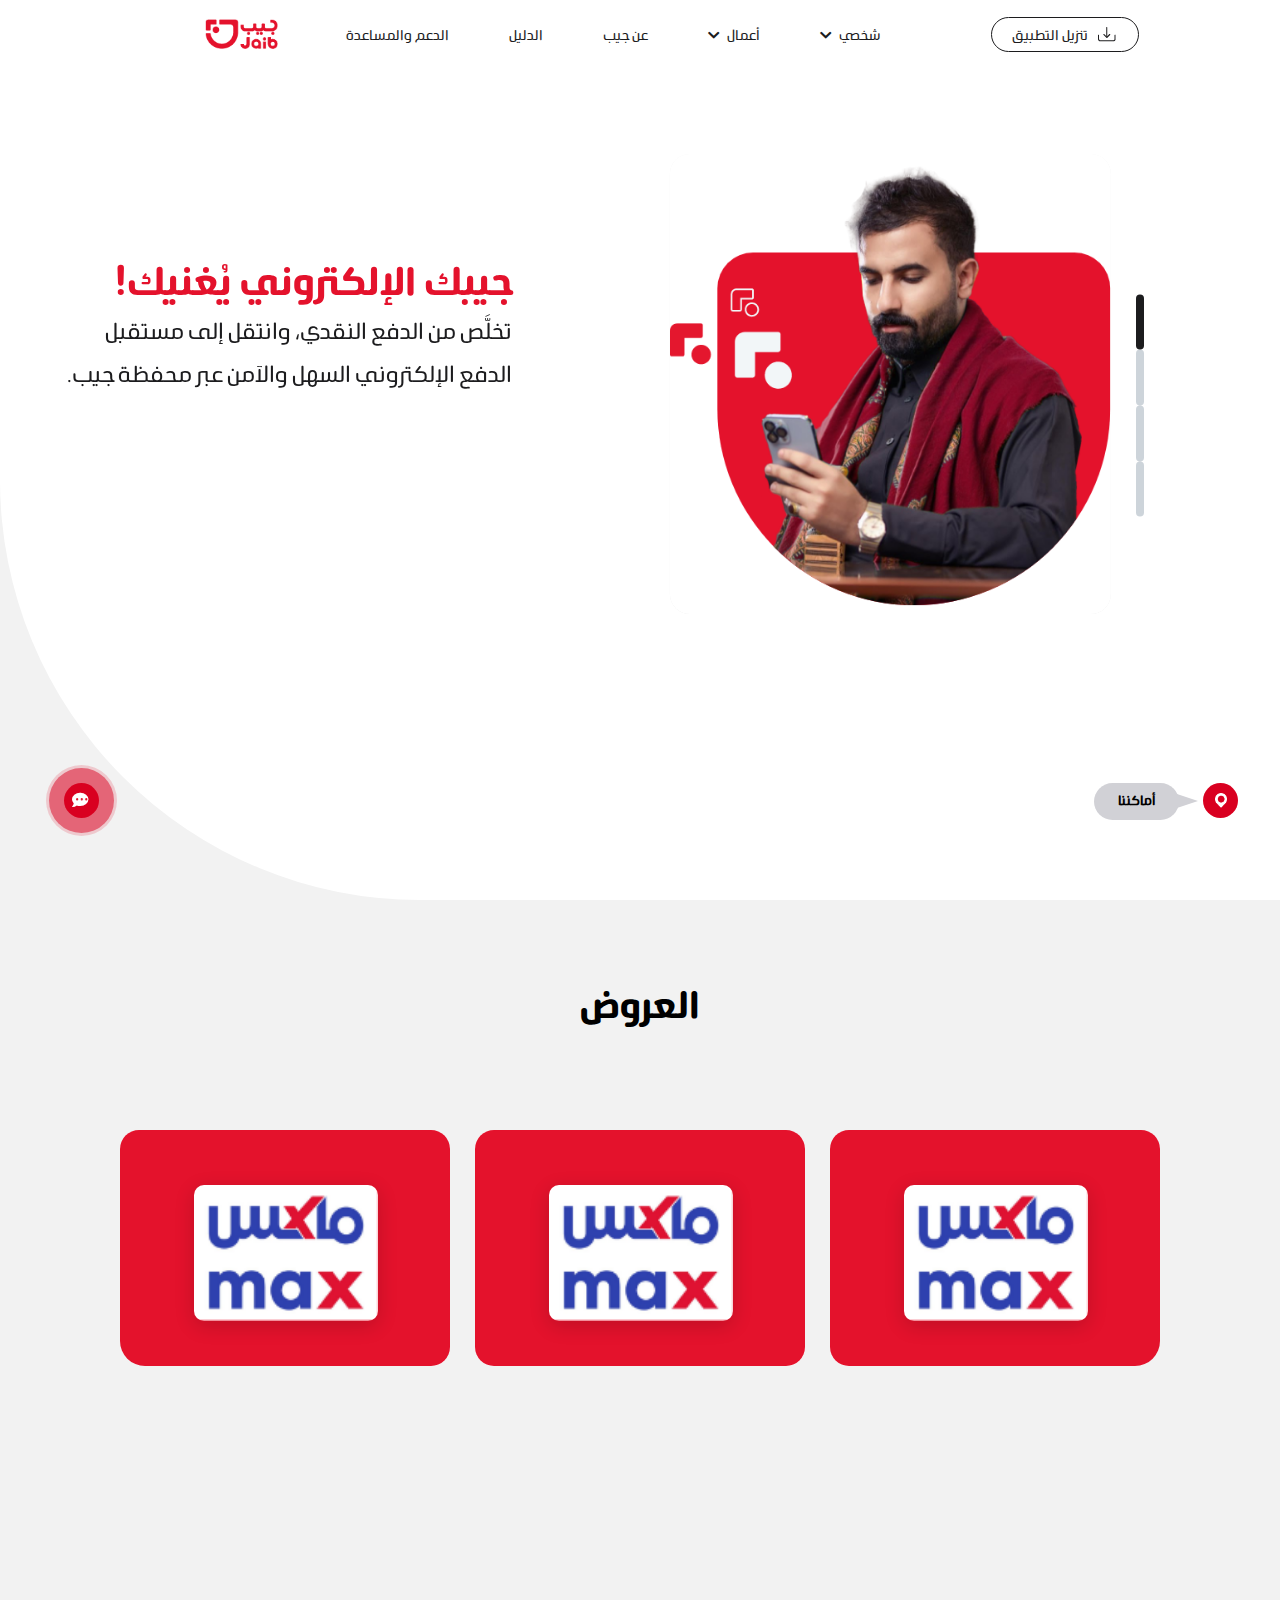
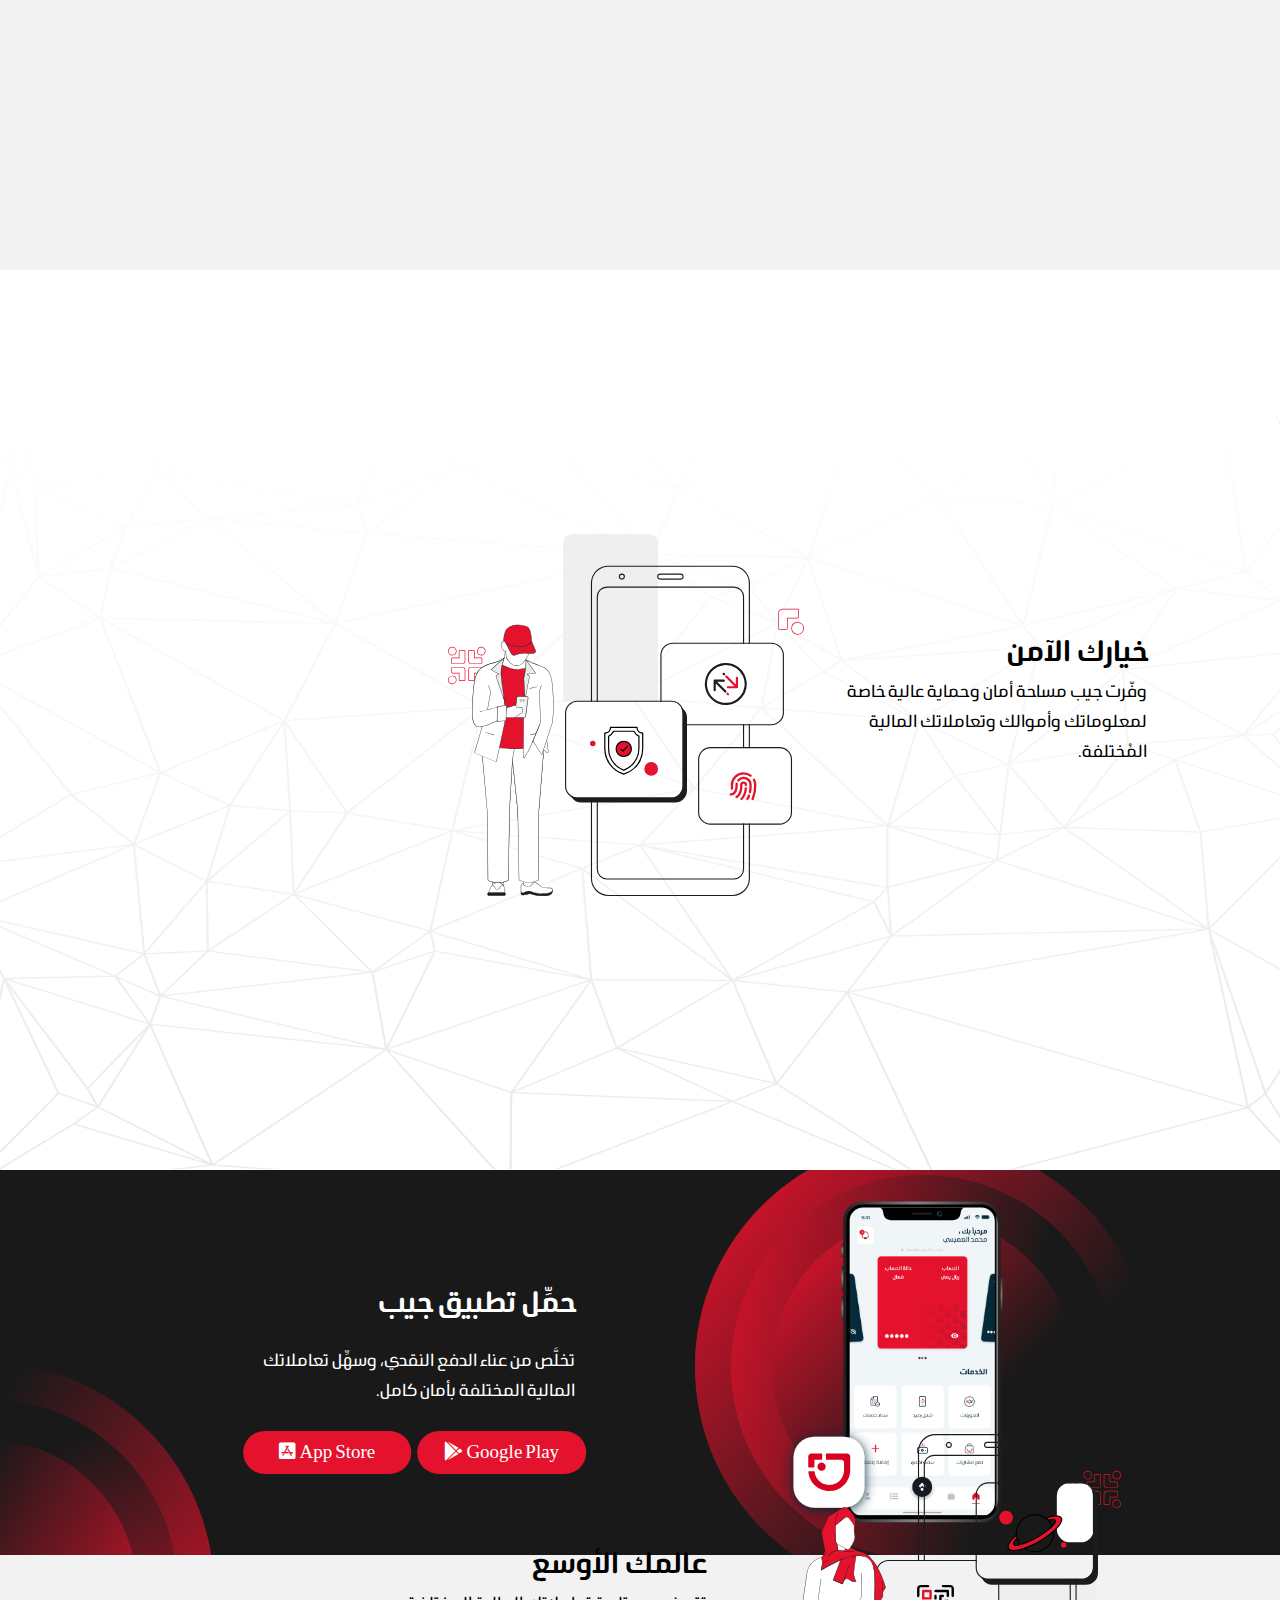
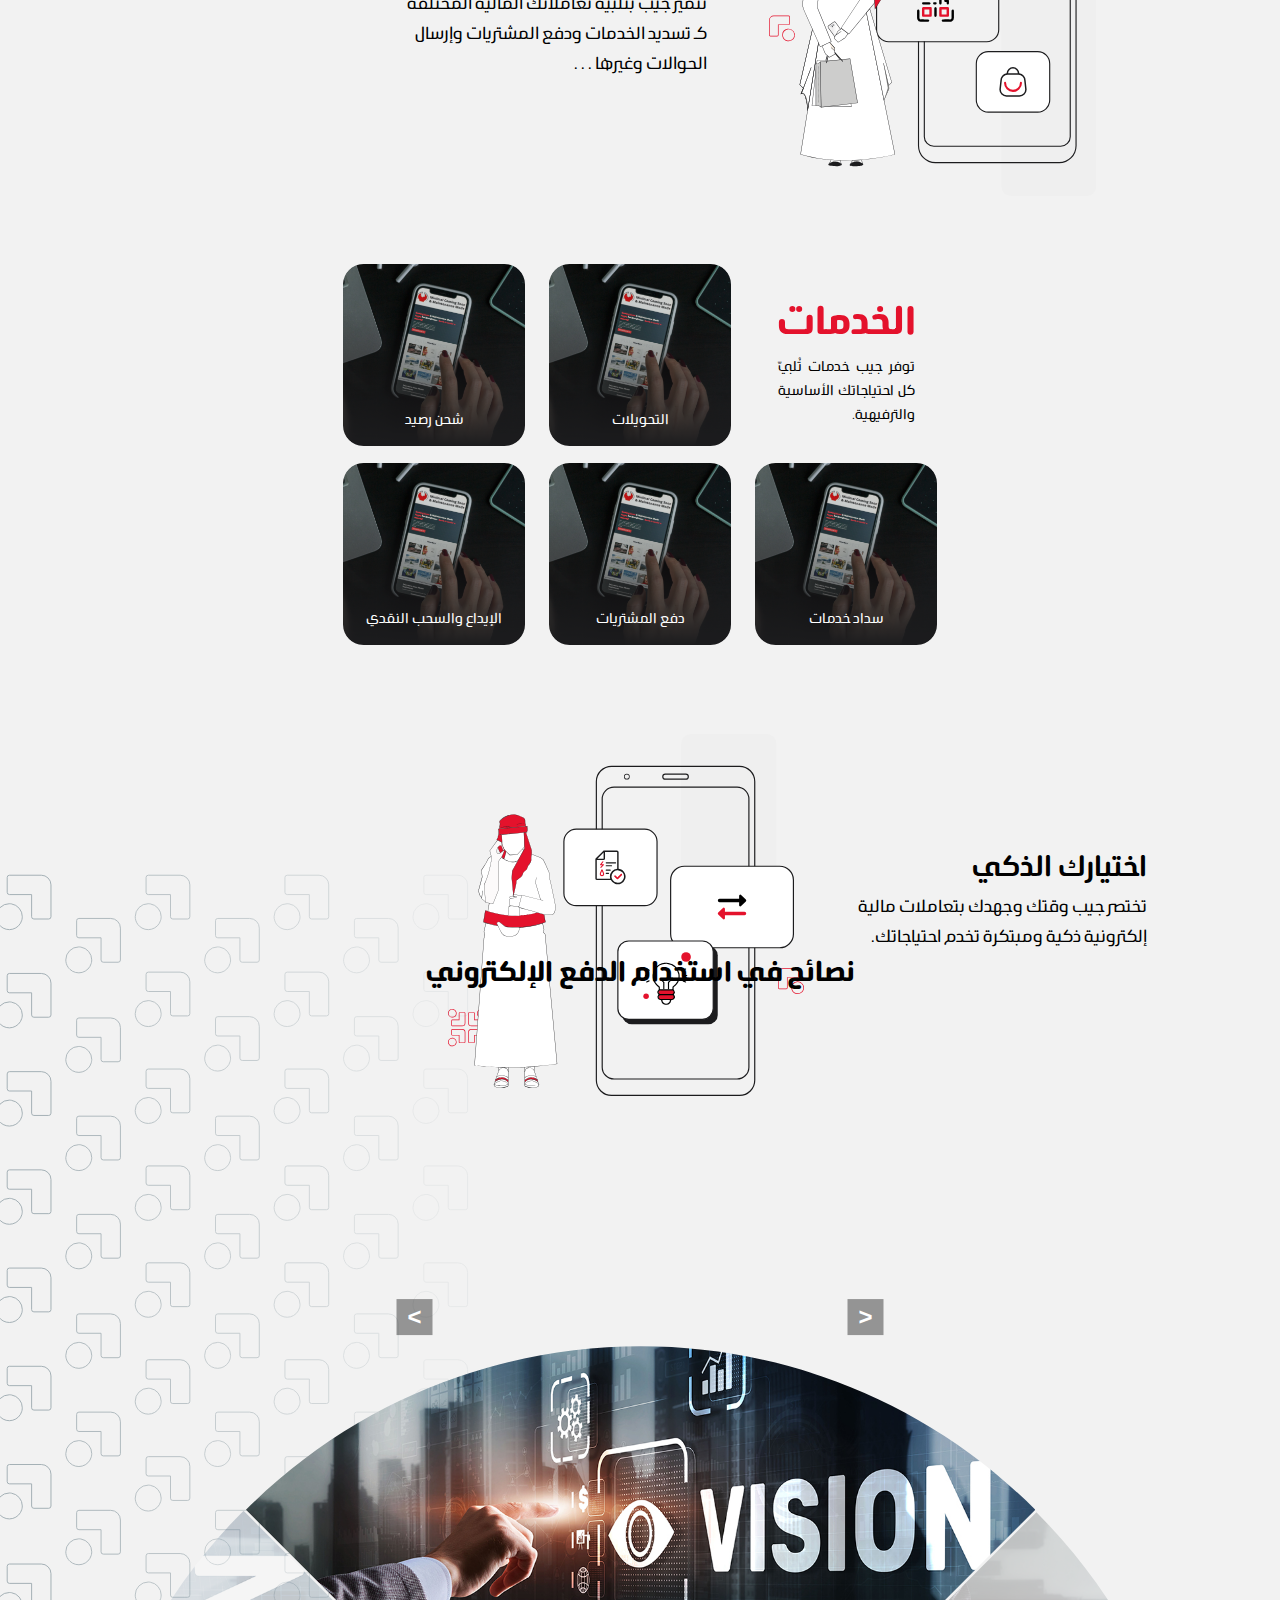
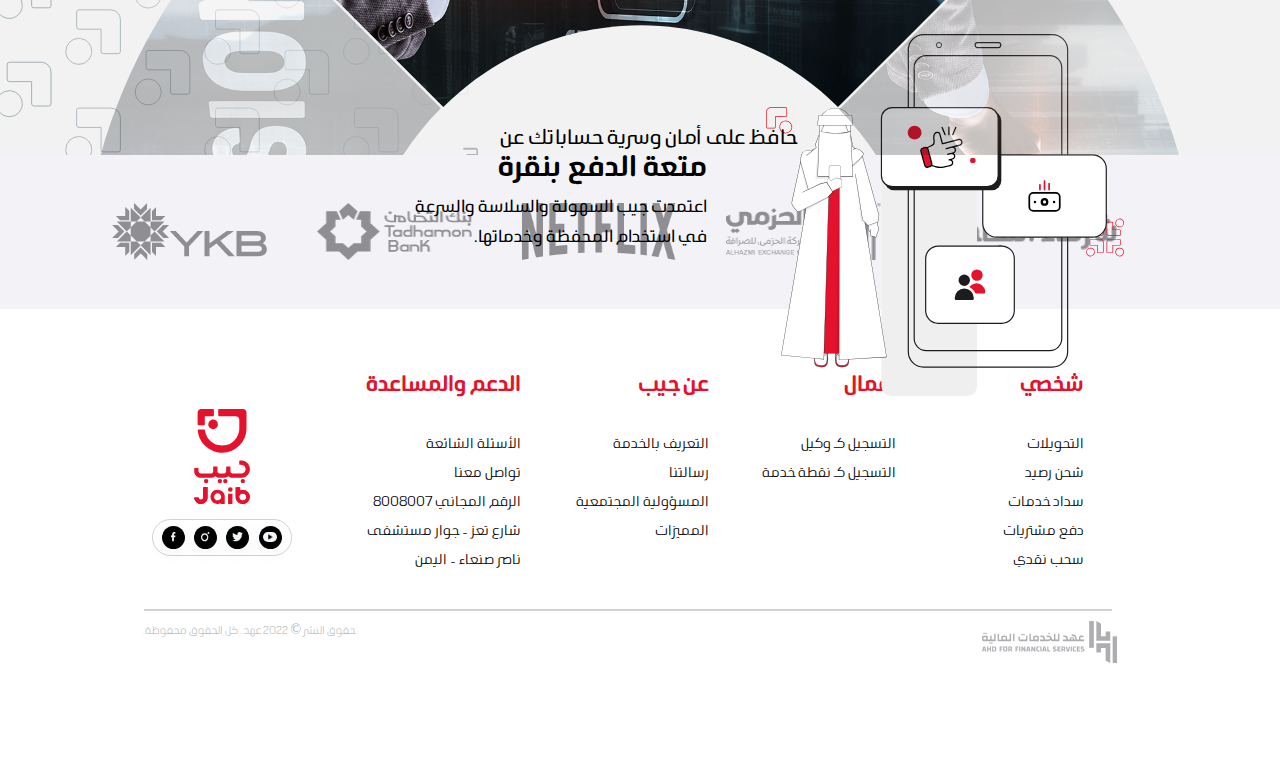
==== index.html @ 82ae8843 "68432df" ====
<!DOCTYPE html>
<html>

<head>
    <meta charset="UTF-8">
    <!-- <meta name="color-scheme" content="dark only"> -->
    <meta name="color-scheme" content="light only">


    <meta http-equiv="X-UA-Compatible" content="IE=edge">
    <meta name="viewport" content="width=device-width, initial-scale=1.0">
    <link rel="icon" href="images/Group 6614.png" type="image/x-icon" />
    <link rel="stylesheet" href="css/navbar.css" />
    <link rel="stylesheet" href="css/main.css" />
    <link rel="stylesheet" href="css/stile.css" />
    <link rel="stylesheet" href="css/swiper-bundle.min.css" />

    <script src="https://use.typekit.net/xrn0ect.js"></script>
    <script>
        try {
            Typekit.load({
                async: true
            });
        } catch (e) {}
    </script>



    <link href='https://fonts.googleapis.com/css?family=Signika+Negative' rel='stylesheet' type='text/css'>
    <link rel='stylesheet' href='https://cdn.snipcart.com/themes/base/snipcart.min.css'>
    <link rel="stylesheet" href="https://maxcdn.bootstrapcdn.com/font-awesome/4.4.0/css/font-awesome.min.css">
    <link href="https://use.fontawesome.com/releases/v5.0.6/css/all.css" rel="stylesheet">
    <link rel="preconnect" href="https://fonts.googleapis.com" />
    <link rel="preconnect" href="https://fonts.gstatic.com" crossorigin/>
    <link rel="stylesheet" type="text/css" href="https://cdnjs.cloudflare.com/ajax/libs/Swiper/5.4.5/css/swiper.css">
    <link rel="stylesheet" href="https://cdnjs.cloudflare.com/ajax/libs/malihu-custom-scrollbar-plugin/3.1.5/jquery.mCustomScrollbar.min.css" integrity="sha512-6qkvBbDyl5TDJtNJiC8foyEVuB6gxMBkrKy67XpqnIDxyvLLPJzmTjAj1dRJfNdmXWqD10VbJoeN4pOQqDwvRA==" crossorigin="anonymous"
        referrerpolicy="no-referrer" />

    <script type="module" crossorigin="" src="js/index.aa889a95.js"></script>
    <link rel="modulepreload" href="js/vendor.5334a236.js">

    <title class="title-tap">جيب</title>
</head>

<body>


    <nav id="navBar">

        <div class="logo">
            <a href="index.html" class="image"><img src="images/Artboard 21.png" alt="Logo" /></a>
        </div>

        <!-- <input type="checkbox" id="btn"> -->
        <input type="checkbox" id="btn" />
        <label for="btn" class="icon">
              <div></div>
              <div></div>
              <div></div>



        </label>

        <!-- <input type="checkbox" id="btn" /> -->

        <ul class="menu">
            <li>
                <label for="btn-1" class="show"><i class="fas fa-chevron-down"></i> شخصي</label>
                <a href="#"><i class="fas fa-chevron-down"></i>شخصي</a>
                <input type="checkbox" id="btn-1">
                <ul class="drop-one">
                    <li><a href="personal.html" class="service">خدماتنا <span>&#x2022;</span></a></li>
                    <li><a href="personal.html#money-transactions">التحويلات المالية</a></li>
                    <li><a href="personal.html#recharge-balance">شحن رصيد</a></li>
                    <li><a href="personal.html#Payment-services">سداد الخدمات</a></li>
                    <li><a href="personal.html#Payment-purchases">دفع المشتريات</a></li>
                    <li><a href="personal.html#Cash-deposit">ايداع نقدي</a></li>
                </ul>
            </li>
            <li>
                <label for="btn-2" class="show"><i class="fas fa-chevron-down"></i> أعمال</label>
                <a href="#"><i class="fas fa-chevron-down"></i>أعمال</a>
                <input type="checkbox" id="btn-2">
                <ul class="drop-tow">
                    <li><a href="Business.html#service-point">الشركات والمؤسسات</a></li>
                    <li><a href="Business.html#agent">نقاط الخدمة  والوكلاء</a></li>
                </ul>
            </li>
            <li>
                <label for="btn-3" class="show"> <a href="about.html">عن جيب</a></label>
                <a href="about.html">عن جيب</a>
                <input type="checkbox" id="btn-3">
                <!-- <ul class="drop-three">
                    <li><a href="#">التعريف بالخدمة</a></li>
                    <li><a href="#">المسؤلية المجتمعية</a></li>
                    <li><a href="#">مميزات جيب</a></li>
                </ul> -->
            </li>
            <li>
                <label for="btn-4" class="show">   <a href="Guide.html">الدليل</a></label>
                <a href="Guide.html">الدليل</a>
                <input type="checkbox" id="btn-4">
                <!-- <ul class="drop-fore">
                    <li><a href="#">كيفية الاستخدام</a></li>
                </ul> -->
            </li>
            <li>
                <label for="btn-5" class="show">  <a href="support.html">الدعم والمساعدة</a></label>
                <a href="support.html">الدعم والمساعدة</a>
                <input type="checkbox" id="btn-5">
                <!-- <ul class="drop-five">
                    <li><a href="#">تواصل معنا</a></li>
                    <li><a href="#">الأسئلة الشائعة
                     
                    </a></li>

                </ul> -->

            </li>

        </ul>
        <label for="btn-down" class="d-btn"></label>
        <div class="llla"> <button class="download-btn">
            
          <span> تنزيل التطبيق</span>
          <!-- <i class="fas fa-download"></i> -->
          <i><img src="" alt=""></i>
          <!-- <i class='fa-solid fa-arrow-right-from-bracket blue-color'></i> -->
        </button></div>

        <input type="checkbox" id="btn-down">

    </nav>
    <div class="landing">
        <div class="first-slider">
            <i></i>
            <!-- <img src="" alt=""> -->
            <div class="blog-slider">
                <div class="blog-slider__wrp swiper-wrapper">
                    <div class="blog-slider__item swiper-slide">
                        <div class="blog-slider__img">
                            <img src="images/Artboard – 1.png" alt="">
                        </div>
                        <div class="blog-slider__content">

                            <div class="blog-slider__title">جيبك الإلكتروني يُغنيك! </div>
                            <div class="blog-slider__text">تخلَّص من الدفع النقدي، وانتقل إلى مستقبل <br> الدفع الإلكتروني السهل والآمن عبر محفظة جيب.</div>

                        </div>

                    </div>
                    <div class="blog-slider__item swiper-slide">
                        <div class="blog-slider__img">
                            <img src="images/Artboard – 1.png" alt="">
                        </div>
                        <div class="blog-slider__content">

                            <div class="blog-slider__title">الجيب المُتاح للجميع!</div>
                            <div class="blog-slider__text">توفر جيب تجربة دفع إلكتروني يخدم الذكور والإناث <br> بجميع الفئات العمرية الذي يُسهِّل عليهم تعاملاتهم <br> المالية المختلفة. </div>

                        </div>

                    </div>
                    <div class="blog-slider__item swiper-slide">
                        <div class="blog-slider__img">
                            <img src="images/Artboard – 1.png" alt="">
                        </div>
                        <div class="blog-slider__content">

                            <div class="blog-slider__title">وجهتك الأنسب في الدفع!</div>
                            <div class="blog-slider__text">تعمل جيب بتقنيات إلكترونية مبتكرة تُلبيّ كل <br> الاحتياجات في التعامل المالي السلس والحر والآمن. </div>

                        </div>

                    </div>

                    <div class="blog-slider__item swiper-slide">
                        <div class="blog-slider__img">
                            <img src="images/Artboard – 1.png" alt="">
                        </div>
                        <div class="blog-slider__content">

                            <div class="blog-slider__title">الجيب الفعّال في كل مكان!</div>
                            <div class="blog-slider__text">تتيح لك جيب استخدام خدماتها المختلفة من <br> أي مكان وفي أي وقت بخطوات سهلة ومُختصرة.</div>

                        </div>

                    </div>

                    <div class="blog-slider__pagination"></div>

                </div>
            </div>

        </div>

    </div>
    <div class="secoundslider">
        <div class="offer">
            <h1>العروض</h1>
        </div>
        <div class="secound">
            <div class="slide-container swiper">
                <div class="slide-content">
                    <div class="card-wrapper swiper-wrapper">
                        <div class="card swiper-slide">
                            <!-- <div class="card "> -->
                            <div class="card">
                                <div class="image-content">
                                    <div class="imgbox">
                                        <img src="images/Rectangle 7276.png" /> </div>
                                </div>

                                <div class="content">
                                    <h2>العرض الاول</h2>
                                    <p>
                                        الالكتروني التي تسهل على المواطن اليمني تعاملاته المالية من شحن وتسديد خدمات ودفع المشتريات
                                    </p>
                                    <button class="read-more"><i class="fas fa-angle-left"></i>اعرف المزيد</button>
                                </div>
                            </div>
                        </div>
                        <div class="card swiper-slide">

                            <div class="card">
                                <div class="image-content">
                                    <div class="imgbox">
                                        <img src="images/Rectangle 7276.png" />
                                    </div>
                                </div>
                                <div class="content">
                                    <h2>العرض الثاني</h2>
                                    <p>
                                        الالكتروني التي تسهل على المواطن اليمني تعاملاته المالية من شحن وتسديد خدمات ودفع المشتريات
                                    </p>
                                    <button class="read-more"><i class="fas fa-angle-left"></i>اعرف المزيد </button>
                                </div>

                            </div>
                        </div>
                        <div class="card swiper-slide">

                            <div class="card">
                                <div class="image-content">
                                    <div class="imgbox">
                                        <img src="images/Rectangle 7276.png" />
                                    </div>
                                </div>
                                <div class="content">
                                    <h2>العرض الثالث</h2>
                                    <p>
                                        الالكتروني التي تسهل على المواطن اليمني تعاملاته المالية من شحن وتسديد خدمات ودفع المشتريات
                                    </p>
                                    <button class="read-more"><i class="fas fa-angle-left"></i>اعرف المزيد </button>
                                </div>

                            </div>
                        </div>
                    </div>
                </div>

                <!-- <div class="swiper-button-next swiper-navBtn"></div>
                <div class="swiper-button-prev swiper-navBtn"></div> -->

            </div>
            <div class="swiper-button-next swiper-navBtn"></div>
            <div class="swiper-button-prev swiper-navBtn"></div>
            <div class="swiper-pagination"></div>
        </div>



    </div>
    <button class="btn-chatbot"><i class="fa fa-comment"><i class="msg"></i></i></button>
    <div class="box2 sb12">أماكننا</div>
    <button class="btn-location"><i></i></button>
    <div class="thier-section">

        <div id="content-1" class="custom-scrollbar-js ">
            <div class="continer">
                <div class="image-part">
                    <img src="images/1.svg">
                </div>
                <div class="content-part">
                    <div class="titel-part">
                        <h1>خيارك الآمن</h1>
                        <h2>وفّرت جيب مساحة أمان وحماية عالية خاصة لمعلوماتك وأموالك وتعاملاتك المالية المُختلفة.</h2>
                    </div>
                    <!-- <div class="button-part"><button>اعرف المزيد</button></div> -->
                </div>
            </div>
            <div class="continer">
                <div class="content-part">
                    <div class="titel-part-tow">
                        <h1>عالمك الأوسع</h1>
                        <h2> تتميز جيب بتلبية تعاملاتك المالية المختلفة <br>كـ تسديد الخدمات ودفع المشتريات وإرسال الحوالات وغيرها . . . </h2>
                    </div>
                    <!-- <div class="button-part"><button>اعرف المزيد</button></div> -->
                </div>
                <div class="image-part">
                    <img src="images/2.svg">
                </div>

            </div>

            <div class="continer">
                <div class="image-part">
                    <img src="images/4.svg">
                </div>
                <div class="content-part">
                    <div class="titel-part">
                        <h1>اختيارك الذكي</h1>
                        <h2>تختصر جيب وقتك وجهدك بتعاملات مالية إلكترونية ذكية ومبتكرة تخدم احتياجاتك.</h2>
                    </div>
             
                </div>
            </div>
                <div class="continer">

                    <div class="content-part">
                        <div class="titel-part">
                            <h1>متعة الدفع بنقرة</h1>
                            <h2>اعتمدت جيب السهولة والسلاسة والسرعة في استخدام المحفظة وخدماتها.</h2>
                        </div>

                    </div>
                    <div class="image-part">

                        <img src="images/3.svg">
                    </div>
                </div>




        </div>
    </div>
    <div class="app-daownload-section">
        <!-- <div class="background-app-daownload-section"> -->
        <!-- <div class="phone-app-daownload-section"></div> -->
        <div class="content-app-daownload-section">
            <h1>حمِّل تطبيق جيب</h1>
            <h2>تخلَّص من عناء الدفع النقدي، وسهِّل تعاملاتك المالية المختلفة بأمان كامل.</h2>
        </div>
        <div class="btn-app-daownload-section">
            <button class="ios"><i class="fab fa-app-store-ios"></i> App Store</button>
            <button class="andiroud"><i class="fab fa-google-play"></i> Google Play</button>
        </div>
        <!-- </div> -->
    </div>
    <div class="services-section">
        <div class="service-continer">
            <div class="sevice-continer-text">
                <div class="sevice-continer-text-titel">الخدمات</div>
                <div class="sevice-continer-text-subtitel">توفر جيب خدمات تُلبيّ كل احتياجاتك الأساسية والترفيهية.</div>

            </div>
            <div class="c" onclick="firstclick(mymedia)">
                <i class="fas fa-times" id="mnuit1" onclick="act1(event)"></i>
                <div class="sevice-continer-frist">
                    <div class="sevice-continer-frist-image">
                        <div class="sevice-continer-frist-image-titel">التحويلات</div>
                    </div>

                </div>
                <div class="sevice-continer-frist-content md:transform-none">
                    <div class="sevice-continer-frist-content-titel">
                        <h1>التحويلات</h1>
                    </div>
                    <div class="sevice-continer-frist-content-subtitel">
                        <p>تمكِّنك جيب من إرسال الحوالات المالية من مكانك وبضغطة زر لأي شخص مشترك في محفظة جيب أو غير مشترك، كما تتيح إرسال حوالات مالية بين حساباتك البنكية والمحافظ الأخرى. أيضًا يمكنك عبر جيب صرف حوالتك المالية من مختلف الشبكات، وكذلك صرف
                            العملات وسحب الأموال أو إيداعها من وكلاء المحفظة المنتشرين في جميع المحافظات. <a href="personal.html#money-transactions">المزيد</a>

                    </div>
                </div>

                <div class="another-sevice-continer-frist">
                    <div class="another-sevice-continer-scound-image" onclick="continerfristscoundimage(); act1(event)">
                        <div class="another-sevice-continer-scound-image-titel">شحن رصيد</div>
                    </div>
                    <div class="another-sevice-continer-third-image" onclick="thirdclick(mymedia); act1(event)">
                        <div class="another-sevice-continer-third-image-titel">الإيداع والسحب النقدي</div>
                    </div>
                    <div class="another-sevice-continer-forth-image" onclick="forthclick(mymedia); act1(event)">
                        <div class="another-sevice-continer-forth-image-titel">سداد الخدمات</div>
                    </div>
                    <div class="another-sevice-continer-fifth-image" onclick="fifthclick(mymedia); act1(event)">
                        <div class="another-sevice-continer-fifth-image-titel">دفع المشتريات</div>
                    </div>
                </div>
            </div>
            <div class="scound modal-container" onclick="scoundclick(mymedia)">
                <i class="fas fa-times" id="mnuit2" onclick="act2(event)"></i>
                <div class="sevice-continer-scound">
                    <div class="sevice-continer-scound-image">
                        <div class="sevice-continer-scound-image-titel">شحن رصيد</div>
                    </div>
                </div>
                <div class="sevice-continer-scound-content md:transform-none">
                    <div class="sevice-continer-scound-content-titel">
                        <h1>شحن رصيد</h1>
                    </div>
                    <div class="sevice-continer-scound-content-subtitel">
                        <p>توفر جيب خدمة شحن رصيد لجوالك أو لأحد معارفك سواءً لنظام الباقات أو الدفع المسبق أو نظام الفوترة لجميع شبكات الاتصالات المحلية.</p>
                    </div>
                </div>

                <div class="another-sevice-continer-scound">
                    <div class="another-sevice-continer-frist-image" onclick="firstclick(mymedia); act2(event)">
                        <div class="another-sevice-continer-frist-image-titel">التحويلات</div>
                    </div>
                    <div class="another-sevice-continer-third-image" onclick="thirdclick(mymedia); act2(event)">
                        <div class="another-sevice-continer-third-image-titel">الإيداع والسحب النقدي</div>
                    </div>
                    <div class="another-sevice-continer-forth-image" onclick="forthclick(mymedia); act2(event)">
                        <div class="another-sevice-continer-forth-image-titel">سداد الخدمات</div>
                    </div>
                    <div class="another-sevice-continer-fifth-image" onclick="fifthclick(mymedia); act2(event)">
                        <div class="another-sevice-continer-fifth-image-titel">دفع المشتريات</div>
                    </div>
                </div>
            </div>
            <div class="forth modal-container" onclick="forthclick(mymedia)">
                <i class="fas fa-times" id="mnuit4" onclick="act4(event)"></i>
                <div class="sevice-continer-forth">
                    <div class="sevice-continer-forth-image">
                        <div class="sevice-continer-forth-image-titel">سداد خدمات</div>
                    </div>
                </div>
                <div class="sevice-continer-forth-content md:transform-none">
                    <div class="sevice-continer-forth-content-titel">
                        <h1>سداد الخدمات</h1>
                    </div>
                    <div class="sevice-continer-forth-content-subtitel">
                        <p>تتيح محفظة جيب لك سداد الخدمات المختلفة بكل سهولة وأمان وراحة من بيتك وفي أي وقت مثل تسديد فواتير الإنترنت والهاتف الثابت وغيرها من الخدمات الأخرى.</p>
                    </div>
                </div>
                <div class="another-sevice-continer-forth">
                    <div class="another-sevice-continer-frist-image" onclick="firstclick(mymedia); act4(event)">
                        <div class="another-sevice-continer-frist-image-titel">التحويلات</div>
                    </div>
                    <div class="another-sevice-continer-scound-image" onclick="scoundclick(mymedia); act4(event)">
                        <div class="another-sevice-continer-scound-image-titel">شحن رصيد</div>
                    </div>
                    <div class="another-sevice-continer-third-image" onclick="thirdclick(mymedia); act4(event)">
                        <div class="another-sevice-continer-third-image-titel">الإيداع والسحب النقدي</div>
                    </div>
                    <div class="another-sevice-continer-fifth-image" onclick="fifthclick(mymedia); act4(event)">
                        <div class="another-sevice-continer-fifth-image-titel">دفع المشتريات</div>
                    </div>
                </div>
            </div>
            <div class="fifth modal-container" onclick="fifthclick(mymedia)">
                <i class="fas fa-times" id="mnuit5" onclick="act5(event)"></i>
                <div class="sevice-continer-fifth">
                    <div class="sevice-continer-fifth-image">
                        <div class="sevice-continer-fifth-image-titel">دفع المشتريات</div>
                    </div>
                </div>
                <div class="sevice-continer-fifth-content md:transform-none">
                    <div class="sevice-continer-fifth-content-titel">
                        <h1>دفع المشتريات</h1>
                    </div>
                    <div class="sevice-continer-fifth-content-subtitel">
                        <p>يمكن لأي شخص مشترك في محفظة جيب يستبدل الدفع الكاش بالدفع الإلكتروني عبر محفظة جيب لكل مشترياته من المحلات التجارية والخدمية والمطاعم والكافيهات بسهولة وراحة، من خلال مسح QR Code أو إدخال رقم نقطة البيع.</p>
                    </div>
                </div>
                <div class="another-sevice-continer-fifth">
                    <div class="another-sevice-continer-frist-image" onclick="firstclick(mymedia); act5(event)">
                        <div class="another-sevice-continer-frist-image-titel">التحويلات</div>
                    </div>
                    <div class="another-sevice-continer-scound-image" onclick="scoundclick(mymedia); act5(event)">
                        <div class="another-sevice-continer-scound-image-titel">شحن رصيد</div>
                    </div>
                    <div class="another-sevice-continer-third-image" onclick="thirdclick(mymedia); act5(event)">
                        <div class="another-sevice-continer-third-image-titel">الإيداع والسحب النقدي</div>
                    </div>
                    <div class="another-sevice-continer-forth-image" onclick="forthclick(mymedia); act5(event)">
                        <div class="another-sevice-continer-forth-image-titel">سداد الخدمات</div>
                    </div>
                </div>
            </div>
            <div class="third modal-container" onclick="thirdclick(mymedia)">
                <i class="fas fa-times" id="mnuit3" onclick="act3(event)"></i>
                <div class="sevice-continer-third">
                    <div class="sevice-continer-third-image">
                        <div class="sevice-continer-third-image-titel">الإيداع والسحب النقدي</div>
                    </div>
                </div>
                <div class="sevice-continer-third-content md:transform-none">
                    <div class="sevice-continer-third-content-titel">
                        <h1>إيداع نقدي</h1>
                    </div>
                    <div class="sevice-continer-third-content-subtitel">
                        <P>تستطيع إيداع أموالك وتغذية حسابك في جيب عبر وكلائنا المنتشرين أو عبر نقاط الخدمة بكل سهولة أو عبر صرف أي حوالة لحسابك في جيب، كما يُمكِّنك سحب أموالك كاش من نقاط الخدمة أو وكلاء جيب. </P>
                    </div>
                </div>
                <div class="another-sevice-continer-third">
                    <div class="another-sevice-continer-frist-image" onclick="firstclick(mymedia); act3(event)">
                        <div class="another-sevice-continer-frist-image-titel">التحويلات</div>
                    </div>
                    <div class="another-sevice-continer-scound-image" onclick="scoundclick(mymedia); act3(event)">
                        <div class="another-sevice-continer-scound-image-titel">شحن رصيد</div>
                    </div>
                    <div class="another-sevice-continer-forth-image" onclick="forthclick(mymedia); act3(event)">
                        <div class="another-sevice-continer-forth-image-titel">سداد الخدمات</div>
                    </div>
                    <div class="another-sevice-continer-fifth-image" onclick="fifthclick(mymedia); act3(event)">
                        <div class="another-sevice-continer-fifth-image-titel">دفع المشتريات</div>
                    </div>
                </div>
            </div>


        </div>
    </div>
    <!-- <div class="header"></div> -->
    <svg class="svg-mask">
        <defs>
         <clipPath id="quarterMask">
           <path d="M299.001,26.649L0,325.65c330.267,330.268,865.736,330.268,1196.004,0L897.003,26.649
           C731.868,191.784,464.136,191.784,299.001,26.649z"/>
         </clipPath>
        </defs>
       </svg>
    <div class="circulr">
        <div class="advice-slider">
            <div class="advice">نصائح في استخدام الدفع الإلكتروني</div>

            <div class="contentt">
                <ul class="featured-slider" id="wheel">
                    <li>
                        <div class="image">
                            <div class="details">
                                <h1 class="title">متابعة إشعارات تطبيق جيب وتحديثاته. </h1>
                                <!-- <hr class="small" />
                        <h6 class="roles">Videography / Editing</h6>
                        <a href="#" class="button">View Project</a> -->
                            </div>
                            <div class="imgc">
                                <img src="images/IUEV8S (1).jpg" alt="" />
                            </div>
                        </div>
                    </li>
                    <li>
                        <div class="image">
                            <div class="details">
                                <h1 class="title">لا تشارك كلمة المرور الخاصة بك لأي شخص.</h1>
                                <!-- <hr class="small" />
                        <h6 class="roles">Videography / Editing</h6>
                        <a href="#" class="button">View Project</a> -->
                            </div>
                            <div class="imgc">
                                <img src="images/IUEV8S (1).jpg" alt="" />
                            </div>
                        </div>
                    </li>
                    <li class="active">
                        <div class="image">
                            <div class="details">

                                <h1 class="title">حافظ على أمان وسرية حساباتك عن طريق إنشاء كلمة مرور مركبة.</h1>
                                <!-- <hr class="small" />
                        <h6 class="roles">Videography / Editing</h6>
                        <a href="#" class="button">View Project</a> -->
                            </div>
                            <div class="imgc">
                                <img src="images/IUEV8S (1).jpg" alt="" />
                            </div>
                        </div>
                    </li>
                    <li>
                        <div class="image">
                            <div class="details">
                                <h1 class="title">مراجعة تقارير عملياتك ورصيد حسابك دائمًا.</h1>
                                <!-- <hr class="small" />
                        <h6 class="roles">Videography / Editing</h6>
                        <a href="#" class="button">View Project</a> -->
                            </div>
                            <div class="imgc">
                                <img src="images/IUEV8S (1).jpg" alt="" />
                            </div>
                        </div>
                    </li>
                </ul>
                <div class="nn">
                    <button class="prev">
                        <
                    </button>
                    <button class="next">></button>
                </div>
            </div>

        </div>


    </div>
    <div class="mobile-tablet-slider">
        <div class="adviccee">نصائح في استخدام الدفع الإلكتروني</div>
        <iframe src="triple-slider.htm" scrolling="no" frameborder="0" allowfullscreen="true"></iframe>
    </div>

    <div class="sponsor">
        <div class="sponsor-section">

            <img src="images/Group 4067.png" alt="">


            <img src="images/Group 4068.png" alt="">


            <img src="images/Path 4032.png" alt="">


            <img src="images/Group 4065.png" alt="">

        </div>
        <div class="Success-Partners">
            <img src="images/شركاء النجاح.png" alt="">
        </div>

    </div>
 

    <div class="F-footer">
        <div class="footer">
            <div class="footer-section">
                <div class="l-footer">
                    <a class="jaib-logo" href="index.html">
                        <!-- <a href="#"></a> -->
                        <!-- <img src="" alt=""> -->
                    </a>
                    <div class="Ssocial-section">
                        <ul class="Ssocial">
                            <li>
                                <a class="facbook" href="#"><img src="images/footer/Group 3968.png" alt=""></a>
                            </li>
                            <li>
                                <a class="insta" href="#"><img src="images/footer/Group 3969.png" alt=""></a>
                            </li>
                            <li>
                                <a class="tweetr" href="#"><img src="images/footer/Group 3967.png" alt=""></a>
                            </li>
                            <li>
                                <a class="youtube" href="#"><img src="images/footer/Group 3966.png" alt=""></a>
                            </li>
                        </ul>
                    </div>
                </div>

                <ul class="r-footer">




                    <li class="features">
                        <h2>أعمال</h2>
                        <ul class="box h-box">
                            <li><a href="Business.html#agent">التسجيل كـ وكيل
                        </a></li>
                            <li><a href="Business.html#service-point">التسجيل كـ نقطة خدمة</a></li>
                        </ul>
               
                    </li>

                    <li>
                        <h2>الدعم والمساعدة</h2>
                        <ul class="box">
                            <li><a href="support.html#question">الأسئلة الشائعة
    
                            </a></li>
                            <li><a>تواصل معنا
                            </a></li>
                            <li><a>الرقم المجاني 8008007</a></li>
                            <li><a>شارع تعز - جوار مستشفى ناصر
                                    صنعاء - اليمن</a></li>
                        </ul>
                    </li>
                    <li>
                        <h2>شخصي</h2>
                        <ul class="box">
                            <li><a href="personal.html#money-transactions">التحويلات</a></li>
                            <li><a href="personal.html#recharge-balance">شحن رصيد</a></li>
                            <li><a href="personal.html#Payment-services">سداد خدمات</a></li>
                            <li><a href="personal.html#Payment-purchases">دفع مشتريات</a></li>
                            <li><a href="personal.html#Cash-deposit">سحب نقدي</a></li>
                       

                        </ul>
                    </li>


                    <li>
                        <h2>عن جيب</h2>
                        <ul class="box">
                            <li><a href="about.html#about-service">التعريف بالخدمة
                            </a></li>
                            <li><a href="about.html#message">رسالتنا</a></li>
                            <li><a href="about.html#responseve">المسؤولية المجتمعية</a></li>
                            <li><a href="about.html#feature">المميزات</a></li>
                        </ul>
                    </li>
                </ul>
            </div>
            <div class="b-footer">
                <hr>
                <div class="last-footer">
                    <p>
                        .حقوق النشر © 2022 عهد . كل الحقوق محفوظة </p>
                    <a class="ahd-logo" href="https://ahdfinancial.com/">
                        <!-- <a href="#"></a> -->
                        <!-- <img src="" alt=""> -->
                    </a>
                </div>
            </div>
        </div>
    </div>
    <script src="https://code.jquery.com/jquery-3.2.1.slim.min.js " integrity="sha384-KJ3o2DKtIkvYIK3UENzmM7KCkRr/rE9/Qpg6aAZGJwFDMVNA/GpGFF93hXpG5KkN " crossorigin="anonymous "></script>
    <script src="https://cdnjs.cloudflare.com/ajax/libs/malihu-custom-scrollbar-plugin/3.1.5/jquery.mCustomScrollbar.concat.min.js " integrity="sha512-2hIlk2fL+NNHkULe9gGdma/T5vSYk80U5tvAFSy3dGEl8XD4h2i6frQvHv5B+bm/Itmi8nJ6krAcj5FWFcBGig==" crossorigin="anonymous "
        referrerpolicy="no-referrer "></script>
    <script type="text/javascript " src="https://cdnjs.cloudflare.com/ajax/libs/Swiper/5.4.5/js/swiper.min.js "></script>

    <script src="js/swiper-bundle.min.js "></script>


    <!-- <script src='https://code.jquery.com/jquery-2.2.4.min.js'></script> -->
    <script src='//cdnjs.cloudflare.com/ajax/libs/gsap/1.18.0/TweenMax.min.js'></script>
    <script src='https://s3-us-west-2.amazonaws.com/s.cdpn.io/152635/ThrowPropsPlugin.min.js'></script>
    <script src='https://cdnjs.cloudflare.com/ajax/libs/gsap/1.18.2/utils/Draggable.min.js'></script>
    <script src='https://s3-us-west-2.amazonaws.com/s.cdpn.io/152635/CSSPlugin.js'></script>
    <!-- <script src='https://s3-us-west-2.amazonaws.com/s.cdpn.io/152635/codepen-ga.js'></script> -->

    <script type="text/javascript " src="js/script.js "></script>
</body>

</html>
---- css/navbar.css ----
@font-face {
                                                            font-family: myFirstFont;
                                                            src: url(../font/Linaround-Regular.otf);
                                                        }
                                                        
                                                        @font-face {
                                                            font-family: myScoundFont;
                                                            src: url(../font/Linaround-Bold.otf);
                                                        }
                                                        
                                                        @font-face {
                                                            font-family: ExtraLight;
                                                            src: url(../font/Linaround-ExtraLight.otf);
                                                        }
                                                        
                                                        @font-face {
                                                            font-family: Light1;
                                                            src: url(../font/Linaround-Light.otf);
                                                        }
                                                        
                                                        @font-face {
                                                            font-family: Semi-Bold;
                                                            src: url(../font/Linaround-SemiBold.otf);
                                                        }
                                                        
                                                        @font-face {
                                                            font-family: Thin1;
                                                            src: url(../font/Linaround-Thin.otf);
                                                        }
                                                        
                                                        * {
                                                            margin: 0;
                                                            padding: 0;
                                                            box-sizing: border-box;
                                                        }
                                                        
                                                        body {
                                                            background: #f2f2f2;
                                                            top: 70px;
                                                            position: relative;
                                                        }
                                                        /* @media  screen  and (max-width: 1000px) and (orientation: landscape) {
                                                            html {
                                                              transform: rotate(-90deg);
                                                              transform-origin: left top;
                                                              width: 100vh;
                                                              overflow-x: hidden;
                                                              position: absolute;
                                                              top: 100%;
                                                              left: 0;
                                                            }
                                                          } */
                                                        
                                                        nav {
                                                            background: white;
                                                            display: flex;
                                                            position: fixed;
                                                            top: 0;
                                                            right: 0;
                                                            left: 0;
                                                            height: 70px;
                                                            z-index: 50;
                                                            transition: all 80ms ease-out;
                                                        }
                                                        
                                                        nav.scrolled {
                                                            box-shadow: 0px 1px 6px rgba(0, 0, 0, 0.11);
                                                            background: #FBFBFB;
                                                        }
                                                        
                                                        nav::after {
                                                            content: '';
                                                            clear: both;
                                                            display: table;
                                                        }
                                                        
                                                        nav .logo {
                                                            float: left;
                                                            color: black;
                                                            font-size: 24px;
                                                            font-weight: 600;
                                                            line-height: 70px;
                                                            padding-left: 280px;
                                                            top: 5px;
                                                        }
                                                        
                                                        .logo a img {
                                                            height: 29.86px;
                                                            width: auto;
                                                            border-radius: 0px;
                                                            box-shadow: 0px 0px 0px transparent;
                                                        }
                                                        
                                                        nav ul {
                                                            float: left;
                                                            list-style: none;
                                                            margin-left: 0;
                                                            position: relative;
                                                            left: 3%;
                                                            z-index: 2;
                                                        }
                                                        
                                                        nav ul li {
                                                            float: right;
                                                            display: inline-block;
                                                            background: transparent;
                                                            margin: 0 15px;
                                                        }
                                                        
                                                        nav ul ul li:hover {
                                                            background: red;
                                                        }
                                                        
                                                        nav ul li a {
                                                            color: white;
                                                            text-decoration: none;
                                                            line-height: 70px;
                                                            font-size: 20px;
                                                            padding: 8px 15px;
                                                            font-family: myFirstFont;
                                                            font-weight: normal;
                                                        }
                                                        
                                                        nav ul li a:hover {
                                                            color: #e4122c;
                                                        }
                                                        
                                                        nav ul ul {
                                                            /* display: block; */
                                                            position: absolute;
                                                            /* margin-left: -70px; */
                                                            top: 70px;
                                                            width: max-content;
                                                            opacity: 0;
                                                            left: auto;
                                                            right: auto;
                                                            visibility: hidden;
                                                            transition: all 0.3s ease 0s;
                                                            background: rgb(142, 142, 147);
                                                            border-radius: 0px 0px 15px 15px;
                                                        }
                                                        
                                                        nav ul .drop-one {
                                                            margin-left: -70px;
                                                        }
                                                        
                                                        nav ul .drop-tow {
                                                            margin-left: -110px;
                                                        }
                                                        
                                                        nav ul .drop-three {
                                                            margin-left: -90px;
                                                        }
                                                        
                                                        nav ul .drop-fore {
                                                            margin-left: -77px;
                                                        }
                                                        
                                                        nav ul li:hover>ul {
                                                            opacity: 1;
                                                            visibility: visible;
                                                        }
                                                        
                                                        nav ul ul li {
                                                            display: flex;
                                                            position: relative;
                                                            margin: 0px;
                                                            width: 100%;
                                                            float: none;
                                                            flex-direction: column;
                                                            flex-wrap: nowrap;
                                                            align-content: center;
                                                            justify-content: center;
                                                            align-items: center;
                                                            right: 0px;
                                                        }
                                                        
                                                        nav ul ul .service {
                                                            color: white;
                                                            font-size: 19px;
                                                            font-family: Semi-Bold;
                                                            font-weight: normal;
                                                            background: #AEAEB2;
                                                        }
                                                        
                                                        nav ul ul .service span {
                                                            margin-left: 8px;
                                                            color: white;
                                                            font-size: 26px;
                                                        }
                                                        
                                                        nav ul ul li a {
                                                            line-height: 40px;
                                                            width: 100%;
                                                            text-align: center;
                                                            font-size: 17px;
                                                            width: 100%;
                                                            color: white;
                                                            font-family: myFirstFont;
                                                            font-weight: normal;
                                                        }
                                                        
                                                        nav ul ul li a:hover {
                                                            color: white;
                                                            background: #e4122c;
                                                        }
                                                        nav ul ul li a:last-child:hover{
                                                            border-radius: 0px 0px 15px 15px;
                                                            background: #e4122c;
                                                        }
                                                        
                                                        .show,
                                                        .icon,
                                                        input {
                                                            display: none;
                                                        }
                                                        
                                                        .llla {
                                                            display: flex;
                                                            padding-top: 0px;
                                                            position: absolute;
                                                            right: 15%;
                                                            top: 12px;
                                                            width: 166px;
                                                            height: 35px;
                                                            background: transparent;
                                                            flex-direction: row;
                                                            flex-wrap: nowrap;
                                                            align-content: flex-end;
                                                            justify-content: flex-end;
                                                        }
                                                        
                                                        .download-btn {
                                                            display: flex;
                                                            align-items: center;
                                                            justify-content: center;
                                                            padding: 10px 20px;
                                                            background-color: transparent;
                                                            color: #1c1c1e;
                                                            border: 1px solid #1c1c1e;
                                                            border-radius: 20px;
                                                            font-size: 16px;
                                                            cursor: pointer;
                                                            transition: background-color 0.3s, color 0.3s;
                                                        }
                                                        
                                                        .download-btn span {
                                                            font-size: 18px;
                                                            font-family: myFirstFont;
                                                        }
                                                        
                                                        .download-btn:hover {
                                                            background-color: #1c1c1e;
                                                            color: #fff;
                                                        }
                                                        
                                                        .download-btn:hover i,
                                                        .download-btn:hover span {
                                                            color: #fff;
                                                        }
                                                        
                                                        .download-btn i {
                                                            font-size: 20px;
                                                            color: #1c1c1e;
                                                            padding-left: 20px;
                                                            transition: color 0.3s;
                                                        }
                                                        /* Small devices (landscape phones, 576px and up) */
                                                        
                                                        @media all and (max-width: 575.98px) {
                                                            .llla {
                                                                position: absolute;
                                                                float: left;
                                                            }
                                                            nav ul {
                                                                position: absolute;
                                                                top: 70px;
                                                                margin-right: 0px;
                                                                width: 100%;
                                                            }
                                                            nav .logo {
                                                                padding-left: 28px;
                                                                width: 100%;
                                                                padding-top: 4px;
                                                            }
                                                            .llla {
                                                                display: flex;
                                                                padding-top: 0px;
                                                                position: absolute;
                                                                right: 64px;
                                                                top: 19px;
                                                                background: transparent;
                                                                flex-direction: row;
                                                                flex-wrap: nowrap;
                                                                align-content: flex-end;
                                                                justify-content: flex-end;
                                                            }
                                                            nav ul .drop-one {
                                                                margin-left: -15px;
                                                            }
                                                            nav ul .drop-tow {
                                                                margin-left: -15px;
                                                            }
                                                            nav ul .drop-three {
                                                                margin-left: -15px;
                                                            }
                                                            nav ul .drop-fore {
                                                                margin-left: -15px;
                                                            }
                                                            nav ul .drop-five {
                                                                margin-left: -15px;
                                                            }
                                                            nav ul li,
                                                            nav ul ul li {
                                                                display: block;
                                                                width: 100%;
                                                                height: fit-content;
                                                                left: 7px;
                                                                float: right;
                                                                text-align: center;
                                                                background: #8E8E93;
                                                            }
                                                            nav ul ul li {
                                                                padding-top: 2px;
                                                                padding-bottom: 2px;
                                                            }
                                                            nav ul ul li:hover {
                                                                background: #8e8e93;
                                                            }
                                                            nav ul ul {
                                                                top: 70px;
                                                                position: static;
                                                                border-top: none;
                                                                float: none;
                                                                display: none;
                                                                width: 100%;
                                                                opacity: 1;
                                                                visibility: visible;
                                                                background: #8e8e93
                                                            }
                                                            nav ul ul a {
                                                                padding-left: 60px;
                                                            }
                                                            nav ul ul li a {
                                                                line-height: 40px;
                                                                text-align: center;
                                                                font-size: 20px;
                                                                padding-left: 10px;
                                                                height: auto;
                                                                width: 100%;
                                                                color: white;
                                                                font-family: Light1;
                                                                background: #8e8e93 !important;
                                                            }
                                                            nav ul ul li a:hover {
                                                                background: #8e8e93;
                                                            }
                                                            .show {
                                                                display: block;
                                                                color: white;
                                                                background: #e4122c;
                                                                font-size: 18px;
                                                                padding: 0 20px;
                                                                line-height: 50px;
                                                                cursor: pointer;
                                                                font-family: myFirstFont;
                                                                font-weight: normal;
                                                            }
                                                            .btn-1:checked+.drop-one {
                                                                display: block;
                                                            }
                                                            .btn-1 .drop-one {
                                                                display: none;
                                                            }
                                                            input[type="checkbox"]:checked+ul {
                                                                display: block;
                                                            }
                                                            .icon {
                                                                display: block;
                                                                color: #1c1c1e;
                                                                position: absolute;
                                                                right: 44px;
                                                                top: 23px;
                                                                height: 10px;
                                                                width: 8px;
                                                                line-height: 50px;
                                                                font-size: 20px;
                                                                cursor: pointer;
                                                                animation-name: identifierback;
                                                                transition: all 0.5s;
                                                            }
                                                            label div {
                                                                width: 8px;
                                                                height: 4px;
                                                                background-color: #333945;
                                                                margin-bottom: 4px;
                                                                margin-left: 0;
                                                                border-radius: 6px;
                                                                transition: 0.3s ease width, 0.3s ease margin-left, 0.3s ease margin-bottom, 0.3s ease background-color;
                                                            }
                                                            label div:first-child {
                                                                width: 25px;
                                                                transition: all .7s;
                                                            }
                                                            label div:nth-child(2) {
                                                                width: 15px;
                                                                margin-left: 4.5px;
                                                                background-color: #e4122c;
                                                                transition: all .7s;
                                                            }
                                                            @keyframes identifier {
                                                                0% {
                                                                    transform: translateY(215%) translateX(40%) rotateZ(0deg);
                                                                }
                                                                100% {
                                                                    transform: translateY(215%) translateX(40%) rotateZ(-90deg);
                                                                }
                                                            }
                                                            @keyframes identifierback {
                                                                0% {
                                                                    transform: translateY(215%) translateX(40%) rotateZ(-90deg);
                                                                }
                                                                100% {
                                                                    transform: translateY(215%) translateX(40%) rotateZ(0deg);
                                                                }
                                                            }
                                                            label div:last-child {
                                                                width: 25px;
                                                                transition: all .7s;
                                                            }
                                                            #btn:checked+label {
                                                                transform: translateY(215%) translateX(40%) rotateZ(-90deg);
                                                                top: 17px;
                                                                animation-name: identifier;
                                                                transition: all 0.5s;
                                                            }
                                                            #btn:checked+label div {
                                                                width: 6px;
                                                                margin-left: 12px;
                                                                margin-bottom: 3px;
                                                                display: block;
                                                            }
                                                            #btn:checked+label div:first-child {
                                                                background-color: #1c1c1e;
                                                            }
                                                            #btn:checked+label div:nth-child(2) {
                                                                background-color: #e4122c;
                                                            }
                                                            #btn:checked+label div:nth-child(3) {
                                                                background-color: #1c1c1e;
                                                            }
                                                            nav ul a:hover {
                                                                box-shadow: none;
                                                                color: white !important;
                                                            }
                                                            .show+a,
                                                            ul {
                                                                display: none;
                                                            }
                                                            [id^='btn']:checked~ul {
                                                                display: block;
                                                            }
                                                            .fa-chevron-down {
                                                                font-size: 10px;
                                                                float: left;
                                                                padding-top: 19px;
                                                                margin-right: -8px;
                                                                transform: translateX(107px);
                                                            }
                                                            @keyframes arrowdown {
                                                                0% {
                                                                    transform: rotateX(150deg)
                                                                }
                                                                100% {
                                                                    transform: rotateX(150deg)
                                                                }
                                                            }
                                                            .download-btn {
                                                                display: flex;
                                                                align-items: center;
                                                                justify-content: center;
                                                                padding: 10px 20px;
                                                                background-color: #1c1c1e;
                                                                color: #1c1c1e;
                                                                border: 1px solid #1c1c1e;
                                                                border-radius: 20px;
                                                                font-size: 16px;
                                                                cursor: pointer;
                                                                height: 28px;
                                                                transition: background-color 0.3s, color 0.3s;
                                                            }
                                                            .download-btn span {
                                                                display: none;
                                                            }
                                                            .download-btn i {
                                                                color: #1c1c1e;
                                                                padding-left: 20px;
                                                                /* margin-right: 12px; */
                                                                width: 14px;
                                                                height: 15px;
                                                                transition: color 0.3s;
                                                                background: url(../images/Group\ 5734.png) no-repeat;
                                                            }
                                                            /* .download-btn:hover i {
                                                                padding-left: 20px;
                                                              
                                                                width: 14px;
                                                                height: 15px;
                                                                background: url(../images/download.png) no-repeat;
                                                            } */
                                                        }
                                                        
                                                        @media (min-width:576px) and (max-width:960px) {
                                                            .llla {
                                                                position: absolute;
                                                                float: left;
                                                            }
                                                            nav ul {
                                                                float: right;
                                                                list-style: none;
                                                                margin-left: 0;
                                                                position: absolute;
                                                                top: 70px;
                                                                left: 0%;
                                                                z-index: 2;
                                                            }
                                                            nav ul li {
                                                                float: right;
                                                                display: inline-block;
                                                                margin: 0px 0px;
                                                            }
                                                            nav ul li a {
                                                                color: white;
                                                                text-decoration: none;
                                                                line-height: 50px;
                                                                font-size: 20px;
                                                                padding: 0px 15px;
                                                                font-family: myFirstFont;
                                                                font-weight: normal;
                                                            }
                                                            nav ul ul {
                                                                position: absolute;
                                                                top: 70px;
                                                                width: auto;
                                                                opacity: 0;
                                                                left: auto;
                                                                right: auto;
                                                                visibility: hidden;
                                                                transition: all 0.3s ease 0s;
                                                                background: rgb(142, 142, 147);
                                                                border-radius: 0px 0px 15px 15px;
                                                            }
                                                            nav .logo {
                                                                padding-left: 51px;
                                                                width: 100%;
                                                                padding-top: 2px;
                                                            }
                                                            .llla {
                                                                display: flex;
                                                                padding-top: 20px;
                                                                position: absolute;
                                                                right: 89px;
                                                                top: -5px;
                                                                width: fit-content;
                                                                background: transparent;
                                                                flex-direction: row;
                                                                flex-wrap: nowrap;
                                                                align-content: flex-end;
                                                                justify-content: flex-end;
                                                            }
                                                            .download-btn {
                                                                display: flex;
                                                                align-items: center;
                                                                justify-content: center;
                                                                padding: 10px 20px;
                                                                background-color: #1c1c1e;
                                                                color: #1c1c1e;
                                                                border: 1px solid #1c1c1e;
                                                                border-radius: 20px;
                                                                font-size: 16px;
                                                                cursor: pointer;
                                                                height: 28px;
                                                                transition: background-color 0.3s, color 0.3s;
                                                            }
                                                            .download-btn span {
                                                                display: none;
                                                            }
                                                            .download-btn i {
                                                                color: #1c1c1e;
                                                                padding-left: 20px;
                                                                width: 14px;
                                                                height: 15px;
                                                                transition: color 0.3s;
                                                                background: url(../images/Group\ 5734.png) no-repeat;
                                                            }
                                                            /* .download-btn:hover i {
                                                                padding-left: 20px;
                                                                width: 14px;
                                                                height: 15px;
                                                                background: url(../images/download.png) no-repeat;
                                                            } */
                                                            nav ul .drop-one {
                                                                margin-left: -40px;
                                                            }
                                                            nav ul .drop-tow {
                                                                margin-left: -72px;
                                                            }
                                                            nav ul .drop-three {
                                                                margin-left: -55px;
                                                            }
                                                            nav ul .drop-fore {
                                                                margin-left: -39px;
                                                            }
                                                            nav ul .drop-five {
                                                                margin-left: 12px;
                                                            }
                                                            nav ul ul li {
                                                                padding: 0;
                                                                margin: 0;
                                                            }
                                                            nav ul ul {
                                                                top: 50px;
                                                                position: absolute;
                                                                border-top: none;
                                                                float: none;
                                                                display: none;
                                                                width: max-content;
                                                                opacity: 1;
                                                                visibility: visible;
                                                                background: #8e8e93
                                                            }
                                                            nav ul ul a {
                                                                padding-left: 60px;
                                                            }
                                                            .show {
                                                                display: flex;
                                                                /* color: #1c1c1e; */
                                                                background: #e4122c;
                                                                color: white;
                                                                font-size: 19px;
                                                                padding: 0 37px;
                                                                left: -10px;
                                                                line-height: 50px;
                                                                cursor: pointer;
                                                                font-family: myFirstFont;
                                                                flex-direction: row;
                                                                flex-wrap: nowrap;
                                                                align-content: center;
                                                                align-items: center;
                                                            }
                                                            .icon {
                                                                display: block;
                                                                color: #1c1c1e;
                                                                position: absolute;
                                                                right: 47px;
                                                                top: 18px;
                                                                height: 10px;
                                                                width: 8px;
                                                                line-height: 50px;
                                                                font-size: 20px;
                                                                cursor: pointer;
                                                                animation-name: identifierback;
                                                                transition: all 0.5s;
                                                            }
                                                            label div {
                                                                width: 8px;
                                                                height: 3px;
                                                                background-color: #333945;
                                                                margin-bottom: 6px;
                                                                margin-left: 0;
                                                                border-radius: 6px;
                                                                transition: 0.5s ease width, 0.5s ease margin-left, 0.5s ease margin-bottom, 0.5s ease background-color;
                                                            }
                                                            label div:first-child {
                                                                width: 25px;
                                                                transition: all .7s;
                                                            }
                                                            label div:nth-child(2) {
                                                                width: 15px;
                                                                margin-left: 4.5px;
                                                                background-color: #e4122c;
                                                                transition: all .7s;
                                                            }
                                                            @keyframes identifier {
                                                                0% {
                                                                    transform: translateY(215%) translateX(40%) rotateZ(0deg);
                                                                }
                                                                100% {
                                                                    transform: translateY(215%) translateX(40%) rotateZ(-90deg);
                                                                }
                                                            }
                                                            @keyframes identifierback {
                                                                0% {
                                                                    transform: translateY(215%) translateX(40%) rotateZ(-90deg);
                                                                }
                                                                100% {
                                                                    transform: translateY(215%) translateX(40%) rotateZ(0deg);
                                                                }
                                                            }
                                                            label div:last-child {
                                                                width: 25px;
                                                                transition: all .7s;
                                                            }
                                                            #btn:checked+label {
                                                                transform: translateY(215%) translateX(40%) rotateZ(-90deg);
                                                                top: 15px;
                                                                animation-name: identifier;
                                                                transition: all 0.5s;
                                                            }
                                                            #btn:checked+label div {
                                                                width: 7px;
                                                                margin-left: 12px;
                                                                margin-bottom: 3px;
                                                                display: block;
                                                            }
                                                            #btn:checked+label div:first-child {
                                                                background-color: #1c1c1e;
                                                            }
                                                            #btn:checked+label div:nth-child(2) {
                                                                background-color: #e4122c;
                                                            }
                                                            #btn:checked+label div:nth-child(3) {
                                                                background-color: #1c1c1e;
                                                            }
                                                            nav ul a:hover {
                                                                box-shadow: none;
                                                            }
                                                            .show+a,
                                                            ul {
                                                                display: none;
                                                            }
                                                            [id^=btn]:checked~ul {
                                                                display: inline-block;
                                                            }
                                                            .fa-chevron-down {
                                                                font-size: 10px;
                                                                padding-top: 2px;
                                                                margin-right: 6px;
                                                                transform: translateX(-16px);
                                                            }
                                                        }
                                                        
                                                        @media (min-width:961px) and (max-width: 1025px) {
                                                            nav::after {
                                                                content: '';
                                                                clear: both;
                                                                display: table;
                                                            }
                                                            nav .logo {
                                                                float: right;
                                                                color: black;
                                                                font-size: 24px;
                                                                font-weight: 600;
                                                                line-height: 70px;
                                                                padding-left: 90px;
                                                            }
                                                            nav ul {
                                                                float: left;
                                                                list-style: none;
                                                                margin-left: 0;
                                                                position: relative;
                                                                left: 3%;
                                                                border-radius: 0px 0px 15px 15px;
                                                            }
                                                            nav ul li {
                                                                float: right;
                                                                display: inline-block;
                                                                background: transparent;
                                                                margin: 0 15px;
                                                            }
                                                            nav ul li a {
                                                                color: #1c1c1e;
                                                                text-decoration: none;
                                                                line-height: 70px;
                                                                font-size: 18px;
                                                                padding: 8px 15px;
                                                                font-family: myFirstFont;
                                                                font-weight: normal;
                                                            }
                                                            nav ul li a:hover {
                                                                color: #e4122c;
                                                            }
                                                            nav ul .drop-one {
                                                                margin-left: -120px;
                                                            }
                                                            nav ul .drop-tow {
                                                                margin-left: -125px;
                                                            }
                                                            nav ul .drop-three {
                                                                margin-left: -120px;
                                                            }
                                                            nav ul .drop-fore {
                                                                margin-left: -130px;
                                                            }
                                                            nav ul .drop-five {
                                                                margin-left: -15px;
                                                            }
                                                            nav ul ul {
                                                                position: absolute;
                                                                margin-left: -124px;
                                                                top: 70px;
                                                                opacity: 0;
                                                                left: auto;
                                                                visibility: hidden;
                                                                transition: .3s;
                                                                background: #8e8e93
                                                            }
                                                            nav ul li:hover>ul {
                                                                opacity: 1;
                                                                visibility: visible;
                                                            }
                                                            nav ul ul li {
                                                                position: relative;
                                                                margin: 0px;
                                                                width: 180px;
                                                                float: none;
                                                                display: list-item;
                                                            }
                                                            nav ul ul li a {
                                                                line-height: 40px;
                                                                float: right;
                                                                color: white;
                                                            }
                                                            nav ul ul li a:hover {
                                                                color: white;
                                                            }
                                                            nav ul ul li:hover {
                                                                background: #e4122c !important;
                                                                background-color: red;
                                                            }
                                                            nav ul ul:hover>li {
                                                                background: #e4122c;
                                                            }
                                                            .show,
                                                            .icon,
                                                            input {
                                                                display: none;
                                                            }
                                                            .llla {
                                                                display: flex;
                                                                padding-top: 0px;
                                                                position: absolute;
                                                                right: 4%;
                                                                top: 17px;
                                                                width: auto;
                                                                background: transparent;
                                                                flex-direction: row;
                                                                flex-wrap: nowrap;
                                                                align-content: flex-end;
                                                                justify-content: flex-end;
                                                            }
                                                            .download-btn {
                                                                display: flex;
                                                                align-items: center;
                                                                justify-content: center;
                                                                padding: 10px 20px;
                                                                background-color: transparent;
                                                                color: #1c1c1e;
                                                                border: 1px solid #1c1c1e;
                                                                border-radius: 20px;
                                                                font-size: 16px;
                                                                cursor: pointer;
                                                                transition: background-color 0.3s, color 0.3s;
                                                            }
                                                            .download-btn:hover {
                                                                background-color: #1c1c1e;
                                                                color: #fff;
                                                            }
                                                            .download-btn span {
                                                                padding-right: 10px;
                                                            }
                                                            /* .download-btn:hover i, */
                                                            .download-btn:hover span {
                                                                color: #fff;
                                                            }
                                                            .download-btn i {
                                                                color: #1c1c1e;
                                                                padding-left: 20px;
                                                                width: 14px;
                                                                height: 15px;
                                                                transition: color 0.3s;
                                                                background: url(../images/download.png) no-repeat;
                                                            }
                                                            .download-btn:hover i {
                                                                padding-left: 20px;
                                                                /* margin-right: 12px; */
                                                                width: 14px;
                                                                height: 15px;
                                                                background: url(../images/Group\ 5734.png) no-repeat;
                                                            }
                                                        }
                                                        
                                                        @media (min-width: 1026px) and (max-width: 1200px) {
                                                            nav::after {
                                                                content: '';
                                                                clear: both;
                                                                display: table;
                                                            }
                                                            nav .logo {
                                                                float: right;
                                                                color: black;
                                                                font-size: 24px;
                                                                font-weight: 600;
                                                                line-height: 70px;
                                                                padding-left: 10%;
                                                                padding-top: 6px;
                                                            }
                                                            nav ul {
                                                                float: left;
                                                                list-style: none;
                                                                margin-left: 0;
                                                                position: relative;
                                                                left: 3%;
                                                                border-radius: 0px 0px 15px 15px;
                                                            }
                                                            nav ul li {
                                                                float: right;
                                                                display: inline-block;
                                                                background: transparent;
                                                                margin: 0 15px;
                                                            }
                                                            nav ul li a {
                                                                color: #1c1c1e;
                                                                text-decoration: none;
                                                                line-height: 70px;
                                                                font-size: 18px;
                                                                padding: 8px 15px;
                                                                font-family: myFirstFont;
                                                                font-weight: normal;
                                                            }
                                                            nav ul li a .fa-chevron-down {
                                                                font-size: 13px;
                                                                padding-right: 7.8px;
                                                            }
                                                            nav ul li a:hover {
                                                                color: #e4122c;
                                                            }
                                                            nav ul ul {
                                                                position: absolute;
                                                                margin-left: -117px;
                                                                top: 70px;
                                                                opacity: 0;
                                                                left: auto;
                                                                visibility: hidden;
                                                                transition: .3s;
                                                                background: #8e8e93
                                                            }
                                                            nav ul li:hover>ul {
                                                                opacity: 1;
                                                                visibility: visible;
                                                            }
                                                            nav ul ul li {
                                                                position: relative;
                                                                margin: 0px;
                                                                width: 180px;
                                                                float: none;
                                                                display: list-item;
                                                            }
                                                            nav ul ul li .service {
                                                                background: #e5e5ea !important;
                                                                font-family: Semi-Bold;
                                                                font-weight: normal;
                                                                font-size: 19px;
                                                            }
                                                            nav ul ul li .service:hover {
                                                                background: #e4122c !important;
                                                            }
                                                            nav ul ul li a {
                                                                font-size: 18px;
                                                                line-height: 22px;
                                                                float: right;
                                                                color: white;
                                                            }
                                                            nav ul ul li a:hover {
                                                                color: white;
                                                            }
                                                            nav ul ul li:hover {
                                                                background: #e4122c !important;
                                                                background-color: red;
                                                            }
                                                            nav ul ul:hover>li {
                                                                background: #e4122c;
                                                            }
                                                            nav ul .drop-one {
                                                                margin-left: -49px;
                                                            }
                                                            nav ul .drop-tow {
                                                                margin-left: -57px;
                                                            }
                                                            nav ul .drop-three {
                                                                margin-left: -115px;
                                                            }
                                                            nav ul .drop-fore {
                                                                margin-left: -124px;
                                                            }
                                                            nav ul .drop-five {
                                                                margin-left: -58px;
                                                            }
                                                            .show,
                                                            .icon,
                                                            input {
                                                                display: none;
                                                            }
                                                            .llla {
                                                                display: flex;
                                                                padding-top: 0px;
                                                                position: absolute;
                                                                right: 8vw;
                                                                top: 17px;
                                                                WIDTH: auto;
                                                                background: transparent;
                                                                flex-direction: row;
                                                                flex-wrap: nowrap;
                                                                align-content: flex-end;
                                                                justify-content: flex-end;
                                                            }
                                                            .download-btn {
                                                                display: flex;
                                                                align-items: center;
                                                                justify-content: center;
                                                                padding: 10px 20px;
                                                                background-color: transparent;
                                                                color: #1c1c1e;
                                                                border: 1px solid #1c1c1e;
                                                                border-radius: 20px;
                                                                font-size: 16px;
                                                                cursor: pointer;
                                                                transition: background-color 0.3s, color 0.3s;
                                                            }
                                                            .download-btn:hover {
                                                                background-color: #1c1c1e;
                                                                color: #fff;
                                                            }
                                                            .download-btn span {
                                                                padding-right: 10px;
                                                            }
                                                            .download-btn:hover span {
                                                                color: #fff;
                                                            }
                                                            .download-btn i {
                                                                color: #1c1c1e;
                                                                padding-left: 20px;
                                                                width: 14px;
                                                                height: 15px;
                                                                transition: color 0.3s;
                                                                background: url(../images/download.png) no-repeat;
                                                            }
                                                            .download-btn:hover i {
                                                                padding-left: 20px;
                                                                width: 14px;
                                                                height: 15px;
                                                                background: url(../images/Group\ 5734.png) no-repeat;
                                                            }
                                                        }
                                                        
                                                        @media (min-width:1200px) and (max-width: 1300px) {
                                                            nav::after {
                                                                content: '';
                                                                clear: both;
                                                                display: table;
                                                            }
                                                            nav .logo {
                                                                float: right;
                                                                color: black;
                                                                font-size: 24px;
                                                                font-weight: 600;
                                                                line-height: 70px;
                                                                padding-left: 16%;
                                                                padding-top: 6px;
                                                            }
                                                            nav ul {
                                                                float: left;
                                                                list-style: none;
                                                                margin-left: 0;
                                                                position: relative;
                                                                left: 3%;
                                                                border-radius: 0px 0px 15px 15px;
                                                            }
                                                            nav ul li {
                                                                float: right;
                                                                display: inline-block;
                                                                background: transparent;
                                                                margin: 0 15px;
                                                            }
                                                            nav ul li a {
                                                                color: #1c1c1e;
                                                                text-decoration: none;
                                                                line-height: 70px;
                                                                font-size: 18px;
                                                                padding: 8px 15px;
                                                                font-family: myFirstFont;
                                                                font-weight: normal;
                                                            }
                                                            nav ul li a .fa-chevron-down {
                                                                font-size: 13px;
                                                                padding-right: 7.8px;
                                                            }
                                                            nav ul li a:hover {
                                                                color: #e4122c;
                                                            }
                                                            nav ul ul {
                                                                position: absolute;
                                                                margin-left: -117px;
                                                                top: 70px;
                                                                opacity: 0;
                                                                left: auto;
                                                                visibility: hidden;
                                                                transition: .3s;
                                                                background: #8e8e93
                                                            }
                                                            nav ul li:hover>ul {
                                                                opacity: 1;
                                                                visibility: visible;
                                                            }
                                                            nav ul ul li {
                                                                position: relative;
                                                                margin: 0px;
                                                                width: 180px;
                                                                float: none;
                                                                display: list-item;
                                                            }
                                                            nav ul ul li .service {
                                                                background: #e5e5ea !important;
                                                                font-family: Semi-Bold;
                                                                font-weight: normal;
                                                                font-size: 19px;
                                                            }
                                                            nav ul ul li .service:hover {
                                                                background: #e4122c !important;
                                                            }
                                                            nav ul ul li a {
                                                                font-size: 18px;
                                                                line-height: 22px;
                                                                float: right;
                                                                color: white;
                                                            }
                                                            nav ul ul li a:hover {
                                                                color: white;
                                                            }
                                                            nav ul ul li:hover {
                                                                background: #e4122c !important;
                                                                background-color: red;
                                                            }
                                                            nav ul ul:hover>li {
                                                                background: #e4122c;
                                                            }
                                                            nav ul .drop-one {
                                                                margin-left: -49px;
                                                            }
                                                            nav ul .drop-tow {
                                                                margin-left: -57px;
                                                            }
                                                            nav ul .drop-three {
                                                                margin-left: -115px;
                                                            }
                                                            nav ul .drop-fore {
                                                                margin-left: -124px;
                                                            }
                                                            nav ul .drop-five {
                                                                margin-left: -58px;
                                                            }
                                                            .show,
                                                            .icon,
                                                            input {
                                                                display: none;
                                                            }
                                                            .llla {
                                                                display: flex;
                                                                padding-top: 0px;
                                                                position: absolute;
                                                                right: 11vw;
                                                                top: 17px;
                                                                WIDTH: auto;
                                                                background: transparent;
                                                                flex-direction: row;
                                                                flex-wrap: nowrap;
                                                                align-content: flex-end;
                                                                justify-content: flex-end;
                                                            }
                                                            .download-btn {
                                                                display: flex;
                                                                align-items: center;
                                                                justify-content: center;
                                                                padding: 10px 20px;
                                                                background-color: transparent;
                                                                color: #1c1c1e;
                                                                border: 1px solid #1c1c1e;
                                                                border-radius: 20px;
                                                                font-size: 16px;
                                                                cursor: pointer;
                                                                transition: background-color 0.3s, color 0.3s;
                                                            }
                                                            .download-btn:hover {
                                                                background-color: #1c1c1e;
                                                                color: #fff;
                                                            }
                                                            .download-btn span {
                                                                padding-right: 10px;
                                                            }
                                                            .download-btn:hover span {
                                                                color: #fff;
                                                            }
                                                            .download-btn i {
                                                                color: #1c1c1e;
                                                                padding-left: 20px;
                                                                width: 14px;
                                                                height: 15px;
                                                                transition: color 0.3s;
                                                                background: url(../images/download.png) no-repeat;
                                                            }
                                                            .download-btn:hover i {
                                                                padding-left: 20px;
                                                                width: 14px;
                                                                height: 15px;
                                                                background: url(../images/Group\ 5734.png) no-repeat;
                                                            }
                                                        }
                                                        
                                                        @media (min-width:1301px) and (max-width: 1440px) {
                                                            nav::after {
                                                                content: '';
                                                                clear: both;
                                                                display: table;
                                                            }
                                                            nav .logo {
                                                                float: right;
                                                                color: black;
                                                                font-size: 24px;
                                                                font-weight: 600;
                                                                line-height: 70px;
                                                                padding-left: 20%;
                                                                padding-top: 6px;
                                                            }
                                                            nav ul {
                                                                float: left;
                                                                list-style: none;
                                                                margin-left: 0;
                                                                position: relative;
                                                                left: 3%;
                                                                border-radius: 0px 0px 15px 15px;
                                                            }
                                                            nav ul li {
                                                                float: right;
                                                                display: inline-block;
                                                                background: transparent;
                                                                margin: 0 15px;
                                                            }
                                                            nav ul li a {
                                                                color: #1c1c1e;
                                                                text-decoration: none;
                                                                line-height: 70px;
                                                                font-size: 18px;
                                                                padding: 8px 15px;
                                                                font-family: myFirstFont;
                                                                font-weight: normal;
                                                            }
                                                            nav ul li a .fa-chevron-down {
                                                                font-size: 13px;
                                                                padding-right: 7.8px;
                                                            }
                                                            nav ul li a:hover {
                                                                color: #e4122c;
                                                            }
                                                            nav ul ul {
                                                                position: absolute;
                                                                margin-left: -117px;
                                                                top: 70px;
                                                                opacity: 0;
                                                                left: auto;
                                                                visibility: hidden;
                                                                transition: .3s;
                                                                background: #8e8e93
                                                            }
                                                            nav ul li:hover>ul {
                                                                opacity: 1;
                                                                visibility: visible;
                                                            }
                                                            nav ul ul li {
                                                                position: relative;
                                                                margin: 0px;
                                                                width: 180px;
                                                                float: none;
                                                                display: list-item;
                                                            }
                                                            nav ul ul li .service {
                                                                background: #e5e5ea !important;
                                                                font-family: Semi-Bold;
                                                                font-weight: normal;
                                                                font-size: 19px;
                                                            }
                                                            nav ul ul li .service:hover {
                                                                background: #e4122c !important;
                                                            }
                                                            nav ul ul li a {
                                                                font-size: 18px;
                                                                line-height: 22px;
                                                                float: right;
                                                                color: white;
                                                            }
                                                            nav ul ul li a:hover {
                                                                color: white;
                                                            }
                                                            nav ul ul li:hover {
                                                                background: #e4122c !important;
                                                                background-color: red;
                                                            }
                                                            nav ul ul:hover>li {
                                                                background: #e4122c;
                                                            }
                                                            nav ul .drop-one {
                                                                margin-left: -49px;
                                                            }
                                                            nav ul .drop-tow {
                                                                margin-left: -57px;
                                                            }
                                                            nav ul .drop-three {
                                                                margin-left: -115px;
                                                            }
                                                            nav ul .drop-fore {
                                                                margin-left: -124px;
                                                            }
                                                            nav ul .drop-five {
                                                                margin-left: -58px;
                                                            }
                                                            .show,
                                                            .icon,
                                                            input {
                                                                display: none;
                                                            }
                                                            .llla {
                                                                display: flex;
                                                                padding-top: 0px;
                                                                position: absolute;
                                                                right: 16%;
                                                                top: 17px;
                                                                WIDTH: auto;
                                                                background: transparent;
                                                                flex-direction: row;
                                                                flex-wrap: nowrap;
                                                                align-content: flex-end;
                                                                justify-content: flex-end;
                                                            }
                                                            .download-btn {
                                                                display: flex;
                                                                align-items: center;
                                                                justify-content: center;
                                                                padding: 10px 20px;
                                                                background-color: transparent;
                                                                color: #1c1c1e;
                                                                border: 1px solid #1c1c1e;
                                                                border-radius: 20px;
                                                                font-size: 16px;
                                                                cursor: pointer;
                                                                transition: background-color 0.3s, color 0.3s;
                                                            }
                                                            .download-btn:hover {
                                                                background-color: #1c1c1e;
                                                                color: #fff;
                                                            }
                                                            .download-btn span {
                                                                padding-right: 10px;
                                                            }
                                                            .download-btn:hover span {
                                                                color: #fff;
                                                            }
                                                            .download-btn i {
                                                                color: #1c1c1e;
                                                                padding-left: 20px;
                                                                width: 14px;
                                                                height: 15px;
                                                                transition: color 0.3s;
                                                                background: url(../images/download.png) no-repeat;
                                                            }
                                                            .download-btn:hover i {
                                                                padding-left: 20px;
                                                                width: 14px;
                                                                height: 15px;
                                                                background: url(../images/Group\ 5734.png) no-repeat;
                                                            }
                                                        }
                                                        
                                                        @media (min-width: 1441px) and (max-width: 1921px) {
                                                            nav::after {
                                                                content: '';
                                                                clear: both;
                                                                display: table;
                                                            }
                                                            nav .logo {
                                                                float: right;
                                                                color: black;
                                                                font-size: 24px;
                                                                font-weight: 600;
                                                                line-height: 70px;
                                                                padding-left: 317px;
                                                                padding-top: 4px;
                                                            }
                                                            nav ul {
                                                                float: left;
                                                                list-style: none;
                                                                margin-left: 0;
                                                                position: relative;
                                                                left: 129.7px;
                                                                border-radius: 0px 0px 15px 15px;
                                                            }
                                                            nav ul li {
                                                                float: right;
                                                                display: inline-block;
                                                                background: transparent;
                                                                margin: 0 15px;
                                                            }
                                                            nav ul li a {
                                                                color: #1c1c1e;
                                                                text-decoration: none;
                                                                line-height: 70px;
                                                                font-size: 21px;
                                                                padding: 3px 14px;
                                                                font-family: myFirstFont;
                                                                font-weight: normal;
                                                            }
                                                          
                                                            nav ul li a .fa-chevron-down {
                                                                font-size: 14px;
                                                                padding-right: 7.8px;
                                                            }
                                                            nav ul li a:hover {
                                                                color: #e4122c;
                                                            }
                                                            nav ul ul {
                                                                position: absolute;
                                                                margin-left: -116px;
                                                                top: 70px;
                                                                opacity: 0;
                                                                left: auto;
                                                                visibility: hidden;
                                                                transition: .3s;
                                                                background: #8E8E93;
                                                            }
                                                            nav ul li:hover>ul {
                                                                opacity: 1;
                                                                visibility: visible;
                                                            }
                                                            nav ul ul li {
                                                                position: relative;
                                                                margin: 0px;
                                                                width: 180px;
                                                                float: none;
                                                                display: list-item;
                                                            }
                                                            nav ul ul li a {
                                                                line-height: 40px;
                                                                float: right;
                                                                color: white;
                                                            }
                                                            nav ul ul li a:hover {
                                                                color: white;
                                                            }
                                                            nav ul ul li:hover {
                                                                background: #e4122c !important;
                                                                background-color: red;
                                                            }
                                                            nav ul ul:hover>li {
                                                                background: #e4122c;
                                                            }
                                                            .show,
                                                            .icon,
                                                            input {
                                                                display: none;
                                                            }
                                                            .llla {
                                                                display: flex;
                                                                padding-top: 0;
                                                                position: absolute;
                                                                right: 417.7px;
                                                                top: 17px;
                                                                width: auto;
                                                                background: transparent;
                                                                flex-direction: row;
                                                                flex-wrap: nowrap;
                                                                align-content: flex-end;
                                                                justify-content: flex-end;
                                                            }
                                                            .download-btn {
                                                                display: flex;
                                                                align-items: center;
                                                                justify-content: center;
                                                                padding: 10px 20px;
                                                                background-color: transparent;
                                                                color: #1c1c1e;
                                                                border: 1px solid #1c1c1e;
                                                                border-radius: 20px;
                                                                font-size: 16px;
                                                                cursor: pointer;
                                                                transition: background-color 0.3s, color 0.3s;
                                                            }
                                                            .download-btn span {
                                                                color: #1c1c1e;
                                                                padding-right: 10px;
                                                            }
                                                            .download-btn:hover {
                                                                background-color: #1c1c1e;
                                                                color: #fff;
                                                            }
                                                            .download-btn:hover span {
                                                                color: #fff;
                                                            }
                                                            .download-btn i {
                                                                color: #1c1c1e;
                                                                padding-left: 20px;
                                                                width: 14px;
                                                                height: 15px;
                                                                transition: color 0.3s;
                                                                background: url(../images/download.png) no-repeat;
                                                            }
                                                            .download-btn:hover i {
                                                                padding-left: 20px;
                                                                width: 14px;
                                                                height: 15px;
                                                                background: url(../images/Group\ 5734.png) no-repeat;
                                                            }
                                                            nav ul .drop-one {
                                                                margin-left: -20px;
                                                            }
                                                            nav ul .drop-tow {
                                                                margin-left: -37px;
                                                            }
                                                            nav ul .drop-three {
                                                                margin-left: -115px;
                                                            }
                                                            nav ul .drop-fore {
                                                                margin-left: -124px;
                                                            }
                                                            nav ul .drop-five {
                                                                margin-left: -58px;
                                                            }
                                                        }
                                                        
                                                        @media (min-width: 1920px) and (width: 2560px) {
                                                            nav::after {
                                                                content: '';
                                                                clear: both;
                                                                display: table;
                                                            }
                                                            nav .logo {
                                                                float: right;
                                                                color: black;
                                                                font-size: 24px;
                                                                font-weight: 600;
                                                                line-height: 70px;
                                                                padding-left: 35%;
                                                            }
                                                            nav ul {
                                                                float: left;
                                                                list-style: none;
                                                                margin-left: 0;
                                                                position: relative;
                                                                left: 3%;
                                                                border-radius: 0px 0px 15px 15px;
                                                            }
                                                            nav ul li {
                                                                float: right;
                                                                display: inline-block;
                                                                background: transparent;
                                                                margin: 0 15px;
                                                            }
                                                            nav ul li a {
                                                                color: #1c1c1e;
                                                                text-decoration: none;
                                                                line-height: 70px;
                                                                font-size: 18px;
                                                                padding: 8px 15px;
                                                                font-family: myFirstFont;
                                                                font-weight: normal;
                                                            }
                                                            nav ul li a:hover {
                                                                color: #e4122c;
                                                            }
                                                            nav ul ul {
                                                                position: absolute;
                                                                margin-left: -116px;
                                                                top: 70px;
                                                                opacity: 0;
                                                                left: auto;
                                                                visibility: hidden;
                                                                transition: .3s;
                                                                background: #8e8e93
                                                            }
                                                            nav ul li:hover>ul {
                                                                opacity: 1;
                                                                visibility: visible;
                                                            }
                                                            nav ul ul li {
                                                                position: relative;
                                                                margin: 0px;
                                                                width: 180px;
                                                                float: none;
                                                                display: list-item;
                                                            }
                                                            nav ul ul li a {
                                                                line-height: 40px;
                                                                float: right;
                                                                color: white;
                                                            }
                                                            nav ul ul li a:hover {
                                                                color: white;
                                                            }
                                                            nav ul ul li:hover {
                                                                background: #e4122c !important;
                                                                background-color: red;
                                                            }
                                                            nav ul ul:hover>li {
                                                                background: #e4122c;
                                                            }
                                                            .show,
                                                            .icon,
                                                            input {
                                                                display: none;
                                                            }
                                                            .llla {
                                                                display: flex;
                                                                padding-top: 0;
                                                                position: absolute;
                                                                right: 30%;
                                                                top: 17px;
                                                                width: auto;
                                                                background: transparent;
                                                                flex-direction: row;
                                                                flex-wrap: nowrap;
                                                                align-content: flex-end;
                                                                justify-content: flex-end;
                                                            }
                                                            .download-btn {
                                                                display: flex;
                                                                align-items: center;
                                                                justify-content: center;
                                                                padding: 10px 20px;
                                                                background-color: transparent;
                                                                color: #1c1c1e;
                                                                border: 1px solid #1c1c1e;
                                                                border-radius: 20px;
                                                                font-size: 16px;
                                                                cursor: pointer;
                                                                transition: background-color 0.3s, color 0.3s;
                                                            }
                                                            .download-btn:hover {
                                                                background-color: #1c1c1e;
                                                                color: #fff;
                                                            }
                                                            .download-btn span {
                                                                padding-right: 10px;
                                                            }
                                                            .download-btn:hover span {
                                                                color: #fff;
                                                            }
                                                            .download-btn i {
                                                                color: #1c1c1e;
                                                                padding-left: 20px;
                                                                width: 14px;
                                                                height: 15px;
                                                                transition: color 0.3s;
                                                                background: url(../images/download.png) no-repeat;
                                                                transition: color 0.3s;
                                                            }
                                                            .download-btn:hover i {
                                                                padding-left: 20px;
                                                                width: 14px;
                                                                height: 15px;
                                                                background: url(../images/Group\ 5734.png) no-repeat;
                                                            }
                                                            nav ul .drop-one {
                                                                margin-left: -121px;
                                                            }
                                                            nav ul .drop-tow {
                                                                margin-left: -126px;
                                                            }
                                                            nav ul .drop-three {
                                                                margin-left: -115px;
                                                            }
                                                            nav ul .drop-fore {
                                                                margin-left: -124px;
                                                            }
                                                            nav ul .drop-five {
                                                                margin-left: -58px;
                                                            }
                                                        }
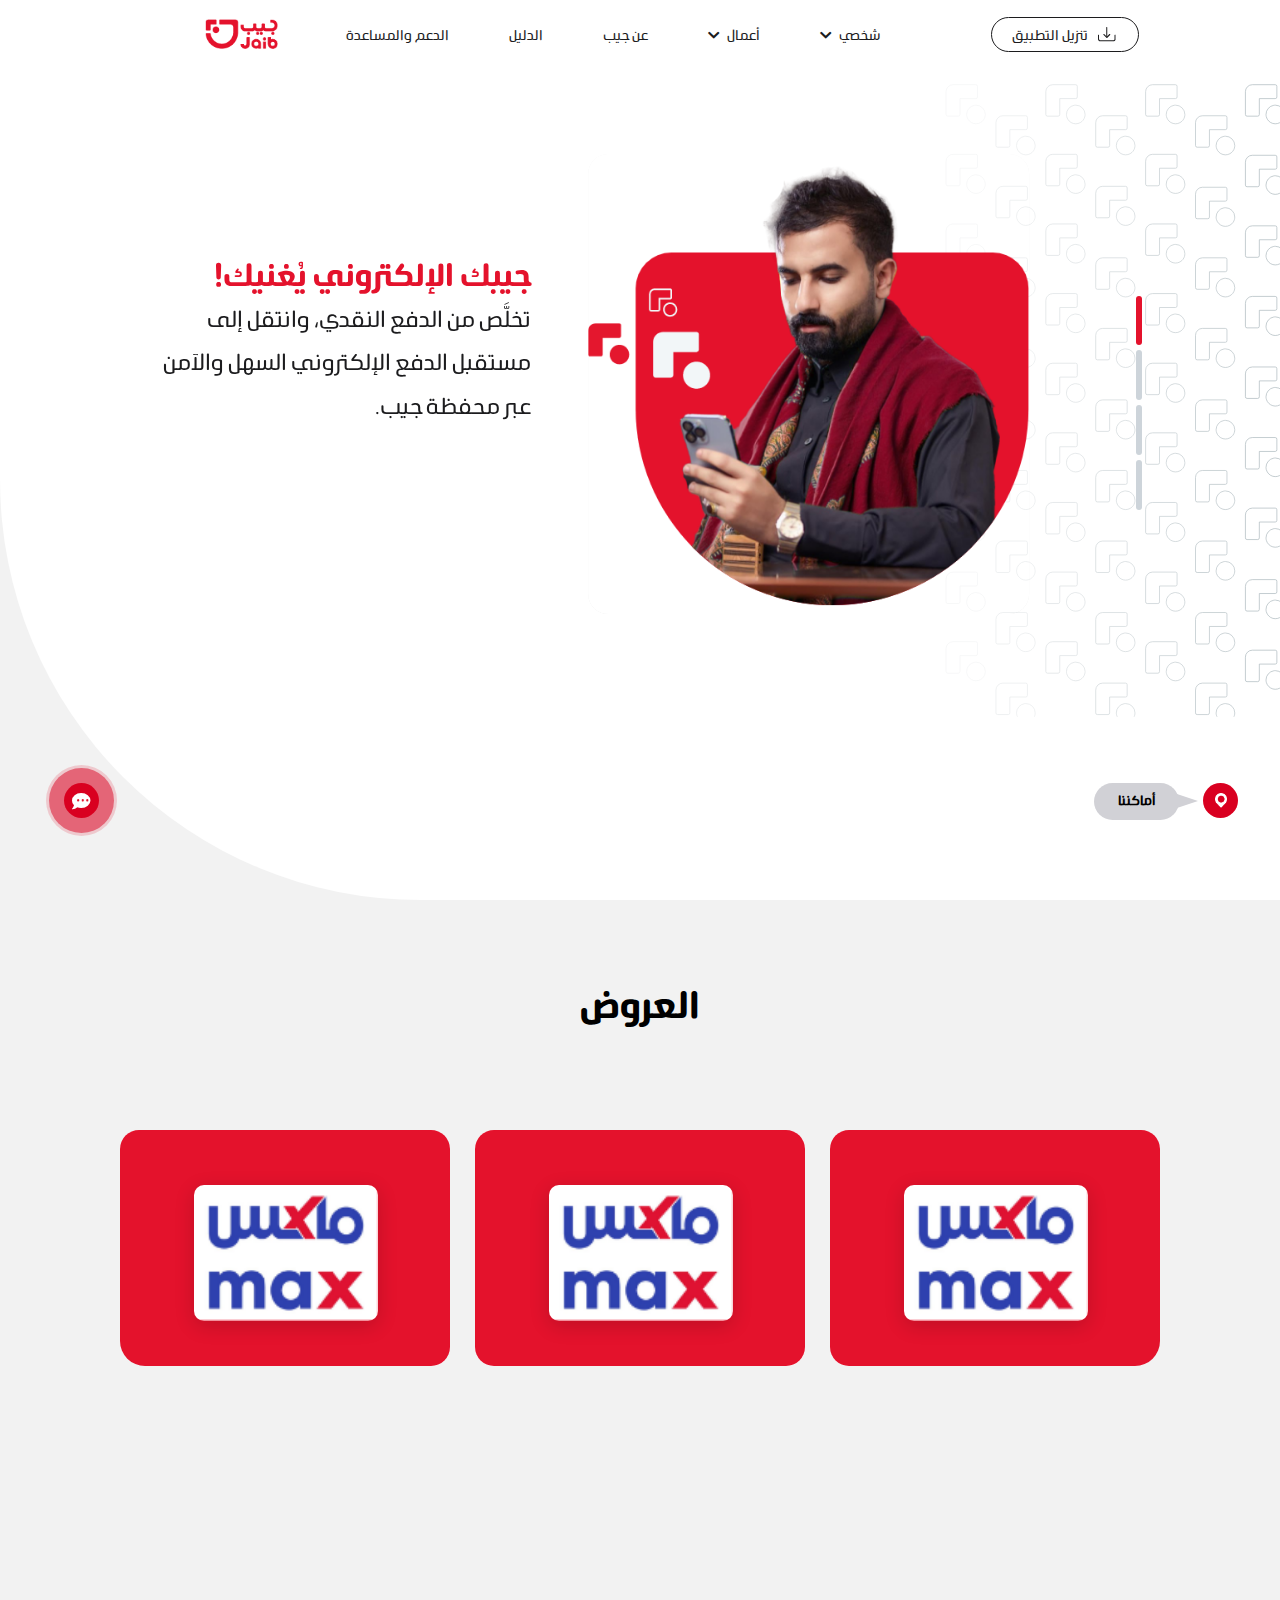
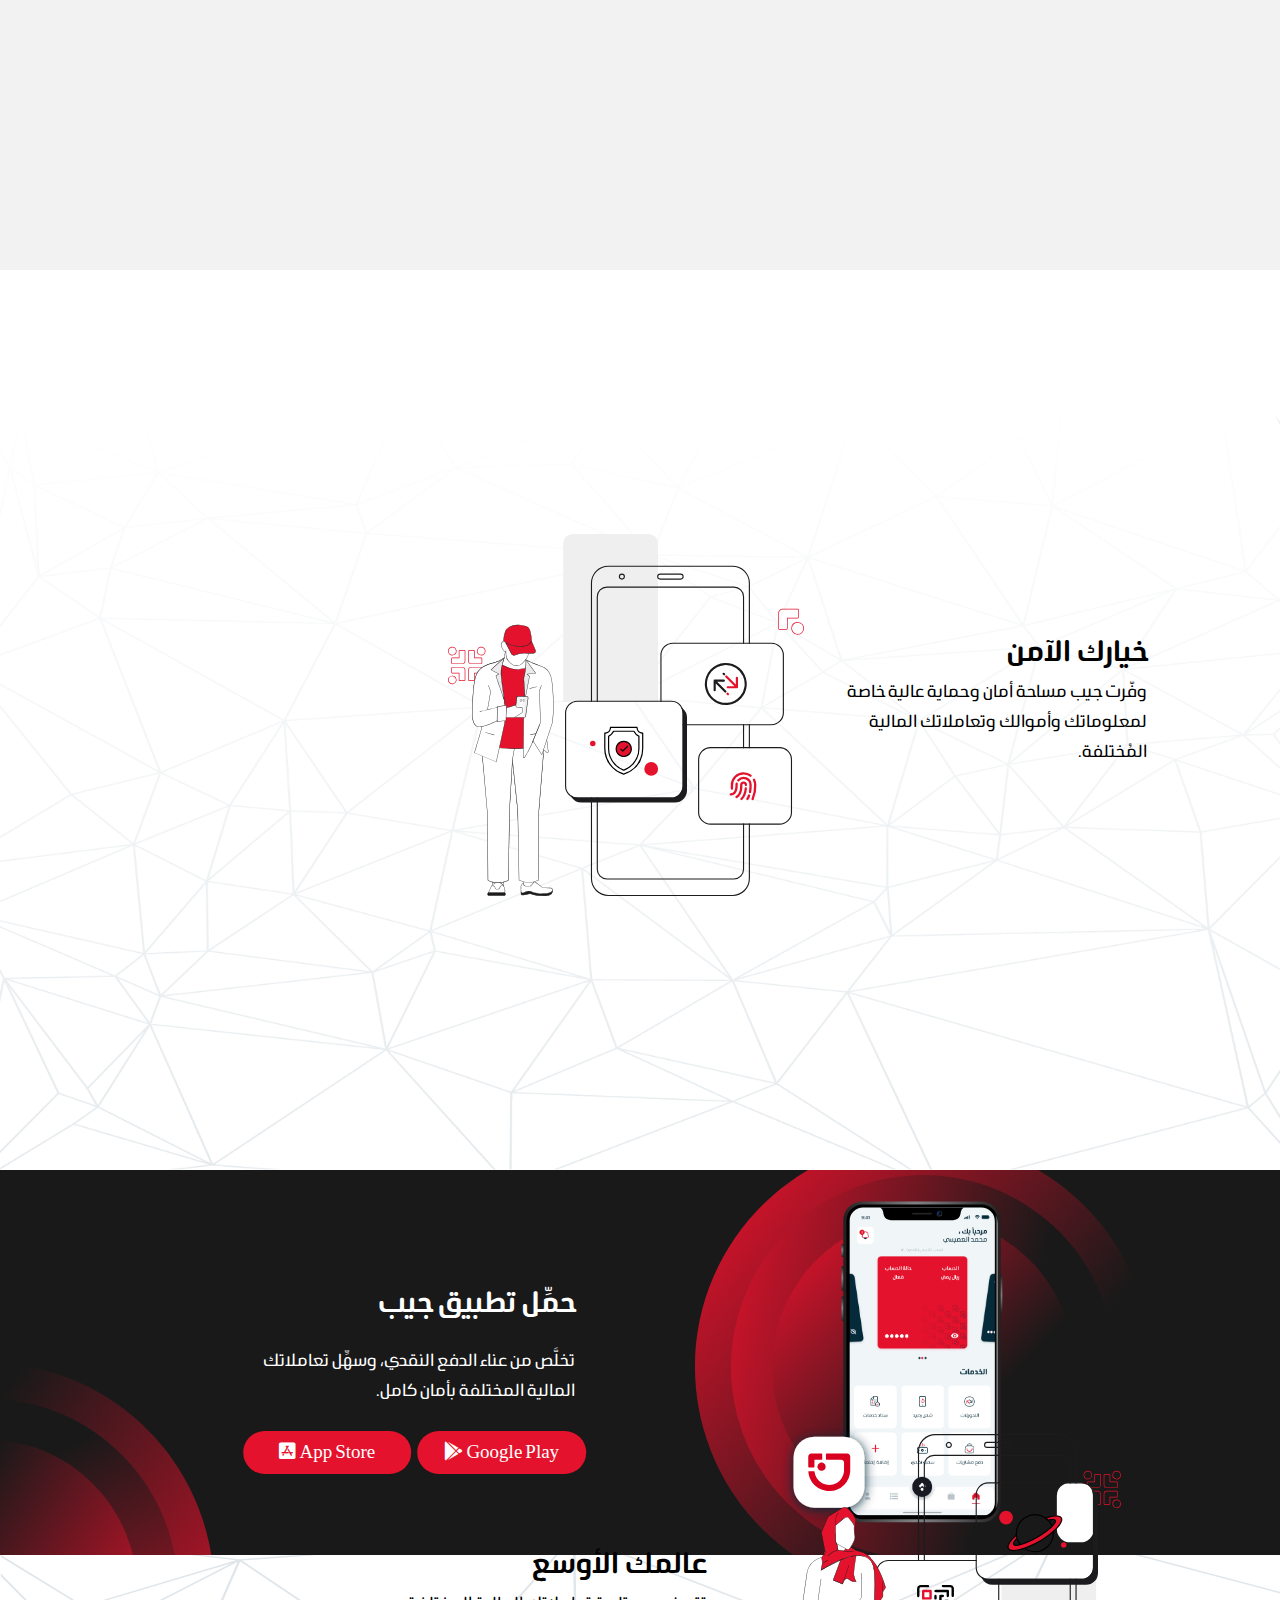
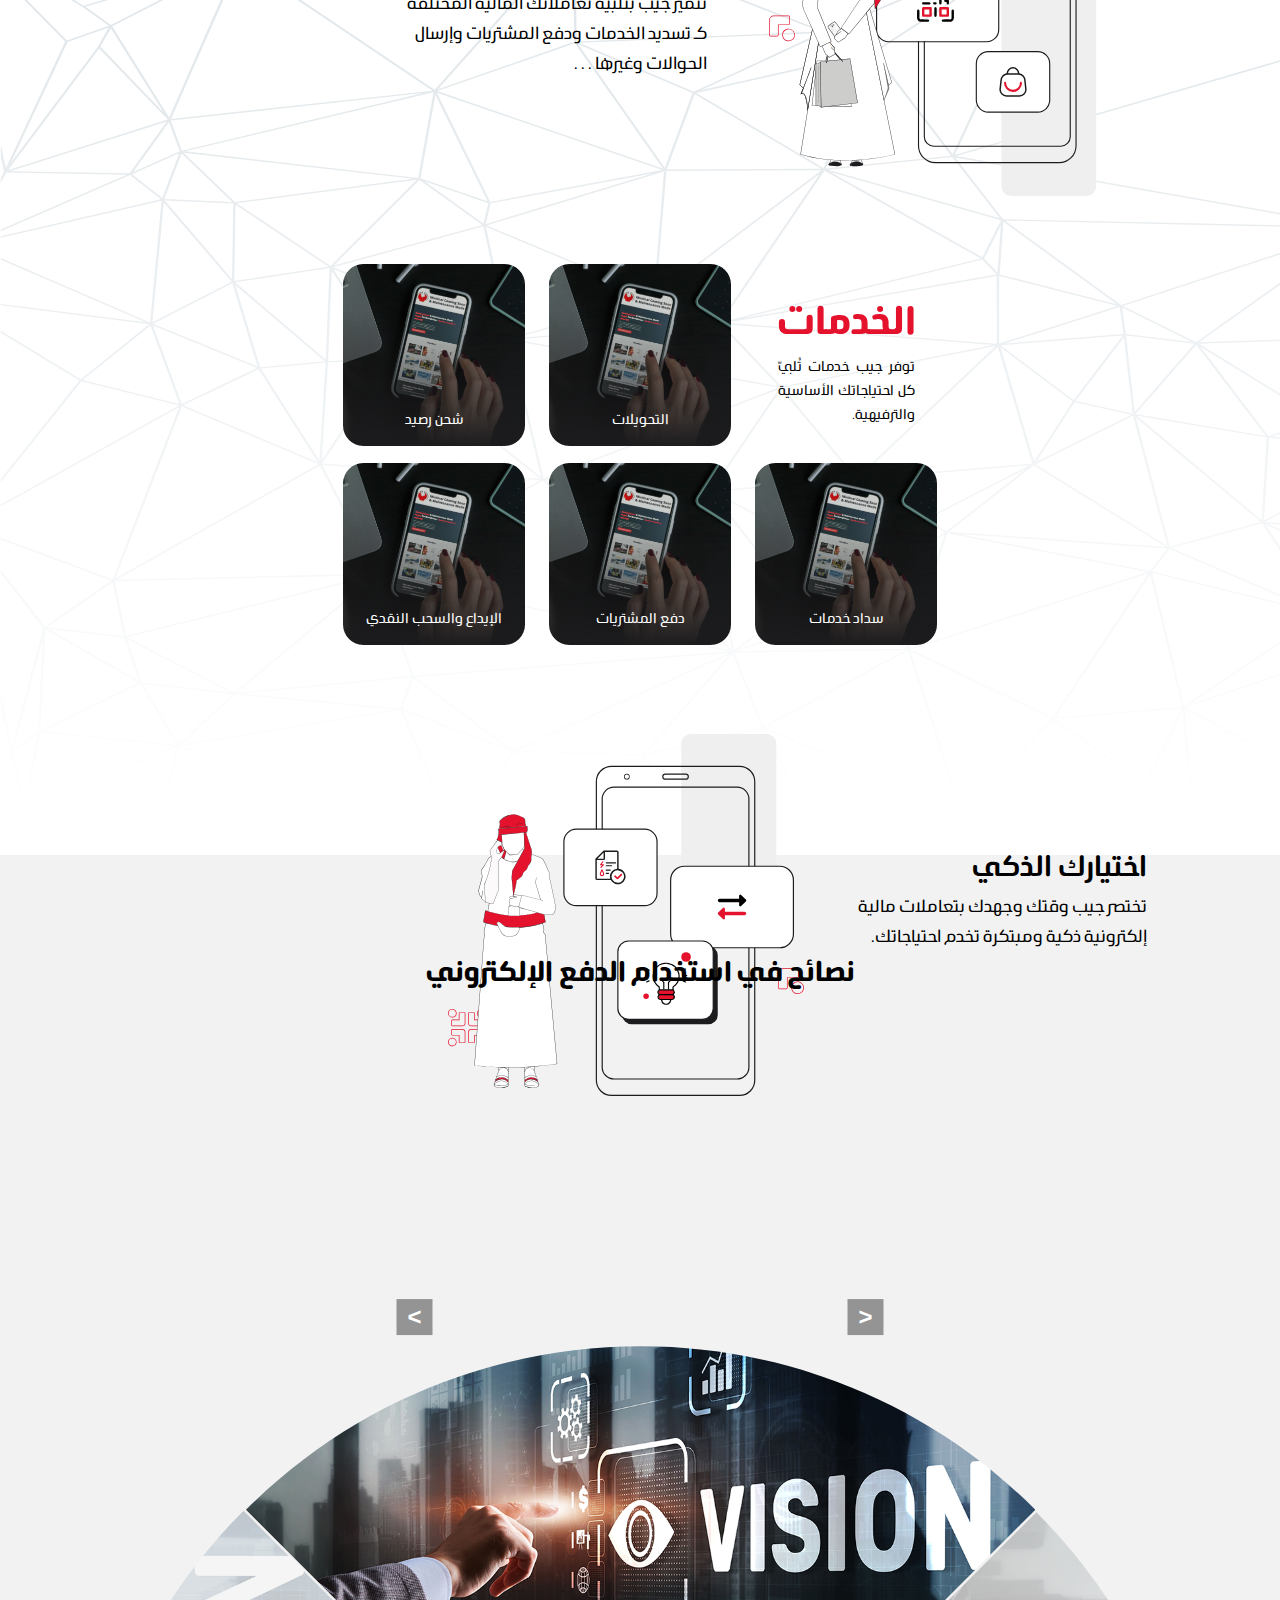
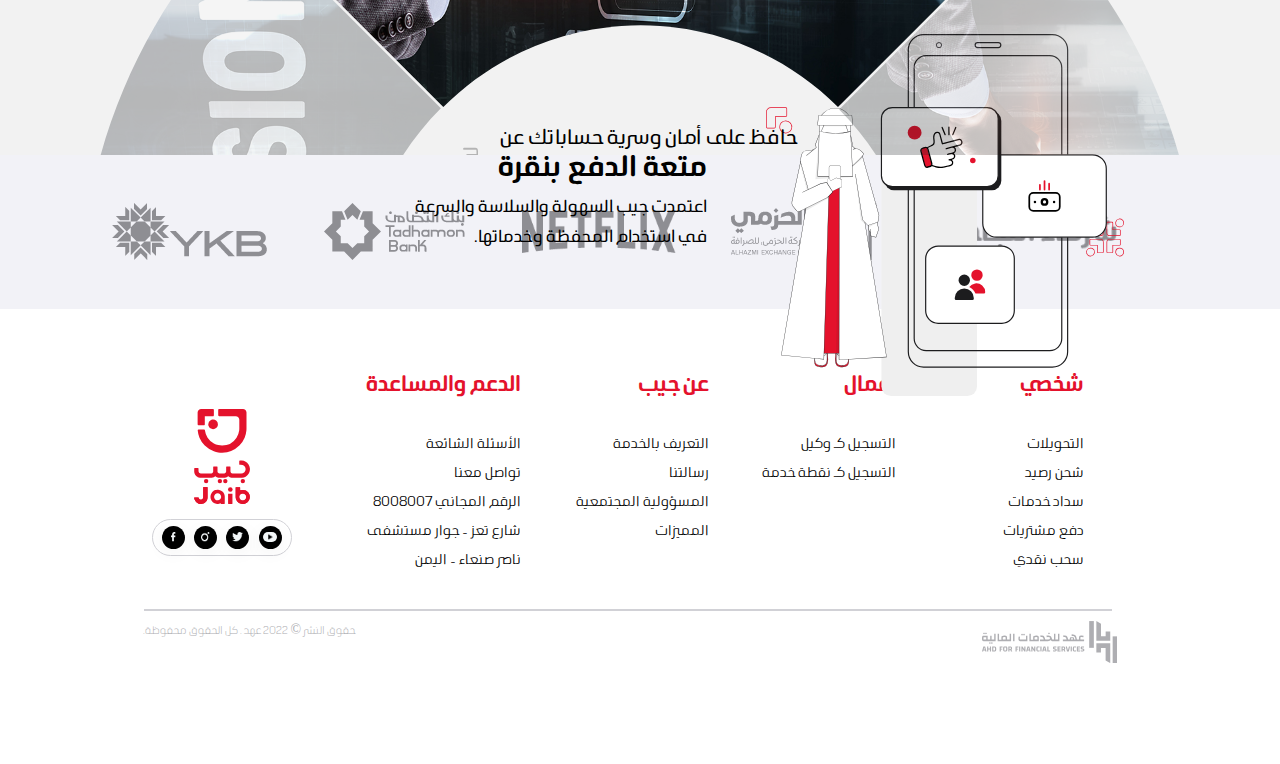
==== commit 3095ad3f: "32154689789" ====
--- a/index.html
+++ b/index.html
@@ -11,8 +11,8 @@
     <meta name="viewport" content="width=device-width, initial-scale=1.0">
     <link rel="icon" href="images/Group 6614.png" type="image/x-icon" />
     <link rel="stylesheet" href="css/navbar.css" />
+    <link rel="stylesheet" href="css/stile.css" />
     <link rel="stylesheet" href="css/main.css" />
-    <link rel="stylesheet" href="css/stile.css" />
     <link rel="stylesheet" href="css/swiper-bundle.min.css" />
 
     <script src="https://use.typekit.net/xrn0ect.js"></script>
@@ -65,12 +65,13 @@
         <!-- <input type="checkbox" id="btn" /> -->
 
         <ul class="menu">
-            <li>
+            <li>    
                 <label for="btn-1" class="show"><i class="fas fa-chevron-down"></i> شخصي</label>
                 <a href="#"><i class="fas fa-chevron-down"></i>شخصي</a>
                 <input type="checkbox" id="btn-1">
                 <ul class="drop-one">
-                    <li><a href="personal.html" class="service">خدماتنا <span>&#x2022;</span></a></li>
+                    <li><a href="" class="service">خدماتنا <span>&#x2022;</span></a></li>
+                    <!-- <li><a href="personal.html" class="service">خدماتنا <span>&#x2022;</span></a></li> -->
                     <li><a href="personal.html#money-transactions">التحويلات المالية</a></li>
                     <li><a href="personal.html#recharge-balance">شحن رصيد</a></li>
                     <li><a href="personal.html#Payment-services">سداد الخدمات</a></li>
@@ -81,7 +82,7 @@
             <li>
                 <label for="btn-2" class="show"><i class="fas fa-chevron-down"></i> أعمال</label>
                 <a href="#"><i class="fas fa-chevron-down"></i>أعمال</a>
-                <input type="checkbox" id="btn-2">
+                <input type="checkbox" id="btn-2">  
                 <ul class="drop-tow">
                     <li><a href="Business.html#service-point">الشركات والمؤسسات</a></li>
                     <li><a href="Business.html#agent">نقاط الخدمة  والوكلاء</a></li>
@@ -99,7 +100,7 @@
             </li>
             <li>
                 <label for="btn-4" class="show">   <a href="Guide.html">الدليل</a></label>
-                <a href="Guide.html">الدليل</a>
+                <a href="Guide.html">الدليل</a> 
                 <input type="checkbox" id="btn-4">
                 <!-- <ul class="drop-fore">
                     <li><a href="#">كيفية الاستخدام</a></li>
@@ -134,7 +135,7 @@
     </nav>
     <div class="landing">
         <div class="first-slider">
-            <i></i>
+            <!-- <i></i> -->
             <!-- <img src="" alt=""> -->
             <div class="blog-slider">
                 <div class="blog-slider__wrp swiper-wrapper">
@@ -145,7 +146,7 @@
                         <div class="blog-slider__content">
 
                             <div class="blog-slider__title">جيبك الإلكتروني يُغنيك! </div>
-                            <div class="blog-slider__text">تخلَّص من الدفع النقدي، وانتقل إلى مستقبل <br> الدفع الإلكتروني السهل والآمن عبر محفظة جيب.</div>
+                            <div class="blog-slider__text">تخلَّص من الدفع النقدي، وانتقل إلى مستقبل  الدفع الإلكتروني السهل والآمن عبر محفظة جيب.</div>
 
                         </div>
 
@@ -157,7 +158,7 @@
                         <div class="blog-slider__content">
 
                             <div class="blog-slider__title">الجيب المُتاح للجميع!</div>
-                            <div class="blog-slider__text">توفر جيب تجربة دفع إلكتروني يخدم الذكور والإناث <br> بجميع الفئات العمرية الذي يُسهِّل عليهم تعاملاتهم <br> المالية المختلفة. </div>
+                            <div class="blog-slider__text">توفر جيب تجربة دفع إلكتروني يخدم الذكور والإناث  بجميع الفئات العمرية الذي يُسهِّل عليهم تعاملاتهم المالية المختلفة. </div>
 
                         </div>
 
@@ -169,7 +170,7 @@
                         <div class="blog-slider__content">
 
                             <div class="blog-slider__title">وجهتك الأنسب في الدفع!</div>
-                            <div class="blog-slider__text">تعمل جيب بتقنيات إلكترونية مبتكرة تُلبيّ كل <br> الاحتياجات في التعامل المالي السلس والحر والآمن. </div>
+                            <div class="blog-slider__text">تعمل جيب بتقنيات إلكترونية مبتكرة تُلبيّ كل الاحتياجات في التعامل المالي السلس والحر والآمن. </div>
 
                         </div>
 
@@ -182,7 +183,7 @@
                         <div class="blog-slider__content">
 
                             <div class="blog-slider__title">الجيب الفعّال في كل مكان!</div>
-                            <div class="blog-slider__text">تتيح لك جيب استخدام خدماتها المختلفة من <br> أي مكان وفي أي وقت بخطوات سهلة ومُختصرة.</div>
+                            <div class="blog-slider__text">تتيح لك جيب استخدام خدماتها المختلفة من  أي مكان وفي أي وقت بخطوات سهلة ومُختصرة.</div>
 
                         </div>
 
@@ -349,6 +350,7 @@
         </div>
         <!-- </div> -->
     </div>
+    <div class="service-section-patern">
     <div class="services-section">
         <div class="service-continer">
             <div class="sevice-continer-text">
@@ -515,6 +517,7 @@
 
         </div>
     </div>
+</div>
     <!-- <div class="header"></div> -->
     <svg class="svg-mask">
         <defs>
@@ -734,4 +737,4 @@
     <script type="text/javascript " src="js/script.js "></script>
 </body>
 
-</html>+</html> --- a/css/navbar.css
+++ b/css/navbar.css
@@ -267,14 +267,28 @@
                                                         }
                                                         /* Small devices (landscape phones, 576px and up) */
                                                         
-                                                        @media all and (max-width: 575.98px) {
+                                                        @media all and (max-width: 320px){
                                                             .llla {
                                                                 position: absolute;
                                                                 float: left;
                                                             }
+                                                            nav {
+                                                                background: white;
+                                                                display: flex;
+                                                                position: fixed;
+                                                                top: 0;
+                                                                right: 0;
+                                                                left: 0;
+                                                                height: 50px;
+                                                                z-index: 50;
+                                                                transition: all 80ms ease-out;
+                                                                flex-direction: row;
+                                                                justify-content: center;
+                                                                align-items: center;
+                                                              }
                                                             nav ul {
                                                                 position: absolute;
-                                                                top: 70px;
+                                                                top: 50px !important;
                                                                 margin-right: 0px;
                                                                 width: 100%;
                                                             }
@@ -288,13 +302,19 @@
                                                                 padding-top: 0px;
                                                                 position: absolute;
                                                                 right: 64px;
-                                                                top: 19px;
+                                                                top:13px !important;
                                                                 background: transparent;
                                                                 flex-direction: row;
                                                                 flex-wrap: nowrap;
                                                                 align-content: flex-end;
                                                                 justify-content: flex-end;
                                                             }
+                                                            .logo a img {
+                                                                height:21.86px  ;
+                                                                width: auto;
+                                                                border-radius: 0px;
+                                                                box-shadow: 0px 0px 0px transparent;
+                                                              }
                                                             nav ul .drop-one {
                                                                 margin-left: -15px;
                                                             }
@@ -380,6 +400,241 @@
                                                                 color: #1c1c1e;
                                                                 position: absolute;
                                                                 right: 44px;
+                                                                top: 17px !important;
+                                                                height: 10px;
+                                                                width: 8px;
+                                                                line-height: 50px;
+                                                                font-size: 20px;
+                                                                cursor: pointer;
+                                                                animation-name: identifierback;
+                                                                transition: all 0.5s;
+                                                            }
+                                                            label div {
+                                                                width: 8px;
+                                                                height: 4px;
+                                                                background-color: #333945;
+                                                                margin-bottom: 4px;
+                                                                margin-left: 0;
+                                                                border-radius: 6px;
+                                                                transition: 0.3s ease width, 0.3s ease margin-left, 0.3s ease margin-bottom, 0.3s ease background-color;
+                                                            }
+                                                            label div:first-child {
+                                                                width: 25px;
+                                                                transition: all .7s;
+                                                            }
+                                                            label div:nth-child(2) {
+                                                                width: 15px;
+                                                                margin-left: 4.5px;
+                                                                background-color: #e4122c;
+                                                                transition: all .7s;
+                                                            }
+                                                            @keyframes identifier {
+                                                                0% {
+                                                                    transform: translateY(215%) translateX(40%) rotateZ(0deg);
+                                                                }
+                                                                100% {
+                                                                    transform: translateY(215%) translateX(40%) rotateZ(-90deg);
+                                                                }
+                                                            }
+                                                            @keyframes identifierback {
+                                                                0% {
+                                                                    transform: translateY(215%) translateX(40%) rotateZ(-90deg);
+                                                                }
+                                                                100% {
+                                                                    transform: translateY(215%) translateX(40%) rotateZ(0deg);
+                                                                }
+                                                            }
+                                                            label div:last-child {
+                                                                width: 25px;
+                                                                transition: all .7s;
+                                                            }
+                                                            #btn:checked+label {
+                                                                transform: translateY(167%) translateX(40%) rotateZ(-90deg) !important;
+                                                                top: 17px;
+                                                                animation-name: identifier;
+                                                                transition: all 0.5s;
+                                                            }
+                                                            #btn:checked+label div {
+                                                                width: 6px;
+                                                                margin-left: 12px;
+                                                                margin-bottom: 3px;
+                                                                display: block;
+                                                            }
+                                                            #btn:checked+label div:first-child {
+                                                                background-color: #1c1c1e;
+                                                            }
+                                                            #btn:checked+label div:nth-child(2) {
+                                                                background-color: #e4122c;
+                                                            }
+                                                            #btn:checked+label div:nth-child(3) {
+                                                                background-color: #1c1c1e;
+                                                            }
+                                                            nav ul a:hover {
+                                                                box-shadow: none;
+                                                                color: white !important;
+                                                            }
+                                                            .show+a,
+                                                            ul {
+                                                                display: none;
+                                                            }
+                                                            [id^='btn']:checked~ul {
+                                                                display: block;
+                                                            }
+                                                            .fa-chevron-down {
+                                                                font-size: 10px;
+                                                                float: left;
+                                                                padding-top: 19px;
+                                                                margin-right: -8px;
+                                                                transform: translateX(107px);
+                                                            }
+                                                            @keyframes arrowdown {
+                                                                0% {
+                                                                    transform: rotateX(150deg)
+                                                                }
+                                                                100% {
+                                                                    transform: rotateX(150deg)
+                                                                }
+                                                            }
+                                                            .download-btn {
+                                                                display: flex;
+                                                                align-items: center;
+                                                                justify-content: center;
+                                                                padding: 10px 20px;
+                                                                background-color: #1c1c1e;
+                                                                color: #1c1c1e;
+                                                                border: 1px solid #1c1c1e;
+                                                                border-radius: 20px;
+                                                                font-size: 16px;
+                                                                cursor: pointer;
+                                                                height: 28px;
+                                                                transition: background-color 0.3s, color 0.3s;
+                                                            }
+                                                            .download-btn span {
+                                                                display: none;
+                                                            }
+                                                            .download-btn i {
+                                                                color: #1c1c1e;
+                                                                padding-left: 20px;
+                                                                /* margin-right: 12px; */
+                                                                width: 14px;
+                                                                height: 15px;
+                                                                transition: color 0.3s;
+                                                                background: url(../images/Group\ 5734.png) no-repeat;
+                                                            }
+                                                        }
+                                                        @media all and (max-width: 575.98px) {
+                                                            .llla {
+                                                                position: absolute;
+                                                                float: left;
+                                                            }
+                                                            nav ul {
+                                                                position: absolute;
+                                                                top: 70px;
+                                                                margin-right: 0px;
+                                                                width: 100%;
+                                                            }
+                                                            nav .logo {
+                                                                padding-left: 28px;
+                                                                width: 100%;
+                                                                padding-top: 4px;
+                                                            }
+                                                            .llla {
+                                                                display: flex;
+                                                                padding-top: 0px;
+                                                                position: absolute;
+                                                                right: 64px;
+                                                                top: 19px;
+                                                                background: transparent;
+                                                                flex-direction: row;
+                                                                flex-wrap: nowrap;
+                                                                align-content: flex-end;
+                                                                justify-content: flex-end;
+                                                            }
+                                                            nav ul .drop-one {
+                                                                margin-left: -15px;
+                                                            }
+                                                            nav ul .drop-tow {
+                                                                margin-left: -15px;
+                                                            }
+                                                            nav ul .drop-three {
+                                                                margin-left: -15px;
+                                                            }
+                                                            nav ul .drop-fore {
+                                                                margin-left: -15px;
+                                                            }
+                                                            nav ul .drop-five {
+                                                                margin-left: -15px;
+                                                            }
+                                                            nav ul li,
+                                                            nav ul ul li {
+                                                                display: block;
+                                                                width: 100%;
+                                                                height: fit-content;
+                                                                left: 7px;
+                                                                float: right;
+                                                                text-align: center;
+                                                                background: #8E8E93;
+                                                            }
+                                                            nav ul ul li {
+                                                                padding-top: 2px;
+                                                                padding-bottom: 2px;
+                                                            }
+                                                            nav ul ul li:hover {
+                                                                background: #8e8e93;
+                                                            }
+                                                            nav ul ul {
+                                                                top: 70px;
+                                                                position: static;
+                                                                border-top: none;
+                                                                float: none;
+                                                                display: none;
+                                                                width: 100%;
+                                                                opacity: 1;
+                                                                visibility: visible;
+                                                                background: #8e8e93
+                                                            }
+                                                            nav ul ul a {
+                                                                padding-left: 60px;
+                                                            }
+                                                            nav ul ul li a {
+                                                                line-height: 40px;
+                                                                text-align: center;
+                                                                font-size: 20px;
+                                                                padding-left: 10px;
+                                                                height: auto;
+                                                                width: 100%;
+                                                                color: white;
+                                                                font-family: Light1;
+                                                                background: #8e8e93 !important;
+                                                            }
+                                                            nav ul ul li a:hover {
+                                                                background: #8e8e93;
+                                                            }
+                                                            .show {
+                                                                display: block;
+                                                                color: white;
+                                                                background: #e4122c;
+                                                                font-size: 18px;
+                                                                padding: 0 20px;
+                                                                line-height: 50px;
+                                                                cursor: pointer;
+                                                                font-family: myFirstFont;
+                                                                font-weight: normal;
+                                                            }
+                                                            .btn-1:checked+.drop-one {
+                                                                display: block;
+                                                            }
+                                                            .btn-1 .drop-one {
+                                                                display: none;
+                                                            }
+                                                            input[type="checkbox"]:checked+ul {
+                                                                display: block;
+                                                            }
+                                                            .icon {
+                                                                display: block;
+                                                                color: #1c1c1e;
+                                                                position: absolute;
+                                                                right: 44px;
                                                                 top: 23px;
                                                                 height: 10px;
                                                                 width: 8px;
@@ -579,15 +834,16 @@
                                                                 border-radius: 20px;
                                                                 font-size: 16px;
                                                                 cursor: pointer;
-                                                                height: 28px;
+                                                                height: 35px;
                                                                 transition: background-color 0.3s, color 0.3s;
+                                                                width: 78px;
                                                             }
                                                             .download-btn span {
                                                                 display: none;
                                                             }
                                                             .download-btn i {
                                                                 color: #1c1c1e;
-                                                                padding-left: 20px;
+                                                                padding-left: 16px;
                                                                 width: 14px;
                                                                 height: 15px;
                                                                 transition: color 0.3s;
@@ -600,10 +856,10 @@
                                                                 background: url(../images/download.png) no-repeat;
                                                             } */
                                                             nav ul .drop-one {
-                                                                margin-left: -40px;
+                                                                margin-left: -5px;
                                                             }
                                                             nav ul .drop-tow {
-                                                                margin-left: -72px;
+                                                                margin-left: -50px;
                                                             }
                                                             nav ul .drop-three {
                                                                 margin-left: -55px;
@@ -630,7 +886,8 @@
                                                                 background: #8e8e93
                                                             }
                                                             nav ul ul a {
-                                                                padding-left: 60px;
+                                                                padding-left: 31px;
+                                                                text-align: center;
                                                             }
                                                             .show {
                                                                 display: flex;
@@ -653,7 +910,7 @@
                                                                 color: #1c1c1e;
                                                                 position: absolute;
                                                                 right: 47px;
-                                                                top: 18px;
+                                                                top: 22px;
                                                                 height: 10px;
                                                                 width: 8px;
                                                                 line-height: 50px;
@@ -691,10 +948,10 @@
                                                             }
                                                             @keyframes identifierback {
                                                                 0% {
-                                                                    transform: translateY(215%) translateX(40%) rotateZ(-90deg);
+                                                                    transform: translateY(220%) translateX(40%) rotateZ(-90deg);
                                                                 }
                                                                 100% {
-                                                                    transform: translateY(215%) translateX(40%) rotateZ(0deg);
+                                                                    transform: translateY(240%) translateX(40%) rotateZ(0deg);
                                                                 }
                                                             }
                                                             label div:last-child {
@@ -702,7 +959,7 @@
                                                                 transition: all .7s;
                                                             }
                                                             #btn:checked+label {
-                                                                transform: translateY(215%) translateX(40%) rotateZ(-90deg);
+                                                                transform: translateY(240%) translateX(40%) rotateZ(-90deg);
                                                                 top: 15px;
                                                                 animation-name: identifier;
                                                                 transition: all 0.5s;
@@ -777,6 +1034,11 @@
                                                                 font-family: myFirstFont;
                                                                 font-weight: normal;
                                                             }
+                                                            nav ul li .fa-chevron-down{
+                                                                  font-size: 13px;
+                                                                margin-right: 10px;
+                                                                
+                                                            }
                                                             nav ul li a:hover {
                                                                 color: #e4122c;
                                                             }
@@ -805,10 +1067,14 @@
                                                                 transition: .3s;
                                                                 background: #8e8e93
                                                             }
-                                                            nav ul li:hover>ul {
+                                                         
+                                                            nav ul li:hover ul {
                                                                 opacity: 1;
                                                                 visibility: visible;
-                                                            }
+                                                                display: block;
+                                                            }
+                                                             
+                                                          
                                                             nav ul ul li {
                                                                 position: relative;
                                                                 margin: 0px;
--- a/css/stile.css
+++ b/css/stile.css
@@ -474,7 +474,7 @@
         padding: 50px;
         color: #fff;
         background-color: #FFFFFF;
-        height: 180px;
+        height: fit-content;
     }
     .l-footer {
         text-align: center;
@@ -640,13 +640,22 @@
     .footer>* {
         flex: 1 100%;
     }
+    .F-footer {
+        font-family: poppins;
+        margin: 0;
+        display: grid;
+        font-size: 14px;
+        width: 100vw ;
+      }
     .footer {
         display: flex;
         flex-flow: row wrap;
         padding: 50px;
         color: #fff;
         background-color: #FFFFFF;
-        height: 180px;
+        height: 100%;
+width: 100vw;
+ 
     }
     .l-footer {
         text-align: center;
@@ -713,10 +722,11 @@
     }
     .b-footer {
         text-align: center;
+        width: 100vw;    
     }
     .b-footer p {
         font-size: 12px;
-        margin-left: 12vw;
+        margin-left: 4vw;
     }
     .l-footer p {
         padding-right: 20%;
@@ -803,7 +813,7 @@
         background-size: auto;
         background-repeat: no-repeat;
         background-size: contain;
-        margin-left: 41.5vw;
+        margin-left: 33vw;
     }
 }
 
--- a/css/main.css
+++ b/css/main.css
@@ -43,10 +43,27 @@
     margin: 0;
 }
 
-
-
-
-
+.swiper-pagination-bullet-active {
+    opacity: 1;
+    background: #e4122c !important;
+  }
+
+  .swiper-button-next, .swiper-container-rtl .swiper-button-prev {
+    right: 23px !important;
+    top: 279px !important;
+    left: auto;
+    padding-left: 9px;
+   color: black !important;
+  }
+  .swiper-button-prev{
+    color: black !important;
+    
+  }
+  .swiper-button-prev.swiper-button-disabled, .swiper-button-next.swiper-button-disabled {
+    opacity: 0.05 !important;
+    cursor: auto;
+    pointer-events: none;
+  }
 
 .title-tap {
     font-family: myFirstFont
@@ -940,6 +957,7 @@
     margin-right: 50px;
     box-shadow: none;
     border-radius: 0;
+    object-fit: contain;
 }
 
 .sponsor-section {
@@ -951,25 +969,29 @@
 @media (min-width: 1441px) and (max-width: 2560px) {
     .landing .first-slider {
         position: absolute;
-        float: right;
+      
         z-index: 0;
-        left: 0;
+        right: 0;
         top: 0;
-        background-color: white;
+        background-color: white ;
+        background-image: url('../images/Mask\ Group\ 21.svg');
+        background-size: contain;
+        background-repeat: no-repeat;
         width: 100%;
         height: 95.1vh;
         border-radius: 0px 0px 0px 564px;
     }
-    .landing .first-slider>i {
+    /* .landing .first-slider>i {
         position: absolute;
         object-position: right;
         object-fit: contain;
         width: 100%;
         height: 95.1vh;
-        background: url(../images/Artboard\ 20.png) no-repeat content-box;
+       
         background-position: right;
-        background-size: contain;
-    }
+    
+      
+    } */
     .blog-slider__item {
         align-items: center;
         flex-direction: row;
@@ -1221,7 +1243,9 @@
         position: absolute;
         /* display: flex; */
         z-index: 0;
-        /* background-image: url('../images/Artboard\ 20.png'); */
+        background-image: url('../images/Mask\ Group\ 21.svg');
+        background-repeat: no-repeat;
+        background-size: contain;
         /* background-repeat: no-repeat;
         background-position: right;
         background-size: 25%; */
@@ -1252,16 +1276,15 @@
         justify-content: center;
     }
     .blog-slider__img {
-        transform: translateY(-15%) translateX(139%);
+        transform: translateY(-15%) translateX(81%);
         width: 440.93px;
         height: 460px;
         /* animation-play-state: paused; */
     }
     .blog-slider__content {
         height: 206px;
-        width: 800px;
-        transform: translateX(-711px) translateY(-90px);
-        text-align: right;
+        width: 377px;
+        transform: translateX(-518px) translateY(-90px);
     }
     .blog-slider__img img {
         width: 440.93px;
@@ -1275,8 +1298,8 @@
         /* animation: mymove 5s; */
     }
     .blog-slider__title {
-        font-size: 50px;
-        font-weight: 700;
+        font-size: 40px;
+        font-weight: normal !important;
         line-height: 1.2;
         color: #e4122c;
         margin-bottom: 0px;
@@ -1285,11 +1308,12 @@
     }
     .blog-slider__text {
         color: #1c1c1e;
-        margin-bottom: 33px;
+        margin-bottom: 30px;
         line-height: 1.5em;
         font-size: 29px;
         font-family: myFirstFont;
         font-weight: normal;
+       
     }
     .blog-slider__pagination {
         position: absolute;
@@ -1303,13 +1327,14 @@
         transform: translateY(-46%);
     }
     .blog-slider__pagination .swiper-pagination-bullet {
-        width: 7.73px;
-        height: 55.66px;
+        width: 5.73px;
+        height: 49.66px !important;
         display: block;
         border-radius: 10px;
         background: #062744;
         opacity: 0.2;
         transition: all 0.3s;
+        margin-bottom: 5.2px !important;
     }
     .blog-slider__pagination .swiper-pagination-bullet-active {
         opacity: 1;
@@ -1343,7 +1368,7 @@
         }
         100% {
             opacity: 100%;
-            transform: translateY(-15%) translateX(139%);
+            transform: translateY(-15%) translateX(81%);
         }
     }
     .btn-chatbot {
@@ -1366,7 +1391,7 @@
         cursor: pointer;
     }
     .fa-comment {
-        font-size: 16.41px !important;
+        font-size: 18.41px !important;
         color: white;
         padding: 8.5px 6.9px 1.5px 7.5px;
     }
@@ -1381,8 +1406,8 @@
         background: url(../images/Path\ 37.png) no-repeat content-box;
         background-position: center;
         background-size: 11.51px;
-        top: 15px;
-        right: 9px;
+        top: 16px;
+        right: 8px;
     }
     @keyframes sunrise {
         0% {
@@ -1474,6 +1499,27 @@
     iframe {
         display: none;
     }
+    .service-section-patern {
+        display: flex;
+        flex-direction: column;
+        justify-content: center;
+        align-items: center;
+        width: 100%;
+        height: 100vh;
+        background-image: url('../images/Group\ 6368.svg');
+        background-repeat: no-repeat !important;
+        background-size: 1440px 857px;  
+        background-color: white;
+      }
+    .services-section {
+        display: flex;
+        flex-direction: column;
+        justify-content: center;
+        align-items: center;
+        width: 100%;
+        height: 100vh !important;
+    
+      }
 }
 
 @media (min-width: 1026px) and (max-width: 1200px) {
@@ -1742,12 +1788,15 @@
     .landing .first-slider {
         position: absolute;
         z-index: 0;
-        left: 0px;
-        top: 0px;
+        background-image: url(../images/Mask\ Group\ 362.svg);
+        background-size: contain;
+        background-repeat: no-repeat;
+        left: 0;
+        top: 0;
         background-color: white;
         width: 100%;
-        height: 91vh;
-        border-radius: 0px 0px 0px 420px;
+        height: 94.9vh !important;
+        border-radius: 0px 0px 0px 331px;
     }
     .landing .first-slider>i {
         position: absolute;
@@ -1755,30 +1804,31 @@
         object-fit: contain;
         width: 100%;
         height: 91vh;
-        background: url(../images/Artboard\ 20.png) no-repeat content-box;
-        background-position: right;
+        /* background: url(../images/Artboard\ 20.png) no-repeat content-box; */
+        /* background-position: right; */
         background-size: contain;
     }
     .blog-slider__item {
         align-items: center;
-        flex-direction: row;
+        flex-direction: column;
         justify-content: center;
+      
     }
     .blog-slider__img {
-        transform: translateY(-33%) translateX(132%);
-        width: 353.93px;
-        height: 380px;
+        transform: translateY(-10%) translateX(0%);
+        width: 467.93px;
+        height: 503px;
         /* animation-play-state: paused; */
     }
     .blog-slider__content {
-        height: 206px;
-        width: 800px;
-        transform: translateX(-490px) translateY(-130px);
+        height: 209px;
+        width: 451px;
+        transform: translateX(-35px) translateY(-2px) !important;
         text-align: right;
     }
     .blog-slider__img img {
-        width: 353.93px;
-        height: 380px;
+        width: 467.93px;
+        height: 503px;
         margin: auto;
         object-fit: contain;
         display: block;
@@ -1788,33 +1838,33 @@
         /* animation: mymove 5s; */
     }
     .blog-slider__title {
-        font-size: 50px;
-        font-weight: 700;
+        font-size:45px;
+        font-weight: normal;
         color: #e4122c;
         margin-bottom: 0px;
         font-family: mysCOUNDFont;
     }
     .blog-slider__text {
-        color: #1c1c1e;
-        margin-bottom: 33px;
-        line-height: 1.5em;
-        font-size: 23px;
-        font-family: myFirstFont;
+    color: #1c1c1e;
+    margin-bottom: 25px;
+    line-height: 1.5em;
+    font-size: 26px;
+    font-family: myFirstFont !important;
+    font-weight: normal !important;
+    text-align: justify;
     }
     .blog-slider__pagination {
-        position: absolute;
-        z-index: 21;
-        right: 9px;
-        width: 11px !important;
-        text-align: center;
-        left: auto !important;
-        top: 7%;
-        bottom: auto !important;
-        transform: translateY(-46%);
+        left: 50% !important;
+        top: 48vh;
+        width: 100% !important;
+        display: flex;
+        justify-content: center;
+        align-items: center;
+        -webkit-transform: translateX(-47%);
     }
     .blog-slider__pagination .swiper-pagination-bullet {
-        width: 5px;
-        height: 30px;
+        width: 43.9px;
+        height: 5.17px;
         display: block;
         border-radius: 10px;
         background: #062744;
@@ -1822,10 +1872,10 @@
         transition: all 0.3s;
     }
     .blog-slider__pagination .swiper-pagination-bullet-active {
+        height: 5.17px;
+        width: 43.9px;
         opacity: 1;
         background: #1C1C1E;
-        height: 40px;
-        /* width: 65.66; */
         box-shadow: 0px 0px 20px rgba(252, 56, 56, 0.3);
     }
     .blog-slider__item.swiper-slide-active .blog-slider__img {
@@ -1841,21 +1891,21 @@
     @keyframes ltext {
         0% {
             opacity: 0%;
-            transform: translateY(-150px) translateX(-300px);
+            transform: translateY(0px) translateX(-100px);
         }
         100% {
             opacity: 100%;
-            transform: translateY(-9px) translateX(0px);
+            transform: translateX(-35px) translateY(-10px) !important;
         }
     }
     @keyframes limg {
         0% {
             opacity: 0%;
-            transform: translateY(150px) translateX(680px);
+            transform: translateY(-10%) translateX(200px);
         }
         100% {
             opacity: 100%;
-            transform: translateY(-33%) translateX(132%);
+            transform: translateY(-10%) translateX(0%);
         }
     }
     .offer {
@@ -1870,8 +1920,9 @@
     }
     .offer h1 {
         font-family: 'myScoundFont';
-        font-size: 48px;
+        font-size: 35px;
         opacity: 1;
+        font-weight: normal;
     }
     .btn-chatbot {
         display: flex;
@@ -1879,7 +1930,7 @@
         z-index: 60;
         left: 64px;
         right: 0;
-        top: 87%;
+        top: 94%;
         float: left;
         width: 35px;
         height: 35px;
@@ -1893,9 +1944,9 @@
         cursor: pointer;
     }
     .fa-comment {
-        font-size: 18.41px;
-        color: white;
-        padding: 7px 6.9px 1.5px 7.5px;
+        font-size: 17.41px !important;
+        color: white;
+        padding: 6.5px 7.9px 3.5px 7.5px;
     }
     .btn-chatbot .msg {
         position: absolute;
@@ -1929,7 +1980,7 @@
         height: 37px;
         text-align: center;
         border-radius: 19px;
-        font-weight: 900;
+        font-weight: normal;
         color: #00bfb6;
         font-family: myFirstFont;
         font-size: 17px;
@@ -1937,9 +1988,9 @@
         color: black;
         position: fixed;
         z-index: 60;
-        left: 85.5%;
+        left: 83.5%;
         right: 0;
-        top: 87%;
+        top: 94%;
         float: right;
         background: #D1D1D6;
     }
@@ -1973,7 +2024,7 @@
         z-index: 60;
         left: 94%;
         right: 0;
-        top: 87%;
+        top: 94%;
         float: right;
         width: 35px;
         height: 35px;
@@ -2001,299 +2052,22 @@
 }
 
 @media only screen and (max-width: 576px) {
-    .landing {
-        /* background-color: #F2F2F7; */
-        min-height: 80vh !important;
-        position: relative;
-        display: block;
-        /* top: 70px; */
-    }
+   
+}
+
+@media (min-width: 576px) and (max-width: 768px) {
     .landing .first-slider {
         position: absolute;
         /* display: flex; */
         z-index: 0;
-        /* background-image: url('../images/Artboard\ 20.png'); */
-        /* background-repeat: no-repeat;
-        background-position: right;
-        background-size: 25%; */
-        /* justify-content: left; */
-        /* align-items: flex-end; */
+        background-image: url('../images/Mask\ Group\ 362.svg');
+        background-size: 764px 440px;
+        background-repeat: no-repeat;
         left: 0;
         top: 0;
         background-color: white;
         width: 100%;
-        height: 80vh !important;
-        border-radius: 0px 0px 0px 236px;
-    }
-    .landing .first-slider>i {
-        position: absolute;
-        /* background-repeat: no-repeat; */
-        /* background-position: right; */
-        object-position: right;
-        object-fit: contain;
-        top: 61px;
-        width: 100%;
-        height: 36% !important;
-        background: url(../images/Group\ 4707.png);
-        background-position: top;
-        background-repeat: repeat-x;
-    }
-    .blog-slider__item {
-        align-items: center;
-        flex-direction: column;
-        justify-content: center;
-    }
-    .blog-slider__img {
-        transform: translateY(-20%) translateX(0%);
-        width: 271.6px;
-        height: 292px;
-        /* animation-play-state: paused; */
-    }
-    .blog-slider__content {
-        height: 206px;
-        width: 800px;
-        /* transform: translateX(-280px) translateY(-50px); */
-        text-align: right;
-    }
-    .blog-slider__img img {
-        width: 271.6px;
-        height: 292px;
-        margin: auto;
-        object-fit: contain;
-        display: block;
-        opacity: 0;
-        border-radius: 20px;
-        transition: all 0.3s;
-        /* animation: mymove 5s; */
-    }
-    .blog-slider__title {
-        font-size: 33px;
-        font-weight: 700;
-        color: #e4122c;
-        margin-bottom: 5px;
-        line-height: 1;
-        font-family: mysCOUNDFont;
-        font-weight: normal;
-        /* width: 0px;
-        line-break: auto; */
-        transform: translateX(220px) translateY(-50px);
-    }
-    .blog-slider__text {
-        color: #1c1c1e;
-        margin-bottom: 25px;
-        line-height: 1.5em;
-        font-size: 18px;
-        font-family: myFirstFont;
-        font-weight: normal;
-        /* width: 294px; */
-        transform: translateX(220px) translateY(-50px);
-    }
-    .blog-slider__pagination {
-        transform: translateX(-50%);
-        left: 50% !important;
-        top: 370px;
-        width: 100% !important;
-        display: flex;
-        justify-content: center;
-        align-items: center;
-        -webkit-transform: translateX(-50%);
-        -moz-transform: translateX(-50%);
-        -ms-transform: translateX(-50%);
-        -o-transform: translateX(-50%);
-    }
-    .blog-slider__pagination .swiper-pagination-bullet {
-        width: 28.93px;
-        height: 3.81px;
-        display: block;
-        border-radius: 10px;
-        background: #062744;
-        opacity: 0.2;
-        transition: all 0.3s;
-    }
-    .blog-slider__pagination.swiper-pagination-bullets .swiper-pagination-bullet {
-        margin: 0 5px;
-    }
-    .blog-slider__pagination .swiper-pagination-bullet-active {
-        width: 28.93px;
-        height: 3.81px;
-        opacity: 1;
-        background: #1C1C1E;
-    }
-    .blog-slider__item.swiper-slide-active .blog-slider__img {
-        animation: simg 1s;
-        transition: ease-in-out;
-    }
-    .blog-slider__item.swiper-slide-active .blog-slider__content>* {
-        opacity: 1;
-        /* transform: translateY(100px); */
-        animation: stext 1s;
-        transition: ease-in-out;
-    }
-    @keyframes stext {
-        0% {
-            opacity: 0%;
-            transform: translateY(-50px) translateX(-40px);
-        }
-        100% {
-            opacity: 100%;
-            transform: translateY(-50px) translateX(220px);
-        }
-    }
-    @keyframes simg {
-        0% {
-            opacity: 0%;
-            transform: translateY(-20%) translateX(40px);
-        }
-        100% {
-            opacity: 100%;
-            transform: translateY(-20%) translateX(0%);
-        }
-    }
-    .offer {
-        /* background-color: #8e8e93; */
-        display: flex;
-        position: relative;
-        padding-top: 0%;
-        /* top: 36%; */
-        flex-direction: row;
-        align-content: center;
-        justify-content: center;
-    }
-    .offer h1 {
-        font-family: 'myScoundFont';
-        font-size: 48px;
-        opacity: 1;
-    }
-    .btn-chatbot {
-        display: flex;
-        position: fixed;
-        z-index: 60;
-        left: 20px;
-        right: 0;
-        top: 91%;
-        float: left;
-        width: 30px;
-        height: 30px;
-        background-color: #D90020;
-        border: 0px solid transparent;
-        border-radius: 50%;
-        box-shadow: 0 0 0 1px rgb(217, 0, 32, 0.50), 0 0 0 13px rgb(217, 0, 32, 0.17);
-        animation: sunrise 2s infinite linear forwards, rays 2s 2s infinite linear;
-    }
-    .btn-chatbot:hover {
-        cursor: pointer;
-    }
-    .fa-comment {
-        font-size: 14.41px !important;
-        color: white;
-        padding: 7.8px 6.9px 1.5px 7.5px;
-    }
-    .btn-chatbot .msg {
-        position: absolute;
-        /* background-repeat: no-repeat; */
-        /* background-position: right; */
-        object-position: right;
-        object-fit: contain;
-        width: 14.78px;
-        height: 13.79px;
-        background: url(../images/Path\ 37.png) no-repeat content-box;
-        background-position: center;
-        background-size: 11.51px;
-        top: 8px;
-        right: 7px;
-    }
-    @keyframes sunrise {
-        0% {
-            box-shadow: none;
-        }
-    }
-    @keyframes rays {
-        0% {
-            box-shadow: 0 0 0 0 #D90020, 0 0 0 10px rgb(217, 0, 32, 0.50), 0 0 0 13px rgb(217, 0, 32, 0.17);
-        }
-        100% {
-            box-shadow: 0 0 0 10px rgb(217, 0, 32, 0.50), 0 0 0 13px rgb(217, 0, 32, 0.17);
-        }
-    }
-    .box2 {
-        width: 74px;
-        height: 33px;
-        text-align: center;
-        border-radius: 19px;
-        font-weight: 900;
-        color: #00bfb6;
-        font-family: myFirstFont;
-        font-size: 17px;
-        padding-top: 6px;
-        color: black;
-        position: fixed;
-        z-index: 60;
-        left: 60.5%;
-        right: 0;
-        top: 91%;
-        float: right;
-        background: #D1D1D6;
-    }
-    .sb12:before {
-        content: "";
-        width: 0px;
-        height: 0px;
-        position: absolute;
-        border-left: 24px solid #D1D1D6;
-        border-right: 10px solid transparent;
-        border-top: 8px solid transparent;
-        border-bottom: 8px solid transparent;
-        top: 10px;
-        right: -29px;
-    }
-    .btn-location {
-        display: flex;
-        position: fixed;
-        z-index: 60;
-        left: 86%;
-        right: 0;
-        top: 91%;
-        float: right;
-        width: 37px;
-        height: 37px;
-        background-color: #D90020;
-        border: 0px solid transparent;
-        border-radius: 50%;
-        scroll-behavior: smooth;
-    }
-    .btn-location:hover {
-        cursor: pointer;
-    }
-    .btn-location>i {
-        position: absolute;
-        object-position: right;
-        object-fit: contain;
-        width: 14.04px;
-        height: 17.07px;
-        background: url(../images/Subtraction\ 8.png) no-repeat content-box;
-        background-position: center;
-        background-size: 12px;
-        top: 10.2px;
-        right: 11.4px;
-    }
-}
-
-@media (min-width: 576px) and (max-width: 768px) {
-    .landing .first-slider {
-        position: absolute;
-        /* display: flex; */
-        z-index: 0;
-        /* background-image: url('../images/Artboard\ 20.png'); */
-        /* background-repeat: no-repeat;
-        background-position: right;
-        background-size: 25%; */
-        /* justify-content: left; */
-        /* align-items: flex-end; */
-        left: 0;
-        top: 0;
-        background-color: white;
-        width: 100%;
-        height: 94vh !important;
+        height: 92.9vh !important;
         border-radius: 0px 0px 0px 331px;
     }
     .landing .first-slider>i {
@@ -2315,20 +2089,20 @@
         justify-content: center;
     }
     .blog-slider__img {
-        transform: translateY(2%) translateX(0%);
-        width: 450px;
-        height: 470px;
+        transform: translateY(-10%) translateX(0%);
+        width: 353.93px;
+        height: 380px;
         /* animation-play-state: paused; */
     }
     .blog-slider__content {
         height: 209px;
         width: 451px;
-        transform: translateX(-17px) translateY(49px);
+        transform: translateX(-17px) translateY(14px);
         text-align: right;
     }
     .blog-slider__img img {
-        width: 450px;
-        height: 470px;
+        width: 353.93px;
+        height: 380px;
         margin: auto;
         object-fit: contain;
         display: block;
@@ -2338,24 +2112,26 @@
         /* animation: mymove 5s; */
     }
     .blog-slider__title {
-        font-size: 50px;
-        font-weight: 700;
+        font-size: 45px;
+        font-weight: normal;
         color: #e4122c;
-        margin-bottom: 0px;
+        margin-bottom: 5px;
         line-height: 1.2;
         font-family: mysCOUNDFont;
     }
     .blog-slider__text {
         color: #1c1c1e;
-        margin-bottom: 33px;
+        margin-bottom: 25px;
         line-height: 1.5em;
         font-size: 26px;
         font-family: myFirstFont;
+        font-weight: normal;
+        text-align: justify;
     }
     .blog-slider__pagination {
         transform: translateX(-50%);
         left: 50% !important;
-        top: 689px;
+        top: 48vh;
         width: 100% !important;
         display: flex;
         justify-content: center;
@@ -2408,11 +2184,11 @@
     @keyframes timg {
         0% {
             opacity: 0%;
-            transform: translateY(2%) translateX(150px);
+            transform: translateY(-10%) translateX(150px);
         }
         100% {
             opacity: 100%;
-            transform: translateY(2%) translateX(0%);
+            transform: translateY(-10%) translateX(0%);
         }
     }
     .offer {
@@ -2427,8 +2203,9 @@
     }
     .offer h1 {
         font-family: 'myScoundFont';
-        font-size: 48px;
+        font-size: 35px;
         opacity: 1;
+        font-weight: normal;
     }
     .btn-chatbot {
         display: flex;
@@ -2450,9 +2227,9 @@
         cursor: pointer;
     }
     .fa-comment {
-        font-size: 18.41px;
-        color: white;
-        padding: 9px 7.9px 1.5px 10.5px;
+        font-size: 15.41px !important;
+        color: white;
+        padding: 9.5px 7.9px 3.5px 9.5px;
     }
     .btn-chatbot .msg {
         position: absolute;
@@ -2465,8 +2242,8 @@
         background: url(../images/Path\ 37.png) no-repeat content-box;
         background-position: center;
         background-size: 11.51px;
-        top: 15px;
-        right: 9px;
+        top: 15.5px;
+        right: 8px;
     }
     @keyframes sunrise {
         0% {
@@ -2494,7 +2271,7 @@
         color: black;
         position: fixed;
         z-index: 60;
-        left: 75.5%;
+        left: 77.5%;
         right: 0;
         top: 91%;
         float: right;
@@ -2548,7 +2325,9 @@
         position: absolute;
         /* display: flex; */
         z-index: 0;
-        /* background-image: url('../images/Artboard\ 20.png'); */
+        background-image: url(../images/Mask\ Group\ 362.svg);
+        background-repeat: no-repeat;
+        background-size: contain    ;
         /* background-repeat: no-repeat;
         background-position: right;
         background-size: 25%; */
@@ -2581,8 +2360,8 @@
     }
     .blog-slider__img {
         transform: translateY(2%) translateX(0%);
-        width: 450px;
-        height: 470px;
+        width: 353.93px;
+    height: 380px;
         /* animation-play-state: paused; */
     }
     .blog-slider__content {
@@ -2592,8 +2371,8 @@
         text-align: right;
     }
     .blog-slider__img img {
-        width: 450px;
-        height: 470px;
+        width: 353.93px;
+        height: 380px;  
         margin: auto;
         object-fit: contain;
         display: block;
@@ -2603,24 +2382,26 @@
         /* animation: mymove 5s; */
     }
     .blog-slider__title {
-        font-size: 69px;
-        font-weight: 700;
+        font-size: 45px;
+        font-weight: normal;
         color: #e4122c;
-        margin-bottom: 0px;
+        margin-bottom: 5px;
         line-height: 1.2;
         font-family: mysCOUNDFont;
     }
     .blog-slider__text {
         color: #1c1c1e;
-        margin-bottom: 33px;
-        line-height: 1.5em;
-        font-size: 33px;
-        font-family: myFirstFont;
+    margin-bottom: 25px;
+    line-height: 1.5em;
+    font-size: 26px;
+    font-family: myFirstFont;
+    font-weight: normal;
+    text-align: justify;
     }
     .blog-slider__pagination {
         transform: translateX(-50%);
         left: 50% !important;
-        top: 807px;
+        top: 48vh;
         width: 100% !important;
         display: flex;
         justify-content: center;
@@ -2688,8 +2469,9 @@
     }
     .offer h1 {
         font-family: 'myScoundFont';
-        font-size: 48px;
+        font-size: 35px;
         opacity: 1;
+        font-weight: normal;    
     }
     .btn-chatbot {
         display: flex;
@@ -2711,9 +2493,9 @@
         cursor: pointer;
     }
     .fa-comment {
-        font-size: 18.41px;
-        color: white;
-        padding: 7px 6.9px 1.5px 7.5px;
+        font-size: 16.41px !important;
+        color: white;
+        padding: 7px 6.9px 1.5px 8px;
     }
     .btn-chatbot .msg {
         position: absolute;
@@ -2726,7 +2508,7 @@
         background: url(../images/Path\ 37.png) no-repeat content-box;
         background-position: center;
         background-size: 11.51px;
-        top: 15px;
+        top: 14px;
         right: 9px;
     }
     @keyframes sunrise {
@@ -2747,7 +2529,7 @@
         height: 37px;
         text-align: center;
         border-radius: 19px;
-        font-weight: 900;
+        font-weight: normal ;
         color: #00bfb6;
         font-family: myFirstFont;
         font-size: 17px;
@@ -2755,7 +2537,7 @@
         color: black;
         position: fixed;
         z-index: 60;
-        left: 75.5%;
+        left: 78%;
         right: 0;
         top: 91%;
         float: right;
@@ -2821,6 +2603,282 @@
 } */
 
 @media all and (max-width: 320px) {
+    .landing {
+        /* background-color: #F2F2F7; */
+        min-height: 86.9vh !important;
+        position: relative;
+        display: block;
+        top: -20px !important;
+    }
+    .landing .first-slider {
+        position: absolute;
+        /* display: flex; */
+        z-index: 0;
+        background-image: url(../images/Mask\ Group\ 362.svg);
+        background-size: contain;
+        background-position-y: 60.62px;
+        /* background-position: center; */
+        background-repeat: no-repeat;
+        left: 0;
+        top: 0;
+        background-color: white;
+        width: 100%;
+        height: 86.9vh !important;
+        border-radius: 0px 0px 0px 186px;
+    }
+    .landing .first-slider>i {
+        position: absolute;
+        /* background-repeat: no-repeat; */
+        /* background-position: right; */
+        object-position: right;
+        object-fit: contain;
+        top: 61px;
+        width: 100%;
+        height: 36% !important;
+        background: url(../images/Group\ 4707.png);
+        background-position: top;
+        background-repeat: repeat-x;
+    }
+    .blog-slider__item {
+        align-items: center;
+        flex-direction: column;
+        justify-content: center;
+    }
+    .blog-slider__img {
+        transform: translateY(-45%) translateX(0%);
+        width: 220.6px;
+        height: 225px;
+        /* animation-play-state: paused; */
+    }
+    .blog-slider__content {
+        height: 206px;
+        width: 244px;
+        transform: translateX(-220px) translateY(-25px);
+        /* transform: translateX(-280px) translateY(-50px); */
+        text-align: right;
+    }
+    .blog-slider__img img {
+        width: 220.6px;
+        height: 225px;
+        margin: auto;
+        object-fit: contain;
+        display: block;
+        opacity: 0;
+        border-radius: 20px;
+        transition: all 0.3s;
+        /* animation: mymove 5s; */
+    }
+    .blog-slider__title {
+        font-size: 25px !important;
+        font-weight: normal !important;
+        color: #e4122c;
+        margin-bottom: 5px;
+        line-height: 1;
+        font-family: mysCOUNDFont;
+        font-weight: normal;
+        /* width: 0px;
+        line-break: auto; */
+
+        transform: translateX(220px) translateY(-50px);
+    }
+    .blog-slider__text {
+        color: #1c1c1e;
+        margin-bottom: 25px;
+        line-height: 1.5em;
+        font-size: 15px !important;
+        font-family: myFirstFont;
+        font-weight: normal;
+        /* width: 294px; */
+        transform: translateX(220px) translateY(-50px);
+    }
+    .blog-slider__pagination {
+        transform: translateX(-50%);
+        left: 54% !important;
+        top: 47vh;
+        width: 100% !important;
+        display: flex;
+        justify-content: center;
+        align-items: center;
+        -webkit-transform: translateX(-50%);
+        -moz-transform: translateX(-50%);
+        -ms-transform: translateX(-50%);
+        -o-transform: translateX(-50%);
+    }
+    .blog-slider__pagination .swiper-pagination-bullet {
+        width: 28.93px;
+        height: 3.81px;
+        display: block;
+        border-radius: 10px;
+        background: #062744;
+        opacity: 0.2;
+        transition: all 0.3s;
+    }
+    .blog-slider__pagination.swiper-pagination-bullets .swiper-pagination-bullet {
+        margin: 0 5px;
+    }
+    .blog-slider__pagination .swiper-pagination-bullet-active {
+        width: 28.93px;
+        height: 3.81px;
+        opacity: 1;
+        background: #1C1C1E;
+    }
+    .blog-slider__item.swiper-slide-active .blog-slider__img {
+        animation: simg 1s;
+        transition: ease-in-out;
+    }
+    .blog-slider__item.swiper-slide-active .blog-slider__content>* {
+        opacity: 1;
+        /* transform: translateY(100px); */
+        animation: stext 1s;
+        transition: ease-in-out;
+    }
+    @keyframes stext {
+        0% {
+            opacity: 0%;
+            transform: translateY(-50px) translateX(-40px);
+        }
+        100% {
+            opacity: 100%;
+            transform: translateY(-50px) translateX(220px);
+        }
+    }
+    @keyframes simg {
+        0% {
+            opacity: 0%;
+            transform: translateY(-45%) translateX(40px);
+        }
+        100% {
+            opacity: 100%;
+            transform: translateY(-45%) translateX(0%);
+        }
+    }
+    .offer {
+        /* background-color: #8e8e93; */
+        display: flex;
+        position: relative;
+        padding-top: 0%;
+        /* top: 36%; */
+        flex-direction: row;
+        align-content: center;
+        justify-content: center;
+    }
+    .offer h1 {
+        font-family: 'myScoundFont';
+        font-size: 30px;
+        opacity: 1;
+    }
+    .btn-chatbot {
+        display: flex;
+        position: fixed;
+        z-index: 60;
+        left: 20px;
+        right: 0;
+        top: 91%;
+        float: left;
+        width: 30px;
+        height: 30px;
+        background-color: #D90020;
+        border: 0px solid transparent;
+        border-radius: 50%;
+        box-shadow: 0 0 0 1px rgb(217, 0, 32, 0.50), 0 0 0 13px rgb(217, 0, 32, 0.17);
+        animation: sunrise 2s infinite linear forwards, rays 2s 2s infinite linear;
+    }
+    .btn-chatbot:hover {
+        cursor: pointer;
+    }
+    .fa-comment {
+        font-size: 14.41px !important;
+        color: white;
+        padding: 7.8px 6.9px 1.5px 7.5px;
+    }
+    .btn-chatbot .msg {
+        position: absolute;
+        /* background-repeat: no-repeat; */
+        /* background-position: right; */
+        object-position: right;
+        object-fit: contain;
+        width: 14.78px;
+        height: 13.79px;
+        background: url(../images/Path\ 37.png) no-repeat content-box;
+        background-position: center;
+        background-size: 11.51px;
+        top: 8px;
+        right: 7px;
+    }
+    @keyframes sunrise {
+        0% {
+            box-shadow: none;
+        }
+    }
+    @keyframes rays {
+        0% {
+            box-shadow: 0 0 0 0 #D90020, 0 0 0 10px rgb(217, 0, 32, 0.50), 0 0 0 13px rgb(217, 0, 32, 0.17);
+        }
+        100% {
+            box-shadow: 0 0 0 10px rgb(217, 0, 32, 0.50), 0 0 0 13px rgb(217, 0, 32, 0.17);
+        }
+    }
+    .box2 {
+        width: 74px;
+        height: 33px;
+        text-align: center;
+        border-radius: 19px;
+        font-weight: 900;
+        color: #00bfb6;
+        font-family: myFirstFont;
+        font-size: 17px;
+        padding-top: 6px;
+        color: black;
+        position: fixed;
+        z-index: 60;
+        left: 60.5%;
+        right: 0;
+        top: 91%;
+        float: right;
+        background: #D1D1D6;
+    }
+    .sb12:before {
+        content: "";
+        width: 0px;
+        height: 0px;
+        position: absolute;
+        border-left: 24px solid #D1D1D6;
+        border-right: 10px solid transparent;
+        border-top: 8px solid transparent;
+        border-bottom: 8px solid transparent;
+        top: 10px;
+        right: -29px;
+    }
+    .btn-location {
+        display: flex;
+        position: fixed;
+        z-index: 60;
+        left: 86%;
+        right: 0;
+        top: 91%;
+        float: right;
+        width: 37px;
+        height: 37px;
+        background-color: #D90020;
+        border: 0px solid transparent;
+        border-radius: 50%;
+        scroll-behavior: smooth;
+    }
+    .btn-location:hover {
+        cursor: pointer;
+    }
+    .btn-location>i {
+        position: absolute;
+        object-position: right;
+        object-fit: contain;
+        width: 14.04px;
+        height: 17.07px;
+        background: url(../images/Subtraction\ 8.png) no-repeat content-box;
+        background-position: center;
+        background-size: 12px;
+        top: 10.2px;
+        right: 11.4px;
+    }
     .slide-content {
         margin: 0 40px
     }
@@ -2841,6 +2899,18 @@
         justify-content: center;
         color: var(--swiper-navigation-color, var(--swiper-theme-color));
     }
+    .content {
+        padding: 10px 20px;
+        text-align: center;
+        transform: translateY(-224px);
+        opacity: 0;
+        transition-delay: 0.2s;
+        transition: all 0.6s ease-in-out;
+        display: flex;
+        flex-direction: column;
+        justify-content: center;
+        align-items: center;
+      }
     .card {
         position: relative;
         width: inherit;
@@ -2865,7 +2935,7 @@
         transform: translateY(-77px) translateX(0px) !important;
     }
     .card {
-        height: 454px !important;
+        height: 390px  !important;
     }
     .content {
         opacity: 1;
@@ -2886,20 +2956,40 @@
         opacity: 1;
         transition: opacity 1.5s;
         padding-bottom: 20px;
-        /* transition-delay: 0.9; */
-        /* opacity: 50%;
-    transition:  all 0.3s ease-in-out; */
-        /* animation-name: text-opacity; */
+        font-weight: normal;
+font-size: 25px !important;
+        
     }
     p {
         opacity: 1;
-        font-size: 24px;
+        font-size: 18px !important;
+        font-weight: normal !important;
     }
     .read-more {
+        display: flex;
+        flex-direction: row;
+        justify-content: center;
+        align-items: center;
         opacity: 1;
         background: transparent !important;
         color: black !important;
-    }
+        width: 128px !important;
+height: 36px !important;
+font-size: 18px !important;
+font-weight: normal;
+    }
+    .fa-angle-left{
+        font-size: 18px !important;
+    }
+    .service-continer {
+        width: 313px !important;
+        height: 492px;
+      }
+      .swiper-horizontal > .swiper-pagination-bullets, .swiper-pagination-bullets.swiper-pagination-horizontal, .swiper-pagination-custom, .swiper-pagination-fraction {
+        bottom: -24px !important    ;
+        left: 0;
+        width: 100%;
+      }
     .swiper-button-next,
     .swiper-container-rtl .swiper-button-prev {
         right: 11px !important;
@@ -2909,7 +2999,7 @@
     }
     .swiper-button-prev,
     .swiper-container-rtl .swiper-button-next {
-        left: 12px !important;
+        left: 5px !important;
         top: 279px !important;
         right: auto;
     }
@@ -2934,7 +3024,7 @@
     .secound {
         position: relative;
         display: block;
-        top: 18vh;
+        top: 10 vh;
         min-height: 52vh !important;
     }
     .offer {
@@ -2942,7 +3032,7 @@
         display: flex;
         position: relative;
         padding-top: 0%;
-        top: 12% !important;
+        top: 9% !important;
         flex-direction: row;
         align-content: center;
         justify-content: center;
@@ -3108,10 +3198,11 @@
     }
     .content-app-daownload-section h1 {
         color: white;
-        font-size: 23px;
+        font-size: 25px;
         font-family: myfifthFont;
         text-align: right;
-        margin-bottom: 18px;
+        margin-bottom: 4px;
+        font-weight: normal;
     }
     .content-app-daownload-section h2 {
         color: white !important;
@@ -3127,7 +3218,7 @@
         position: absolute;
         display: flex;
         flex-direction: row;
-        transform: translateX(25vw) translateY(439px);
+        transform: translateX(25vw) translateY(424px);
     }
     .ios {
         width: 108.22px;
@@ -3136,7 +3227,8 @@
         border: 0;
         border-radius: 30px;
         color: white;
-        font-size: 10px;
+        font-size: 12px;
+        font-weight: normal;
         font-family: myfifthFont;
         cursor: pointer;
     }
@@ -3147,9 +3239,18 @@
         border: 0;
         border-radius: 30px;
         color: white;
-        font-size: 10px;
+        font-size: 12px;
+        font-weight: normal;
         font-family: myfifthFont;
         cursor: pointer;
+    }
+    .fa-google-play{
+        font-size: 12px;
+        margin-right: 5px;
+    }
+    .fa-app-store-ios{
+        font-size: 12px;
+        margin-right: 5px;
     }
     .ios img {
         width: 9.96px;
@@ -3253,6 +3354,282 @@
 }
 
 @media (min-width: 321px) and (max-width: 375px) {
+    .landing {
+        /* background-color: #F2F2F7; */
+        min-height: 80vh !important;
+        position: relative;
+        display: block;
+        /* top: 70px; */
+    }
+    .landing .first-slider {
+        position: absolute;
+        /* display: flex; */
+        z-index: 0;
+        background-image: url(../images/Mask\ Group\ 362.svg);
+        background-size: contain;
+        background-position-y: 153.62px;
+        /* background-position: center; */
+        background-repeat: no-repeat;
+        left: 0;
+        top: 0;
+        background-color: white;
+        width: 100%;
+        height: 80vh !important;
+        border-radius: 0px 0px 0px 236px;
+    }
+    .landing .first-slider>i {
+        position: absolute;
+        /* background-repeat: no-repeat; */
+        /* background-position: right; */
+        object-position: right;
+        object-fit: contain;
+        top: 61px;
+        width: 100%;
+        height: 36% !important;
+        background: url(../images/Group\ 4707.png);
+        background-position: top;
+        background-repeat: repeat-x;
+    }
+    .blog-slider__item {
+        align-items: center;
+        flex-direction: column;
+        justify-content: center;
+    }
+    .blog-slider__img {
+        transform: translateY(-20%) translateX(0%);
+        width: 271.6px;
+        height: 292px;
+        /* animation-play-state: paused; */
+    }
+    .blog-slider__content {
+        height: 206px;
+        width: 244px;
+        transform: translateX(-229px) !important;
+        /* transform: translateX(-280px) translateY(-50px); */
+        text-align: right;
+    }
+    .blog-slider__img img {
+        width: 271.6px;
+        height: 292px;
+        margin: auto;
+        object-fit: contain;
+        display: block;
+        opacity: 0;
+        border-radius: 20px;
+        transition: all 0.3s;
+        /* animation: mymove 5s; */
+    }
+    .blog-slider__title {
+        font-size: 25px !important;
+        font-weight: normal !important;
+        color: #e4122c;
+        margin-bottom: 5px;
+        line-height: 1;
+        font-family: mysCOUNDFont;
+        font-weight: normal;
+        /* width: 0px;
+        line-break: auto; */
+
+        transform: translateX(220px) translateY(-50px);
+    }
+    .blog-slider__text {
+        color: #1c1c1e;
+        margin-bottom: 25px;
+        line-height: 1.5em;
+        font-size: 15px !important;
+        font-family: myFirstFont;
+        font-weight: normal;
+        /* width: 294px; */
+        transform: translateX(220px) translateY(-50px);
+    }
+    .blog-slider__pagination {
+        transform: translateX(-50%);
+        left: 50% !important;
+        top: 370px;
+        width: 100% !important;
+        display: flex;
+        justify-content: center;
+        align-items: center;
+        -webkit-transform: translateX(-50%);
+        -moz-transform: translateX(-50%);
+        -ms-transform: translateX(-50%);
+        -o-transform: translateX(-50%);
+    }
+    .blog-slider__pagination .swiper-pagination-bullet {
+        width: 28.93px;
+        height: 3.81px;
+        display: block;
+        border-radius: 10px;
+        background: #062744;
+        opacity: 0.2;
+        transition: all 0.3s;
+    }
+    .blog-slider__pagination.swiper-pagination-bullets .swiper-pagination-bullet {
+        margin: 0 5px;
+    }
+    .blog-slider__pagination .swiper-pagination-bullet-active {
+        width: 28.93px;
+        height: 3.81px;
+        opacity: 1;
+        background: #1C1C1E;
+    }
+    .blog-slider__item.swiper-slide-active .blog-slider__img {
+        animation: simg 1s;
+        transition: ease-in-out;
+    }
+    .blog-slider__item.swiper-slide-active .blog-slider__content>* {
+        opacity: 1;
+        /* transform: translateY(100px); */
+        animation: stext 1s;
+        transition: ease-in-out;
+    }
+    @keyframes stext {
+        0% {
+            opacity: 0%;
+            transform: translateY(-50px) translateX(-40px);
+        }
+        100% {
+            opacity: 100%;
+            transform: translateY(-50px) translateX(220px);
+        }
+    }
+    @keyframes simg {
+        0% {
+            opacity: 0%;
+            transform: translateY(-20%) translateX(40px);
+        }
+        100% {
+            opacity: 100%;
+            transform: translateY(-20%) translateX(0%);
+        }
+    }
+    .offer {
+        /* background-color: #8e8e93; */
+        display: flex;
+        position: relative;
+        padding-top: 0%;
+        /* top: 36%; */
+        flex-direction: row;
+        align-content: center;
+        justify-content: center;
+    }
+    .offer h1 {
+        font-family: 'myScoundFont';
+        font-size: 48px;
+        opacity: 1;
+    }
+    .btn-chatbot {
+        display: flex;
+        position: fixed;
+        z-index: 60;
+        left: 20px;
+        right: 0;
+        top: 91%;
+        float: left;
+        width: 30px;
+        height: 30px;
+        background-color: #D90020;
+        border: 0px solid transparent;
+        border-radius: 50%;
+        box-shadow: 0 0 0 1px rgb(217, 0, 32, 0.50), 0 0 0 13px rgb(217, 0, 32, 0.17);
+        animation: sunrise 2s infinite linear forwards, rays 2s 2s infinite linear;
+    }
+    .btn-chatbot:hover {
+        cursor: pointer;
+    }
+    .fa-comment {
+        font-size: 14.41px !important;
+        color: white;
+        padding: 7.8px 6.9px 1.5px 7.5px;
+    }
+    .btn-chatbot .msg {
+        position: absolute;
+        /* background-repeat: no-repeat; */
+        /* background-position: right; */
+        object-position: right;
+        object-fit: contain;
+        width: 14.78px;
+        height: 13.79px;
+        background: url(../images/Path\ 37.png) no-repeat content-box;
+        background-position: center;
+        background-size: 11.51px;
+        top: 8px;
+        right: 7px;
+    }
+    @keyframes sunrise {
+        0% {
+            box-shadow: none;
+        }
+    }
+    @keyframes rays {
+        0% {
+            box-shadow: 0 0 0 0 #D90020, 0 0 0 10px rgb(217, 0, 32, 0.50), 0 0 0 13px rgb(217, 0, 32, 0.17);
+        }
+        100% {
+            box-shadow: 0 0 0 10px rgb(217, 0, 32, 0.50), 0 0 0 13px rgb(217, 0, 32, 0.17);
+        }
+    }
+    .box2 {
+        width: 74px;
+        height: 33px;
+        text-align: center;
+        border-radius: 19px;
+        font-weight: 900;
+        color: #00bfb6;
+        font-family: myFirstFont;
+        font-size: 17px;
+        padding-top: 6px;
+        color: black;
+        position: fixed;
+        z-index: 60;
+        left: 60.5%;
+        right: 0;
+        top: 91%;
+        float: right;
+        background: #D1D1D6;
+    }
+    .sb12:before {
+        content: "";
+        width: 0px;
+        height: 0px;
+        position: absolute;
+        border-left: 24px solid #D1D1D6;
+        border-right: 10px solid transparent;
+        border-top: 8px solid transparent;
+        border-bottom: 8px solid transparent;
+        top: 10px;
+        right: -29px;
+    }
+    .btn-location {
+        display: flex;
+        position: fixed;
+        z-index: 60;
+        left: 86%;
+        right: 0;
+        top: 91%;
+        float: right;
+        width: 37px;
+        height: 37px;
+        background-color: #D90020;
+        border: 0px solid transparent;
+        border-radius: 50%;
+        scroll-behavior: smooth;
+    }
+    .btn-location:hover {
+        cursor: pointer;
+    }
+    .btn-location>i {
+        position: absolute;
+        object-position: right;
+        object-fit: contain;
+        width: 14.04px;
+        height: 17.07px;
+        background: url(../images/Subtraction\ 8.png) no-repeat content-box;
+        background-position: center;
+        background-size: 12px;
+        top: 10.2px;
+        right: 11.4px;
+    }
     .slide-content {
         margin: 0 55px;
         min-height: 500px !important;
@@ -3695,6 +4072,282 @@
 }
 
 @media (min-width: 376px) and (max-width: 428px) {
+    .landing {
+        /* background-color: #F2F2F7; */
+        min-height: 80vh !important;
+        position: relative;
+        display: block;
+        /* top: 70px; */
+    }
+    .landing .first-slider {
+        position: absolute;
+        /* display: flex; */
+        z-index: 0;
+        background-image: url(../images/Mask\ Group\ 362.svg);
+        background-size: contain;
+        background-position-y: 153.62px;
+        /* background-position: center; */
+        background-repeat: no-repeat;
+        left: 0;
+        top: 0;
+        background-color: white;
+        width: 100%;
+        height: 80vh !important;
+        border-radius: 0px 0px 0px 236px;
+    }
+    .landing .first-slider>i {
+        position: absolute;
+        /* background-repeat: no-repeat; */
+        /* background-position: right; */
+        object-position: right;
+        object-fit: contain;
+        top: 61px;
+        width: 100%;
+        height: 36% !important;
+        background: url(../images/Group\ 4707.png);
+        background-position: top;
+        background-repeat: repeat-x;
+    }
+    .blog-slider__item {
+        align-items: center;
+        flex-direction: column;
+        justify-content: center;
+    }
+    .blog-slider__img {
+        transform: translateY(-20%) translateX(0%);
+        width: 271.6px;
+        height: 292px;
+        /* animation-play-state: paused; */
+    }
+    .blog-slider__content {
+        height: 206px;
+        width: 244px;
+        transform: translateX(-229px) !important;
+        /* transform: translateX(-280px) translateY(-50px); */
+        text-align: right;
+    }
+    .blog-slider__img img {
+        width: 271.6px;
+        height: 292px;
+        margin: auto;
+        object-fit: contain;
+        display: block;
+        opacity: 0;
+        border-radius: 20px;
+        transition: all 0.3s;
+        /* animation: mymove 5s; */
+    }
+    .blog-slider__title {
+        font-size: 25px !important;
+        font-weight: normal !important;
+        color: #e4122c;
+        margin-bottom: 5px;
+        line-height: 1;
+        font-family: mysCOUNDFont;
+        font-weight: normal;
+        /* width: 0px;
+        line-break: auto; */
+
+        transform: translateX(220px) translateY(-50px);
+    }
+    .blog-slider__text {
+        color: #1c1c1e;
+        margin-bottom: 25px;
+        line-height: 1.5em;
+        font-size: 15px !important;
+        font-family: myFirstFont;
+        font-weight: normal;
+        /* width: 294px; */
+        transform: translateX(220px) translateY(-50px);
+    }
+    .blog-slider__pagination {
+        transform: translateX(-50%);
+        left: 50% !important;
+        top: 370px;
+        width: 100% !important;
+        display: flex;
+        justify-content: center;
+        align-items: center;
+        -webkit-transform: translateX(-50%);
+        -moz-transform: translateX(-50%);
+        -ms-transform: translateX(-50%);
+        -o-transform: translateX(-50%);
+    }
+    .blog-slider__pagination .swiper-pagination-bullet {
+        width: 28.93px;
+        height: 3.81px;
+        display: block;
+        border-radius: 10px;
+        background: #062744;
+        opacity: 0.2;
+        transition: all 0.3s;
+    }
+    .blog-slider__pagination.swiper-pagination-bullets .swiper-pagination-bullet {
+        margin: 0 5px;
+    }
+    .blog-slider__pagination .swiper-pagination-bullet-active {
+        width: 28.93px;
+        height: 3.81px;
+        opacity: 1;
+        background: #1C1C1E;
+    }
+    .blog-slider__item.swiper-slide-active .blog-slider__img {
+        animation: simg 1s;
+        transition: ease-in-out;
+    }
+    .blog-slider__item.swiper-slide-active .blog-slider__content>* {
+        opacity: 1;
+        /* transform: translateY(100px); */
+        animation: stext 1s;
+        transition: ease-in-out;
+    }
+    @keyframes stext {
+        0% {
+            opacity: 0%;
+            transform: translateY(-50px) translateX(-40px);
+        }
+        100% {
+            opacity: 100%;
+            transform: translateY(-50px) translateX(220px);
+        }
+    }
+    @keyframes simg {
+        0% {
+            opacity: 0%;
+            transform: translateY(-20%) translateX(40px);
+        }
+        100% {
+            opacity: 100%;
+            transform: translateY(-20%) translateX(0%);
+        }
+    }
+    .offer {
+        /* background-color: #8e8e93; */
+        display: flex;
+        position: relative;
+        padding-top: 0%;
+        /* top: 36%; */
+        flex-direction: row;
+        align-content: center;
+        justify-content: center;
+    }
+    .offer h1 {
+        font-family: 'myScoundFont';
+        font-size: 48px;
+        opacity: 1;
+    }
+    .btn-chatbot {
+        display: flex;
+        position: fixed;
+        z-index: 60;
+        left: 20px;
+        right: 0;
+        top: 91%;
+        float: left;
+        width: 30px;
+        height: 30px;
+        background-color: #D90020;
+        border: 0px solid transparent;
+        border-radius: 50%;
+        box-shadow: 0 0 0 1px rgb(217, 0, 32, 0.50), 0 0 0 13px rgb(217, 0, 32, 0.17);
+        animation: sunrise 2s infinite linear forwards, rays 2s 2s infinite linear;
+    }
+    .btn-chatbot:hover {
+        cursor: pointer;
+    }
+    .fa-comment {
+        font-size: 14.41px !important;
+        color: white;
+        padding: 7.8px 6.9px 1.5px 7.5px;
+    }
+    .btn-chatbot .msg {
+        position: absolute;
+        /* background-repeat: no-repeat; */
+        /* background-position: right; */
+        object-position: right;
+        object-fit: contain;
+        width: 14.78px;
+        height: 13.79px;
+        background: url(../images/Path\ 37.png) no-repeat content-box;
+        background-position: center;
+        background-size: 11.51px;
+        top: 8px;
+        right: 7px;
+    }
+    @keyframes sunrise {
+        0% {
+            box-shadow: none;
+        }
+    }
+    @keyframes rays {
+        0% {
+            box-shadow: 0 0 0 0 #D90020, 0 0 0 10px rgb(217, 0, 32, 0.50), 0 0 0 13px rgb(217, 0, 32, 0.17);
+        }
+        100% {
+            box-shadow: 0 0 0 10px rgb(217, 0, 32, 0.50), 0 0 0 13px rgb(217, 0, 32, 0.17);
+        }
+    }
+    .box2 {
+        width: 74px;
+        height: 33px;
+        text-align: center;
+        border-radius: 19px;
+        font-weight: 900;
+        color: #00bfb6;
+        font-family: myFirstFont;
+        font-size: 17px;
+        padding-top: 6px;
+        color: black;
+        position: fixed;
+        z-index: 60;
+        left: 60.5%;
+        right: 0;
+        top: 91%;
+        float: right;
+        background: #D1D1D6;
+    }
+    .sb12:before {
+        content: "";
+        width: 0px;
+        height: 0px;
+        position: absolute;
+        border-left: 24px solid #D1D1D6;
+        border-right: 10px solid transparent;
+        border-top: 8px solid transparent;
+        border-bottom: 8px solid transparent;
+        top: 10px;
+        right: -29px;
+    }
+    .btn-location {
+        display: flex;
+        position: fixed;
+        z-index: 60;
+        left: 86%;
+        right: 0;
+        top: 91%;
+        float: right;
+        width: 37px;
+        height: 37px;
+        background-color: #D90020;
+        border: 0px solid transparent;
+        border-radius: 50%;
+        scroll-behavior: smooth;
+    }
+    .btn-location:hover {
+        cursor: pointer;
+    }
+    .btn-location>i {
+        position: absolute;
+        object-position: right;
+        object-fit: contain;
+        width: 14.04px;
+        height: 17.07px;
+        background: url(../images/Subtraction\ 8.png) no-repeat content-box;
+        background-position: center;
+        background-size: 12px;
+        top: 10.2px;
+        right: 11.4px;
+    }
     .slide-content {
         margin: 0 60px
     }
@@ -4188,13 +4841,289 @@
 }
 
 @media (min-width: 429px) and (max-width: 768px) {
+    .landing {
+        /* background-color: #F2F2F7; */
+        min-height: 80vh !important;
+        position: relative;
+        display: block;
+        /* top: 70px; */
+    }
+    .landing .first-slider {
+        position: absolute;
+        /* display: flex; */
+        z-index: 0;
+        background-image: url(../images/Mask\ Group\ 362.svg);
+        background-size: contain;
+        background-position-y: 153.62px;
+        /* background-position: center; */
+        background-repeat: no-repeat;
+        left: 0;
+        top: 0;
+        background-color: white;
+        width: 100%;
+        height: 80vh !important;
+        border-radius: 0px 0px 0px 236px;
+    }
+    .landing .first-slider>i {
+        position: absolute;
+        /* background-repeat: no-repeat; */
+        /* background-position: right; */
+        object-position: right;
+        object-fit: contain;
+        top: 61px;
+        width: 100%;
+        height: 36% !important;
+        background: url(../images/Group\ 4707.png);
+        background-position: top;
+        background-repeat: repeat-x;
+    }
+    .blog-slider__item {
+        align-items: center;
+        flex-direction: column;
+        justify-content: center;
+    }
+    .blog-slider__img {
+        transform: translateY(-20%) translateX(0%);
+        width: 271.6px;
+        height: 292px;
+        /* animation-play-state: paused; */
+    }
+    .blog-slider__content {
+        height: 206px;
+        width: 244px;
+        transform: translateX(-229px) !important;
+        /* transform: translateX(-280px) translateY(-50px); */
+        text-align: right;
+    }
+    .blog-slider__img img {
+        width: 271.6px;
+        height: 292px;
+        margin: auto;
+        object-fit: contain;
+        display: block;
+        opacity: 0;
+        border-radius: 20px;
+        transition: all 0.3s;
+        /* animation: mymove 5s; */
+    }
+    .blog-slider__title {
+        font-size: 25px !important;
+        font-weight: normal !important;
+        color: #e4122c;
+        margin-bottom: 5px;
+        line-height: 1;
+        font-family: mysCOUNDFont;
+        font-weight: normal;
+        /* width: 0px;
+        line-break: auto; */
+
+        transform: translateX(220px) translateY(-50px);
+    }
+    .blog-slider__text {
+        color: #1c1c1e;
+        margin-bottom: 25px;
+        line-height: 1.5em;
+        font-size: 15px !important;
+        font-family: myFirstFont;
+        font-weight: normal;
+        /* width: 294px; */
+        transform: translateX(220px) translateY(-50px);
+    }
+    .blog-slider__pagination {
+        transform: translateX(-50%);
+        left: 50% !important;
+        top: 370px;
+        width: 100% !important;
+        display: flex;
+        justify-content: center;
+        align-items: center;
+        -webkit-transform: translateX(-50%);
+        -moz-transform: translateX(-50%);
+        -ms-transform: translateX(-50%);
+        -o-transform: translateX(-50%);
+    }
+    .blog-slider__pagination .swiper-pagination-bullet {
+        width: 28.93px;
+        height: 3.81px;
+        display: block;
+        border-radius: 10px;
+        background: #062744;
+        opacity: 0.2;
+        transition: all 0.3s;
+    }
+    .blog-slider__pagination.swiper-pagination-bullets .swiper-pagination-bullet {
+        margin: 0 5px;
+    }
+    .blog-slider__pagination .swiper-pagination-bullet-active {
+        width: 28.93px;
+        height: 3.81px;
+        opacity: 1;
+        background: #1C1C1E;
+    }
+    .blog-slider__item.swiper-slide-active .blog-slider__img {
+        animation: simg 1s;
+        transition: ease-in-out;
+    }
+    .blog-slider__item.swiper-slide-active .blog-slider__content>* {
+        opacity: 1;
+        /* transform: translateY(100px); */
+        animation: stext 1s;
+        transition: ease-in-out;
+    }
+    @keyframes stext {
+        0% {
+            opacity: 0%;
+            transform: translateY(-50px) translateX(-40px);
+        }
+        100% {
+            opacity: 100%;
+            transform: translateY(-50px) translateX(220px);
+        }
+    }
+    @keyframes simg {
+        0% {
+            opacity: 0%;
+            transform: translateY(-20%) translateX(40px);
+        }
+        100% {
+            opacity: 100%;
+            transform: translateY(-20%) translateX(0%);
+        }
+    }
+    .offer {
+        /* background-color: #8e8e93; */
+        display: flex;
+        position: relative;
+        padding-top: 0%;
+        /* top: 36%; */
+        flex-direction: row;
+        align-content: center;
+        justify-content: center;
+    }
+    .offer h1 {
+        font-family: 'myScoundFont';
+        font-size: 48px;
+        opacity: 1;
+    }
+    .btn-chatbot {
+        display: flex;
+        position: fixed;
+        z-index: 60;
+        left: 20px;
+        right: 0;
+        top: 91%;
+        float: left;
+        width: 30px;
+        height: 30px;
+        background-color: #D90020;
+        border: 0px solid transparent;
+        border-radius: 50%;
+        box-shadow: 0 0 0 1px rgb(217, 0, 32, 0.50), 0 0 0 13px rgb(217, 0, 32, 0.17);
+        animation: sunrise 2s infinite linear forwards, rays 2s 2s infinite linear;
+    }
+    .btn-chatbot:hover {
+        cursor: pointer;
+    }
+    .fa-comment {
+        font-size: 14.41px !important;
+        color: white;
+        padding: 7.8px 6.9px 1.5px 7.5px;
+    }
+    .btn-chatbot .msg {
+        position: absolute;
+        /* background-repeat: no-repeat; */
+        /* background-position: right; */
+        object-position: right;
+        object-fit: contain;
+        width: 14.78px;
+        height: 13.79px;
+        background: url(../images/Path\ 37.png) no-repeat content-box;
+        background-position: center;
+        background-size: 11.51px;
+        top: 8px;
+        right: 7px;
+    }
+    @keyframes sunrise {
+        0% {
+            box-shadow: none;
+        }
+    }
+    @keyframes rays {
+        0% {
+            box-shadow: 0 0 0 0 #D90020, 0 0 0 10px rgb(217, 0, 32, 0.50), 0 0 0 13px rgb(217, 0, 32, 0.17);
+        }
+        100% {
+            box-shadow: 0 0 0 10px rgb(217, 0, 32, 0.50), 0 0 0 13px rgb(217, 0, 32, 0.17);
+        }
+    }
+    .box2 {
+        width: 74px;
+        height: 33px;
+        text-align: center;
+        border-radius: 19px;
+        font-weight: 900;
+        color: #00bfb6;
+        font-family: myFirstFont;
+        font-size: 17px;
+        padding-top: 6px;
+        color: black;
+        position: fixed;
+        z-index: 60;
+        left: 60.5%;
+        right: 0;
+        top: 91%;
+        float: right;
+        background: #D1D1D6;
+    }
+    .sb12:before {
+        content: "";
+        width: 0px;
+        height: 0px;
+        position: absolute;
+        border-left: 24px solid #D1D1D6;
+        border-right: 10px solid transparent;
+        border-top: 8px solid transparent;
+        border-bottom: 8px solid transparent;
+        top: 10px;
+        right: -29px;
+    }
+    .btn-location {
+        display: flex;
+        position: fixed;
+        z-index: 60;
+        left: 86%;
+        right: 0;
+        top: 91%;
+        float: right;
+        width: 37px;
+        height: 37px;
+        background-color: #D90020;
+        border: 0px solid transparent;
+        border-radius: 50%;
+        scroll-behavior: smooth;
+    }
+    .btn-location:hover {
+        cursor: pointer;
+    }
+    .btn-location>i {
+        position: absolute;
+        object-position: right;
+        object-fit: contain;
+        width: 14.04px;
+        height: 17.07px;
+        background: url(../images/Subtraction\ 8.png) no-repeat content-box;
+        background-position: center;
+        background-size: 12px;
+        top: 10.2px;
+        right: 11.4px;
+    }
     .thier-section {
         height: 100vh;
         background: #FFFFFF;
         background-image: url('../images/Group 4570.png');
         background-repeat: no-repeat;
         /* background-attachment: fixed; */
-        background-size: 100vw 84%;
+        background-size: 100vw 54%;
         background-position-y: bottom;
     }
     .slide-content {
@@ -4224,7 +5153,7 @@
     .card {
         position: relative;
         width: 300px;
-        height: 230px;
+        height: 375px !important;
         border-radius: 19px;
         /* box-shadow: 0px 5px 20px rgb(0 0 0 / 50%); */
         transition: 0.3s;
@@ -4249,7 +5178,7 @@
     }
     .content {
         opacity: 1;
-        transform: translateY(-100px) !important;
+        transform: translateY(-93px) !important;
     }
     h2 {
         color: black;
@@ -4257,7 +5186,9 @@
         margin: 0;
         opacity: 1;
         transition: opacity 1.5s;
-        padding-bottom: 20px;
+        padding-bottom: 10px;
+        font-size: 25px !important;
+        font-weight: normal;
         /* transition-delay: 0.9; */
         /* opacity: 50%;
     transition:  all 0.3s ease-in-out; */
@@ -4265,15 +5196,27 @@
     }
     p {
         opacity: 1;
-        font-size: 22px;
+        font-size: 20px;
+        font-weight: normal;
     }
     .read-more {
         opacity: 1;
-    }
+        font-size: 20px !important;
+        font-weight: normal;
+        height: 40px !important;
+        width: 155px !important;
+        border-radius: 26px !important;
+
+    }
+    .fa-angle-left {
+        padding-right: 10px !important;
+        font-size: 16px !important;
+        margin-top: 2px !important;
+      }
     .card.swiper-slide.swiper-slide-active {
         width: 300px !important;
         margin-right: 27px !important;
-        margin-left: 45px;
+        margin-left: 42px;
     }
     .card.swiper-slide.swiper-slide-next {
         width: 300px !important;
@@ -4294,7 +5237,7 @@
     }
     .swiper-pagination {
         position: relative;
-        left: 47% !important;
+        left: 50% !important;
         bottom: 4%;
         text-align: center;
         transition: .3s opacity;
@@ -4317,14 +5260,14 @@
         min-height: 56vh !important;
     }
     .offer {
-        /* background-color: #8e8e93; */
         display: flex;
         position: relative;
         padding-top: 0%;
-        top: 12% !important;
+        top: 15% !important;
         flex-direction: row;
         align-content: center;
         justify-content: center;
+        margin-bottom: 3vh;
     }
     .mCSB_scrollTools .mCSB_draggerContainer {
         top: 58vh !important;
@@ -4332,9 +5275,9 @@
     .custom-scrollbar-js {
         display: flex;
         height: 100vh;
-        width: 300px;
+        width: 470px;
         background: transparent;
-        transform: translateX(35vw);
+        transform: translateX(18vw);
         flex-direction: column;
         scroll-snap-type: y proximity;
         scroll-behavior: smooth;
@@ -4349,42 +5292,139 @@
         align-items: center;
         justify-content: center;
     }
-    .content-part {
+    .continer:nth-child(1) .content-part:nth-child(2) {
+        display: flex;
+        flex-direction: column;
+        height: 220.68px;
+        width: 411px;
+        justify-content: center;
+    }
+    .continer:nth-child(1) .content-part:nth-child(2) .titel-part h2 {
+        text-align: right;
+        font-size: 25px !important;
+        font-family: myFirstFont;
+        font-weight: normal;
+        width: 332.91px;
+      }
+      .continer:nth-child(1)  .image-part {
+        display: flex;
+        flex-direction: column-reverse;
+        width: 301.73px !important;
+        height: 396.73px;
+      }
+      .continer:nth-child(2){
+        margin-top: 60px;
+      }
+    .continer:nth-child(2) .content-part:nth-child(1) {
+        display: flex;
+        flex-direction: column;
+        height: 100.68px;
+        width: 411px;
+        justify-content: center;
+    }
+    .continer:nth-child(2) .content-part:nth-child(1) .titel-part-tow {
+        display: flex;
+        flex-direction: column;
+        flex-wrap: nowrap;
+        align-items: flex-end;
+        width: 397px;
+      }
+      .continer:nth-child(2)  .image-part {
+        display: flex;
+        flex-direction: column-reverse;
+        width: 301.73px !important;
+        height: 516.73px;
+        align-content: center;
+        align-items: flex-end;
+        justify-content: center;
+      }
+      .continer:nth-child(3){
+        margin-top: -48px;
+      }
+    .continer:nth-child(3) .content-part:nth-child(2) {
         display: flex;
         flex-direction: column;
         height: 220.68px;
         width: 218px;
         justify-content: center;
     }
+    .continer:nth-child(3) .content-part:nth-child(2) .titel-part {
+        display: flex;
+        flex-direction: column;
+        flex-wrap: nowrap;
+        align-items: flex-end;
+        width: 300px;
+      }
+      .continer:nth-child(3)  .image-part {
+        display: flex;
+        flex-direction: column-reverse;
+        width: 301.73px !important;
+        height: 404.73px;
+    }
+    .continer:nth-child(4) .content-part:nth-child(1) {
+        display: flex;
+        flex-direction: column;
+        height: 220.68px;
+        width: 218px;
+        justify-content: center;
+    }
+    .continer:nth-child(4) .content-part:nth-child(1) .titel-part {
+        display: flex;
+        flex-direction: column;
+        flex-wrap: nowrap;
+        align-items: flex-end;
+        width: 300px;
+      }
+      .continer:nth-child(4) .content-part:nth-child(1) .image-part img {
+        object-fit: contain;
+        border-radius: 0px;
+        height: 384.73px;
+        width: 321.73px !important;
+        box-shadow: 0px 0px 0px transparent;
+      }
+      .continer:nth-child(4)  .image-part {
+        display: flex;
+        flex-direction: column-reverse;
+        width: 402.73px !important;
+        height: 404.73px;
+        align-content: center;
+        align-items: flex-end;
+        justify-content: center;
+      }
     .image-part {
         display: flex;
         flex-direction: column-reverse;
-        width: 269.73px;
-        height: 288.43px;
-        align-content: flex-start;
-        align-items: flex-start;
-        justify-content: flex-end;
+        width: 301.73px !important;
+        height: 453.73px;
+  
     }
     .image-part img {
         object-fit: contain;
         border-radius: 0px;
-        height: 284.73px;
-        width: 254.73px!important;
+        height: 384.73px;
+        width: 354.73px !important;
         box-shadow: 0px 0px 0px transparent;
     }
     .titel-part h1 {
         text-align: right;
-        font-size: 25px !important;
+        font-size: 35px !important;
         font-family: myfifthFont;
         font-weight: normal;
     }
     .titel-part h2 {
         text-align: right;
-        font-size: 15px !important;
+        font-size: 25px !important;
         font-family: myFirstFont;
         font-weight: normal;
         /* width: 435.91px; */
     }
+    .titel-part {
+        display: flex;
+        flex-direction: column;
+        flex-wrap: nowrap;
+        align-items: flex-end;
+        width: 400px;
+      }
     .button-part button {
         background: transparent;
         width: 93.78px;
@@ -4397,32 +5437,32 @@
     }
     .continer:nth-child(2) {
         display: flex;
-        flex-direction: column-reverse;
+        flex-direction: column;
         padding-bottom: 10px;
         height: 100vh;
         /* scroll-snap-align: start; */
         align-content: center;
-        align-items: flex-end;
+        align-items: end;
         justify-content: center;
     }
     .image-part:nth-child(2) {
         display: flex;
         flex-direction: column-reverse;
-        width: 254.73px;
-        height: 284.43px;
+        width: 301.73px !important;
+        height: 453.73px;
         align-content: center;
         align-items: flex-end;
         justify-content: center;
     }
     .titel-part-tow h1 {
         text-align: right;
-        font-size: 25px !important;
+        font-size: 35px !important;
         font-family: myfifthFont;
         font-weight: normal;
     }
     .titel-part-tow h2 {
         text-align: right;
-        font-size: 15px !important;
+        font-size: 25px !important;
         font-family: myFirstFont;
         font-weight: normal;
         /* width: 435.91px; */
@@ -4436,33 +5476,38 @@
         position: absolute;
         display: flex;
         align-items: flex-end;
-        width: 222px;
+        width: 248px;
         height: 80.83px;
-        transform: translateX(17.5vw) translateY(149px);
+        transform: translateX(14.5vw) translateY(106px);
         flex-direction: column;
     }
     .content-app-daownload-section h1 {
         color: white;
-        font-size: 25px;
+        font-size: 37px;
         font-family: myfifthFont;
         text-align: right;
-        margin-bottom: 18px;
+        margin-bottom: 10px;
+        font-weight: normal;
     }
     .content-app-daownload-section h2 {
         color: white !important;
         opacity: 1 !important;
         text-align: end;
         font-family: myFirstFont;
-        font-size: 15px !important;
-        font-weight: normal;
-        width: 222px;
-        height: 80.83px;
+        font-size: 20px !important;
+        font-weight: normal;
+        width: 262px;
+        height: 80.83px;    
     }
     .btn-app-daownload-section {
         position: absolute;
         display: flex;
         flex-direction: row;
-        transform: translateX(14vw) translateY(261px);
+        transform: translateX(14vw) translateY(239px);
+    }
+    .fa-google-play{
+        font-size: 14px;
+        margin-right: 5px;
     }
     .ios {
         width: 124.04px;
@@ -4471,9 +5516,14 @@
         border: 0;
         border-radius: 30px;
         color: white;
-        font-size: 12px;
+        font-size: 14px;
         font-family: myfifthFont;
         cursor: pointer;
+        font-weight: normal;
+    }
+    .fa-app-store-ios{
+        font-size: 14px;
+        margin-right: 5px;
     }
     .andiroud {
         width: 124.04px;
@@ -4482,10 +5532,12 @@
         border: 0;
         border-radius: 30px;
         color: white;
-        font-size: 12px;
+        font-size: 14px;
         font-family: myfifthFont;
         cursor: pointer;
-    }
+        font-weight: normal ;
+    }
+ 
     .ios img {
         width: 7.72px;
         height: 13.46px;
@@ -4662,7 +5714,7 @@
     }
 }
 
-@media (min-width: 769px) and (max-width: 820px) {
+@media (min-width: 769px) and (max-width: 834px) {
     .thier-section {
         height: 100vh;
         background: #FFFFFF;
@@ -4720,11 +5772,15 @@
         transform: translateY(-105px) translateX(0px) !important;
     }
     .card {
-        height: 410px;
+        height: 375px;
     }
     .content {
         opacity: 1;
         transform: translateY(-100px) !important;
+        display: flex;
+flex-direction: column;
+justify-content: center;
+align-items: center;
     }
     h2 {
         color: black;
@@ -4732,33 +5788,49 @@
         margin: 0;
         opacity: 1;
         transition: opacity 1.5s;
-        padding-bottom: 20px;
-        /* transition-delay: 0.9; */
-        /* opacity: 50%;
-    transition:  all 0.3s ease-in-out; */
-        /* animation-name: text-opacity; */
+        padding-bottom: 10px;
+        font-size: 25px !important;
+        font-weight: normal;        
     }
     p {
         opacity: 1;
-        font-size: 19px;
+        font-size: 20px;
+        font-weight: normal !important;
     }
     .read-more {
         opacity: 1;
+        font-size: 20px !important;
+        font-weight: normal !important;
+        height: 40px !important;
+        width: 155px !important;
+        border-radius: 26px !important;
+        display: flex;
+        flex-direction: row;
+        justify-content: center;
+        align-items: center;
+    }
+    .fa-angle-left {
+        padding-right: 10px !important;
+        font-size: 16px !important;
+        margin-top: 2px !important;
     }
     .card.swiper-slide.swiper-slide-active {
         width: 300px !important;
         margin-right: 50px !important;
         margin-left: 45px;
+        height: 375px;
     }
     .card.swiper-slide.swiper-slide-next {
         width: 300px !important;
         margin-right: 75px !important;
+        height: 375px;
     }
     .swiper-button-next,
     .swiper-container-rtl .swiper-button-prev {
         right: 23px !important;
         top: 279px !important;
         left: auto;
+
         /* padding-left: 9px; */
     }
     .swiper-button-prev,
@@ -4769,8 +5841,8 @@
     }
     .swiper-pagination {
         position: relative;
-        left: 47% !important;
-        bottom: 4%;
+        left: 50% !important;
+        bottom: -9% !important; 
         text-align: center;
         transition: .3s opacity;
         transform: translate3d(0, 0, 0);
@@ -4807,9 +5879,9 @@
     .custom-scrollbar-js {
         display: flex;
         height: 100vh;
-        width: 300px;
+        width: 470px;
         background: transparent;
-        transform: translateX(35vw);
+        transform: translateX(18vw);
         flex-direction: column;
         scroll-snap-type: y proximity;
         scroll-behavior: smooth;
@@ -4823,6 +5895,66 @@
         align-content: center;
         align-items: center;
         justify-content: center;
+    }
+    .continer:nth-child(1) .image-part {
+        display: flex;
+        flex-direction: column-reverse;
+        width: 301.73px !important;
+        height: 396.73px;
+    }
+    .continer:nth-child(1) .content-part:nth-child(2) {
+        display: flex;
+        flex-direction: column;
+        height: 220.68px;
+        width: 411px;
+        justify-content: center;
+    }
+    .continer:nth-child(1) .content-part:nth-child(2) .titel-part h2 {
+        text-align: right;
+        font-size: 25px !important;
+        font-family: myFirstFont;
+        font-weight: normal;
+        width: 332.91px;
+    }
+    .continer:nth-child(2) {
+        display: flex;
+        flex-direction: column !important   ;
+        padding-bottom: 10px;
+        height: 100vh;
+        /* scroll-snap-align: start; */
+        align-content: center;
+        align-items: end;
+        justify-content: center;
+    }
+    .continer:nth-child(2) .content-part:nth-child(1) {
+        display: flex;
+        flex-direction: column;
+        height: 100.68px;
+        width: 411px;
+        justify-content: center;
+    }
+    .continer:nth-child(2) .content-part:nth-child(1) .titel-part-tow {
+        display: flex;
+        flex-direction: column;
+        flex-wrap: nowrap;
+        align-items: flex-end;
+        width: 397px;
+    }
+    .continer:nth-child(2) .image-part {
+        display: flex;
+        flex-direction: column-reverse;
+        width: 301.73px !important;
+        height: 516.73px;
+        align-content: center;
+        align-items: flex-end;
+        justify-content: center;
+    }
+    .titel-part {
+        display: flex;
+        flex-direction: column;
+        flex-wrap: nowrap;
+        align-items: flex-end;
+        width: 400px !important;
     }
     .content-part {
         display: flex;
@@ -4843,19 +5975,19 @@
     .image-part img {
         object-fit: contain;
         border-radius: 0px;
-        height: 284.73px;
-        width: 254.73px!important;
+        height: 384.73px;
+        width: 354.73px !important;
         box-shadow: 0px 0px 0px transparent;
     }
     .titel-part h1 {
         text-align: right;
-        font-size: 25px !important;
+        font-size: 35px !important;
         font-family: myfifthFont;
-        font-weight: normal;
+        font-weight: normal;    
     }
     .titel-part h2 {
         text-align: right;
-        font-size: 15px !important;
+        font-size: 25px !important;
         font-family: myFirstFont;
         font-weight: normal;
         /* width: 435.91px; */
@@ -4888,15 +6020,58 @@
         align-items: flex-end;
         justify-content: center;
     }
+    .continer:nth-child(3) .image-part {
+        display: flex;
+        flex-direction: column-reverse;
+        width: 301.73px !important;
+        height: 404.73px;
+    }
+    .continer:nth-child(3) .content-part:nth-child(2) {
+        display: flex;
+        flex-direction: column;
+        height: 220.68px;
+        width: 218px;
+        justify-content: center;
+    }
+    .continer:nth-child(3) .content-part:nth-child(2) .titel-part {
+        display: flex;
+        flex-direction: column;
+        flex-wrap: nowrap;
+        align-items: flex-end;
+        width: 300px !important;
+    }
+    .continer:nth-child(4) .content-part:nth-child(1) {
+        display: flex;
+        flex-direction: column;
+        height: 220.68px;
+        width: 218px;
+        justify-content: center;
+    }
+    .continer:nth-child(4) .content-part:nth-child(1) .titel-part {
+        display: flex;
+        flex-direction: column;
+        flex-wrap: nowrap;
+        align-items: flex-end;
+        width: 300px !important;
+    }
+    .continer:nth-child(4) .image-part {
+        display: flex;
+        flex-direction: column-reverse;
+        width: 402.73px !important;
+        height: 404.73px;
+        align-content: center;
+        align-items: flex-end;
+        justify-content: center;
+    }       
     .titel-part-tow h1 {
         text-align: right;
-        font-size: 25px !important;
+        font-size: 35px !important;
         font-family: myfifthFont;
         font-weight: normal;
     }
     .titel-part-tow h2 {
         text-align: right;
-        font-size: 15px !important;
+        font-size: 25px !important;
         font-family: myFirstFont;
         font-weight: normal;
         /* width: 435.91px; */
@@ -4907,36 +6082,37 @@
         background-size: cover;
     }
     .content-app-daownload-section {
-        position: absolute;
-        display: flex;
-        align-items: flex-end;
-        width: 222px;
-        height: 80.83px;
-        transform: translateX(15.5vw) translateY(149px);
-        flex-direction: column;
+       position: absolute;
+    display: flex;
+    align-items: flex-end;
+    width: 248px;
+    height: 80.83px;
+    transform: translateX(14.5vw) translateY(106px);
+    flex-direction: column;
     }
     .content-app-daownload-section h1 {
         color: white;
-        font-size: 25px;
+        font-size: 37px;
         font-family: myfifthFont;
         text-align: right;
-        margin-bottom: 18px;
+        margin-bottom: 10px;
+        font-weight: normal;
     }
     .content-app-daownload-section h2 {
         color: white !important;
-        opacity: 1 !important;
-        text-align: end;
-        font-family: myFirstFont;
-        font-size: 15px !important;
-        font-weight: normal;
-        width: 222px;
-        height: 80.83px;
+    opacity: 1 !important;
+    text-align: end;
+    font-family: myFirstFont;
+    font-size: 20px !important;
+    font-weight: normal;
+    width: 262px;
+    height: 80.83px;
     }
     .btn-app-daownload-section {
         position: absolute;
         display: flex;
         flex-direction: row;
-        transform: translateX(12vw) translateY(261px);
+        transform: translateX(14vw) translateY(239px);  
     }
     .ios {
         width: 124.04px;
@@ -4945,9 +6121,13 @@
         border: 0;
         border-radius: 30px;
         color: white;
-        font-size: 12px;
+        font-size: 14px;
         font-family: myfifthFont;
         cursor: pointer;
+    }
+    .fa-app-store-ios {
+        font-size: 14px;
+        margin-right: 5px;
     }
     .andiroud {
         width: 124.04px;
@@ -4956,11 +6136,15 @@
         border: 0;
         border-radius: 30px;
         color: white;
-        font-size: 12px;
+        font-size: 14px;
         font-family: myfifthFont;
         cursor: pointer;
     }
-    .ios img {
+    .fa-google-play {
+        font-size: 14px;
+        margin-right: 5px;
+    }
+        .ios img {
         width: 6.72px;
         height: 12.46px;
         object-fit: contain;
@@ -4972,6 +6156,27 @@
         object-fit: contain;
         transform: translateX(-7px) translateY(5px);
     }
+    .service-section-patern {
+        display: flex;
+        flex-direction: column;
+        justify-content: center;
+        align-items: center;
+        width: 100%;
+        height: 50vh !important;
+        background-image: url('../images/Path\ 9324.svg');
+        background-repeat: no-repeat !important;
+        background-size: contain;
+        background-color: white;
+      }
+      .services-section {
+        display: flex;
+        flex-direction: column;
+        justify-content: center;
+        align-items: center;
+        width: 100%;
+        height: 50vh !important;
+        margin-bottom: 7vh;
+      }
     /* hr.small {
     width: 50px;
 } */
@@ -5130,7 +6335,7 @@
     }
 }
 
-@media (min-width: 821px) and (max-width: 1025px) {
+@media (min-width: 835px) and (max-width: 1025px) {
     .thier-section {
         height: 100vh;
         background: #FFFFFF;
@@ -5189,6 +6394,10 @@
     .content {
         opacity: 1;
         transform: translateY(-75px) !important;
+        display: flex;
+flex-direction: column;
+justify-content: center;
+align-items: center;
     }
     .imgbox {
         position: absolute;
@@ -5205,21 +6414,31 @@
         opacity: 1;
         transition: opacity 1.5s;
         padding-bottom: 20px;
-        font-size: 35px !important;
-        /* transition-delay: 0.9; */
-        /* opacity: 50%;
-    transition:  all 0.3s ease-in-out; */
-        /* animation-name: text-opacity; */
+        font-size: 30px !important;
+        font-weight: normal;
     }
     p {
         opacity: 1;
-        font-size: 28px;
+        font-size: 25px;
+        width: 350px;
     }
     .read-more {
         opacity: 1;
-        background: transparent !important;
-        color: black !important;
-    }
+        font-size: 20px !important;
+        font-weight: normal;
+        height: 40px !important;
+        width: 155px !important;
+        border-radius: 26px !important;
+        display: flex;
+flex-direction: row;
+justify-content: center;
+align-items: center;
+    }
+    .fa-angle-left {
+        padding-right: 10px !important;
+        font-size: 16px !important;
+        margin-top: 2px !important;
+      }
     .swiper-button-next,
     .swiper-container-rtl .swiper-button-prev {
         right: 45px !important;
@@ -5229,7 +6448,7 @@
     }
     .swiper-button-prev,
     .swiper-container-rtl .swiper-button-next {
-        left: 55px !important;
+        left: 42px   !important;
         top: 279px !important;
         right: auto;
     }
@@ -5244,7 +6463,8 @@
         padding-top: 45px !important;
     }
     .landing {
-        min-height: 94vh !important;
+        /* min-height: 94vh !important; */
+        min-height: 94.9vh !important;
         position: relative;
         display: block;
     }
@@ -5258,24 +6478,77 @@
         min-height: 52vh !important;
     }
     .offer {
-        /* background-color: #8e8e93; */
         display: flex;
         position: relative;
         padding-top: 0%;
-        top: 12% !important;
+        top: 15% !important;
         flex-direction: row;
         align-content: center;
         justify-content: center;
+        margin-bottom: 3vh;
     }
     .custom-scrollbar-js {
         display: flex;
         height: 100vh;
-        width: 300px;
+        width: 470px;
         background: transparent;
         transform: translateX(35vw);
         flex-direction: column;
         scroll-snap-type: y proximity;
         scroll-behavior: smooth;
+    }
+    .continer:nth-child(1) .image-part {
+        display: flex;
+        flex-direction: column;
+        width: 301.73px !important;
+        height: 396.73px;
+    }
+    .continer:nth-child(1) .content-part:nth-child(2) {
+        display: flex;
+        flex-direction: column;
+        height: 220.68px;
+        width: 411px;
+        justify-content: center;
+    }
+    .continer:nth-child(2) {
+        display: flex;
+        flex-direction: column !important;
+        padding-bottom: 10px;
+        height: 100vh;
+        /* scroll-snap-align: start; */
+        align-content: center;
+        align-items: end;
+        justify-content: center;
+    }
+    .continer:nth-child(2) .content-part:nth-child(1)  {
+        display: flex;
+        flex-direction: column;
+        height: 100.68px;
+        width: 411px;
+        justify-content: center;
+    }
+    .continer:nth-child(2) .content-part:nth-child(1) .titel-part-tow {
+        display: flex;
+        flex-direction: column;
+        flex-wrap: nowrap;
+        align-items: flex-end;
+        width: 397px;
+    }
+    .continer:nth-child(2) .image-part {
+        display: flex;
+        flex-direction: column-reverse;
+        width: 301.73px !important;
+        height: 516.73px;
+        align-content: center;
+        align-items: flex-end;
+        justify-content: center;
+    }
+    .titel-part {
+        display: flex;
+        flex-direction: column;
+        flex-wrap: nowrap;
+        align-items: flex-end;
+        width: 400px;
     }
     .continer {
         display: flex;
@@ -5306,22 +6579,21 @@
     .image-part img {
         object-fit: contain;
         border-radius: 0px;
-        height: 284.73px;
-        width: 254.73px!important;
+        height: 384.73px;
+        width: 354.73px !important;
         box-shadow: 0px 0px 0px transparent;
     }
     .titel-part h1 {
         text-align: right;
-        font-size: 25px !important;
+        font-size: 35px !important;
         font-family: myfifthFont;
-        font-weight: normal;
+        font-weight: normal;            
     }
     .titel-part h2 {
         text-align: right;
-        font-size: 15px !important;
-        font-family: myFirstFont;
-        font-weight: normal;
-        /* width: 435.91px; */
+        font-size: 25px !important;
+        font-family: myFirstFont;
+        font-weight: normal;
     }
     .button-part button {
         background: transparent;
@@ -5352,15 +6624,62 @@
         align-items: flex-end;
         justify-content: center;
     }
+    .continer:nth-child(3) {
+        margin-top: -48px;
+    }
+    .continer:nth-child(3) .image-part {
+        display: flex;
+        flex-direction: column-reverse;
+        width: 301.73px !important;
+        height: 404.73px;
+    }
+    .continer:nth-child(3) .content-part:nth-child(2) {
+        display: flex;
+        flex-direction: column;
+        height: 220.68px;
+        width: 218px;
+        justify-content: center;
+    }
+    .continer:nth-child(3) .content-part:nth-child(2) .titel-part {
+        display: flex;
+        flex-direction: column;
+        flex-wrap: nowrap;
+        align-items: flex-end;
+        width: 300px;
+    }
+    .continer:nth-child(4) .content-part:nth-child(1) {
+        display: flex;
+        flex-direction: column;
+        height: 220.68px;
+        width: 218px;
+        justify-content: center;
+    }
+    .continer:nth-child(4) .content-part:nth-child(1) .titel-part {
+        display: flex;
+        flex-direction: column;
+        flex-wrap: nowrap;
+        align-items: flex-end;
+        width: 300px;
+    }
+    .continer:nth-child(4) .image-part {
+        display: flex;
+        flex-direction: column-reverse;
+        width: 402.73px !important;
+        height: 404.73px;
+        align-content: center;
+        align-items: flex-end;
+        justify-content: center;
+    }
+    
     .titel-part-tow h1 {
         text-align: right;
-        font-size: 25px !important;
+        font-size: 35px !important;
         font-family: myfifthFont;
         font-weight: normal;
     }
     .titel-part-tow h2 {
         text-align: right;
-        font-size: 15px !important;
+        font-size: 25px !important;
         font-family: myFirstFont;
         font-weight: normal;
         /* width: 435.91px; */
@@ -5369,6 +6688,7 @@
         /* height: 384.9px; */
         background: url('../images/Group 6013.svg') no-repeat;
         background-size: contain;
+        height: 513px;
     }
     .content-app-daownload-section {
         position: absolute;
@@ -5429,6 +6749,14 @@
         height: 23.72px;
         object-fit: contain;
         transform: translateX(-7px) translateY(5px);
+    }
+    .fa-google-play {
+        font-size: 19px;
+        margin-right: 5px;
+    }
+    .fa-app-store-ios {
+        font-size: 19px;
+        margin-right: 5px;
     }
     .andiroud img {
         width: 23.18px;
@@ -5601,6 +6929,36 @@
     .container-one {
         display: none;
     }
+    .service-section-patern {
+        display: flex;
+        flex-direction: column;
+        justify-content: center;
+        align-items: center;
+        width: 100%;
+        height: 50vh !important;
+        background-image: url('../images/Path\ 9324.svg');
+        background-repeat: no-repeat !important;
+        background-size: contain;
+        background-color: white;
+      }
+      .services-section {
+        display: flex;
+        flex-direction: column;
+        justify-content: center;
+        align-items: center;
+        width: 100%;
+        height: 50vh !important;
+        margin-bottom: 7vh;
+      }
+      .mobile-tablet-slider {
+        display: flex;
+        flex-direction: column;
+        justify-content: center;
+        align-items: center;
+        width: 100%;
+        height: 34vh !important;
+        background-color: white;
+      }
 }
 
 @media (min-width: 1026px) and (max-width: 1200px) {
@@ -7885,6 +9243,7 @@
         width: 84.81px !important;
         height: 22.79px !important;
         margin-right: 37px;
+        object-fit: contain;
     }
     .sponsor-section {
         display: flex;
@@ -7953,6 +9312,7 @@
     align-items: center;
     width: 100%;
     height: 100vh;
+    margin-bottom: 0vh;
 }
 
 .service-continer {
@@ -9085,8 +10445,8 @@
     display: flex;
     flex-direction: column;
     justify-content: flex-end;
-    width: 269px;
-    height: 270px;
+    width: 126px;
+    height: 126px;
     background: url("../images/Mask\ Group\ 61.png");
     background-repeat: repeat;
     background-size: auto;
@@ -9097,9 +10457,9 @@
 }
 
 .another-sevice-continer-fifth .another-sevice-continer-frist-image-titel {
-    font-size: 23px;
+    font-size: 12px;
     color: white;
-    margin-bottom: 32px;
+    margin-bottom: 11px;
     font-family: myFirstFont;
 }
 
@@ -9107,8 +10467,8 @@
     display: flex;
     flex-direction: column;
     justify-content: flex-end;
-    width: 269px;
-    height: 270px;
+    width: 126px;
+    height: 126px;
     background: url("../images/Mask\ Group\ 61.png");
     background-repeat: repeat;
     background-size: auto;
@@ -9119,9 +10479,9 @@
 }
 
 .another-sevice-continer-fifth .another-sevice-continer-scound-image-titel {
-    font-size: 23px;
+    font-size: 12px;
     color: white;
-    margin-bottom: 32px;
+    margin-bottom: 11px;
     font-family: myFirstFont;
 }
 
@@ -9129,21 +10489,21 @@
     display: flex;
     flex-direction: column;
     justify-content: flex-end;
-    width: 269px;
-    height: 270px;
+    width: 126px;
+    height: 126px;
     background: url("../images/Mask\ Group\ 61.png");
     background-repeat: repeat;
     background-size: auto;
     background-size: contain;
     background-repeat: no-repeat;
     align-items: center;
-    margin-left: 38px;
+    margin-left: 17px;
 }
 
 .another-sevice-continer-fifth .another-sevice-continer-third-image-titel {
-    font-size: 23px;
+    font-size: 12px;
     color: white;
-    margin-bottom: 32px;
+    margin-bottom: 11px;
     font-family: myFirstFont;
 }
 
@@ -9159,7 +10519,7 @@
     background-size: contain;
     background-repeat: no-repeat;
     align-items: center;
-    margin-left: 38px;
+    margin-left: 17px;
 }
 
 .another-sevice-continer-fifth .another-sevice-continer-forth-image-titel {
@@ -10266,6 +11626,44 @@
 }
 
 @media (min-width: 601px) and (max-width: 1200px) {
+    .service-section-patern{
+        display: flex;
+        flex-direction: column;
+        justify-content: center;
+        align-items: center;
+        width: 100%;
+        height: 70vh;
+        background-image: url('../images/Path\ 9324.svg');
+        background-repeat: no-repeat !important;
+        background-size: contain;
+        background-color: white;
+
+    }
+    .mobile-tablet-slider {
+        display: flex;
+        flex-direction: column;
+        justify-content: center;
+        align-items: center;
+        width: 100%;
+        height: 60vh;
+        background-color: white;
+      }
+      .adviccee {
+        display: none;
+        font-size: 25px;
+        font-family: myScoundFont;
+        top: 0vh;
+        position: relative;
+      }
+    .services-section {
+        display: flex;
+        flex-direction: column;
+        justify-content: center;
+        align-items: center;
+        width: 100%;
+        height: 70vh;
+        margin-bottom: 7vh;
+      }
     .service-continer {
         width: 594px;
         height: 381px;
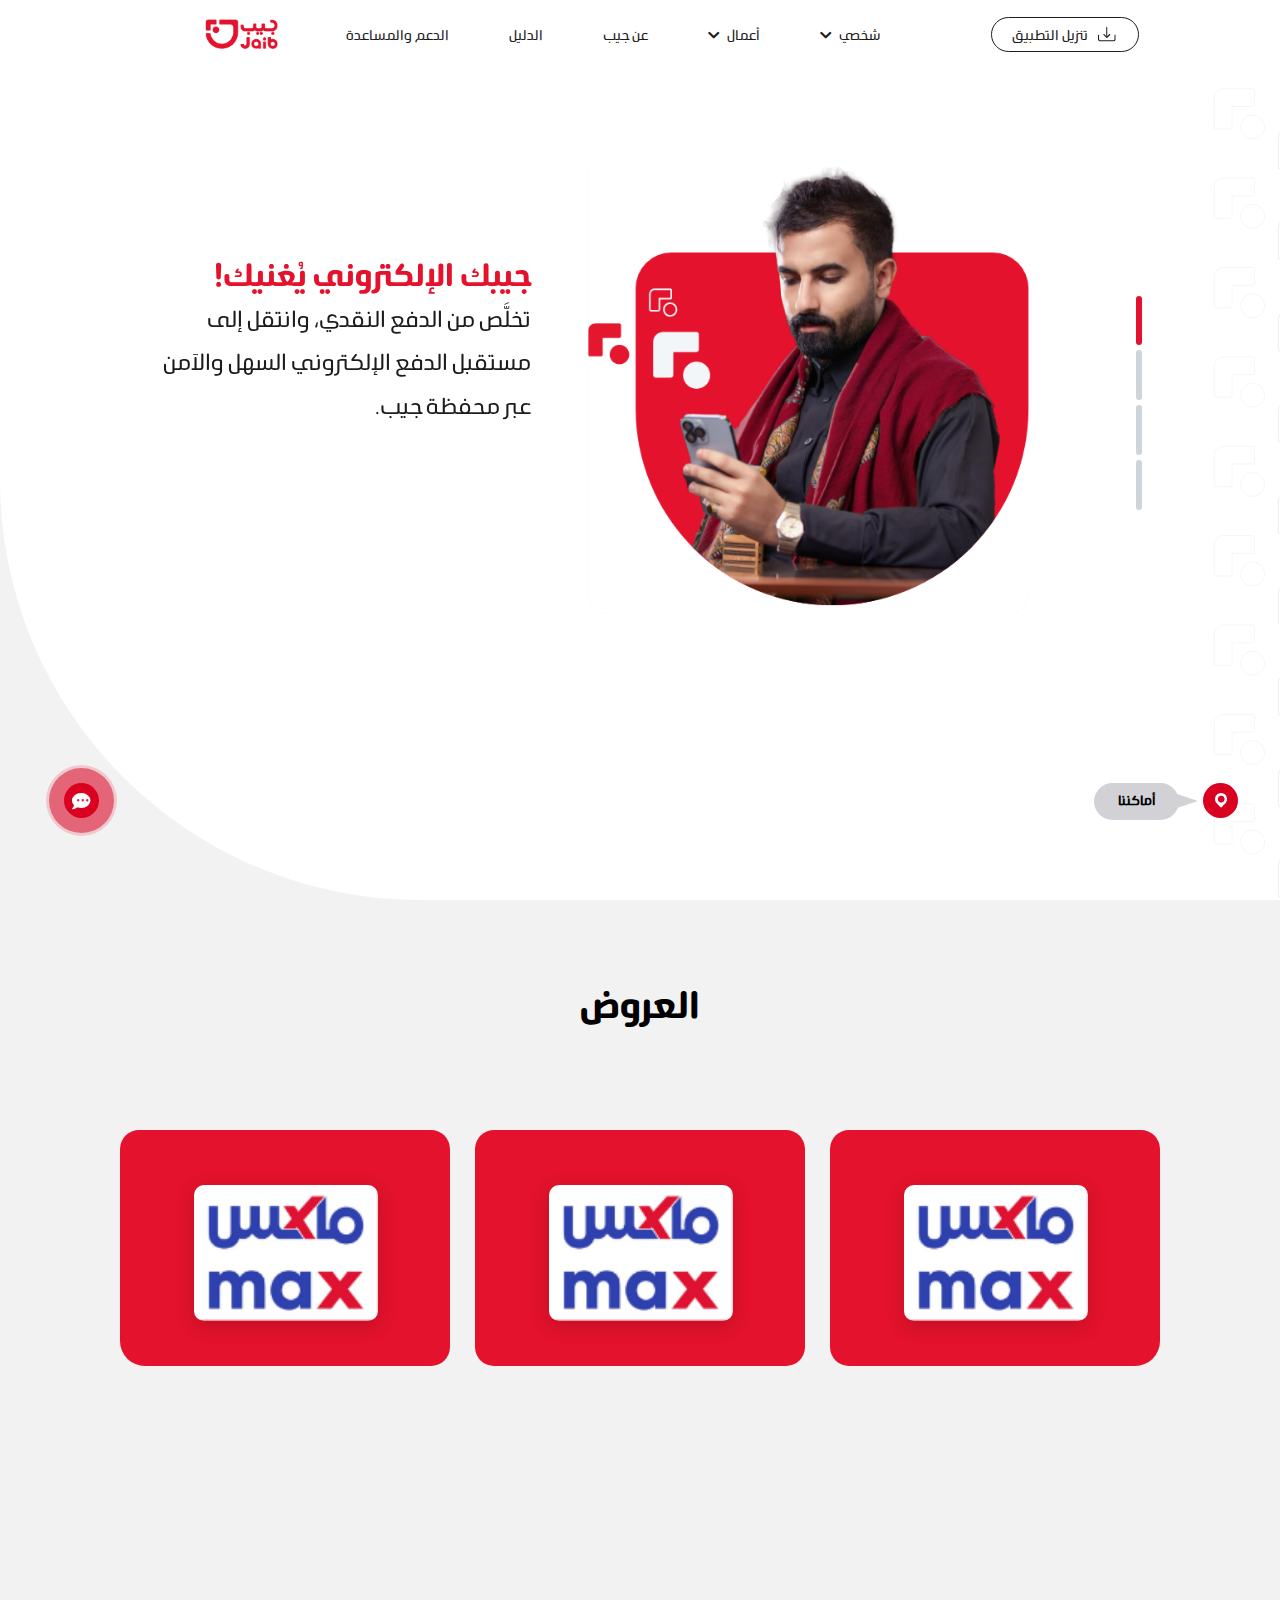
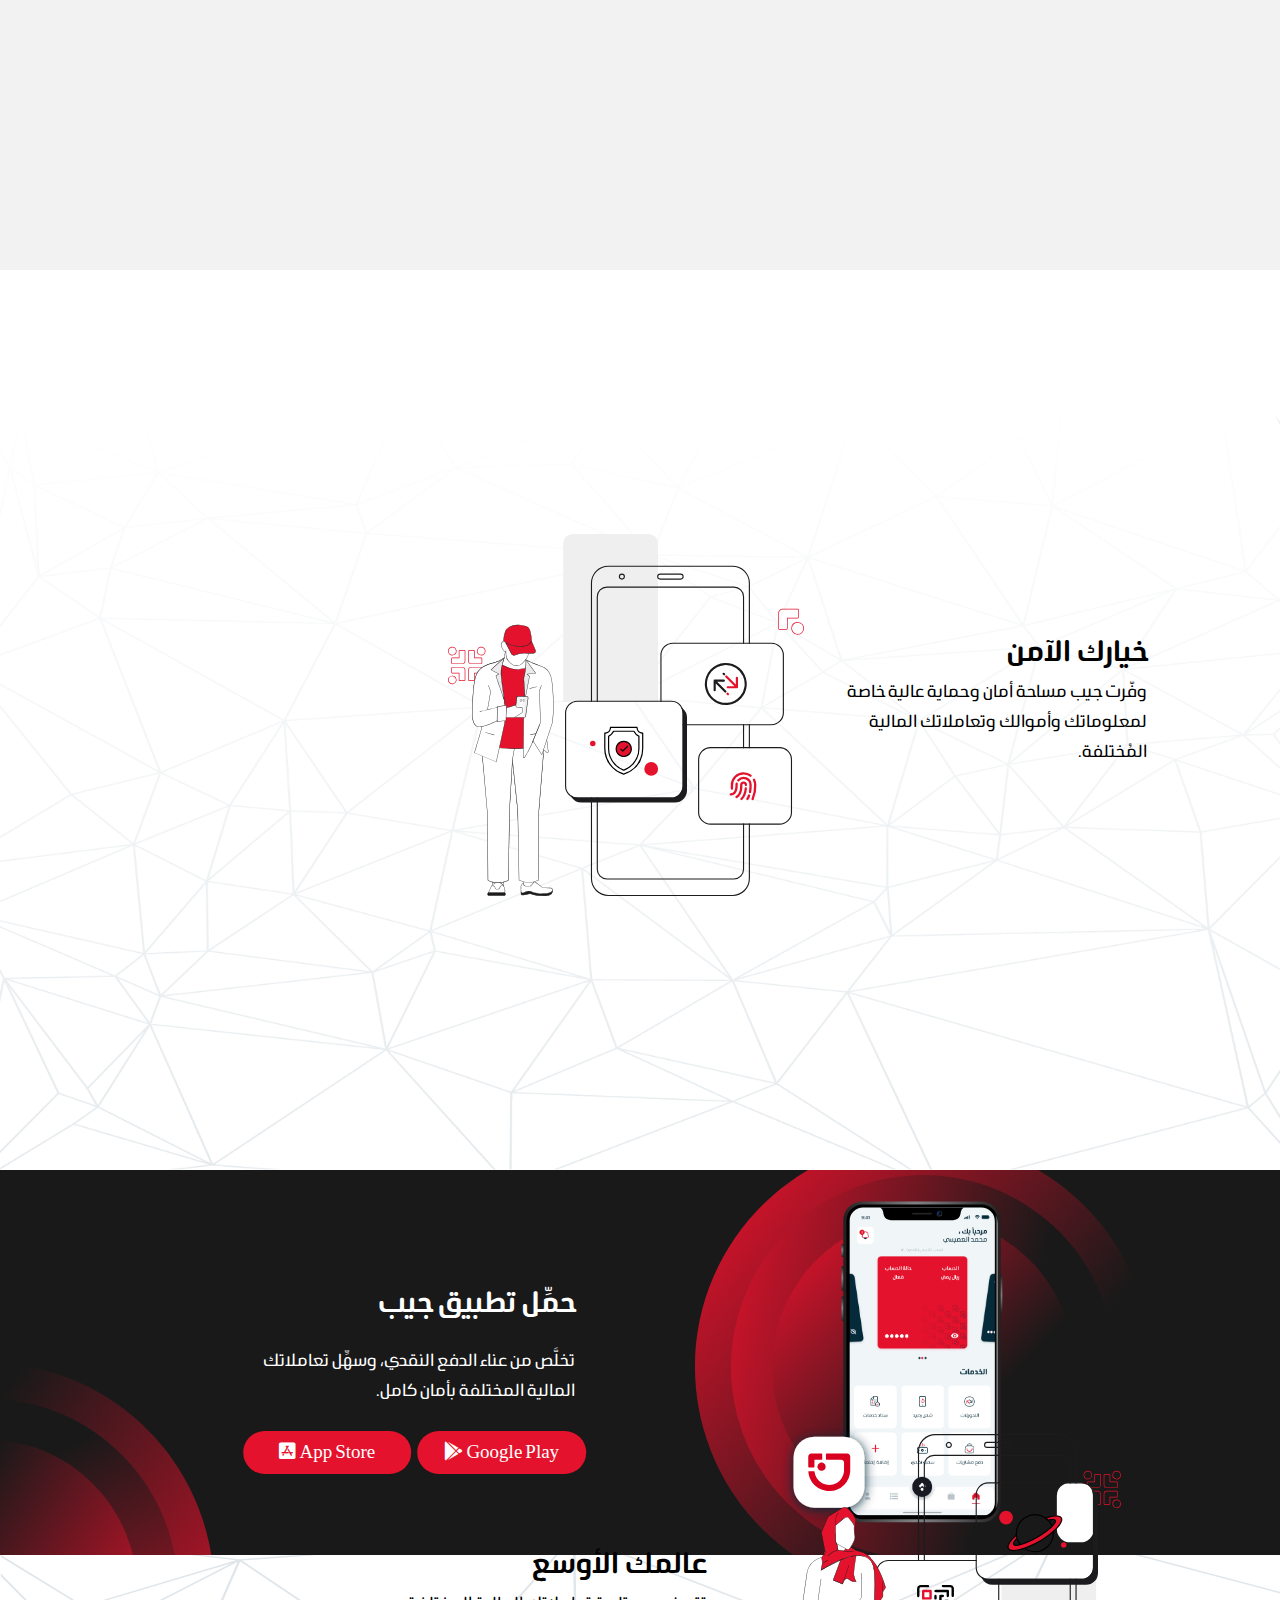
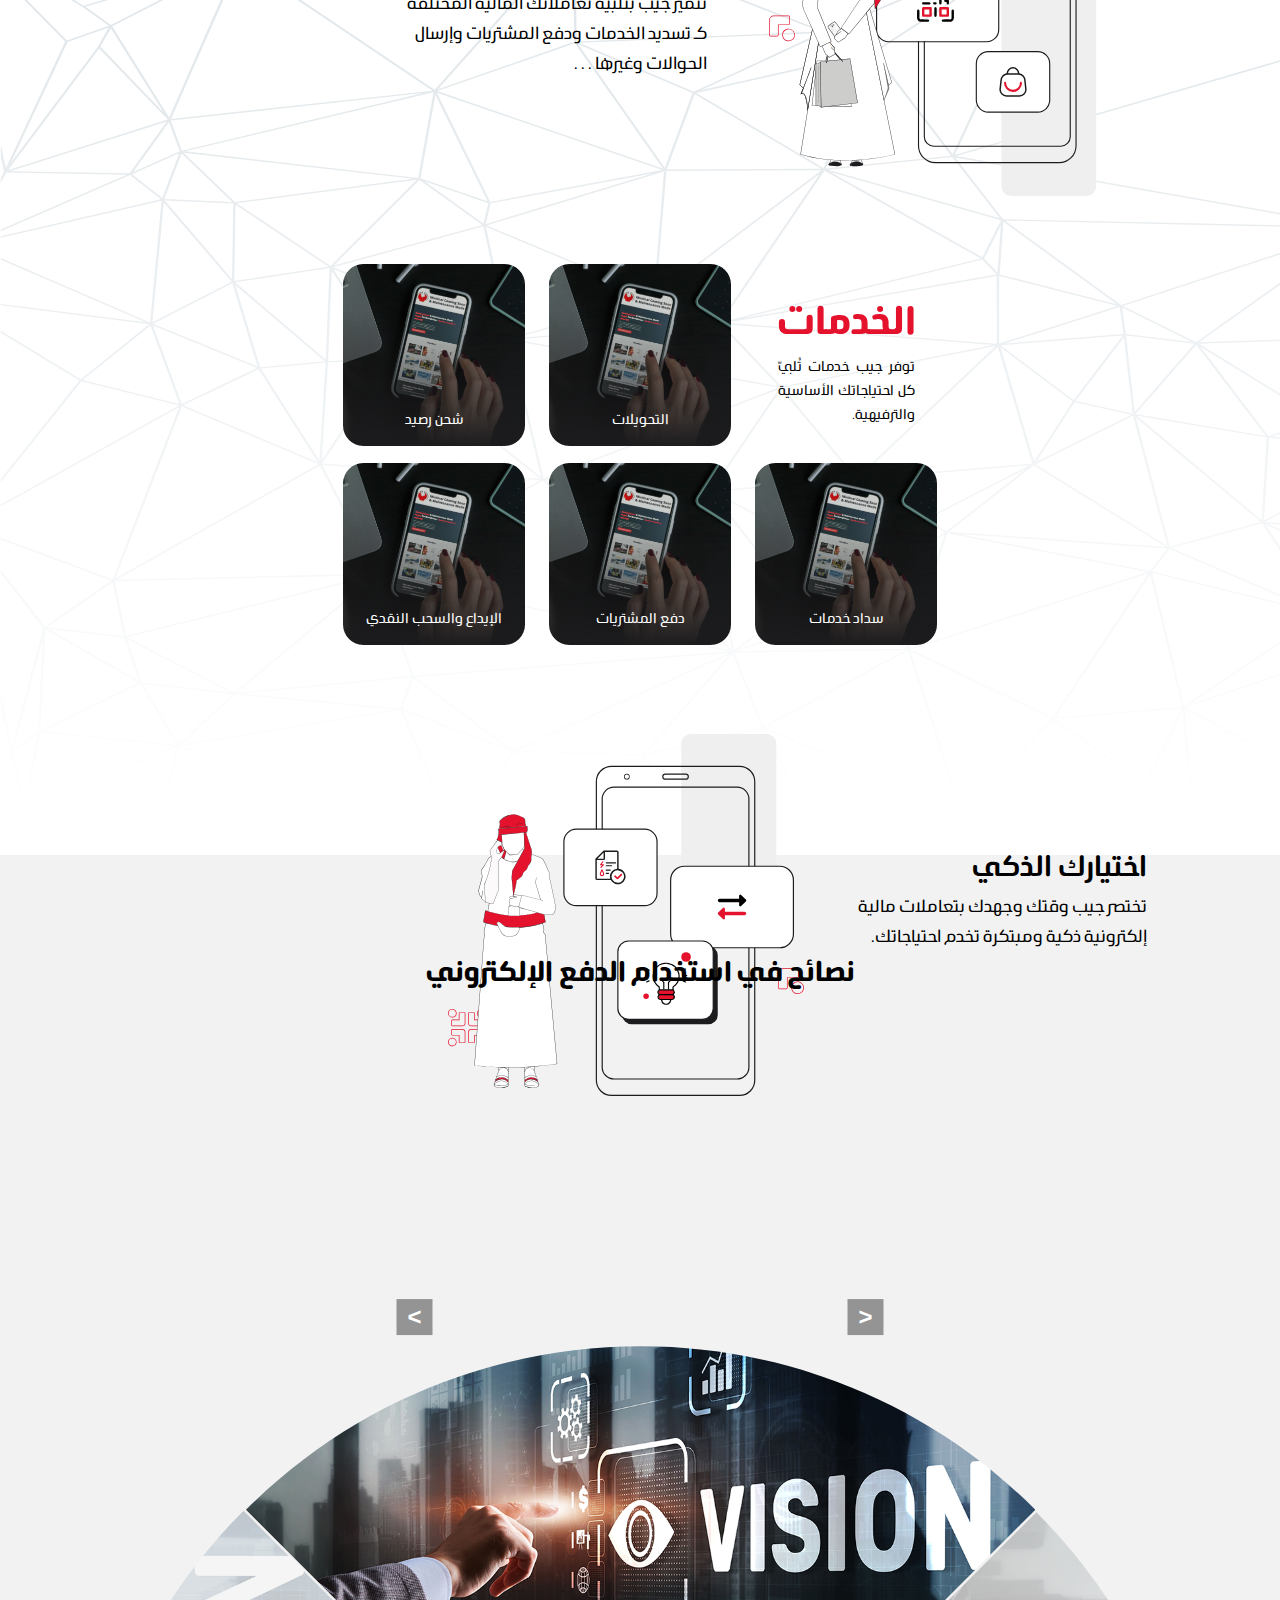
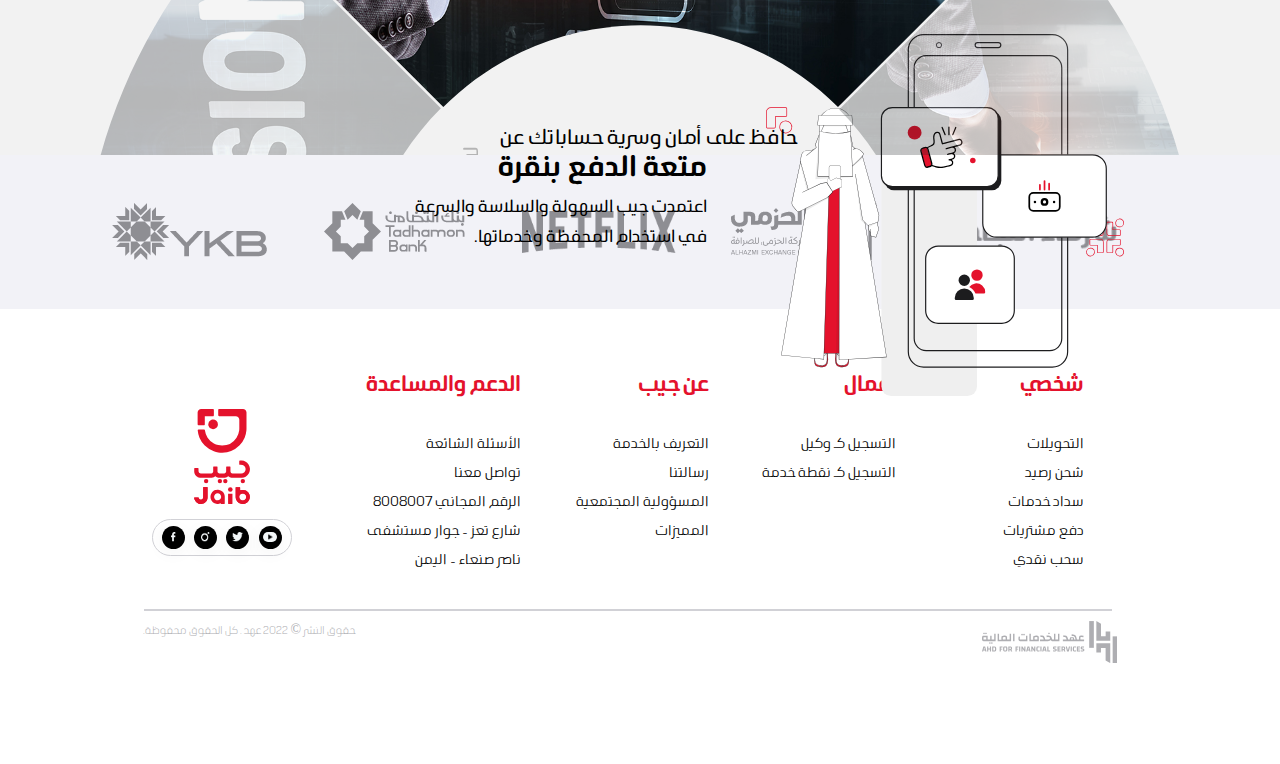
==== commit c7813945: "35435745700" ====
--- a/index.html
+++ b/index.html
@@ -70,8 +70,8 @@
                 <a href="#"><i class="fas fa-chevron-down"></i>شخصي</a>
                 <input type="checkbox" id="btn-1">
                 <ul class="drop-one">
-                    <li><a href="" class="service">خدماتنا <span>&#x2022;</span></a></li>
-                    <!-- <li><a href="personal.html" class="service">خدماتنا <span>&#x2022;</span></a></li> -->
+                   
+                    <li><a href="personal.html" class="service">خدماتنا <span>&#x2022;</span></a></li>
                     <li><a href="personal.html#money-transactions">التحويلات المالية</a></li>
                     <li><a href="personal.html#recharge-balance">شحن رصيد</a></li>
                     <li><a href="personal.html#Payment-services">سداد الخدمات</a></li>
--- a/css/navbar.css
+++ b/css/navbar.css
@@ -506,8 +506,9 @@
                                                                 border-radius: 20px;
                                                                 font-size: 16px;
                                                                 cursor: pointer;
-                                                                height: 28px;
+                                                                height: 25px !important;
                                                                 transition: background-color 0.3s, color 0.3s;
+                                                                width: 57.04px !important;
                                                             }
                                                             .download-btn span {
                                                                 display: none;
@@ -516,8 +517,264 @@
                                                                 color: #1c1c1e;
                                                                 padding-left: 20px;
                                                                 /* margin-right: 12px; */
-                                                                width: 14px;
-                                                                height: 15px;
+                                                                width: 16.29px !important;
+                                                                height: 13.81 !important;
+                                                                transition: color 0.3s;
+                                                                background: url(../images/Group\ 5734.png) no-repeat;
+                                                            }
+                                                        }
+                                                        @media (min-width: 321px) and (max-width: 375px) {
+                                                            .llla {
+                                                                position: absolute;
+                                                                float: left;
+                                                            }
+                                                            nav {
+                                                                background: white;
+                                                                display: flex;
+                                                                position: fixed;
+                                                                top: 0;
+                                                                right: 0;
+                                                                left: 0;
+                                                                height: 50px;
+                                                                z-index: 50;
+                                                                transition: all 80ms ease-out;
+                                                                flex-direction: row;
+                                                                justify-content: center;
+                                                                align-items: center;
+                                                              }
+                                                            nav ul {
+                                                                position: absolute;
+                                                                top: 50px !important;
+                                                                margin-right: 0px;
+                                                                width: 100%;
+                                                            }
+                                                            nav .logo {
+                                                                padding-left: 28px;
+                                                                width: 100%;
+                                                                padding-top: 4px;
+                                                            }
+                                                            .llla {
+                                                                display: flex;
+                                                                padding-top: 0px;
+                                                                position: absolute;
+                                                                right: 64px;
+                                                                top:13px !important;
+                                                                background: transparent;
+                                                                flex-direction: row;
+                                                                flex-wrap: nowrap;
+                                                                align-content: flex-end;
+                                                                justify-content: flex-end;
+                                                            }
+                                                            .logo a img {
+                                                                height:21.86px  ;
+                                                                width: auto;
+                                                                border-radius: 0px;
+                                                                box-shadow: 0px 0px 0px transparent;
+                                                              }
+                                                            nav ul .drop-one {
+                                                                margin-left: -15px;
+                                                            }
+                                                            nav ul .drop-tow {
+                                                                margin-left: -15px;
+                                                            }
+                                                            nav ul .drop-three {
+                                                                margin-left: -15px;
+                                                            }
+                                                            nav ul .drop-fore {
+                                                                margin-left: -15px;
+                                                            }
+                                                            nav ul .drop-five {
+                                                                margin-left: -15px;
+                                                            }
+                                                            nav ul li,
+                                                            nav ul ul li {
+                                                                display: block;
+                                                                width: 100%;
+                                                                height: fit-content;
+                                                                left: 7px;
+                                                                float: right;
+                                                                text-align: center;
+                                                                background: #8E8E93;
+                                                            }
+                                                            nav ul ul li {
+                                                                padding-top: 2px;
+                                                                padding-bottom: 2px;
+                                                            }
+                                                            nav ul ul li:hover {
+                                                                background: #8e8e93;
+                                                            }
+                                                            nav ul ul {
+                                                                top: 70px;
+                                                                position: static;
+                                                                border-top: none;
+                                                                float: none;
+                                                                display: none;
+                                                                width: 100%;
+                                                                opacity: 1;
+                                                                visibility: visible;
+                                                                background: #8e8e93
+                                                            }
+                                                            nav ul ul a {
+                                                                padding-left: 60px;
+                                                            }
+                                                            nav ul ul li a {
+                                                                line-height: 40px;
+                                                                text-align: center;
+                                                                font-size: 20px;
+                                                                padding-left: 10px;
+                                                                height: auto;
+                                                                width: 100%;
+                                                                color: white;
+                                                                font-family: Light1;
+                                                                background: #8e8e93 !important;
+                                                            }
+                                                            nav ul ul li a:hover {
+                                                                background: #8e8e93;
+                                                            }
+                                                            .show {
+                                                                display: block;
+                                                                color: white;
+                                                                background: #e4122c;
+                                                                font-size: 18px;
+                                                                padding: 0 20px;
+                                                                line-height: 50px;
+                                                                cursor: pointer;
+                                                                font-family: myFirstFont;
+                                                                font-weight: normal;
+                                                            }
+                                                            .btn-1:checked+.drop-one {
+                                                                display: block;
+                                                            }
+                                                            .btn-1 .drop-one {
+                                                                display: none;
+                                                            }
+                                                            input[type="checkbox"]:checked+ul {
+                                                                display: block;
+                                                            }
+                                                            .icon {
+                                                                display: block;
+                                                                color: #1c1c1e;
+                                                                position: absolute;
+                                                                right: 44px;
+                                                                top: 17px !important;
+                                                                height: 10px;
+                                                                width: 8px;
+                                                                line-height: 50px;
+                                                                font-size: 20px;
+                                                                cursor: pointer;
+                                                                animation-name: identifierback;
+                                                                transition: all 0.5s;
+                                                            }
+                                                            label div {
+                                                                width: 8px;
+                                                                height: 4px;
+                                                                background-color: #333945;
+                                                                margin-bottom: 4px;
+                                                                margin-left: 0;
+                                                                border-radius: 6px;
+                                                                transition: 0.3s ease width, 0.3s ease margin-left, 0.3s ease margin-bottom, 0.3s ease background-color;
+                                                            }
+                                                            label div:first-child {
+                                                                width: 25px;
+                                                                transition: all .7s;
+                                                            }
+                                                            label div:nth-child(2) {
+                                                                width: 15px;
+                                                                margin-left: 4.5px;
+                                                                background-color: #e4122c;
+                                                                transition: all .7s;
+                                                            }
+                                                            @keyframes identifier {
+                                                                0% {
+                                                                    transform: translateY(215%) translateX(40%) rotateZ(0deg);
+                                                                }
+                                                                100% {
+                                                                    transform: translateY(215%) translateX(40%) rotateZ(-90deg);
+                                                                }
+                                                            }
+                                                            @keyframes identifierback {
+                                                                0% {
+                                                                    transform: translateY(215%) translateX(40%) rotateZ(-90deg);
+                                                                }
+                                                                100% {
+                                                                    transform: translateY(215%) translateX(40%) rotateZ(0deg);
+                                                                }
+                                                            }
+                                                            label div:last-child {
+                                                                width: 25px;
+                                                                transition: all .7s;
+                                                            }
+                                                            #btn:checked+label {
+                                                                transform: translateY(167%) translateX(40%) rotateZ(-90deg) !important;
+                                                                top: 17px;
+                                                                animation-name: identifier;
+                                                                transition: all 0.5s;
+                                                            }
+                                                            #btn:checked+label div {
+                                                                width: 6px;
+                                                                margin-left: 12px;
+                                                                margin-bottom: 3px;
+                                                                display: block;
+                                                            }
+                                                            #btn:checked+label div:first-child {
+                                                                background-color: #1c1c1e;
+                                                            }
+                                                            #btn:checked+label div:nth-child(2) {
+                                                                background-color: #e4122c;
+                                                            }
+                                                            #btn:checked+label div:nth-child(3) {
+                                                                background-color: #1c1c1e;
+                                                            }
+                                                            nav ul a:hover {
+                                                                box-shadow: none;
+                                                                color: white !important;
+                                                            }
+                                                            .show+a,
+                                                            ul {
+                                                                display: none;
+                                                            }
+                                                            [id^='btn']:checked~ul {
+                                                                display: block;
+                                                            }
+                                                            .fa-chevron-down {
+                                                                font-size: 10px;
+                                                                float: left;
+                                                                padding-top: 19px;
+                                                                margin-right: -8px;
+                                                                transform: translateX(107px);
+                                                            }
+                                                            @keyframes arrowdown {
+                                                                0% {
+                                                                    transform: rotateX(150deg)
+                                                                }
+                                                                100% {
+                                                                    transform: rotateX(150deg)
+                                                                }
+                                                            }
+                                                            .download-btn {
+                                                                display: flex;
+                                                                align-items: center;
+                                                                justify-content: center;
+                                                                padding: 10px 20px;
+                                                                background-color: #1c1c1e;
+                                                                color: #1c1c1e;
+                                                                border: 1px solid #1c1c1e;
+                                                                border-radius: 20px;
+                                                                font-size: 16px;
+                                                                cursor: pointer;
+                                                                height: 25px !important;
+                                                                transition: background-color 0.3s, color 0.3s;
+                                                                width: 57.04px !important;
+                                                            }
+                                                            .download-btn span {
+                                                                display: none;
+                                                            }
+                                                            .download-btn i {
+                                                                color: #1c1c1e;
+                                                                padding-left: 20px;
+                                                                /* margin-right: 12px; */
+                                                                width: 16.29px !important;
+                                                                height: 13.81 !important;
                                                                 transition: color 0.3s;
                                                                 background: url(../images/Group\ 5734.png) no-repeat;
                                                             }
--- a/css/main.css
+++ b/css/main.css
@@ -975,7 +975,7 @@
         top: 0;
         background-color: white ;
         background-image: url('../images/Mask\ Group\ 21.svg');
-        background-size: contain;
+        background-size: cover;
         background-repeat: no-repeat;
         width: 100%;
         height: 95.1vh;
@@ -1245,7 +1245,7 @@
         z-index: 0;
         background-image: url('../images/Mask\ Group\ 21.svg');
         background-repeat: no-repeat;
-        background-size: contain;
+        background-size: cover;
         /* background-repeat: no-repeat;
         background-position: right;
         background-size: 25%; */
@@ -2694,7 +2694,7 @@
     .blog-slider__pagination {
         transform: translateX(-50%);
         left: 54% !important;
-        top: 47vh;
+        top: 28vh;
         width: 100% !important;
         display: flex;
         justify-content: center;
@@ -2805,6 +2805,33 @@
         top: 8px;
         right: 7px;
     }
+    /* .swiper-backface-hidden .swiper-slide {
+        transform: translateZ(0);
+        -webkit-backface-visibility: hidden;
+        backface-visibility: hidden;
+        width: 200px !important;
+        margin-right: 23px !important;
+        margin-left: 23px !important;
+      } */
+      .card.swiper-slide.swiper-slide-active{
+        width: 200px !important;
+        margin-right: 23px !important;
+        margin-left: 23px !important;
+      }
+      .card.swiper-slide.swiper-slide-prev
+      {
+        width: 200px !important;
+      
+        margin-left: 35px;
+      }
+      .card.swiper-slide.swiper-slide-next{
+        width: 200px !important;
+      
+        margin-left: 35px;
+      }
+    /* .card .swiper-slide .swiper-slide-active{
+    
+    } */
     @keyframes sunrise {
         0% {
             box-shadow: none;
@@ -2823,7 +2850,7 @@
         height: 33px;
         text-align: center;
         border-radius: 19px;
-        font-weight: 900;
+        font-weight: normal;
         color: #00bfb6;
         font-family: myFirstFont;
         font-size: 17px;
@@ -2831,12 +2858,12 @@
         color: black;
         position: fixed;
         z-index: 60;
-        left: 60.5%;
+        left: 56.5%;
         right: 0;
         top: 91%;
         float: right;
         background: #D1D1D6;
-    }
+      }
     .sb12:before {
         content: "";
         width: 0px;
@@ -2926,7 +2953,7 @@
     .image-content {
         position: relative;
         width: inherit;
-        height: 196px;
+        height: 150px;
         background: #e4122c;
         /* transform: translateY(99px) translateX(0px); */
         border-radius: 19px;
@@ -2935,7 +2962,7 @@
         transform: translateY(-77px) translateX(0px) !important;
     }
     .card {
-        height: 390px  !important;
+        height: 297px   !important;
     }
     .content {
         opacity: 1;
@@ -2943,26 +2970,38 @@
     }
     .imgbox {
         position: absolute;
-        width: 155px !important;
-        height: 99px;
-        transform: translateY(15px) translateX(1px) !important;
+        width: 114px !important;
+        height: 73px;
+        transform: translateY(9px) translateX(1px) !important;
         z-index: 99;
         border-radius: 21px;
     }
-    h2 {
+    .swiper-button-prev::after, .swiper-button-next::after {
+        font-family: swiper-icons;
+        text-transform: none !important;
+        letter-spacing: 0;
+        text-transform: none;
+        font-variant: initial;
+        line-height: 1;
+        font-size: 29px !important;
+      }
+    
+   .card .content h2 {
         color: black !important;
         z-index: 1;
         margin: 0;
         opacity: 1;
         transition: opacity 1.5s;
-        padding-bottom: 20px;
-        font-weight: normal;
-font-size: 25px !important;
+        padding-bottom: 10px;
+        font-weight: normal;
+font-size: 20px !important;
         
     }
-    p {
+   .card .content p {
         opacity: 1;
         font-size: 18px !important;
+        font-weight: normal !important;
+        font-family: myFirstFont !important;
         font-weight: normal !important;
     }
     .read-more {
@@ -2979,7 +3018,8 @@
 font-weight: normal;
     }
     .fa-angle-left{
-        font-size: 18px !important;
+        font-size: 15px !important;
+        margin-top: 4px !important;
     }
     .service-continer {
         width: 313px !important;
@@ -2993,14 +3033,14 @@
     .swiper-button-next,
     .swiper-container-rtl .swiper-button-prev {
         right: 11px !important;
-        top: 279px !important;
+        top: 32vh !important;
         left: auto;
         /* padding-left: 9px; */
     }
     .swiper-button-prev,
     .swiper-container-rtl .swiper-button-next {
         left: 5px !important;
-        top: 279px !important;
+        top: 32vh !important;
         right: auto;
     }
     .swiper-pagination {
@@ -3026,13 +3066,14 @@
         display: block;
         top: 10 vh;
         min-height: 52vh !important;
+        margin-top: 9vh;
     }
     .offer {
         /* background-color: #8e8e93; */
         display: flex;
         position: relative;
         padding-top: 0%;
-        top: 9% !important;
+        top: 4% !important;
         flex-direction: row;
         align-content: center;
         justify-content: center;
@@ -3067,6 +3108,18 @@
     }
     .mCSB_scrollTools .mCSB_draggerContainer {
         top: 47vh !important;
+    }
+    .continer:nth-child(1){
+        flex-direction: column !important;
+    }
+    .continer:nth-child(2){
+        flex-direction: column !important;
+    }
+    .continer:nth-child(3){
+        flex-direction: column !important;
+    }
+    .continer:nth-child(4){
+        flex-direction: column !important;
     }
     .continer {
         display: flex;
@@ -3111,13 +3164,13 @@
     }
     .titel-part h1 {
         text-align: right;
-        font-size: 21px !important;
+        font-size: 25px !important;
         font-weight: normal;
         font-family: myfifthFont;
     }
     .titel-part h2 {
         text-align: right;
-        font-size: 12px !important;
+        font-size: 14px !important;
         font-family: myFirstFont;
         font-weight: normal;
         margin-bottom: 26px;
@@ -3157,22 +3210,33 @@
         flex-wrap: nowrap;
         align-items: flex-end;
         height: 65.21px;
-        width: 174px;
-        margin-bottom: 4vh;
+        width: 211px;
+        margin-bottom: 8vh;
     }
     .titel-part-tow h1 {
         text-align: right;
-        font-size: 21px !important;
+        font-size: 25px !important;
         font-weight: normal;
         font-family: myfifthFont;
     }
     .titel-part-tow h2 {
         text-align: right;
-        font-size: 15px !important;
+        font-size: 14px !important;
         font-family: myFirstFont;
         font-weight: normal;
         margin-bottom: 26px;
     }
+    .continer:nth-child(4) .content-part .titel-part {
+width: 208px !important;
+margin-bottom: 8vh;
+    }
+    .continer:nth-child(1) .content-part .titel-part{
+        width: 208px !important;
+    }
+    .continer:nth-child(3) .content-part .titel-part{
+        width: 208px !important;
+    }
+  
     .thier-section {
         height: 100vh;
         background: #FFFFFF;
@@ -3264,12 +3328,145 @@
         object-fit: contain;
         transform: translateX(-7px) translateY(5px);
     }
+    .service-section-patern {
+        display: flex;
+        flex-direction: column;
+        justify-content: center;
+        align-items: center;
+        width: 100%;
+        height: 100vh;
+        background-image: url('../images/Path\ 9324.svg');
+        background-repeat: no-repeat !important;
+        background-size: contain;
+        background-color: #FFFFFF;
+      }
+
+      .service-continer {
+        width: 290px !important;
+        height: 492px;
+      }
+      .sevice-continer-text-titel {
+        font-size: 38px;
+        color: #E4122C;
+        font-family: myScoundFont;
+        font-weight: normal;
+      }
+      .sevice-continer-text-subtitel {
+        font-size: 14px;
+        width: 105px;
+        height: 57px;
+        direction: rtl;
+        text-align: justify;
+        font-family: myFirstFont;
+      }
+      .c {
+        width: 135px !important;
+        height: 135px !important;
+      }
+      .sevice-continer-frist {  
+        width: 135px !important;
+        height: 135px !important;
+      }
+      .sevice-continer-frist-image{
+        width: 135px !important;
+        height: 135px !important;
+      }
+      .sevice-continer-frist-image-titel{
+        font-size: 14px;
+        font-weight: normal;
+    }
+    .scound {
+        width: 135px !important;
+        height: 135px !important;
+      }
+      .sevice-continer-scound {  
+        width: 135px !important;
+        height: 135px !important;
+      }
+      .sevice-continer-scound-image{
+        width: 135px !important;
+        height: 135px !important;
+      }
+      .sevice-continer-scound-image-titel{
+        font-size: 14px;
+        font-weight: normal;
+    }
+    .third {
+        width: 135px !important;
+        height: 135px !important;
+      }
+      .sevice-continer-third {  
+        width: 135px !important;
+        height: 135px !important;
+      }
+      .sevice-continer-third-image{
+        width: 135px !important;
+        height: 135px !important;
+      }
+      .sevice-continer-third-image-titel{
+        font-size: 14px;
+        font-weight: normal;
+    }
+    .forth {
+        width: 135px !important;
+        height: 135px !important;
+      }
+      .sevice-continer-forth {  
+        width: 135px !important;
+        height: 135px !important;
+      }
+      .sevice-continer-forth-image{
+        width: 135px !important;
+        height: 135px !important;
+      }
+      .sevice-continer-forth-image-titel{
+        font-size: 14px;
+        font-weight: normal;
+    }
+    .fifth {
+        width: 135px !important;
+        height: 135px !important;
+      }
+      .sevice-continer-fifth {  
+        width: 135px !important;
+        height: 135px !important;
+      }
+      .sevice-continer-fifth-image{
+        width: 135px !important;
+        height: 135px !important;
+      }
+      .sevice-continer-fifth-image-titel{
+        font-size: 14px;
+        font-weight: normal;
+    }
+    .mobile-tablet-slider {
+        display: flex;
+        flex-direction: column;
+        justify-content: center;
+        align-items: center;
+        width: 100%;
+        height: fit-content;
+        background-color: #FFFFFF;
+        background-image: url('../images/Mask Group 42.svg');
+        background-size: contain;
+        height: 90vh !important;
+
+background-position: center;      
+      }
+      .adviccee {
+        width: 188px;
+        text-align: center;
+      }
     .contentt {
         position: relative;
         height: 100vh;
         transform: rotate(180deg) translateY(-40vh);
         display: none !important;
     }
+    .triple-slider .swiper {
+        height: 288px !important;
+
+      }
     .advice {
         font-size: 30px;
         font-family: myScoundFont;
@@ -3307,6 +3504,30 @@
         position: relative;
         overflow: hidden;
     }
+    .sponsor img:nth-child(1) {
+        margin-right: 12px !important;
+        object-fit: contain;
+      }
+    .sponsor img:nth-child(2) {
+      margin-right: 12px !important;
+      object-fit: contain;
+    }
+    .sponsor img:nth-child(3) {
+        margin-right: 12px !important;
+        object-fit: contain;
+      }
+      .sponsor img:nth-child(4) {
+        margin-right: 12px !important;
+        object-fit: contain;
+      }
+    .sponsor img {
+        width: 56.54px !important;
+        height: 21.07px !important;
+      }
+    .sponsor-section {
+
+        margin-left: 13px;
+      }
     .post {
         background-color: #FFFFFF;
         position: absolute;
@@ -3342,7 +3563,7 @@
     .box {
         width: 150px;
         margin: 20px auto;
-        display: none;
+        display: contents;
     }
     .box div {
         display: inline-block;
@@ -3351,15 +3572,42 @@
         border: solid 2px aquamarine;
         border-radius: 50%;
     }
+    .footer {
+        height: 100% !important;
+      }
+      .b-footer hr {
+        width: 84%;
+        border: 0.5px solid #D1D1D6;
+        height: 1px;
+        margin-left: 7%;
+      }
+      .b-footer p {
+        font-size: 9px;
+        font-weight: normal;
+        color: #AEAEB2;
+        margin-left: 6.5vw;
+      }
+      .ahd-logo {
+        width: 88.34px;
+        height: 27.47px;
+        background: url('../images/footer/Group\ 6587.svg');
+          background-repeat: repeat;
+          background-size: auto;
+        background-repeat: repeat;
+        background-size: auto;
+        background-repeat: no-repeat;
+        background-size: contain;
+        margin-left: 13vw;
+      }
 }
 
 @media (min-width: 321px) and (max-width: 375px) {
     .landing {
         /* background-color: #F2F2F7; */
-        min-height: 80vh !important;
+        min-height: 92.5vh !important;;
         position: relative;
         display: block;
-        /* top: 70px; */
+        top: -20px;
     }
     .landing .first-slider {
         position: absolute;
@@ -3367,14 +3615,14 @@
         z-index: 0;
         background-image: url(../images/Mask\ Group\ 362.svg);
         background-size: contain;
-        background-position-y: 153.62px;
+        background-position-y: 74.62px; 
         /* background-position: center; */
         background-repeat: no-repeat;
         left: 0;
         top: 0;
         background-color: white;
         width: 100%;
-        height: 80vh !important;
+        height: 92.5vh !important;;
         border-radius: 0px 0px 0px 236px;
     }
     .landing .first-slider>i {
@@ -3403,7 +3651,7 @@
     }
     .blog-slider__content {
         height: 206px;
-        width: 244px;
+        width: 254px;
         transform: translateX(-229px) !important;
         /* transform: translateX(-280px) translateY(-50px); */
         text-align: right;
@@ -3420,7 +3668,7 @@
         /* animation: mymove 5s; */
     }
     .blog-slider__title {
-        font-size: 25px !important;
+        font-size: 40px !important;
         font-weight: normal !important;
         color: #e4122c;
         margin-bottom: 5px;
@@ -3436,7 +3684,7 @@
         color: #1c1c1e;
         margin-bottom: 25px;
         line-height: 1.5em;
-        font-size: 15px !important;
+        font-size: 20px !important;
         font-family: myFirstFont;
         font-weight: normal;
         /* width: 294px; */
@@ -3445,7 +3693,7 @@
     .blog-slider__pagination {
         transform: translateX(-50%);
         left: 50% !important;
-        top: 370px;
+        top: 387px;
         width: 100% !important;
         display: flex;
         justify-content: center;
@@ -3515,9 +3763,29 @@
     }
     .offer h1 {
         font-family: 'myScoundFont';
-        font-size: 48px;
+        font-size: 30px;
         opacity: 1;
     }
+    .card .imgbox {
+        position: absolute;
+        width: 114px !important;
+        height: 73px !important;
+        transform: translateY(4px) translateX(1px);
+        z-index: 99;
+        border-radius: 21px;
+      }
+     .content h2{
+        font-size: 25px;
+        font-weight: normal;
+        padding-bottom: 12px !important;
+     }
+     .content p{
+        font-size: 18px;
+        font-weight: normal;
+     }
+     .swiper-button-next::after, .swiper-button-prev::after {
+    font-size: 29px !important;
+      }
     .btn-chatbot {
         display: flex;
         position: fixed;
@@ -3574,7 +3842,7 @@
         height: 33px;
         text-align: center;
         border-radius: 19px;
-        font-weight: 900;
+        font-weight: normal;
         color: #00bfb6;
         font-family: myFirstFont;
         font-size: 17px;
@@ -3655,7 +3923,7 @@
     }
     .card {
         position: relative;
-        width: inherit;
+        width: 230px;
         height: 230px;
         border-radius: 19px;
         /* box-shadow: 0px 5px 20px rgb(0 0 0 / 50%); */
@@ -3665,10 +3933,19 @@
         transform: translateX(0px);
         transition: all 0.5s ease-in-out;
     }
+    .card.swiper-slide.swiper-slide-active {
+        width: 230px !important;
+        margin-right: 23px !important;
+        margin-left: 18px !important;
+      }
+      .card.swiper-slide.swiper-slide-next {
+        width: 230px !important;
+        margin-left: 35px;
+      }
     .image-content {
         position: relative;
-        width: inherit;
-        height: 240px;
+        width: 230px;
+        height: 150px;
         background: #e4122c;
         /* transform: translateY(99px) translateX(0px); */
         border-radius: 19px;
@@ -3677,12 +3954,17 @@
         transform: translateY(-77px) translateX(0px) !important;
     }
     .card {
-        height: 454px !important;
+        height: 311px !important;
     }
     .content {
+        display: flex;
+        flex-direction: column;
+        justify-content: center;
+        align-items: center;
         opacity: 1;
         transform: translateY(-75px) !important;
     }
+    
     h2 {
         color: black !important;
         z-index: 1;
@@ -3702,28 +3984,38 @@
         font-weight: normal;
     }
     .read-more {
+        display: flex;
+        flex-direction: row;
+        justify-content: center;
+        align-items: center;
         opacity: 1;
         background: transparent !important;
         color: black !important;
-        font-weight: normal;
-    }
-    .swiper-button-next,
-    .swiper-container-rtl .swiper-button-prev {
-        right: 8px !important;
-        top: 279px !important;
+        width: 128px !important;
+        height: 36px !important;
+        font-size: 18px !important;
+        font-weight: normal;
+    }
+    .fa-angle-left {
+        font-size: 15px !important;
+        margin-top: 4px !important;
+      } 
+      .swiper-button-next, .swiper-container-rtl .swiper-button-prev {
+        right: 11px !important;
+        top: 28vh !important;
         left: auto;
-        /* padding-left: 9px; */
-    }
+        padding-left: 9px;
+      }
     .swiper-button-prev,
     .swiper-container-rtl .swiper-button-next {
         left: 12px !important;
-        top: 279px !important;
+        top: 28vh !important;
         right: auto;
     }
     .swiper-pagination {
         position: relative;
         left: 47% !important;
-        bottom: 33px !important;
+        bottom: 168px !important;
         text-align: center;
         transition: .3s opacity;
         transform: translate3d(0, 0, 0);
@@ -3737,7 +4029,7 @@
         display: block;
     }
     .landing .first-slider {
-        height: 90vh !important;
+        height: 90vh ;
     }
     .secoundslider {
         /* height: 90vh !important; */
@@ -3748,7 +4040,7 @@
     .secound {
         position: relative;
         display: block;
-        top: 4vh;
+        top: 15vh;
         min-height: 85vh !important;
         max-height: 100vh !important;
     }
@@ -3757,7 +4049,7 @@
         display: flex;
         position: relative;
         padding-top: 0%;
-        top: 2% !important;
+        top: 71px  !important;
         flex-direction: row;
         align-content: center;
         justify-content: center;
@@ -3803,13 +4095,26 @@
     }
     .continer {
         display: flex;
-        flex-direction: column-reverse;
+        flex-direction: column-reverse ;
         padding-bottom: 10px;
         height: 100vh;
         justify-content: center;
         padding-bottom: 22vh;
         align-content: center;
         align-items: center;
+    }
+    .continer:nth-child(1){
+        flex-direction: column;
+    }
+    .continer:nth-child(1) .content-part{
+        display: flex;
+flex-direction: column;
+justify-content: center;
+height: fit-content !important;
+width: 243px !important;
+    }
+    .continer:nth-child(1) .content-part .titel-part{
+        width: 229px;
     }
     .image-part {
         display: flex;
@@ -3844,13 +4149,13 @@
     }
     .titel-part h1 {
         text-align: right;
-        font-size: 21px !important;
+        font-size: 30px !important;
         font-weight: normal;
         font-family: myfifthFont;
     }
     .titel-part h2 {
         text-align: right;
-        font-size: 12px !important;
+        font-size: 18px !important;
         font-family: myFirstFont;
         font-weight: normal;
         margin-bottom: 26px;
@@ -3866,7 +4171,7 @@
     }
     .continer:nth-child(2) {
         display: flex;
-        flex-direction: column-reverse;
+        flex-direction: column;
         padding-bottom: 10px;
         height: 100vh;
         justify-content: center;
@@ -3884,6 +4189,58 @@
         align-items: flex-end;
         padding-bottom: 3vh;
     }
+    .continer:nth-child(2) .content-part{
+        display: flex;
+flex-direction: column;
+justify-content: center;
+height: fit-content !important;
+width: 243px !important;
+    }
+    .continer:nth-child(2) .content-part .titel-part-tow{
+        width: 229px;
+    }
+    .continer:nth-child(3) .content-part{
+        display: flex;
+flex-direction: column;
+justify-content: center;
+height: fit-content !important;
+width: 243px !important;
+    }
+    .continer:nth-child(3) .content-part .titel-part{
+        width: 229px;
+    }
+    .continer:nth-child(4) .content-part{
+        display: flex;
+flex-direction: column;
+justify-content: center;
+height: fit-content !important;
+width: 243px !important;
+    }
+    .continer:nth-child(4) .content-part .titel-part{
+        width: 229px;
+        margin-bottom: 10vh;
+    }
+   
+    .continer:nth-child(3) {
+        display: flex;
+        flex-direction: column;
+        padding-bottom: 10px;
+        height: 100vh;
+        justify-content: center;
+        padding-bottom: 18vh;
+        align-content: center;
+        align-items: center;
+    }
+    .continer:nth-child(4) {
+        display: flex;
+        flex-direction: column;
+        padding-bottom: 10px;
+        height: 100vh;
+        justify-content: center;
+        padding-bottom: 18vh;
+        align-content: center;
+        align-items: center;
+    }
     .titel-part-tow {
         display: flex;
         flex-direction: column;
@@ -3891,17 +4248,17 @@
         align-items: flex-end;
         height: 65.21px;
         width: 174px;
-        margin-bottom: 4vh;
+        margin-bottom: 10vh;
     }
     .titel-part-tow h1 {
         text-align: right;
-        font-size: 21px !important;
+        font-size: 30px !important;
         font-weight: normal;
         font-family: myfifthFont;
     }
     .titel-part-tow h2 {
         text-align: right;
-        font-size: 15px !important;
+        font-size: 16px !important;
         background-size: cover;
         font-family: myFirstFont;
         font-weight: normal;
@@ -3922,20 +4279,24 @@
     }
     .content-app-daownload-section h1 {
         color: white;
-        font-size: 23px;
+        font-size: 30px;
         font-family: myfifthFont;
         text-align: right;
-        margin-bottom: 18px;
+        margin-bottom: 4px;
     }
     .content-app-daownload-section h2 {
         color: white !important;
         opacity: 1 !important;
         text-align: end;
         font-family: myFirstFont;
-        font-size: 14px !important;
-        font-weight: normal;
-        width: 207px;
+        font-size: 18px !important;
+        font-weight: normal;
+        width: 256px;
         height: 75.92px;
+    }
+    .fa-app-store-ios{
+        font-size: 12px;
+        margin-right: 6px;
     }
     .btn-app-daownload-section {
         position: absolute;
@@ -3950,7 +4311,7 @@
         border: 0;
         border-radius: 30px;
         color: white;
-        font-size: 10px;
+        font-size: 12px;
         font-family: myfifthFont;
         cursor: pointer;
     }
@@ -3961,9 +4322,13 @@
         border: 0;
         border-radius: 30px;
         color: white;
-        font-size: 10px;
+        font-size: 12px;
         font-family: myfifthFont;
         cursor: pointer;
+    }
+    .fa-google-play{
+        font-size: 12px;
+        margin-right: 6px;
     }
     .ios img {
         width: 9.96px;
@@ -4008,6 +4373,18 @@
         width: 100vw !important;
         height: auto !important;
     }
+    .service-section-patern {
+        display: flex;
+        flex-direction: column;
+        justify-content: center;
+        align-items: center;
+        width: 100%;
+        height: 100vh;
+        background-image: url('../images/Path\ 9324.svg');
+        background-repeat: no-repeat !important;
+        background-size: contain;
+        background-color: #FFFFFF;
+      }
     * {
         margin: 0;
         padding: 0;
@@ -4060,8 +4437,18 @@
     .box {
         width: 150px;
         margin: 20px auto;
-        display: none;
-    }
+        display: contents;
+    }
+    .footer {
+        display: flex;
+        flex-flow: row wrap;
+        padding: 0px !important;
+          padding-top: 0px;
+        color: #fff;
+        background-color: #FFFFFF;
+        height: max-content !important;
+        padding-top: 50px !important;
+      }
     .box div {
         display: inline-block;
         width: 30px;
@@ -4069,15 +4456,43 @@
         border: solid 2px aquamarine;
         border-radius: 50%;
     }
+    .mobile-tablet-slider {
+        display: flex;
+        flex-direction: column;
+        justify-content: center;
+        align-items: center;
+        width: 100%;
+        height: fit-content;
+        background-color: #FFFFFF;
+        background-image: url('../images/Mask Group 42.svg');
+        background-size: contain;
+        height: 90vh !important;
+        background-position: center;
+      }
+      .adviccee {
+        display: none;
+        font-size: 30px;
+        font-family: myScoundFont;
+        top: 2vh;
+        position: relative;
+        width: 188px;
+        text-align: center;
+      }
+      .last-footer {
+        display: flex;
+        flex-direction: row;
+        height: 94px;
+        background: white;
+      }
 }
 
 @media (min-width: 376px) and (max-width: 428px) {
     .landing {
         /* background-color: #F2F2F7; */
-        min-height: 80vh !important;
+        min-height: 94.5vh !important;;
         position: relative;
         display: block;
-        /* top: 70px; */
+        top: -20px;
     }
     .landing .first-slider {
         position: absolute;
@@ -4085,14 +4500,14 @@
         z-index: 0;
         background-image: url(../images/Mask\ Group\ 362.svg);
         background-size: contain;
-        background-position-y: 153.62px;
+        background-position-y: 74.62px; 
         /* background-position: center; */
         background-repeat: no-repeat;
         left: 0;
         top: 0;
         background-color: white;
         width: 100%;
-        height: 80vh !important;
+        height: 94.5vh !important;;
         border-radius: 0px 0px 0px 236px;
     }
     .landing .first-slider>i {
@@ -4121,7 +4536,7 @@
     }
     .blog-slider__content {
         height: 206px;
-        width: 244px;
+        width: 254px;
         transform: translateX(-229px) !important;
         /* transform: translateX(-280px) translateY(-50px); */
         text-align: right;
@@ -4138,7 +4553,7 @@
         /* animation: mymove 5s; */
     }
     .blog-slider__title {
-        font-size: 25px !important;
+        font-size: 40px !important;
         font-weight: normal !important;
         color: #e4122c;
         margin-bottom: 5px;
@@ -4154,7 +4569,7 @@
         color: #1c1c1e;
         margin-bottom: 25px;
         line-height: 1.5em;
-        font-size: 15px !important;
+        font-size: 20px !important;
         font-family: myFirstFont;
         font-weight: normal;
         /* width: 294px; */
@@ -4163,7 +4578,7 @@
     .blog-slider__pagination {
         transform: translateX(-50%);
         left: 50% !important;
-        top: 370px;
+        top: 387px;
         width: 100% !important;
         display: flex;
         justify-content: center;
@@ -4233,9 +4648,29 @@
     }
     .offer h1 {
         font-family: 'myScoundFont';
-        font-size: 48px;
+        font-size: 30px;
         opacity: 1;
     }
+    .card .imgbox {
+        position: absolute;
+        width: 114px !important;
+        height: 73px !important;
+        transform: translateY(4px) translateX(1px);
+        z-index: 99;
+        border-radius: 21px;
+      }
+     .content h2{
+        font-size: 25px;
+        font-weight: normal;
+        padding-bottom: 12px !important;
+     }
+     .content p{
+        font-size: 18px;
+        font-weight: normal;
+     }
+     .swiper-button-next::after, .swiper-button-prev::after {
+    font-size: 29px !important;
+      }
     .btn-chatbot {
         display: flex;
         position: fixed;
@@ -4292,7 +4727,7 @@
         height: 33px;
         text-align: center;
         border-radius: 19px;
-        font-weight: 900;
+        font-weight: normal;
         color: #00bfb6;
         font-family: myFirstFont;
         font-size: 17px;
@@ -4349,7 +4784,10 @@
         right: 11.4px;
     }
     .slide-content {
-        margin: 0 60px
+        margin: 0 55px;
+        min-height: 500px !important;
+        max-height: 600px !important;
+        height: 600px;
     }
     .swiper-navBtn {
         display: block;
@@ -4370,7 +4808,7 @@
     }
     .card {
         position: relative;
-        width: inherit;
+        width: 230px;
         height: 230px;
         border-radius: 19px;
         /* box-shadow: 0px 5px 20px rgb(0 0 0 / 50%); */
@@ -4380,10 +4818,19 @@
         transform: translateX(0px);
         transition: all 0.5s ease-in-out;
     }
+    .card.swiper-slide.swiper-slide-active {
+        width: 230px !important;
+        margin-right: 23px !important;
+        margin-left: 8.08vw !important;
+      }
+      .card.swiper-slide.swiper-slide-next {
+        width: 230px !important;
+        margin-left: 35px;
+      }
     .image-content {
         position: relative;
-        width: inherit;
-        height: 240px;
+        width: 230px;
+        height: 150px;
         background: #e4122c;
         /* transform: translateY(99px) translateX(0px); */
         border-radius: 19px;
@@ -4392,12 +4839,17 @@
         transform: translateY(-77px) translateX(0px) !important;
     }
     .card {
-        height: 454px !important;
+        height: 311px !important;
     }
     .content {
+        display: flex;
+        flex-direction: column;
+        justify-content: center;
+        align-items: center;
         opacity: 1;
         transform: translateY(-75px) !important;
     }
+    
     h2 {
         color: black !important;
         z-index: 1;
@@ -4417,59 +4869,44 @@
         font-weight: normal;
     }
     .read-more {
+        display: flex;
+        flex-direction: row;
+        justify-content: center;
+        align-items: center;
         opacity: 1;
         background: transparent !important;
         color: black !important;
-        font-weight: normal;
-    }
-    /* .card.swiper-slide.swiper-slide-prev {
-        width: 75vw!important;
-        margin-right: 51px !important;
-    }
-    .card.swiper-slide.swiper-slide-active {
-        width: 75vw!important;
-        margin-right: 40px !important;
-        
-    }
-    .card.swiper-slide.swiper-slide-next {
-        width: 75vw !important;
-        margin-right: 28px !important;
-    }
-    .card.swiper-slide.swiper-slide-duplicate.swiper-slide-active {
-        margin-left: 12px;
-    }
-    .card.swiper-slide.swiper-slide-duplicate-active {
-        width: 75vw !important;
-        margin-right: 46px !important;
-    }
-    .card.swiper-slide.swiper-slide-duplicate-next {
-        width: 75vw !important;
-        margin-right: 56px !important;
-    }
-    
-    .card.swiper-slide.swiper-slide-duplicate.swiper-slide-next.swiper-slide-duplicate-prev {
-        width: 75vw !important;
-        margin-right: 53px !important;
-    } */
+        width: 128px !important;
+        height: 36px !important;
+        font-size: 18px !important;
+        font-weight: normal;
+    }
+    .fa-angle-left {
+        font-size: 15px !important;
+        margin-top: 4px !important;
+      } 
+      .swiper-button-next, .swiper-container-rtl .swiper-button-prev {
+        right: 11px !important;
+        top: 28vh !important;
+        left: auto;
+        padding-left: 9px;
+      }
     .swiper-button-prev,
     .swiper-container-rtl .swiper-button-next {
-        left: 26px !important;
-        right: auto;
-    }
-    .swiper-button-prev,
-    .swiper-container-rtl .swiper-button-next {
-        top: 279px !important;
+        left: 12px !important;
+        top: 28vh !important;
         right: auto;
     }
     .swiper-pagination {
         position: relative;
         left: 47% !important;
-        bottom: 4%;
+        bottom: 168px !important;
         text-align: center;
         transition: .3s opacity;
         transform: translate3d(0, 0, 0);
         z-index: 10;
-        padding-top: 45px !important;
+        /* padding-top: 45px !important; */
+        position: relative !important;
     }
     .landing {
         min-height: 90vh !important;
@@ -4477,26 +4914,40 @@
         display: block;
     }
     .landing .first-slider {
-        height: 90vh !important;
+        height: 90vh ;
     }
     .secoundslider {
-        height: 90vh !important;
+        /* height: 90vh !important; */
+        min-height: 90vh !important;
+        max-height: 109vh !important;
+        height: max-content !important;
     }
     .secound {
         position: relative;
         display: block;
-        top: 4vh;
-        min-height: 86vh !important;
+        top: 15vh;
+        min-height: 85vh !important;
+        max-height: 100vh !important;
     }
     .offer {
         /* background-color: #8e8e93; */
         display: flex;
         position: relative;
         padding-top: 0%;
-        top: 2% !important;
+        top: 71px  !important;
         flex-direction: row;
         align-content: center;
         justify-content: center;
+    }
+    .custom-scrollbar-js {
+        display: flex;
+        height: 100vh;
+        width: 300px;
+        background: transparent;
+        transform: translateX(35vw);
+        flex-direction: column;
+        scroll-snap-type: y proximity;
+        scroll-behavior: smooth;
     }
     .thier-section {
         height: 100vh;
@@ -4507,50 +4958,10 @@
         background-size: 100vw 84%;
         background-position-y: bottom;
     }
-    .swiper-button-next,
-    .swiper-container-rtl .swiper-button-prev {
-        right: 25px !important;
-        top: 279px !important;
-        left: auto;
-        /* padding-left: 9px; */
-    }
-    .swiper-pagination {
-        position: relative;
-        left: 47% !important;
-        bottom: 4%;
-        text-align: center;
-        transition: .3s opacity;
-        transform: translate3d(0, 0, 0);
-        z-index: 10;
-        padding-top: 45px !important;
-    }
-    .landing {
-        min-height: 92vh !important;
-        position: relative;
-        display: block;
-    }
-    .landing .first-slider {
-        height: 92vh !important;
-    }
-    .secoundslider {
-        height: 92vh !important;
-    }
-    .secound {
-        position: relative;
-        display: block;
-        top: 4vh;
-        min-height: 77vh !important;
-    }
-    .offer {
-        /* background-color: #8e8e93; */
-        display: flex;
-        position: relative;
-        padding-top: 0%;
-        top: 2% !important;
-        flex-direction: row;
-        align-content: center;
-        justify-content: center;
-    }
+    /* .secoundslider {
+        height: 94vh !important;
+        display: none;
+    } */
     .custom-scrollbar-js {
         display: flex;
         height: 100vh;
@@ -4569,13 +4980,26 @@
     }
     .continer {
         display: flex;
-        flex-direction: column-reverse;
+        flex-direction: column-reverse ;
         padding-bottom: 10px;
         height: 100vh;
         justify-content: center;
         padding-bottom: 22vh;
         align-content: center;
         align-items: center;
+    }
+    .continer:nth-child(1){
+        flex-direction: column;
+    }
+    .continer:nth-child(1) .content-part{
+        display: flex;
+flex-direction: column;
+justify-content: center;
+height: fit-content !important;
+width: 243px !important;
+    }
+    .continer:nth-child(1) .content-part .titel-part{
+        width: 229px;
     }
     .image-part {
         display: flex;
@@ -4610,13 +5034,13 @@
     }
     .titel-part h1 {
         text-align: right;
-        font-size: 21px !important;
+        font-size: 30px !important;
         font-weight: normal;
         font-family: myfifthFont;
     }
     .titel-part h2 {
         text-align: right;
-        font-size: 12px !important;
+        font-size: 18px !important;
         font-family: myFirstFont;
         font-weight: normal;
         margin-bottom: 26px;
@@ -4628,11 +5052,11 @@
         border-radius: 30px;
         font-size: 11px !important;
         font-family: myfifthFont;
-        border: 1px solid;
+        margin-top: 26px;
     }
     .continer:nth-child(2) {
         display: flex;
-        flex-direction: column-reverse;
+        flex-direction: column;
         padding-bottom: 10px;
         height: 100vh;
         justify-content: center;
@@ -4650,6 +5074,58 @@
         align-items: flex-end;
         padding-bottom: 3vh;
     }
+    .continer:nth-child(2) .content-part{
+        display: flex;
+flex-direction: column;
+justify-content: center;
+height: fit-content !important;
+width: 243px !important;
+    }
+    .continer:nth-child(2) .content-part .titel-part-tow{
+        width: 229px;
+    }
+    .continer:nth-child(3) .content-part{
+        display: flex;
+flex-direction: column;
+justify-content: center;
+height: fit-content !important;
+width: 243px !important;
+    }
+    .continer:nth-child(3) .content-part .titel-part{
+        width: 229px;
+    }
+    .continer:nth-child(4) .content-part{
+        display: flex;
+flex-direction: column;
+justify-content: center;
+height: fit-content !important;
+width: 243px !important;
+    }
+    .continer:nth-child(4) .content-part .titel-part{
+        width: 229px;
+        margin-bottom: 10vh;
+    }
+   
+    .continer:nth-child(3) {
+        display: flex;
+        flex-direction: column;
+        padding-bottom: 10px;
+        height: 100vh;
+        justify-content: center;
+        padding-bottom: 18vh;
+        align-content: center;
+        align-items: center;
+    }
+    .continer:nth-child(4) {
+        display: flex;
+        flex-direction: column;
+        padding-bottom: 10px;
+        height: 100vh;
+        justify-content: center;
+        padding-bottom: 18vh;
+        align-content: center;
+        align-items: center;
+    }
     .titel-part-tow {
         display: flex;
         flex-direction: column;
@@ -4657,25 +5133,26 @@
         align-items: flex-end;
         height: 65.21px;
         width: 174px;
-        margin-bottom: 4vh;
+        margin-bottom: 10vh;
     }
     .titel-part-tow h1 {
         text-align: right;
-        font-size: 21px !important;
+        font-size: 30px !important;
         font-weight: normal;
         font-family: myfifthFont;
     }
     .titel-part-tow h2 {
         text-align: right;
-        font-size: 15px !important;
+        font-size: 16px !important;
+        background-size: cover;
         font-family: myFirstFont;
         font-weight: normal;
         margin-bottom: 26px;
     }
     .app-daownload-section {
-        height: 515px;
         background: url('../images/Group 6014.svg') no-repeat;
-        background-size: cover;
+        background-size: auto;
+      background-size: contain;
     }
     .content-app-daownload-section {
         position: absolute;
@@ -4683,32 +5160,35 @@
         align-items: flex-end;
         width: 207px;
         height: 75.92px;
-        transform: translateX(26.5vw) translateY(349px);
+        transform: translateX(26.5vw) translateY(331px);
         flex-direction: column;
     }
     .content-app-daownload-section h1 {
         color: white;
-        font-size: 23px;
+        font-size: 30px;
         font-family: myfifthFont;
         text-align: right;
-        margin-bottom: 18px;
-        font-weight: normal;
+        margin-bottom: 4px;
     }
     .content-app-daownload-section h2 {
         color: white !important;
         opacity: 1 !important;
         text-align: end;
         font-family: myFirstFont;
-        font-size: 14px !important;
-        font-weight: normal;
-        width: 207px;
+        font-size: 18px !important;
+        font-weight: normal;
+        width: 256px;
         height: 75.92px;
     }
+    .fa-app-store-ios{
+        font-size: 12px;
+        margin-right: 6px;
+    }
     .btn-app-daownload-section {
         position: absolute;
         display: flex;
         flex-direction: row;
-        transform: translateX(25vw) translateY(455px);
+        transform: translateX(25vw) translateY(439px);
     }
     .ios {
         width: 108.22px;
@@ -4717,9 +5197,8 @@
         border: 0;
         border-radius: 30px;
         color: white;
-        font-size: 10px;
+        font-size: 12px;
         font-family: myfifthFont;
-        font-weight: normal;
         cursor: pointer;
     }
     .andiroud {
@@ -4729,10 +5208,13 @@
         border: 0;
         border-radius: 30px;
         color: white;
-        font-size: 10px;
+        font-size: 12px;
         font-family: myfifthFont;
-        font-weight: normal;
         cursor: pointer;
+    }
+    .fa-google-play{
+        font-size: 12px;
+        margin-right: 6px;
     }
     .ios img {
         width: 9.96px;
@@ -4750,7 +5232,7 @@
         position: relative;
         height: 100vh;
         transform: rotate(180deg) translateY(-40vh);
-        display: none !important;
+        display: block !important;
     }
     .advice {
         font-size: 30px;
@@ -4777,6 +5259,18 @@
         width: 100vw !important;
         height: auto !important;
     }
+    .service-section-patern {
+        display: flex;
+        flex-direction: column;
+        justify-content: center;
+        align-items: center;
+        width: 100%;
+        height: 100vh;
+        background-image: url('../images/Path\ 9324.svg');
+        background-repeat: no-repeat !important;
+        background-size: contain;
+        background-color: #FFFFFF;
+      }
     * {
         margin: 0;
         padding: 0;
@@ -4829,8 +5323,18 @@
     .box {
         width: 150px;
         margin: 20px auto;
-        display: none;
-    }
+        display: contents;
+    }
+    .footer {
+        display: flex;
+        flex-flow: row wrap;
+        padding: 0px !important;
+          padding-top: 0px;
+        color: #fff;
+        background-color: #FFFFFF;
+        height: max-content !important;
+        padding-top: 50px !important;
+      }
     .box div {
         display: inline-block;
         width: 30px;
@@ -4838,6 +5342,41 @@
         border: solid 2px aquamarine;
         border-radius: 50%;
     }
+    .mobile-tablet-slider {
+        display: flex;
+        flex-direction: column;
+        justify-content: center;
+        align-items: center;
+        width: 100%;
+        height: fit-content;
+        background-color: #FFFFFF;
+        background-image: url('../images/Mask Group 42.svg');
+        background-size: contain;
+        height: 66vh !important;
+        background-position: center;
+      }
+      .adviccee {
+        display: none;
+        font-size: 30px;
+        font-family: myScoundFont;
+        top: 2vh;
+        position: relative;
+        width: 188px;
+        text-align: center;
+      }
+      .last-footer {
+        display: flex;
+        flex-direction: row;
+        height: 94px;
+        background: white;
+      }
+      .footer-section .r-footer {
+        column-count: 2 !important;
+        vertical-align: baseline;
+        column-gap: 0px;
+        width: 74vw !important;
+        margin-right: 0px;
+      }
 }
 
 @media (min-width: 429px) and (max-width: 768px) {
@@ -4854,14 +5393,14 @@
         z-index: 0;
         background-image: url(../images/Mask\ Group\ 362.svg);
         background-size: contain;
-        background-position-y: 153.62px;
+        background-position-y: -4.38px;
         /* background-position: center; */
         background-repeat: no-repeat;
         left: 0;
         top: 0;
         background-color: white;
         width: 100%;
-        height: 80vh !important;
+        height: 92vh !important;
         border-radius: 0px 0px 0px 236px;
     }
     .landing .first-slider>i {
@@ -4884,20 +5423,20 @@
     }
     .blog-slider__img {
         transform: translateY(-20%) translateX(0%);
-        width: 271.6px;
-        height: 292px;
+        width: 353.93px;
+        height: 380px;
         /* animation-play-state: paused; */
     }
     .blog-slider__content {
-        height: 206px;
-        width: 244px;
+        height: 209px;
+        width: 451px;
         transform: translateX(-229px) !important;
         /* transform: translateX(-280px) translateY(-50px); */
         text-align: right;
     }
     .blog-slider__img img {
-        width: 271.6px;
-        height: 292px;
+        width: 353.93px;
+        height: 380px;
         margin: auto;
         object-fit: contain;
         display: block;
@@ -4907,7 +5446,7 @@
         /* animation: mymove 5s; */
     }
     .blog-slider__title {
-        font-size: 25px !important;
+        font-size: 45px !important;
         font-weight: normal !important;
         color: #e4122c;
         margin-bottom: 5px;
@@ -4923,7 +5462,7 @@
         color: #1c1c1e;
         margin-bottom: 25px;
         line-height: 1.5em;
-        font-size: 15px !important;
+        font-size: 25px !important;
         font-family: myFirstFont;
         font-weight: normal;
         /* width: 294px; */
@@ -4932,7 +5471,7 @@
     .blog-slider__pagination {
         transform: translateX(-50%);
         left: 50% !important;
-        top: 370px;
+        top: 44vh;
         width: 100% !important;
         display: flex;
         justify-content: center;
@@ -5061,7 +5600,7 @@
         height: 33px;
         text-align: center;
         border-radius: 19px;
-        font-weight: 900;
+        font-weight: normal;
         color: #00bfb6;
         font-family: myFirstFont;
         font-size: 17px;
@@ -5069,7 +5608,7 @@
         color: black;
         position: fixed;
         z-index: 60;
-        left: 60.5%;
+        left: 73.5%;
         right: 0;
         top: 91%;
         float: right;
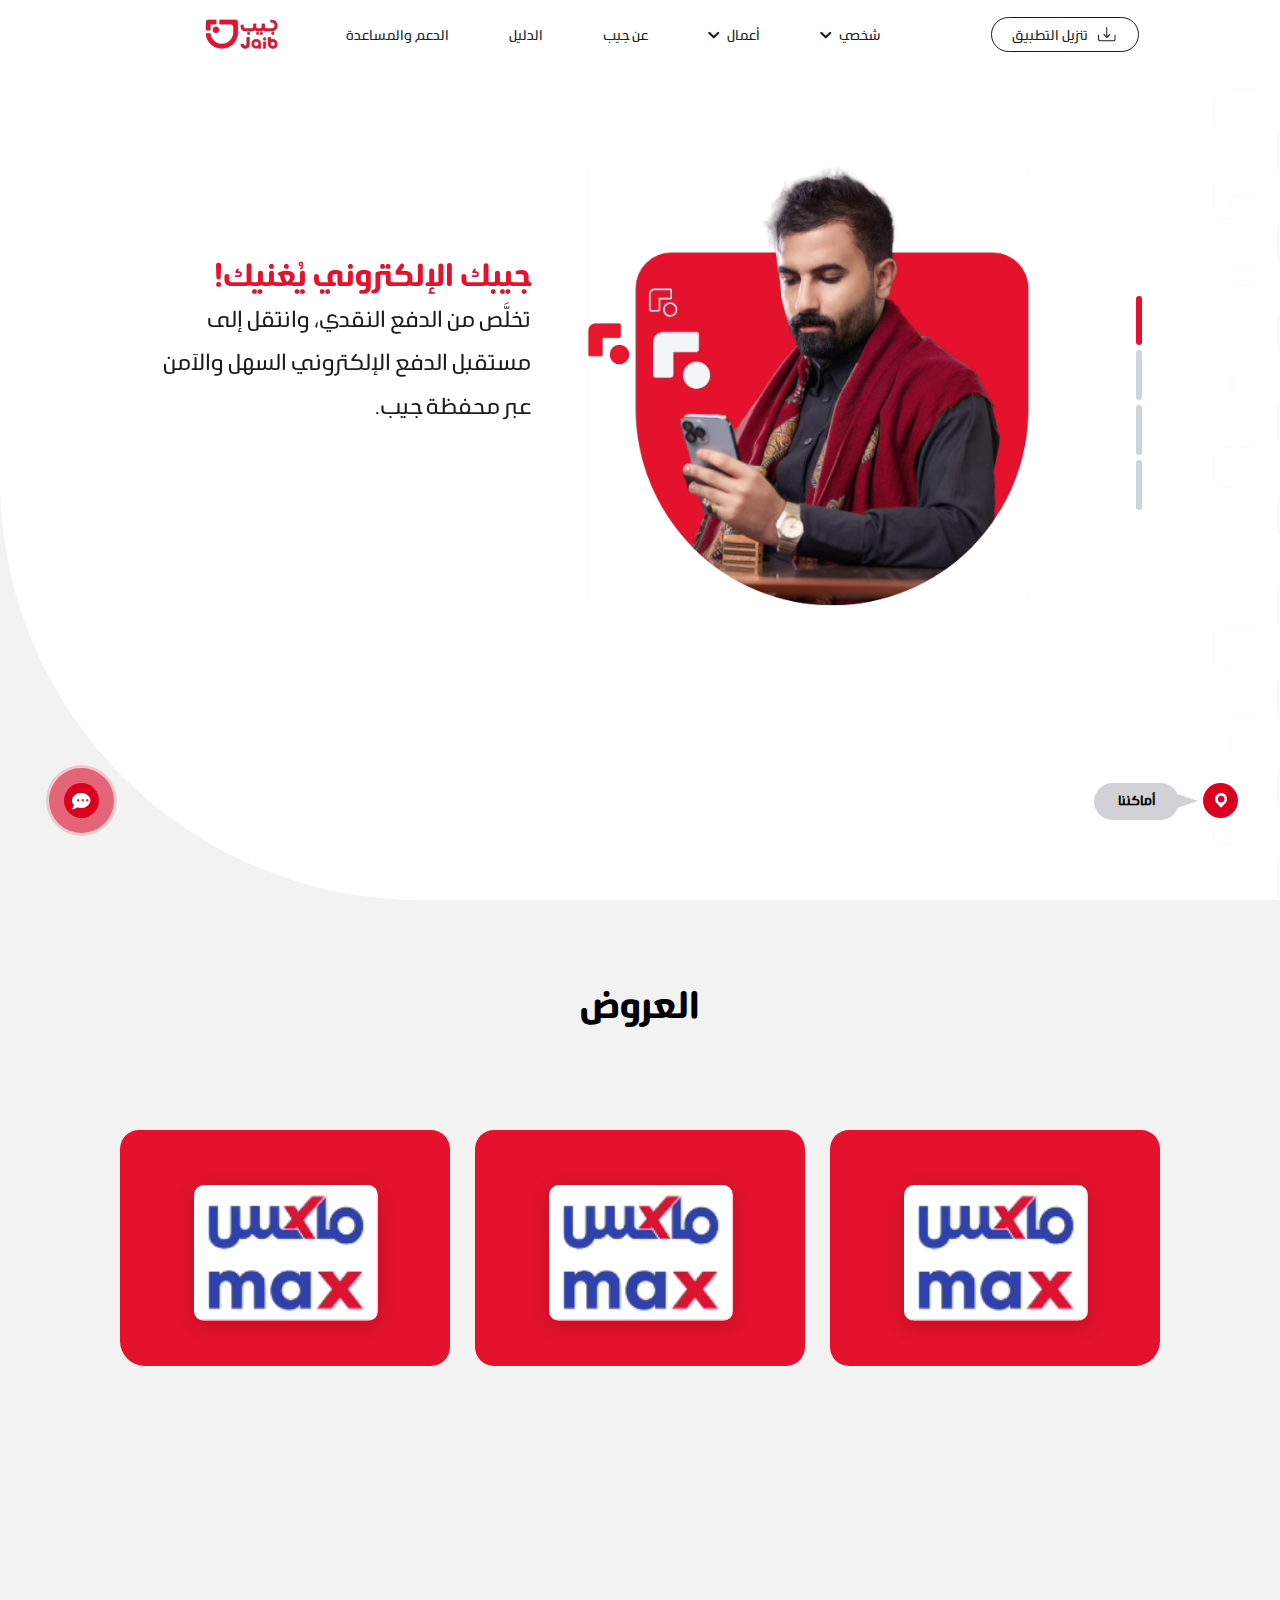
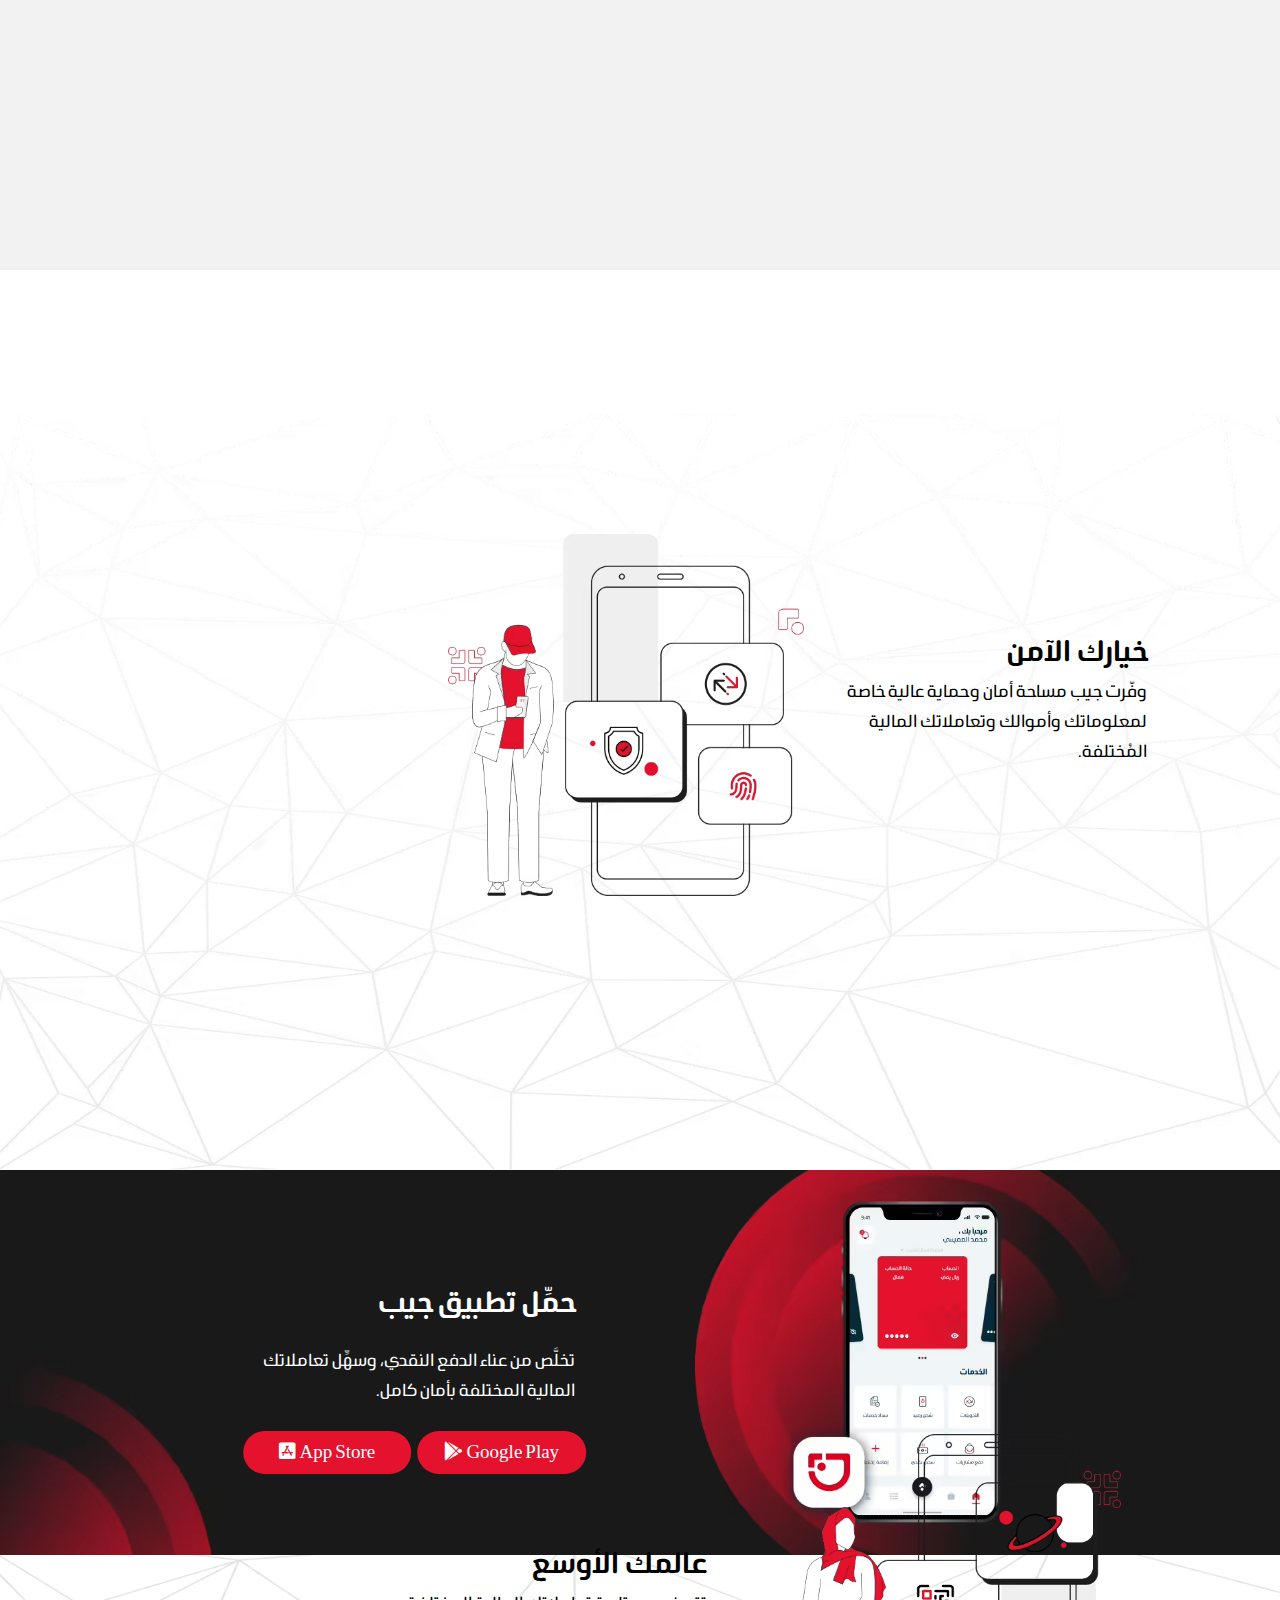
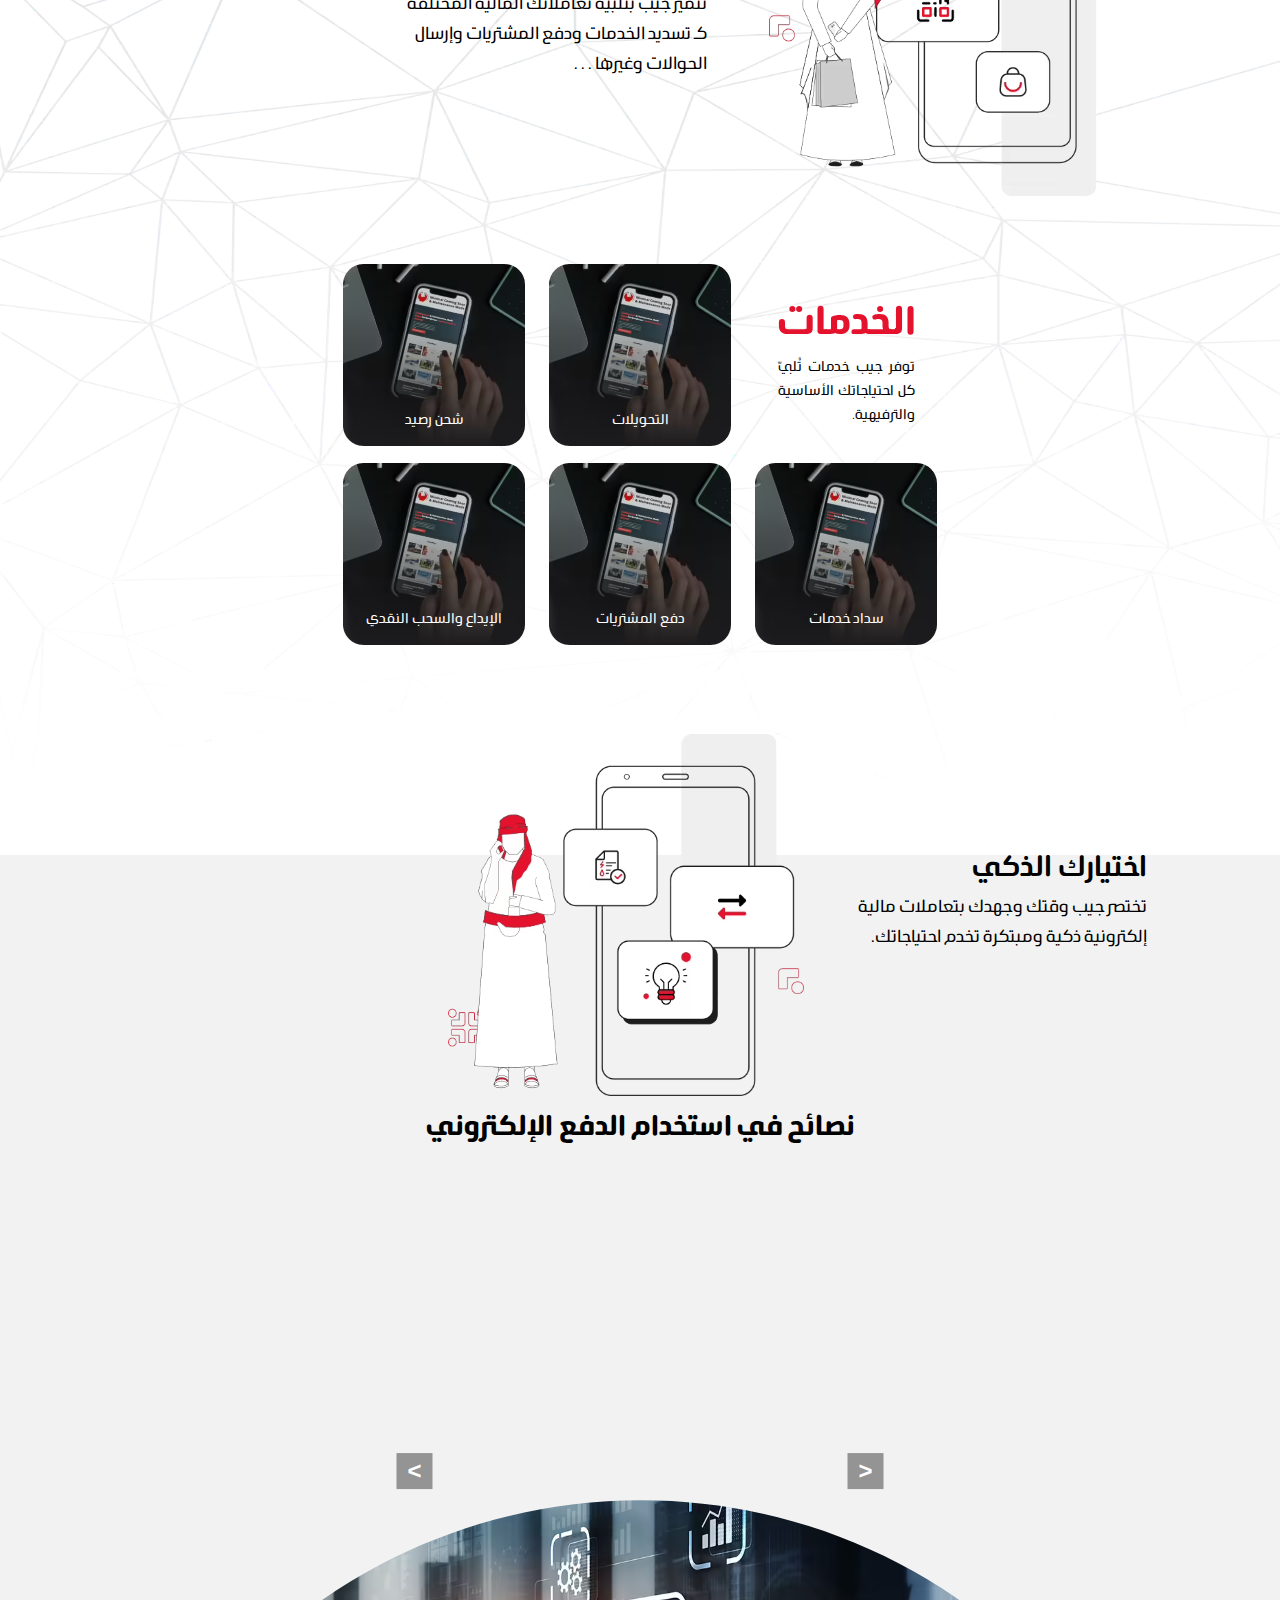
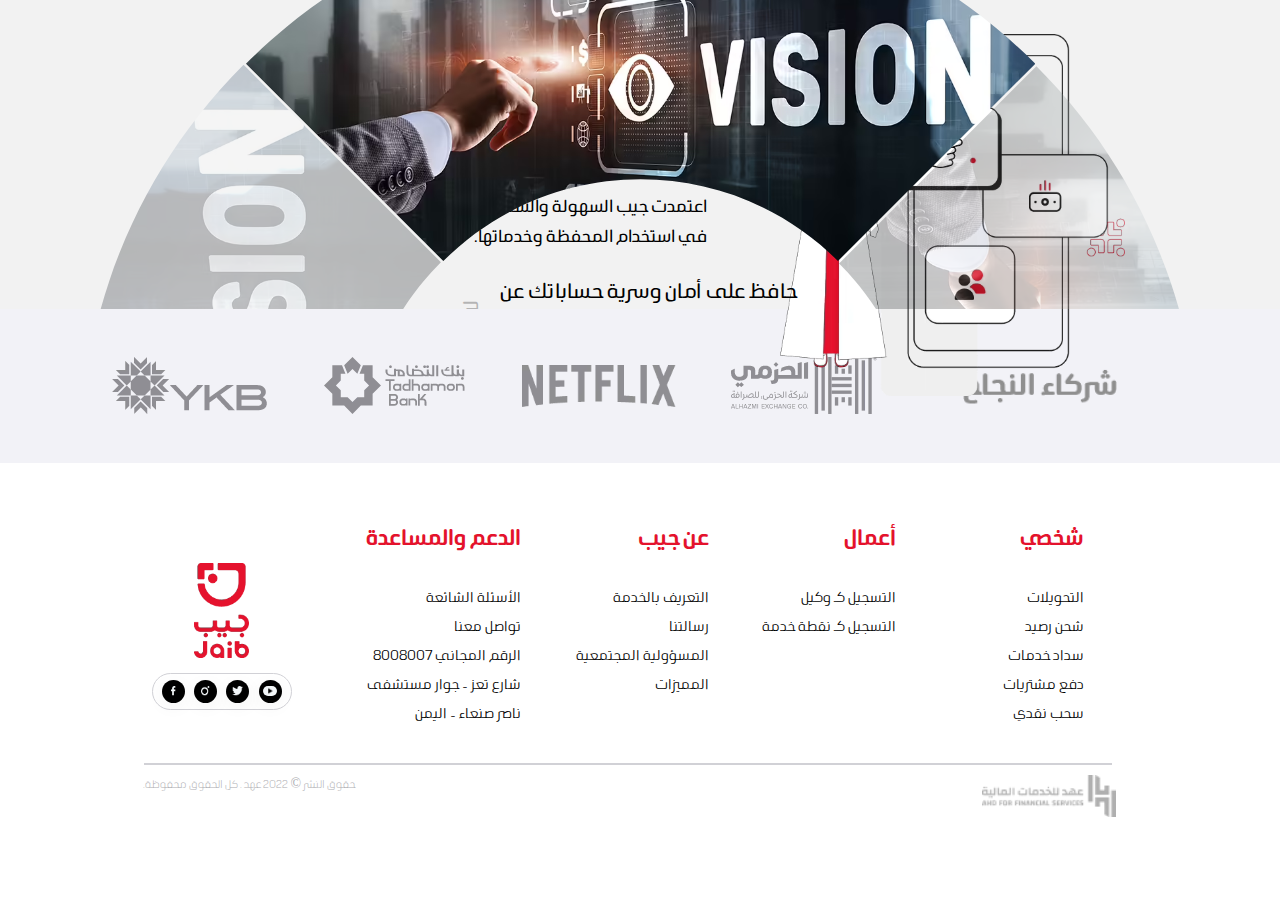
==== commit 5b320cc8: "84" ====
--- a/index.html
+++ b/index.html
@@ -9,7 +9,7 @@
 
     <meta http-equiv="X-UA-Compatible" content="IE=edge">
     <meta name="viewport" content="width=device-width, initial-scale=1.0">
-    <link rel="icon" href="images/Group 6614.png" type="image/x-icon" />
+    <link rel="icon" href="images/Group 6614.avif" type="image/x-icon" />
     <link rel="stylesheet" href="css/navbar.css" />
     <link rel="stylesheet" href="css/stile.css" />
     <link rel="stylesheet" href="css/main.css" />
@@ -48,7 +48,7 @@
     <nav id="navBar">
 
         <div class="logo">
-            <a href="index.html" class="image"><img src="images/Artboard 21.png" alt="Logo" /></a>
+            <a href="index.html" class="image"><img src="images/Artboard 21.avif" alt="Logo" /></a>
         </div>
 
         <!-- <input type="checkbox" id="btn"> -->
@@ -141,7 +141,7 @@
                 <div class="blog-slider__wrp swiper-wrapper">
                     <div class="blog-slider__item swiper-slide">
                         <div class="blog-slider__img">
-                            <img src="images/Artboard – 1.png" alt="">
+                            <img src="images/Artboard – 1.avif" alt="">
                         </div>
                         <div class="blog-slider__content">
 
@@ -153,7 +153,7 @@
                     </div>
                     <div class="blog-slider__item swiper-slide">
                         <div class="blog-slider__img">
-                            <img src="images/Artboard – 1.png" alt="">
+                            <img src="images/Artboard – 1.avif" alt="">
                         </div>
                         <div class="blog-slider__content">
 
@@ -165,7 +165,7 @@
                     </div>
                     <div class="blog-slider__item swiper-slide">
                         <div class="blog-slider__img">
-                            <img src="images/Artboard – 1.png" alt="">
+                            <img src="images/Artboard – 1.avif" alt="">
                         </div>
                         <div class="blog-slider__content">
 
@@ -178,7 +178,7 @@
 
                     <div class="blog-slider__item swiper-slide">
                         <div class="blog-slider__img">
-                            <img src="images/Artboard – 1.png" alt="">
+                            <img src="images/Artboard – 1.avif" alt="">
                         </div>
                         <div class="blog-slider__content">
 
@@ -210,7 +210,7 @@
                             <div class="card">
                                 <div class="image-content">
                                     <div class="imgbox">
-                                        <img src="images/Rectangle 7276.png" /> </div>
+                                        <img src="images/Rectangle 7276.avif" /> </div>
                                 </div>
 
                                 <div class="content">
@@ -227,7 +227,7 @@
                             <div class="card">
                                 <div class="image-content">
                                     <div class="imgbox">
-                                        <img src="images/Rectangle 7276.png" />
+                                        <img src="images/Rectangle 7276.avif" />
                                     </div>
                                 </div>
                                 <div class="content">
@@ -245,7 +245,7 @@
                             <div class="card">
                                 <div class="image-content">
                                     <div class="imgbox">
-                                        <img src="images/Rectangle 7276.png" />
+                                        <img src="images/Rectangle 7276.avif" />
                                     </div>
                                 </div>
                                 <div class="content">
@@ -281,7 +281,7 @@
         <div id="content-1" class="custom-scrollbar-js ">
             <div class="continer">
                 <div class="image-part">
-                    <img src="images/1.svg">
+                    <img src="images/1.avif">
                 </div>
                 <div class="content-part">
                     <div class="titel-part">
@@ -300,14 +300,14 @@
                     <!-- <div class="button-part"><button>اعرف المزيد</button></div> -->
                 </div>
                 <div class="image-part">
-                    <img src="images/2.svg">
+                    <img src="images/2.avif">
                 </div>
 
             </div>
 
             <div class="continer">
                 <div class="image-part">
-                    <img src="images/4.svg">
+                    <img src="images/4.avif">
                 </div>
                 <div class="content-part">
                     <div class="titel-part">
@@ -328,7 +328,7 @@
                     </div>
                     <div class="image-part">
 
-                        <img src="images/3.svg">
+                        <img src="images/3.avif">
                     </div>
                 </div>
 
@@ -542,7 +542,7 @@
                         <a href="#" class="button">View Project</a> -->
                             </div>
                             <div class="imgc">
-                                <img src="images/IUEV8S (1).jpg" alt="" />
+                                <img src="images/IUEV8S (1).avif" alt="" />
                             </div>
                         </div>
                     </li>
@@ -555,7 +555,7 @@
                         <a href="#" class="button">View Project</a> -->
                             </div>
                             <div class="imgc">
-                                <img src="images/IUEV8S (1).jpg" alt="" />
+                                <img src="images/IUEV8S (1).avif" alt="" />
                             </div>
                         </div>
                     </li>
@@ -569,7 +569,7 @@
                         <a href="#" class="button">View Project</a> -->
                             </div>
                             <div class="imgc">
-                                <img src="images/IUEV8S (1).jpg" alt="" />
+                                <img src="images/IUEV8S (1).avif" alt="" />
                             </div>
                         </div>
                     </li>
@@ -582,7 +582,7 @@
                         <a href="#" class="button">View Project</a> -->
                             </div>
                             <div class="imgc">
-                                <img src="images/IUEV8S (1).jpg" alt="" />
+                                <img src="images/IUEV8S (1).avif" alt="" />
                             </div>
                         </div>
                     </li>
@@ -607,20 +607,20 @@
     <div class="sponsor">
         <div class="sponsor-section">
 
-            <img src="images/Group 4067.png" alt="">
-
-
-            <img src="images/Group 4068.png" alt="">
-
-
-            <img src="images/Path 4032.png" alt="">
-
-
-            <img src="images/Group 4065.png" alt="">
+            <img src="images/Group 4067.avif" alt="">
+
+
+            <img src="images/Group 4068.avif" alt="">
+
+
+            <img src="images/Path 4032.avif" alt="">
+
+
+            <img src="images/Group 4065.avif" alt="">
 
         </div>
         <div class="Success-Partners">
-            <img src="images/شركاء النجاح.png" alt="">
+            <img src="images/شركاء النجاح.avif" alt="">
         </div>
 
     </div>
--- a/css/stile.css
+++ b/css/stile.css
@@ -35,6 +35,7 @@
 *:after {
     box-sizing: border-box;
 } */
+
 
 .F-footer{
     font-family: poppins;
@@ -82,7 +83,7 @@
     /* font-size: 15px; */
     width: 87.37px;
     height: 149.23px;
-    background: url('../images/footer/Group\ 6581.svg');
+    background: url('../images/footer/Group\ 6581.avif');
     background-repeat: no-repeat;
     background-size: contain;
     margin-top: 50px;
@@ -249,7 +250,7 @@
 .ahd-logo {
     width: 169.93px;
     height: 52.84px;
-    background: url('../images/footer/Group\ 6587.svg');
+    background: url('../images/footer/Group\ 6587.avif');
     background-repeat: repeat;
     background-size: auto;
     background-repeat: no-repeat;
@@ -309,7 +310,7 @@
     .l-footer .jaib-logo {
         width: 64.41px;
         height: 109.62px;
-        background: url(../images/footer/Group\ 4007v.png) no-repeat !important;
+        background: url(../images/footer/Group\ 4007v.avif) no-repeat !important;
         background-size: contain;
         margin-top: 0px !important;
         margin-bottom: 30px;
@@ -455,7 +456,7 @@
     .ahd-logo {
         width: 88.34px;
         height: 27.47px;
-        background: url('../images/footer/Group\ 6587.svg');
+        background: url('../images/footer/Group\ 6587.avif');
         background-repeat: repeat;
         background-size: auto;
         background-repeat: no-repeat;
@@ -490,7 +491,7 @@
         /* font-size: 15px; */
         width: 48.66px;
         height: 82.82px;
-        background: url('../images/footer/Group\ 6581.svg');
+        background: url('../images/footer/Group\ 6581.avif');
         background-repeat: no-repeat;
         background-size: contain;
         margin-bottom: 0px;
@@ -627,7 +628,7 @@
     .ahd-logo {
         width: 102px;
         height: 31.72px;
-        background: url('../images/footer/Group\ 6587.svg');
+        background: url('../images/footer/Group\ 6587.avif');
         background-repeat: repeat;
         background-size: auto;
         background-repeat: no-repeat;
@@ -671,7 +672,7 @@
         /* font-size: 15px; */
         width: 48.66px;
         height: 82.82px;
-        background: url('../images/footer/Group\ 6581.svg');
+        background: url('../images/footer/Group\ 6581.avif');
         background-repeat: no-repeat;
         background-size: contain;
         margin-bottom: 0px;
@@ -808,7 +809,7 @@
     .ahd-logo {
         width: 102px;
         height: 31.72px;
-        background: url('../images/footer/Group\ 6587.svg');
+        background: url('../images/footer/Group\ 6587.avif');
         background-repeat: repeat;
         background-size: auto;
         background-repeat: no-repeat;
@@ -845,7 +846,7 @@
         /* font-size: 15px; */
         width: 55.89px;
         height: 95.12px;
-        background: url('../images/footer/Group\ 6581.svg');
+        background: url('../images/footer/Group\ 6581.avif');
         background-repeat: no-repeat;
         background-size: contain;
         margin-top: 50px;
@@ -984,7 +985,7 @@
     .ahd-logo {
         width: 134.69px;
         height: 41.88px;
-        background: url('../images/footer/Group\ 6587.svg');
+        background: url('../images/footer/Group\ 6587.avif');
         background-repeat: repeat;
         background-size: auto;
         background-repeat: no-repeat;
--- a/css/main.css
+++ b/css/main.css
@@ -580,7 +580,7 @@
     height: 556PX;
     /* width: 100vw; */
     background: #191919;
-    background: url('../images/Group 4819.svg') no-repeat content-box;
+    background: url('../images/Group 4819.avif') no-repeat content-box;
     background-size: cover;
 }
 
@@ -849,7 +849,7 @@
 
 .background-app-daownload-section {
     position: relative;
-    background: url('../images/Mask Group 14.png') no-repeat content-box;
+    background: url('../images/Mask Group 14.avif') no-repeat content-box;
     height: 432px;
     width: 100vw;
     background-size: contain;
@@ -857,7 +857,7 @@
 
 .phone-app-daownload-section {
     position: absolute;
-    background: url('../images/Group 4822.png') no-repeat content-box;
+    background: url('../images/Group 4822.avif') no-repeat content-box;
     background-size: contain;
     width: 230.86px;
     height: 350.72px;
@@ -925,7 +925,7 @@
 }
 
 .ios img {
-    /* background: url('../images/Group 3879.png') no-repeat content-box; */
+    /* background: url('../images/Group 3879.avif') no-repeat content-box; */
     width: 23.18px;
     height: 23.18px;
     object-fit: contain;
@@ -974,7 +974,7 @@
         right: 0;
         top: 0;
         background-color: white ;
-        background-image: url('../images/Mask\ Group\ 21.svg');
+        background-image: url('../images/Mask\ Group\ 21.avif');
         background-size: cover;
         background-repeat: no-repeat;
         width: 100%;
@@ -1227,7 +1227,7 @@
         object-fit: contain;
         width: 21px;
         height: 27.53px;
-        background: url(../images/Subtraction\ 8.png) no-repeat content-box;
+        background: url(../images/Subtraction\ 8.avif) no-repeat content-box;
           background-position-x: 0%;
           background-position-y: 0%;
           background-size: auto;
@@ -1243,7 +1243,7 @@
         position: absolute;
         /* display: flex; */
         z-index: 0;
-        background-image: url('../images/Mask\ Group\ 21.svg');
+        background-image: url('../images/Mask\ Group\ 21.avif');
         background-repeat: no-repeat;
         background-size: cover;
         /* background-repeat: no-repeat;
@@ -1266,7 +1266,7 @@
         object-fit: contain;
         width: 100%;
         height: 92.2vh;
-        background: url(../images/Artboard\ 20.png) no-repeat content-box;
+        background: url(../images/Artboard\ 20.avif) no-repeat content-box;
         background-position: right;
         background-size: contain;
     }
@@ -1490,7 +1490,7 @@
         object-fit: contain;
         width: 14.04px;
         height: 17.07px;
-        background: url(../images/Subtraction\ 8.png) no-repeat content-box;
+        background: url(../images/Subtraction\ 8.avif) no-repeat content-box;
         background-position: center;
         background-size: 12px;
         top: 9px;
@@ -1506,7 +1506,7 @@
         align-items: center;
         width: 100%;
         height: 100vh;
-        background-image: url('../images/Group\ 6368.svg');
+        background-image: url('../images/Group\ 6368.avif');
         background-repeat: no-repeat !important;
         background-size: 1440px 857px;  
         background-color: white;
@@ -1539,7 +1539,7 @@
         object-fit: contain;
         width: 100%;
         height: 91vh;
-        background: url(../images/Artboard\ 20.png) no-repeat content-box;
+        background: url(../images/Artboard\ 20.avif) no-repeat content-box;
         background-position: right;
         background-size: contain;
     }
@@ -1776,7 +1776,7 @@
         object-fit: contain;
         width: 14.04px;
         height: 17.07px;
-        background: url(../images/Subtraction\ 8.png) no-repeat content-box;
+        background: url(../images/Subtraction\ 8.avif) no-repeat content-box;
         background-position: center;
         background-size: 12px;
         top: 9px;
@@ -1788,7 +1788,7 @@
     .landing .first-slider {
         position: absolute;
         z-index: 0;
-        background-image: url(../images/Mask\ Group\ 362.svg);
+        background-image: url(../images/Mask\ Group\ 362.avif);
         background-size: contain;
         background-repeat: no-repeat;
         left: 0;
@@ -1804,7 +1804,7 @@
         object-fit: contain;
         width: 100%;
         height: 91vh;
-        /* background: url(../images/Artboard\ 20.png) no-repeat content-box; */
+        /* background: url(../images/Artboard\ 20.avif) no-repeat content-box; */
         /* background-position: right; */
         background-size: contain;
     }
@@ -2043,7 +2043,7 @@
         object-fit: contain;
         width: 14.04px;
         height: 17.07px;
-        background: url(../images/Subtraction\ 8.png) no-repeat content-box;
+        background: url(../images/Subtraction\ 8.avif) no-repeat content-box;
         background-position: center;
         background-size: 12px;
         top: 9px;
@@ -2060,7 +2060,7 @@
         position: absolute;
         /* display: flex; */
         z-index: 0;
-        background-image: url('../images/Mask\ Group\ 362.svg');
+        background-image: url('../images/Mask\ Group\ 362.avif');
         background-size: 764px 440px;
         background-repeat: no-repeat;
         left: 0;
@@ -2079,7 +2079,7 @@
         width: 100%;
         top: 75px;
         height: 100vh !important;
-        background: url(../images/Artboard\ 3.svg);
+        background: url(../images/Artboard\ 3.avif);
         background-position: top;
         background-repeat: repeat-x;
     }
@@ -2312,7 +2312,7 @@
         object-fit: contain;
         width: 14.04px;
         height: 17.07px;
-        background: url(../images/Subtraction\ 8.png) no-repeat content-box;
+        background: url(../images/Subtraction\ 8.avif) no-repeat content-box;
         background-position: center;
         background-size: 12px;
         top: 9.2px;
@@ -2325,7 +2325,7 @@
         position: absolute;
         /* display: flex; */
         z-index: 0;
-        background-image: url(../images/Mask\ Group\ 362.svg);
+        background-image: url(../images/Mask\ Group\ 362.avif);
         background-repeat: no-repeat;
         background-size: contain    ;
         /* background-repeat: no-repeat;
@@ -2349,7 +2349,7 @@
         width: 100%;
         height: 92vh !important;
         bottom: 5px;
-        background: url(../images/Artboard\ 3.svg);
+        background: url(../images/Artboard\ 3.avif);
         background-position: top;
         background-repeat: repeat-x;
     }
@@ -2578,7 +2578,7 @@
         object-fit: contain;
         width: 14.04px;
         height: 17.07px;
-        background: url(../images/Subtraction\ 8.png) no-repeat content-box;
+        background: url(../images/Subtraction\ 8.avif) no-repeat content-box;
         background-position: center;
         background-size: 12px;
         top: 9.2px;
@@ -2614,7 +2614,7 @@
         position: absolute;
         /* display: flex; */
         z-index: 0;
-        background-image: url(../images/Mask\ Group\ 362.svg);
+        background-image: url(../images/Mask\ Group\ 362.avif);
         background-size: contain;
         background-position-y: 60.62px;
         /* background-position: center; */
@@ -2635,7 +2635,7 @@
         top: 61px;
         width: 100%;
         height: 36% !important;
-        background: url(../images/Group\ 4707.png);
+        background: url(../images/Group\ 4707.avif);
         background-position: top;
         background-repeat: repeat-x;
     }
@@ -2900,7 +2900,7 @@
         object-fit: contain;
         width: 14.04px;
         height: 17.07px;
-        background: url(../images/Subtraction\ 8.png) no-repeat content-box;
+        background: url(../images/Subtraction\ 8.avif) no-repeat content-box;
         background-position: center;
         background-size: 12px;
         top: 10.2px;
@@ -3240,7 +3240,7 @@
     .thier-section {
         height: 100vh;
         background: #FFFFFF;
-        background-image: url('../images/Group 4570.png');
+        background-image: url('../images/Group 4570.avif');
         background-repeat: no-repeat;
         /* background-attachment: fixed; */
         background-size: 100vw 84%;
@@ -3248,7 +3248,7 @@
     }
     .app-daownload-section {
         height: 515px;
-        background: url('../images/Group 6014.svg') no-repeat;
+        background: url('../images/Group 6014.avif') no-repeat;
         background-size: cover;
     }
     .content-app-daownload-section {
@@ -3335,7 +3335,7 @@
         align-items: center;
         width: 100%;
         height: 100vh;
-        background-image: url('../images/Path\ 9324.svg');
+        background-image: url('../images/Path\ 9324.avif');
         background-repeat: no-repeat !important;
         background-size: contain;
         background-color: #FFFFFF;
@@ -3447,7 +3447,7 @@
         width: 100%;
         height: fit-content;
         background-color: #FFFFFF;
-        background-image: url('../images/Mask Group 42.svg');
+        background-image: url('../images/Mask Group 42.avif');
         background-size: contain;
         height: 90vh !important;
 
@@ -3480,7 +3480,7 @@
         overflow: hidden;
         justify-content: center;
         align-items: center !important;
-        background-image: url('../images/Group 6013.png');
+        background-image: url('../images/Group 6013.avif');
         background-repeat: no-repeat;
         background-size: contain !important;
         background-position: bottom !important;
@@ -3488,7 +3488,7 @@
         flex-direction: column;
         background-color: #FFFFFF;
     }
-    .svg-mask {
+    .avif-mask {
         width: 100vw !important;
         height: auto !important;
     }
@@ -3590,7 +3590,7 @@
       .ahd-logo {
         width: 88.34px;
         height: 27.47px;
-        background: url('../images/footer/Group\ 6587.svg');
+        background: url('../images/footer/Group\ 6587.avif');
           background-repeat: repeat;
           background-size: auto;
         background-repeat: repeat;
@@ -3613,7 +3613,7 @@
         position: absolute;
         /* display: flex; */
         z-index: 0;
-        background-image: url(../images/Mask\ Group\ 362.svg);
+        background-image: url(../images/Mask\ Group\ 362.avif);
         background-size: contain;
         background-position-y: 74.62px; 
         /* background-position: center; */
@@ -3634,7 +3634,7 @@
         top: 61px;
         width: 100%;
         height: 36% !important;
-        background: url(../images/Group\ 4707.png);
+        background: url(../images/Group\ 4707.avif);
         background-position: top;
         background-repeat: repeat-x;
     }
@@ -3892,7 +3892,7 @@
         object-fit: contain;
         width: 14.04px;
         height: 17.07px;
-        background: url(../images/Subtraction\ 8.png) no-repeat content-box;
+        background: url(../images/Subtraction\ 8.avif) no-repeat content-box;
         background-position: center;
         background-size: 12px;
         top: 10.2px;
@@ -4067,7 +4067,7 @@
     .thier-section {
         height: 100vh;
         background: #FFFFFF;
-        background-image: url('../images/Group 4570.png');
+        background-image: url('../images/Group 4570.avif');
         background-repeat: no-repeat;
         /* background-attachment: fixed; */
         background-size: 100vw 84%;
@@ -4266,7 +4266,7 @@
     }
     .app-daownload-section {
         height: 515px;
-        background: url('../images/Group 6014.svg') no-repeat;
+        background: url('../images/Group 6014.avif') no-repeat;
     }
     .content-app-daownload-section {
         position: absolute;
@@ -4361,7 +4361,7 @@
         overflow: hidden;
         justify-content: center;
         align-items: center !important;
-        background-image: url('../images/Group 6013.png');
+        background-image: url('../images/Group 6013.avif');
         background-repeat: no-repeat;
         background-size: contain !important;
         background-position: bottom !important;
@@ -4369,7 +4369,7 @@
         flex-direction: column;
         background-color: #FFFFFF;
     }
-    .svg-mask {
+    .avif-mask {
         width: 100vw !important;
         height: auto !important;
     }
@@ -4380,7 +4380,7 @@
         align-items: center;
         width: 100%;
         height: 100vh;
-        background-image: url('../images/Path\ 9324.svg');
+        background-image: url('../images/Path\ 9324.avif');
         background-repeat: no-repeat !important;
         background-size: contain;
         background-color: #FFFFFF;
@@ -4464,7 +4464,7 @@
         width: 100%;
         height: fit-content;
         background-color: #FFFFFF;
-        background-image: url('../images/Mask Group 42.svg');
+        background-image: url('../images/Mask Group 42.avif');
         background-size: contain;
         height: 90vh !important;
         background-position: center;
@@ -4498,7 +4498,7 @@
         position: absolute;
         /* display: flex; */
         z-index: 0;
-        background-image: url(../images/Mask\ Group\ 362.svg);
+        background-image: url(../images/Mask\ Group\ 362.avif);
         background-size: contain;
         background-position-y: 74.62px; 
         /* background-position: center; */
@@ -4519,7 +4519,7 @@
         top: 61px;
         width: 100%;
         height: 36% !important;
-        background: url(../images/Group\ 4707.png);
+        background: url(../images/Group\ 4707.avif);
         background-position: top;
         background-repeat: repeat-x;
     }
@@ -4777,7 +4777,7 @@
         object-fit: contain;
         width: 14.04px;
         height: 17.07px;
-        background: url(../images/Subtraction\ 8.png) no-repeat content-box;
+        background: url(../images/Subtraction\ 8.avif) no-repeat content-box;
         background-position: center;
         background-size: 12px;
         top: 10.2px;
@@ -4952,7 +4952,7 @@
     .thier-section {
         height: 100vh;
         background: #FFFFFF;
-        background-image: url('../images/Group 4570.png');
+        background-image: url('../images/Group 4570.avif');
         background-repeat: no-repeat;
         /* background-attachment: fixed; */
         background-size: 100vw 84%;
@@ -5150,7 +5150,7 @@
         margin-bottom: 26px;
     }
     .app-daownload-section {
-        background: url('../images/Group 6014.svg') no-repeat;
+        background: url('../images/Group 6014.avif') no-repeat;
         background-size: auto;
       background-size: contain;
     }
@@ -5247,7 +5247,7 @@
         overflow: hidden;
         justify-content: center;
         align-items: center !important;
-        background-image: url('../images/Group 6013.png');
+        background-image: url('../images/Group 6013.avif');
         background-repeat: no-repeat;
         background-size: contain !important;
         background-position: bottom !important;
@@ -5255,7 +5255,7 @@
         flex-direction: column;
         background-color: #FFFFFF;
     }
-    .svg-mask {
+    .avif-mask {
         width: 100vw !important;
         height: auto !important;
     }
@@ -5266,7 +5266,7 @@
         align-items: center;
         width: 100%;
         height: 100vh;
-        background-image: url('../images/Path\ 9324.svg');
+        background-image: url('../images/Path\ 9324.avif');
         background-repeat: no-repeat !important;
         background-size: contain;
         background-color: #FFFFFF;
@@ -5350,7 +5350,7 @@
         width: 100%;
         height: fit-content;
         background-color: #FFFFFF;
-        background-image: url('../images/Mask Group 42.svg');
+        background-image: url('../images/Mask Group 42.avif');
         background-size: contain;
         height: 66vh !important;
         background-position: center;
@@ -5391,7 +5391,7 @@
         position: absolute;
         /* display: flex; */
         z-index: 0;
-        background-image: url(../images/Mask\ Group\ 362.svg);
+        background-image: url(../images/Mask\ Group\ 362.avif);
         background-size: contain;
         background-position-y: -4.38px;
         /* background-position: center; */
@@ -5412,7 +5412,7 @@
         top: 61px;
         width: 100%;
         height: 36% !important;
-        background: url(../images/Group\ 4707.png);
+        background: url(../images/Group\ 4707.avif);
         background-position: top;
         background-repeat: repeat-x;
     }
@@ -5650,7 +5650,7 @@
         object-fit: contain;
         width: 14.04px;
         height: 17.07px;
-        background: url(../images/Subtraction\ 8.png) no-repeat content-box;
+        background: url(../images/Subtraction\ 8.avif) no-repeat content-box;
         background-position: center;
         background-size: 12px;
         top: 10.2px;
@@ -5659,7 +5659,7 @@
     .thier-section {
         height: 100vh;
         background: #FFFFFF;
-        background-image: url('../images/Group 4570.png');
+        background-image: url('../images/Group 4570.avif');
         background-repeat: no-repeat;
         /* background-attachment: fixed; */
         background-size: 100vw 54%;
@@ -6008,8 +6008,11 @@
     }
     .app-daownload-section {
         height: 384.9px;
-        background: url('../images/Group 6013.svg') no-repeat;
+        background: url('../images/Group 6013(1).avif') no-repeat;
         background-size: cover;
+    }
+    .svg-mask{
+        display: none;
     }
     .content-app-daownload-section {
         position: absolute;
@@ -6126,7 +6129,7 @@
         background: #fff;
         color: #222;
     }
-    .svg-mask {
+    .avif-mask {
         position: absolute;
     }
     .featured-slider {
@@ -6237,14 +6240,14 @@
         justify-content: center !important;
         align-items: center !important;
         flex-direction: column !important;
-        background-image: url('../images/Mask Group 21.svg');
+        background-image: url('../images/Mask Group 21.avif');
         background-repeat: no-repeat;
         background-size: contain !important;
         background-position-y: bottom;
         /* z-index: -1; */
         /* display: none; */
     }
-    .svg-mask {
+    .avif-mask {
         width: 768px !important;
         height: 600px;
     }
@@ -6257,7 +6260,7 @@
     .thier-section {
         height: 100vh;
         background: #FFFFFF;
-        background-image: url('../images/Group 4570.png');
+        background-image: url('../images/Group 4570.avif');
         background-repeat: no-repeat;
         /* background-attachment: fixed; */
         background-size: 100vw 84%;
@@ -6617,8 +6620,11 @@
     }
     .app-daownload-section {
         height: 384.9px;
-        background: url('../images/Group 6013.svg') no-repeat;
+        background: url('../images/Group 6013(1).avif') no-repeat;
         background-size: cover;
+    }
+    .svg-mask{
+        display: none;
     }
     .content-app-daownload-section {
        position: absolute;
@@ -6702,7 +6708,7 @@
         align-items: center;
         width: 100%;
         height: 50vh !important;
-        background-image: url('../images/Path\ 9324.svg');
+        background-image: url('../images/Path\ 9324.avif');
         background-repeat: no-repeat !important;
         background-size: contain;
         background-color: white;
@@ -6753,7 +6759,7 @@
         background: #fff;
         color: #222;
     }
-    .svg-mask {
+    .avif-mask {
         position: absolute;
     }
     .featured-slider {
@@ -6858,14 +6864,14 @@
         justify-content: center !important;
         align-items: center !important;
         flex-direction: column !important;
-        background-image: url('../images/Mask Group 21.svg');
+        background-image: url('../images/Mask Group 21.avif');
         background-repeat: no-repeat;
         background-size: contain !important;
         background-position-y: bottom;
         /* z-index: -1; */
         /* display: none; */
     }
-    .svg-mask {
+    .avif-mask {
         width: 768px !important;
         height: 600px;
     }
@@ -6878,7 +6884,7 @@
     .thier-section {
         height: 100vh;
         background: #FFFFFF;
-        background-image: url('../images/Group 4570.png');
+        background-image: url('../images/Group 4570.avif');
         background-repeat: no-repeat;
         /* background-attachment: fixed; */
         background-size: 100vw 84%;
@@ -7225,9 +7231,12 @@
     }
     .app-daownload-section {
         /* height: 384.9px; */
-        background: url('../images/Group 6013.svg') no-repeat;
+        background: url('../images/Group 6013(1).avif') no-repeat;
         background-size: contain;
         height: 513px;
+    }
+    .svg-mask{
+        display: none;
     }
     .content-app-daownload-section {
         position: absolute;
@@ -7340,7 +7349,7 @@
         background: #fff;
         color: #222;
     }
-    .svg-mask {
+    .avif-mask {
         position: absolute;
     }
     .featured-slider {
@@ -7456,12 +7465,12 @@
         align-content: center;
         justify-content: center;
         align-items: center;
-        background-image: url('../images/Mask Group 21.svg') !important;
+        background-image: url('../images/Mask Group 21.avif') !important;
         background-repeat: no-repeat !important;
         background-size: contain !important;
         background-position-y: bottom !important;
     }
-    .svg-mask {
+    .avif-mask {
         width: 768px !important;
         height: 600px;
     }
@@ -7475,7 +7484,7 @@
         align-items: center;
         width: 100%;
         height: 50vh !important;
-        background-image: url('../images/Path\ 9324.svg');
+        background-image: url('../images/Path\ 9324.avif');
         background-repeat: no-repeat !important;
         background-size: contain;
         background-color: white;
@@ -7504,7 +7513,7 @@
     .thier-section {
         height: 100vh;
         background: #FFFFFF;
-        background-image: url('../images/Group 4570.png');
+        background-image: url('../images/Group 4570.avif');
         background-repeat: no-repeat;
         /* background-attachment: fixed; */
         background-size: 100vw 84%;
@@ -7804,7 +7813,7 @@
     .app-daownload-section {
         height: 384.9px;
         background: #191919;
-        background: url('../images/Group 4819.svg') no-repeat;
+        background: url('../images/Group 4819.avif') no-repeat;
         background-size: cover;
     }
     .content-app-daownload-section {
@@ -7913,7 +7922,7 @@
         background: #fff;
         color: #222;
     }
-    .svg-mask {
+    .avif-mask {
         position: absolute;
     }
     .featured-slider {
@@ -8030,12 +8039,12 @@
         align-content: center;
         justify-content: center;
         align-items: center;
-        background-image: url('../images/Mask Group 21.svg') !important;
+        background-image: url('../images/Mask Group 21.avif') !important;
         background-repeat: no-repeat !important;
         background-size: cover !important;
         background-position-y: bottom !important;
     }
-    .svg-mask {
+    .avif-mask {
         width: 768px !important;
         height: 600px;
     }
@@ -8048,7 +8057,7 @@
     .thier-section {
         height: 100vh;
         background: #FFFFFF;
-        background-image: url('../images/Group 4570.png');
+        background-image: url('../images/Group 4570.avif');
         background-repeat: no-repeat;
         /* background-attachment: fixed; */
         background-size: 100vw 84%;
@@ -8348,7 +8357,7 @@
     .app-daownload-section {
         height: 384.9px;
         background: #191919;
-        background: url('../images/Group 4819.svg') no-repeat;
+        background: url('../images/Group 4819.avif') no-repeat;
         background-size: cover;
     }
     .content-app-daownload-section {
@@ -8457,7 +8466,7 @@
         background: #fff;
         color: #222;
     }
-    .svg-mask {
+    .avif-mask {
         position: absolute;
     }
     .featured-slider {
@@ -8574,12 +8583,12 @@
         align-content: center;
         justify-content: center;
         align-items: center;
-        background-image: url('../images/Mask Group 21.svg') !important;
+        background-image: url('../images/Mask Group 21.avif') !important;
         background-repeat: no-repeat !important;
         background-size: cover !important;
         background-position-y: bottom !important;
     }
-    .svg-mask {
+    .avif-mask {
         width: 768px !important;
         height: 600px;
     }
@@ -8592,7 +8601,7 @@
     .thier-section {
         height: 100vh;
         background: #FFFFFF;
-        background-image: url('../images/Group 4570.png');
+        background-image: url('../images/Group 4570.avif');
         background-repeat: no-repeat;
         /* background-attachment: fixed; */
         background-size: 100vw 84%;
@@ -8916,7 +8925,7 @@
     .app-daownload-section {
         height: 556PX;
         background: #191919;
-        background: url('../images/Group 4819.svg') no-repeat content-box;
+        background: url('../images/Group 4819.avif') no-repeat content-box;
         background-size: cover;
     }
     .content-app-daownload-section {
@@ -9029,7 +9038,7 @@
         background: #fff;
         color: #222;
     }
-    .svg-mask {
+    .avif-mask {
         position: absolute;
     }
     .featured-slider {
@@ -9147,12 +9156,12 @@
         align-content: center;
         justify-content: center;
         align-items: center;
-        background-image: url('../images/Mask Group 21.svg') !important;
+        background-image: url('../images/Mask Group 21.avif') !important;
         background-repeat: no-repeat !important;
         background-size: cover !important;
         background-position-y: bottom !important;
     }
-    .svg-mask {
+    .avif-mask {
         width: 768px !important;
         height: 600px;
     }
@@ -9165,7 +9174,7 @@
     .thier-section {
         height: 100vh;
         background: #FFFFFF;
-        background-image: url('../images/Group 4570.png');
+        background-image: url('../images/Group 4570.avif');
         background-repeat: no-repeat;
         /* background-attachment: fixed; */
         background-size: 100vw 84%;
@@ -9284,7 +9293,7 @@
     .app-daownload-section {
         height: 737px;
         background: #191919;
-        background: url('../images/Group 4819.svg') no-repeat content-box;
+        background: url('../images/Group 4819.avif') no-repeat content-box;
         background-size: cover;
     }
     .content-app-daownload-section {
@@ -9390,7 +9399,7 @@
         background: #fff;
         color: #222;
     }
-    .svg-mask {
+    .avif-mask {
         position: absolute;
     }
     .featured-slider {
@@ -9507,12 +9516,12 @@
         align-content: center;
         justify-content: center;
         align-items: center;
-        background-image: url('../images/Mask Group 21.svg') !important;
+        background-image: url('../images/Mask Group 21.avif') !important;
         background-repeat: no-repeat !important;
         background-size: cover !important;
         background-position-y: bottom !important;
     }
-    .svg-mask {
+    .avif-mask {
         width: 768px !important;
         height: 600px;
     }
@@ -9543,7 +9552,7 @@
     align-items: flex-end;
 }
 
-.svg-mask {
+.avif-mask {
     width: 1200px;
     height: 600px;
 }
@@ -9582,7 +9591,7 @@
     color: #222;
 }
 
-.svg-mask {
+.avif-mask {
     display: block;
     position: absolute;
 }
@@ -9696,7 +9705,7 @@
     align-content: center;
     justify-content: center;
     align-items: center;
-    background-image: url('../images/Mask Group 21.svg');
+    background-image: url('../images/Mask Group 21.avif');
     background-repeat: no-repeat;
     background-size: contain;
     background-position-y: bottom;
@@ -9738,7 +9747,7 @@
         margin-right: 32px;
         align-items: center;
     }
-    .svg-mask {
+    .avif-mask {
         display: none !important;
         width: 1200px;
         height: 600px;
@@ -9792,7 +9801,7 @@
     .circulr {
         display: none !important;
     }
-    .svg-mask {
+    .avif-mask {
         display: none !important;
         width: 1200px;
         height: 600px;
@@ -9916,7 +9925,7 @@
     justify-content: flex-end;
     width: 356px;
     height: 356px;
-    background: url("../images/Mask\ Group\ 61.png");
+    background: url("../images/Mask\ Group\ 61.avif");
     background-size: contain;
     background-repeat: no-repeat;
     align-items: center;
@@ -10048,7 +10057,7 @@
     justify-content: flex-end;
     width: 269px;
     height: 270px;
-    background: url("../images/Mask\ Group\ 61.png");
+    background: url("../images/Mask\ Group\ 61.avif");
     background-size: contain;
     background-repeat: no-repeat;
     align-items: center;
@@ -10068,7 +10077,7 @@
     justify-content: flex-end;
     width: 269px;
     height: 270px;
-    background: url("../images/Mask\ Group\ 61.png");
+    background: url("../images/Mask\ Group\ 61.avif");
     background-size: contain;
     background-repeat: no-repeat;
     align-items: center;
@@ -10088,7 +10097,7 @@
     justify-content: flex-end;
     width: 269px;
     height: 270px;
-    background: url("../images/Mask\ Group\ 61.png");
+    background: url("../images/Mask\ Group\ 61.avif");
     background-size: contain;
     background-repeat: no-repeat;
     align-items: center;
@@ -10108,7 +10117,7 @@
     justify-content: flex-end;
     width: 269px;
     height: 270px;
-    background: url("../images/Mask\ Group\ 61.png");
+    background: url("../images/Mask\ Group\ 61.avif");
     background-size: contain;
     background-repeat: no-repeat;
     align-items: center;
@@ -10181,7 +10190,7 @@
     justify-content: flex-end;
     width: 356px;
     height: 356px;
-    background: url("../images/Mask\ Group\ 61.png");
+    background: url("../images/Mask\ Group\ 61.avif");
     background-size: contain;
     background-repeat: no-repeat;
     align-items: center;
@@ -10306,7 +10315,7 @@
     justify-content: flex-end;
     width: 269px;
     height: 270px;
-    background: url("../images/Mask\ Group\ 61.png");
+    background: url("../images/Mask\ Group\ 61.avif");
     background-size: contain;
     background-repeat: no-repeat;
     align-items: center;
@@ -10326,7 +10335,7 @@
     justify-content: flex-end;
     width: 269px;
     height: 270px;
-    background: url("../images/Mask\ Group\ 61.png");
+    background: url("../images/Mask\ Group\ 61.avif");
     background-size: contain;
     background-repeat: no-repeat;
     align-items: center;
@@ -10346,7 +10355,7 @@
     justify-content: flex-end;
     width: 269px;
     height: 270px;
-    background: url("../images/Mask\ Group\ 61.png");
+    background: url("../images/Mask\ Group\ 61.avif");
     background-size: contain;
     background-repeat: no-repeat;
     align-items: center;
@@ -10366,7 +10375,7 @@
     justify-content: flex-end;
     width: 269px;
     height: 270px;
-    background: url("../images/Mask\ Group\ 61.png");
+    background: url("../images/Mask\ Group\ 61.avif");
     background-size: contain;
     background-repeat: no-repeat;
     align-items: center;
@@ -10391,7 +10400,7 @@
     justify-content: flex-end;
     width: 356px;
     height: 356px;
-    background: url("../images/Mask\ Group\ 61.png");
+    background: url("../images/Mask\ Group\ 61.avif");
     background-size: contain;
     background-repeat: no-repeat;
     align-items: center;
@@ -10533,7 +10542,7 @@
     justify-content: flex-end;
     width: 269px;
     height: 270px;
-    background: url("../images/Mask\ Group\ 61.png");
+    background: url("../images/Mask\ Group\ 61.avif");
     background-size: contain;
     background-repeat: no-repeat;
     align-items: center;
@@ -10553,7 +10562,7 @@
     justify-content: flex-end;
     width: 269px;
     height: 270px;
-    background: url("../images/Mask\ Group\ 61.png");
+    background: url("../images/Mask\ Group\ 61.avif");
     background-size: contain;
     background-repeat: no-repeat;
     align-items: center;
@@ -10573,7 +10582,7 @@
     justify-content: flex-end;
     width: 269px;
     height: 270px;
-    background: url("../images/Mask\ Group\ 61.png");
+    background: url("../images/Mask\ Group\ 61.avif");
     background-size: contain;
     background-repeat: no-repeat;
     align-items: center;
@@ -10593,7 +10602,7 @@
     justify-content: flex-end;
     width: 269px;
     height: 270px;
-    background: url("../images/Mask\ Group\ 61.png");
+    background: url("../images/Mask\ Group\ 61.avif");
     background-size: contain;
     background-repeat: no-repeat;
     align-items: center;
@@ -10617,7 +10626,7 @@
     justify-content: flex-end;
     width: 356px;
     height: 356px;
-    background: url("../images/Mask\ Group\ 61.png");
+    background: url("../images/Mask\ Group\ 61.avif");
     background-size: contain;
     background-repeat: no-repeat;
     align-items: center;
@@ -10759,7 +10768,7 @@
     justify-content: flex-end;
     width: 269px;
     height: 270px;
-    background: url("../images/Mask\ Group\ 61.png");
+    background: url("../images/Mask\ Group\ 61.avif");
     background-size: contain;
     background-repeat: no-repeat;
     align-items: center;
@@ -10779,7 +10788,7 @@
     justify-content: flex-end;
     width: 269px;
     height: 270px;
-    background: url("../images/Mask\ Group\ 61.png");
+    background: url("../images/Mask\ Group\ 61.avif");
     background-size: contain;
     background-repeat: no-repeat;
     align-items: center;
@@ -10799,7 +10808,7 @@
     justify-content: flex-end;
     width: 269px;
     height: 270px;
-    background: url("../images/Mask\ Group\ 61.png");
+    background: url("../images/Mask\ Group\ 61.avif");
     background-size: contain;
     background-repeat: no-repeat;
     align-items: center;
@@ -10819,7 +10828,7 @@
     justify-content: flex-end;
     width: 269px;
     height: 270px;
-    background: url("../images/Mask\ Group\ 61.png");
+    background: url("../images/Mask\ Group\ 61.avif");
     background-size: contain;
     background-repeat: no-repeat;
     align-items: center;
@@ -10843,7 +10852,7 @@
     justify-content: flex-end;
     width: 356px;
     height: 356px;
-    background: url("../images/Mask\ Group\ 61.png");
+    background: url("../images/Mask\ Group\ 61.avif");
     background-size: contain;
     background-repeat: no-repeat;
     align-items: center;
@@ -10986,7 +10995,7 @@
     justify-content: flex-end;
     width: 126px;
     height: 126px;
-    background: url("../images/Mask\ Group\ 61.png");
+    background: url("../images/Mask\ Group\ 61.avif");
     background-repeat: repeat;
     background-size: auto;
     background-size: contain;
@@ -11008,7 +11017,7 @@
     justify-content: flex-end;
     width: 126px;
     height: 126px;
-    background: url("../images/Mask\ Group\ 61.png");
+    background: url("../images/Mask\ Group\ 61.avif");
     background-repeat: repeat;
     background-size: auto;
     background-size: contain;
@@ -11030,7 +11039,7 @@
     justify-content: flex-end;
     width: 126px;
     height: 126px;
-    background: url("../images/Mask\ Group\ 61.png");
+    background: url("../images/Mask\ Group\ 61.avif");
     background-repeat: repeat;
     background-size: auto;
     background-size: contain;
@@ -11052,7 +11061,7 @@
     justify-content: flex-end;
     width: 269px;
     height: 270px;
-    background: url("../images/Mask\ Group\ 61.png");
+    background: url("../images/Mask\ Group\ 61.avif");
     background-repeat: repeat;
     background-size: auto;
     background-size: contain;
@@ -11113,7 +11122,7 @@
         justify-content: flex-end;
         width: 182px;
         height: 182px;
-        background: url("../images/Mask\ Group\ 61.png");
+        background: url("../images/Mask\ Group\ 61.avif");
         background-repeat: repeat;
         background-size: auto;
         background-size: contain;
@@ -11160,7 +11169,7 @@
         justify-content: flex-end;
         width: 126px;
         height: 126px;
-        background: url("../images/Mask\ Group\ 61.png");
+        background: url("../images/Mask\ Group\ 61.avif");
         background-repeat: repeat;
         background-size: auto;
         background-size: contain;
@@ -11180,7 +11189,7 @@
         justify-content: flex-end;
         width: 126px;
         height: 126px;
-        background: url("../images/Mask\ Group\ 61.png");
+        background: url("../images/Mask\ Group\ 61.avif");
         background-repeat: repeat;
         background-size: auto;
         background-size: contain;
@@ -11200,7 +11209,7 @@
         justify-content: flex-end;
         width: 126px;
         height: 126px;
-        background: url("../images/Mask\ Group\ 61.png");
+        background: url("../images/Mask\ Group\ 61.avif");
         background-repeat: repeat;
         background-size: auto;
         background-size: contain;
@@ -11220,7 +11229,7 @@
         justify-content: flex-end;
         width: 126px;
         height: 126px;
-        background: url("../images/Mask\ Group\ 61.png");
+        background: url("../images/Mask\ Group\ 61.avif");
         background-repeat: repeat;
         background-size: auto;
         background-size: contain;
@@ -11360,7 +11369,7 @@
         justify-content: flex-end;
         width: 182px;
         height: 182px;
-        background: url("../images/Mask\ Group\ 61.png");
+        background: url("../images/Mask\ Group\ 61.avif");
         background-repeat: repeat;
         background-size: auto;
         background-size: contain;
@@ -11404,7 +11413,7 @@
         justify-content: flex-end;
         width: 126px;
         height: 126px;
-        background: url("../images/Mask\ Group\ 61.png");
+        background: url("../images/Mask\ Group\ 61.avif");
         background-repeat: repeat;
         background-size: auto;
         background-size: contain;
@@ -11424,7 +11433,7 @@
         justify-content: flex-end;
         width: 126px;
         height: 126px;
-        background: url("../images/Mask\ Group\ 61.png");
+        background: url("../images/Mask\ Group\ 61.avif");
         background-repeat: repeat;
         background-size: auto;
         background-size: contain;
@@ -11444,7 +11453,7 @@
         justify-content: flex-end;
         width: 126px;
         height: 126px;
-        background: url("../images/Mask\ Group\ 61.png");
+        background: url("../images/Mask\ Group\ 61.avif");
         background-repeat: repeat;
         background-size: auto;
         background-size: contain;
@@ -11464,7 +11473,7 @@
         justify-content: flex-end;
         width: 126px;
         height: 126px;
-        background: url("../images/Mask\ Group\ 61.png");
+        background: url("../images/Mask\ Group\ 61.avif");
         background-repeat: repeat;
         background-size: auto;
         background-size: contain;
@@ -11563,7 +11572,7 @@
         justify-content: flex-end;
         width: 182px;
         height: 182px;
-        background: url("../images/Mask\ Group\ 61.png");
+        background: url("../images/Mask\ Group\ 61.avif");
         background-repeat: repeat;
         background-size: auto;
         background-size: contain;
@@ -11607,7 +11616,7 @@
         justify-content: flex-end;
         width: 126px;
         height: 126px;
-        background: url("../images/Mask\ Group\ 61.png");
+        background: url("../images/Mask\ Group\ 61.avif");
         background-repeat: repeat;
         background-size: auto;
         background-size: contain;
@@ -11627,7 +11636,7 @@
         justify-content: flex-end;
         width: 126px;
         height: 126px;
-        background: url("../images/Mask\ Group\ 61.png");
+        background: url("../images/Mask\ Group\ 61.avif");
         background-repeat: repeat;
         background-size: auto;
         background-size: contain;
@@ -11647,7 +11656,7 @@
         justify-content: flex-end;
         width: 126px;
         height: 126px;
-        background: url("../images/Mask\ Group\ 61.png");
+        background: url("../images/Mask\ Group\ 61.avif");
         background-repeat: repeat;
         background-size: auto;
         background-size: contain;
@@ -11667,7 +11676,7 @@
         justify-content: flex-end;
         width: 126px;
         height: 126px;
-        background: url("../images/Mask\ Group\ 61.png");
+        background: url("../images/Mask\ Group\ 61.avif");
         background-repeat: repeat;
         background-size: auto;
         background-size: contain;
@@ -11769,7 +11778,7 @@
         justify-content: flex-end;
         width: 182px;
         height: 182px;
-        background: url("../images/Mask\ Group\ 61.png");
+        background: url("../images/Mask\ Group\ 61.avif");
         background-repeat: repeat;
         background-size: auto;
         background-size: contain;
@@ -11813,7 +11822,7 @@
         justify-content: flex-end;
         width: 126px;
         height: 126px;
-        background: url("../images/Mask\ Group\ 61.png");
+        background: url("../images/Mask\ Group\ 61.avif");
         background-repeat: repeat;
         background-size: auto;
         background-size: contain;
@@ -11833,7 +11842,7 @@
         justify-content: flex-end;
         width: 126px;
         height: 126px;
-        background: url("../images/Mask\ Group\ 61.png");
+        background: url("../images/Mask\ Group\ 61.avif");
         background-repeat: repeat;
         background-size: auto;
         background-size: contain;
@@ -11853,7 +11862,7 @@
         justify-content: flex-end;
         width: 126px;
         height: 126px;
-        background: url("../images/Mask\ Group\ 61.png");
+        background: url("../images/Mask\ Group\ 61.avif");
         background-repeat: repeat;
         background-size: auto;
         background-size: contain;
@@ -11873,7 +11882,7 @@
         justify-content: flex-end;
         width: 126px;
         height: 126px;
-        background: url("../images/Mask\ Group\ 61.png");
+        background: url("../images/Mask\ Group\ 61.avif");
         background-repeat: repeat;
         background-size: auto;
         background-size: contain;
@@ -11975,7 +11984,7 @@
         justify-content: flex-end;
         width: 182px;
         height: 182px;
-        background: url("../images/Mask\ Group\ 61.png");
+        background: url("../images/Mask\ Group\ 61.avif");
         background-repeat: repeat;
         background-size: auto;
         background-size: contain;
@@ -12019,7 +12028,7 @@
         justify-content: flex-end;
         width: 126px;
         height: 126px;
-        background: url("../images/Mask\ Group\ 61.png");
+        background: url("../images/Mask\ Group\ 61.avif");
         background-repeat: repeat;
         background-size: auto;
         background-size: contain;
@@ -12039,7 +12048,7 @@
         justify-content: flex-end;
         width: 126px;
         height: 126px;
-        background: url("../images/Mask\ Group\ 61.png");
+        background: url("../images/Mask\ Group\ 61.avif");
         background-repeat: repeat;
         background-size: auto;
         background-size: contain;
@@ -12059,7 +12068,7 @@
         justify-content: flex-end;
         width: 126px;
         height: 126px;
-        background: url("../images/Mask\ Group\ 61.png");
+        background: url("../images/Mask\ Group\ 61.avif");
         background-repeat: repeat;
         background-size: auto;
         background-size: contain;
@@ -12079,7 +12088,7 @@
         justify-content: flex-end;
         width: 126px;
         height: 126px;
-        background: url("../images/Mask\ Group\ 61.png");
+        background: url("../images/Mask\ Group\ 61.avif");
         background-repeat: repeat;
         background-size: auto;
         background-size: contain;
@@ -12172,7 +12181,7 @@
         align-items: center;
         width: 100%;
         height: 70vh;
-        background-image: url('../images/Path\ 9324.svg');
+        background-image: url('../images/Path\ 9324.avif');
         background-repeat: no-repeat !important;
         background-size: contain;
         background-color: white;
@@ -12247,7 +12256,7 @@
         justify-content: flex-end;
         width: 182px;
         height: 182px;
-        background: url("../images/Mask\ Group\ 61.png");
+        background: url("../images/Mask\ Group\ 61.avif");
         background-repeat: repeat;
         background-size: auto;
         background-size: contain;
@@ -12294,7 +12303,7 @@
         justify-content: flex-end;
         width: 126px;
         height: 126px;
-        background: url("../images/Mask\ Group\ 61.png");
+        background: url("../images/Mask\ Group\ 61.avif");
         background-repeat: repeat;
         background-size: auto;
         background-size: contain;
@@ -12314,7 +12323,7 @@
         justify-content: flex-end;
         width: 126px;
         height: 126px;
-        background: url("../images/Mask\ Group\ 61.png");
+        background: url("../images/Mask\ Group\ 61.avif");
         background-repeat: repeat;
         background-size: auto;
         background-size: contain;
@@ -12334,7 +12343,7 @@
         justify-content: flex-end;
         width: 126px;
         height: 126px;
-        background: url("../images/Mask\ Group\ 61.png");
+        background: url("../images/Mask\ Group\ 61.avif");
         background-repeat: repeat;
         background-size: auto;
         background-size: contain;
@@ -12354,7 +12363,7 @@
         justify-content: flex-end;
         width: 126px;
         height: 126px;
-        background: url("../images/Mask\ Group\ 61.png");
+        background: url("../images/Mask\ Group\ 61.avif");
         background-repeat: repeat;
         background-size: auto;
         background-size: contain;
@@ -12494,7 +12503,7 @@
         justify-content: flex-end;
         width: 182px;
         height: 182px;
-        background: url("../images/Mask\ Group\ 61.png");
+        background: url("../images/Mask\ Group\ 61.avif");
         background-repeat: repeat;
         background-size: auto;
         background-size: contain;
@@ -12538,7 +12547,7 @@
         justify-content: flex-end;
         width: 126px;
         height: 126px;
-        background: url("../images/Mask\ Group\ 61.png");
+        background: url("../images/Mask\ Group\ 61.avif");
         background-repeat: repeat;
         background-size: auto;
         background-size: contain;
@@ -12558,7 +12567,7 @@
         justify-content: flex-end;
         width: 126px;
         height: 126px;
-        background: url("../images/Mask\ Group\ 61.png");
+        background: url("../images/Mask\ Group\ 61.avif");
         background-repeat: repeat;
         background-size: auto;
         background-size: contain;
@@ -12578,7 +12587,7 @@
         justify-content: flex-end;
         width: 126px;
         height: 126px;
-        background: url("../images/Mask\ Group\ 61.png");
+        background: url("../images/Mask\ Group\ 61.avif");
         background-repeat: repeat;
         background-size: auto;
         background-size: contain;
@@ -12598,7 +12607,7 @@
         justify-content: flex-end;
         width: 126px;
         height: 126px;
-        background: url("../images/Mask\ Group\ 61.png");
+        background: url("../images/Mask\ Group\ 61.avif");
         background-repeat: repeat;
         background-size: auto;
         background-size: contain;
@@ -12697,7 +12706,7 @@
         justify-content: flex-end;
         width: 182px;
         height: 182px;
-        background: url("../images/Mask\ Group\ 61.png");
+        background: url("../images/Mask\ Group\ 61.avif");
         background-repeat: repeat;
         background-size: auto;
         background-size: contain;
@@ -12741,7 +12750,7 @@
         justify-content: flex-end;
         width: 126px;
         height: 126px;
-        background: url("../images/Mask\ Group\ 61.png");
+        background: url("../images/Mask\ Group\ 61.avif");
         background-repeat: repeat;
         background-size: auto;
         background-size: contain;
@@ -12761,7 +12770,7 @@
         justify-content: flex-end;
         width: 126px;
         height: 126px;
-        background: url("../images/Mask\ Group\ 61.png");
+        background: url("../images/Mask\ Group\ 61.avif");
         background-repeat: repeat;
         background-size: auto;
         background-size: contain;
@@ -12781,7 +12790,7 @@
         justify-content: flex-end;
         width: 126px;
         height: 126px;
-        background: url("../images/Mask\ Group\ 61.png");
+        background: url("../images/Mask\ Group\ 61.avif");
         background-repeat: repeat;
         background-size: auto;
         background-size: contain;
@@ -12801,7 +12810,7 @@
         justify-content: flex-end;
         width: 126px;
         height: 126px;
-        background: url("../images/Mask\ Group\ 61.png");
+        background: url("../images/Mask\ Group\ 61.avif");
         background-repeat: repeat;
         background-size: auto;
         background-size: contain;
@@ -12903,7 +12912,7 @@
         justify-content: flex-end;
         width: 182px;
         height: 182px;
-        background: url("../images/Mask\ Group\ 61.png");
+        background: url("../images/Mask\ Group\ 61.avif");
         background-repeat: repeat;
         background-size: auto;
         background-size: contain;
@@ -12947,7 +12956,7 @@
         justify-content: flex-end;
         width: 126px;
         height: 126px;
-        background: url("../images/Mask\ Group\ 61.png");
+        background: url("../images/Mask\ Group\ 61.avif");
         background-repeat: repeat;
         background-size: auto;
         background-size: contain;
@@ -12967,7 +12976,7 @@
         justify-content: flex-end;
         width: 126px;
         height: 126px;
-        background: url("../images/Mask\ Group\ 61.png");
+        background: url("../images/Mask\ Group\ 61.avif");
         background-repeat: repeat;
         background-size: auto;
         background-size: contain;
@@ -12987,7 +12996,7 @@
         justify-content: flex-end;
         width: 126px;
         height: 126px;
-        background: url("../images/Mask\ Group\ 61.png");
+        background: url("../images/Mask\ Group\ 61.avif");
         background-repeat: repeat;
         background-size: auto;
         background-size: contain;
@@ -13007,7 +13016,7 @@
         justify-content: flex-end;
         width: 126px;
         height: 126px;
-        background: url("../images/Mask\ Group\ 61.png");
+        background: url("../images/Mask\ Group\ 61.avif");
         background-repeat: repeat;
         background-size: auto;
         background-size: contain;
@@ -13109,7 +13118,7 @@
         justify-content: flex-end;
         width: 182px;
         height: 182px;
-        background: url("../images/Mask\ Group\ 61.png");
+        background: url("../images/Mask\ Group\ 61.avif");
         background-repeat: repeat;
         background-size: auto;
         background-size: contain;
@@ -13153,7 +13162,7 @@
         justify-content: flex-end;
         width: 126px;
         height: 126px;
-        background: url("../images/Mask\ Group\ 61.png");
+        background: url("../images/Mask\ Group\ 61.avif");
         background-repeat: repeat;
         background-size: auto;
         background-size: contain;
@@ -13173,7 +13182,7 @@
         justify-content: flex-end;
         width: 126px;
         height: 126px;
-        background: url("../images/Mask\ Group\ 61.png");
+        background: url("../images/Mask\ Group\ 61.avif");
         background-repeat: repeat;
         background-size: auto;
         background-size: contain;
@@ -13193,7 +13202,7 @@
         justify-content: flex-end;
         width: 126px;
         height: 126px;
-        background: url("../images/Mask\ Group\ 61.png");
+        background: url("../images/Mask\ Group\ 61.avif");
         background-repeat: repeat;
         background-size: auto;
         background-size: contain;
@@ -13213,7 +13222,7 @@
         justify-content: flex-end;
         width: 126px;
         height: 126px;
-        background: url("../images/Mask\ Group\ 61.png");
+        background: url("../images/Mask\ Group\ 61.avif");
         background-repeat: repeat;
         background-size: auto;
         background-size: contain;
@@ -13343,7 +13352,7 @@
         justify-content: flex-end;
         width: 150px;
         height: 150px;
-        background: url("../images/Mask\ Group\ 61.png");
+        background: url("../images/Mask\ Group\ 61.avif");
         background-repeat: repeat;
         background-size: auto;
         background-size: contain;
@@ -13390,7 +13399,7 @@
         justify-content: flex-end;
         width: 126px;
         height: 126px;
-        background: url("../images/Mask\ Group\ 61.png");
+        background: url("../images/Mask\ Group\ 61.avif");
         background-repeat: repeat;
         background-size: auto;
         background-size: contain;
@@ -13410,7 +13419,7 @@
         justify-content: flex-end;
         width: 126px;
         height: 126px;
-        background: url("../images/Mask\ Group\ 61.png");
+        background: url("../images/Mask\ Group\ 61.avif");
         background-repeat: repeat;
         background-size: auto;
         background-size: contain;
@@ -13430,7 +13439,7 @@
         justify-content: flex-end;
         width: 126px;
         height: 126px;
-        background: url("../images/Mask\ Group\ 61.png");
+        background: url("../images/Mask\ Group\ 61.avif");
         background-repeat: repeat;
         background-size: auto;
         background-size: contain;
@@ -13450,7 +13459,7 @@
         justify-content: flex-end;
         width: 126px;
         height: 126px;
-        background: url("../images/Mask\ Group\ 61.png");
+        background: url("../images/Mask\ Group\ 61.avif");
         background-repeat: repeat;
         background-size: auto;
         background-size: contain;
@@ -13484,7 +13493,7 @@
         justify-content: flex-end;
         width: 150px;
         height: 150px;
-        background: url("../images/Mask\ Group\ 61.png");
+        background: url("../images/Mask\ Group\ 61.avif");
         background-repeat: repeat;
         background-size: auto;
         background-size: contain;
@@ -13528,7 +13537,7 @@
         justify-content: flex-end;
         width: 126px;
         height: 126px;
-        background: url("../images/Mask\ Group\ 61.png");
+        background: url("../images/Mask\ Group\ 61.avif");
         background-repeat: repeat;
         background-size: auto;
         background-size: contain;
@@ -13548,7 +13557,7 @@
         justify-content: flex-end;
         width: 126px;
         height: 126px;
-        background: url("../images/Mask\ Group\ 61.png");
+        background: url("../images/Mask\ Group\ 61.avif");
         background-repeat: repeat;
         background-size: auto;
         background-size: contain;
@@ -13568,7 +13577,7 @@
         justify-content: flex-end;
         width: 126px;
         height: 126px;
-        background: url("../images/Mask\ Group\ 61.png");
+        background: url("../images/Mask\ Group\ 61.avif");
         background-repeat: repeat;
         background-size: auto;
         background-size: contain;
@@ -13588,7 +13597,7 @@
         justify-content: flex-end;
         width: 126px;
         height: 126px;
-        background: url("../images/Mask\ Group\ 61.png");
+        background: url("../images/Mask\ Group\ 61.avif");
         background-repeat: repeat;
         background-size: auto;
         background-size: contain;
@@ -13687,7 +13696,7 @@
         justify-content: flex-end;
         width: 150px;
         height: 150px;
-        background: url("../images/Mask\ Group\ 61.png");
+        background: url("../images/Mask\ Group\ 61.avif");
         background-repeat: repeat;
         background-size: auto;
         background-size: contain;
@@ -13731,7 +13740,7 @@
         justify-content: flex-end;
         width: 126px;
         height: 126px;
-        background: url("../images/Mask\ Group\ 61.png");
+        background: url("../images/Mask\ Group\ 61.avif");
         background-repeat: repeat;
         background-size: auto;
         background-size: contain;
@@ -13751,7 +13760,7 @@
         justify-content: flex-end;
         width: 126px;
         height: 126px;
-        background: url("../images/Mask\ Group\ 61.png");
+        background: url("../images/Mask\ Group\ 61.avif");
         background-repeat: repeat;
         background-size: auto;
         background-size: contain;
@@ -13771,7 +13780,7 @@
         justify-content: flex-end;
         width: 126px;
         height: 126px;
-        background: url("../images/Mask\ Group\ 61.png");
+        background: url("../images/Mask\ Group\ 61.avif");
         background-repeat: repeat;
         background-size: auto;
         background-size: contain;
@@ -13791,7 +13800,7 @@
         justify-content: flex-end;
         width: 126px;
         height: 126px;
-        background: url("../images/Mask\ Group\ 61.png");
+        background: url("../images/Mask\ Group\ 61.avif");
         background-repeat: repeat;
         background-size: auto;
         background-size: contain;
@@ -13893,7 +13902,7 @@
         justify-content: flex-end;
         width: 150px;
         height: 150px;
-        background: url("../images/Mask\ Group\ 61.png");
+        background: url("../images/Mask\ Group\ 61.avif");
         background-repeat: repeat;
         background-size: auto;
         background-size: contain;
@@ -13937,7 +13946,7 @@
         justify-content: flex-end;
         width: 126px;
         height: 126px;
-        background: url("../images/Mask\ Group\ 61.png");
+        background: url("../images/Mask\ Group\ 61.avif");
         background-repeat: repeat;
         background-size: auto;
         background-size: contain;
@@ -13957,7 +13966,7 @@
         justify-content: flex-end;
         width: 126px;
         height: 126px;
-        background: url("../images/Mask\ Group\ 61.png");
+        background: url("../images/Mask\ Group\ 61.avif");
         background-repeat: repeat;
         background-size: auto;
         background-size: contain;
@@ -13977,7 +13986,7 @@
         justify-content: flex-end;
         width: 126px;
         height: 126px;
-        background: url("../images/Mask\ Group\ 61.png");
+        background: url("../images/Mask\ Group\ 61.avif");
         background-repeat: repeat;
         background-size: auto;
         background-size: contain;
@@ -13997,7 +14006,7 @@
         justify-content: flex-end;
         width: 126px;
         height: 126px;
-        background: url("../images/Mask\ Group\ 61.png");
+        background: url("../images/Mask\ Group\ 61.avif");
         background-repeat: repeat;
         background-size: auto;
         background-size: contain;
@@ -14099,7 +14108,7 @@
         justify-content: flex-end;
         width: 150px;
         height: 150px;
-        background: url("../images/Mask\ Group\ 61.png");
+        background: url("../images/Mask\ Group\ 61.avif");
         background-repeat: repeat;
         background-size: auto;
         background-size: contain;
@@ -14143,7 +14152,7 @@
         justify-content: flex-end;
         width: 126px;
         height: 126px;
-        background: url("../images/Mask\ Group\ 61.png");
+        background: url("../images/Mask\ Group\ 61.avif");
         background-repeat: repeat;
         background-size: auto;
         background-size: contain;
@@ -14163,7 +14172,7 @@
         justify-content: flex-end;
         width: 126px;
         height: 126px;
-        background: url("../images/Mask\ Group\ 61.png");
+        background: url("../images/Mask\ Group\ 61.avif");
         background-repeat: repeat;
         background-size: auto;
         background-size: contain;
@@ -14183,7 +14192,7 @@
         justify-content: flex-end;
         width: 126px;
         height: 126px;
-        background: url("../images/Mask\ Group\ 61.png");
+        background: url("../images/Mask\ Group\ 61.avif");
         background-repeat: repeat;
         background-size: auto;
         background-size: contain;
@@ -14203,7 +14212,7 @@
         justify-content: flex-end;
         width: 126px;
         height: 126px;
-        background: url("../images/Mask\ Group\ 61.png");
+        background: url("../images/Mask\ Group\ 61.avif");
         background-repeat: repeat;
         background-size: auto;
         background-size: contain;
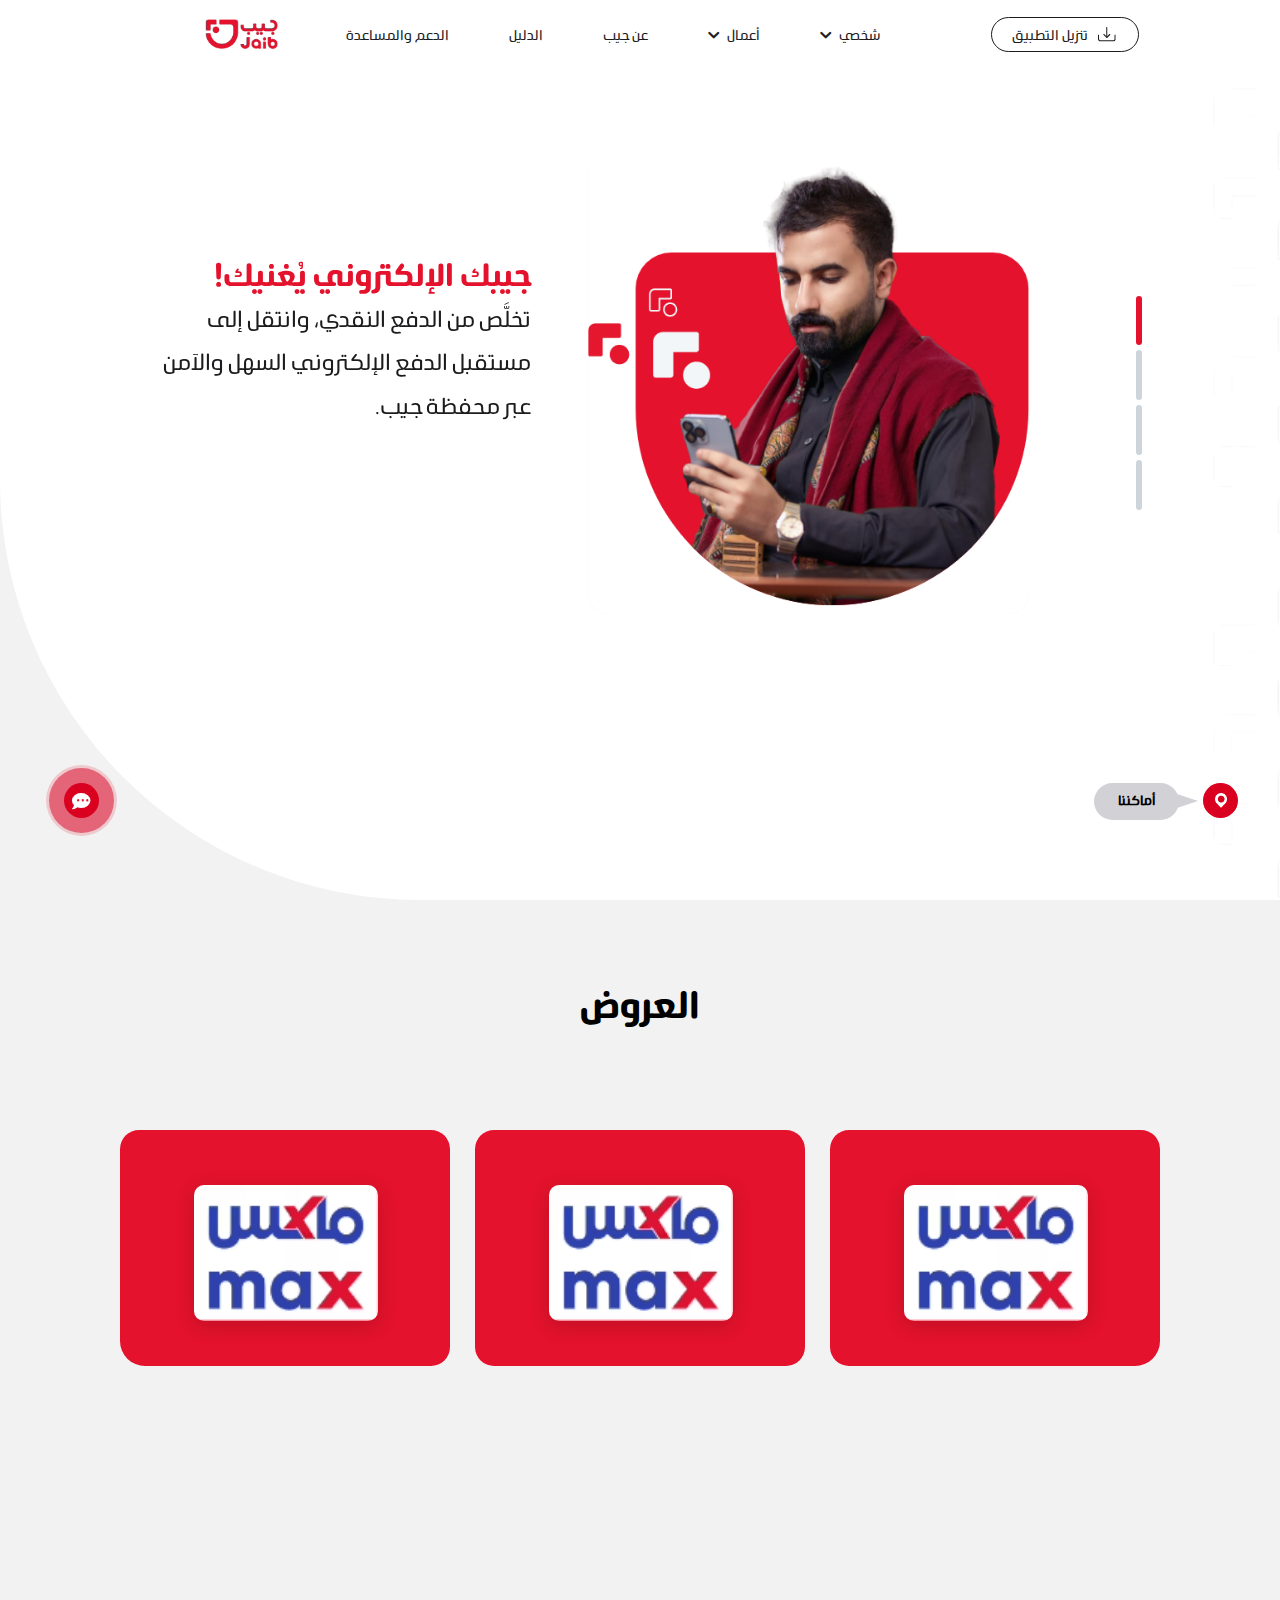
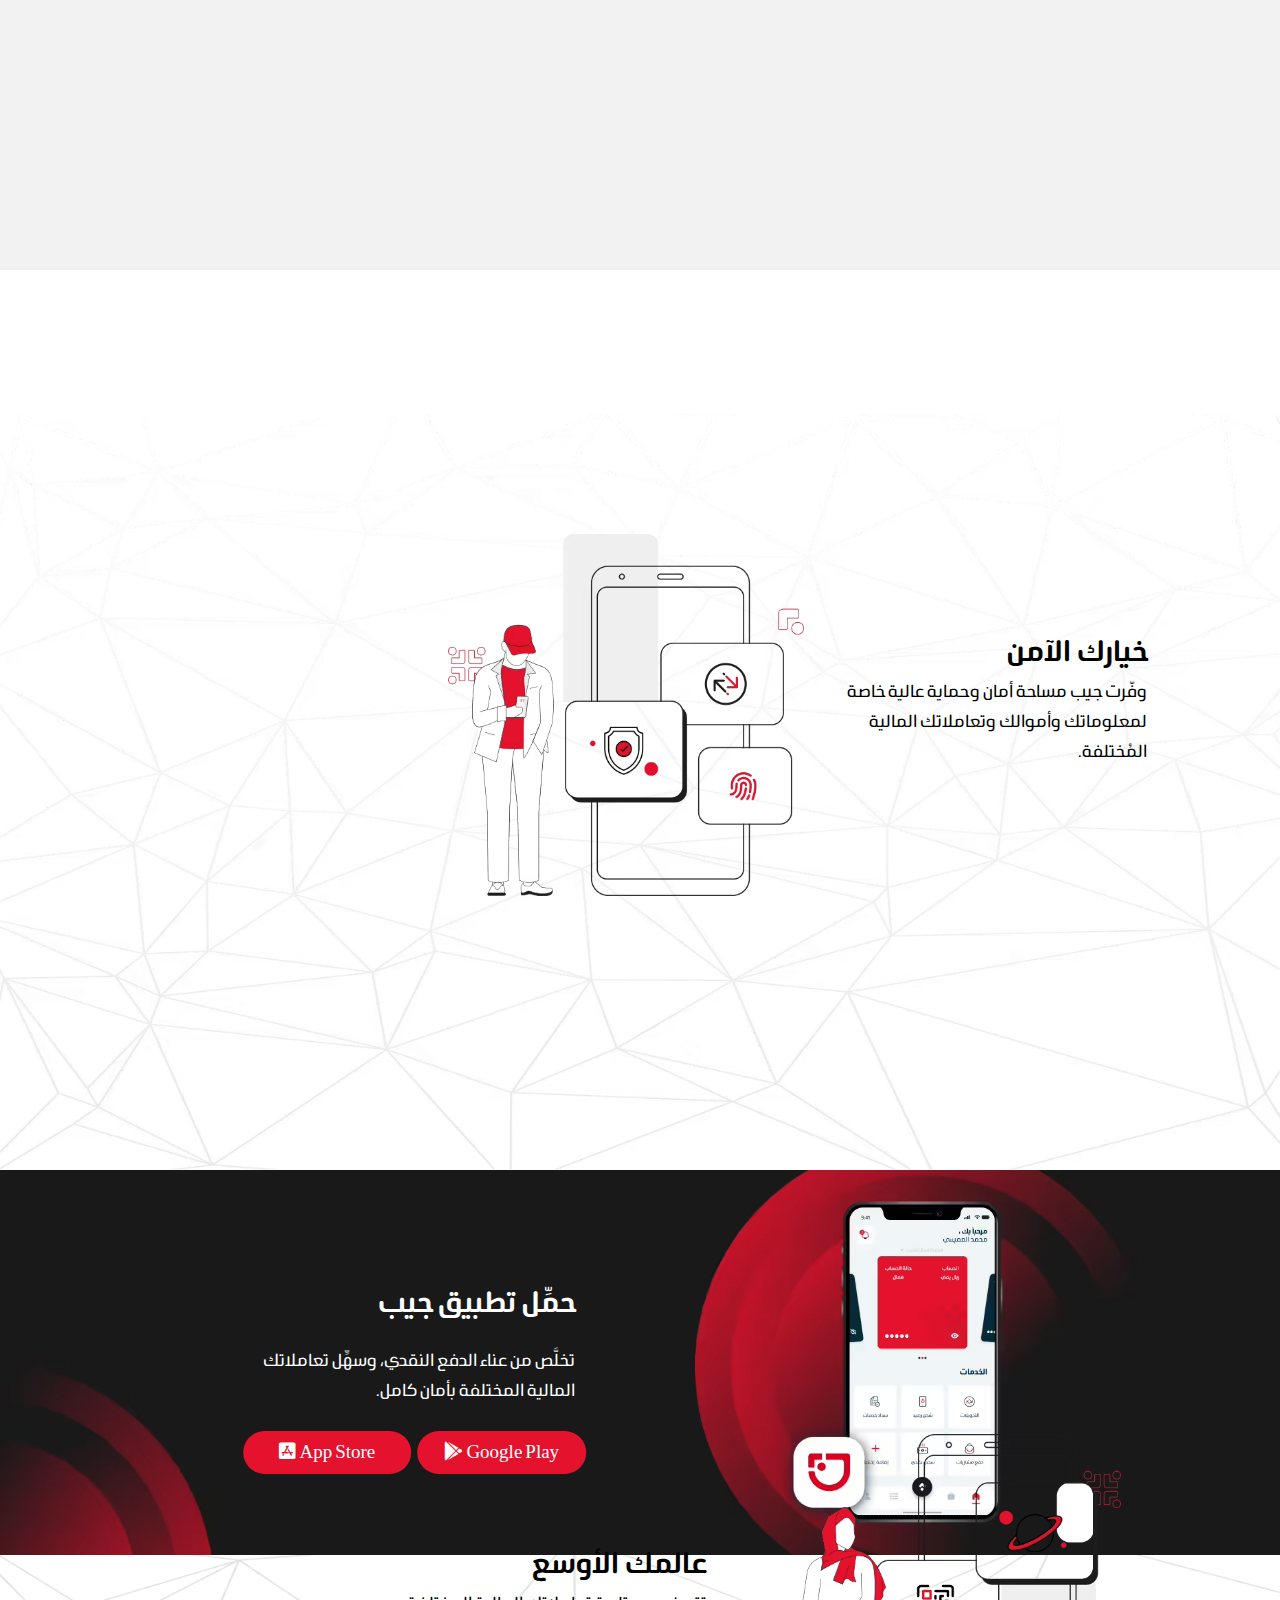
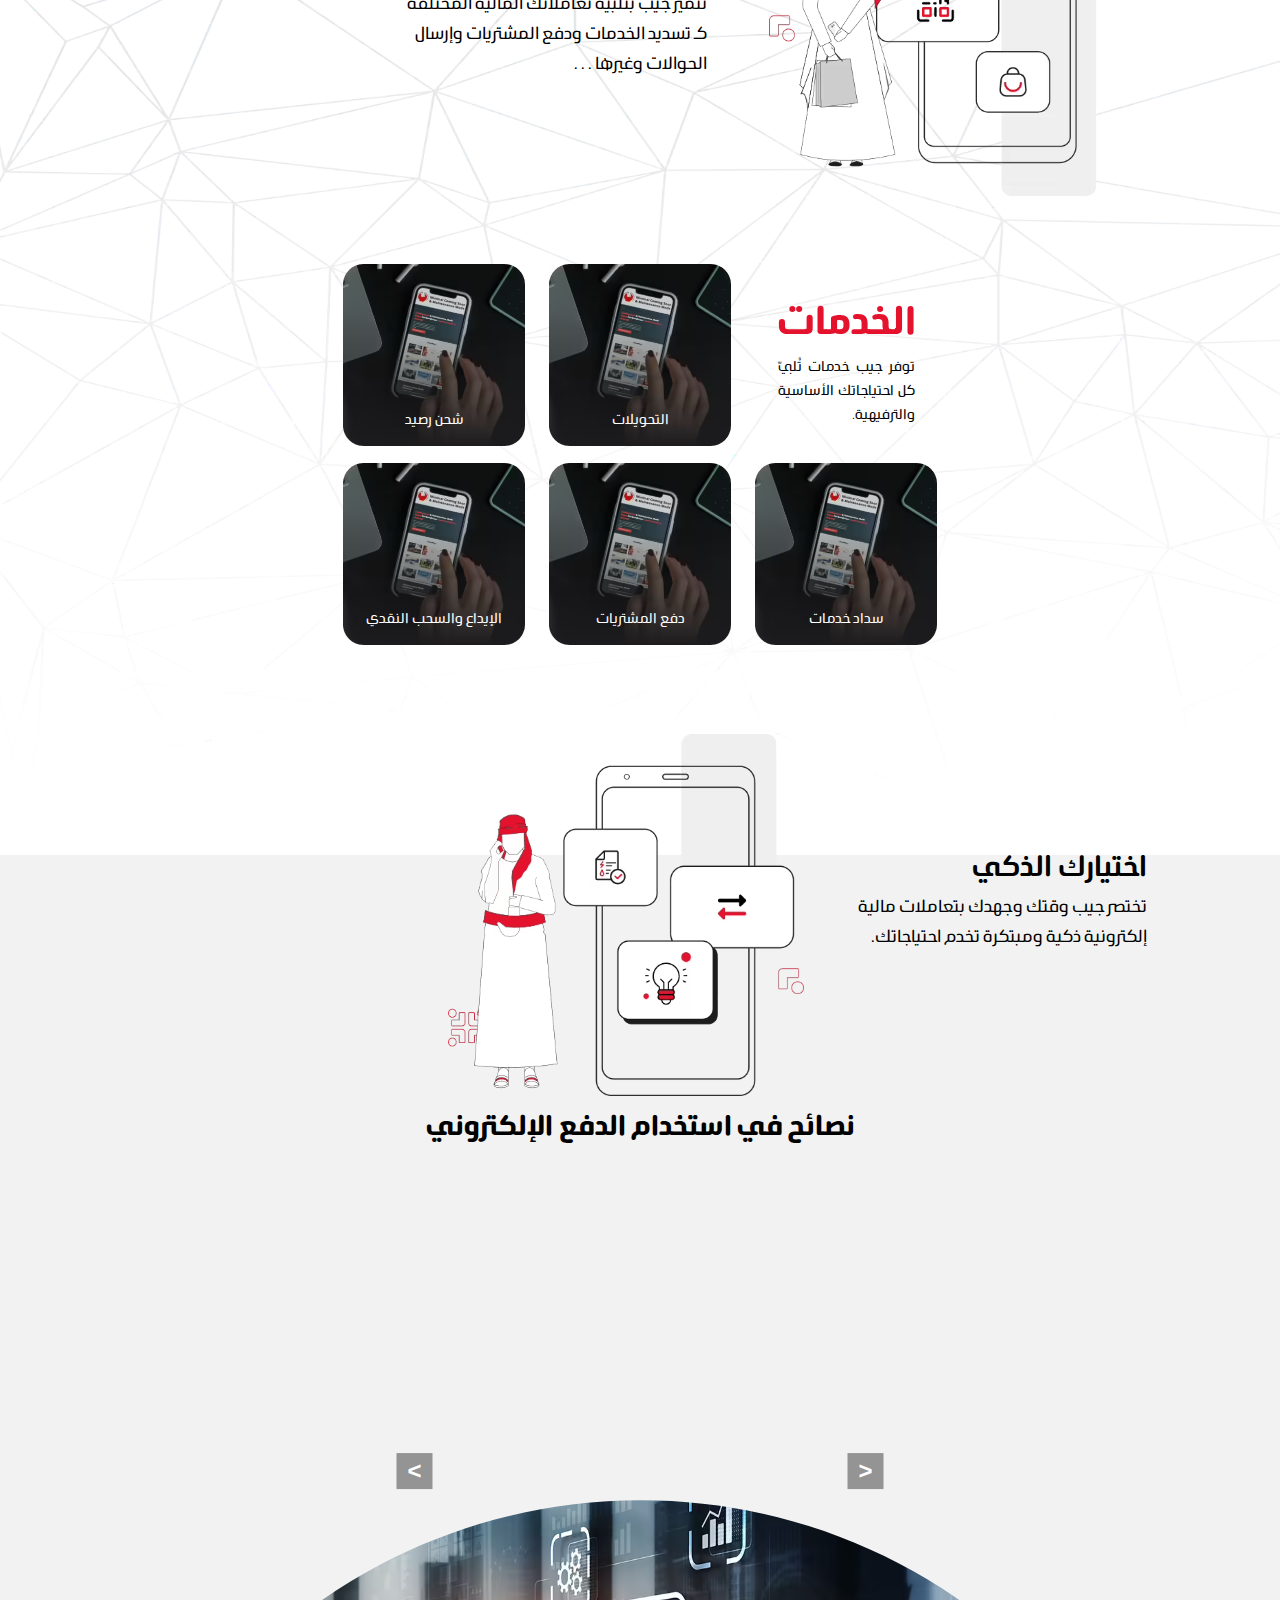
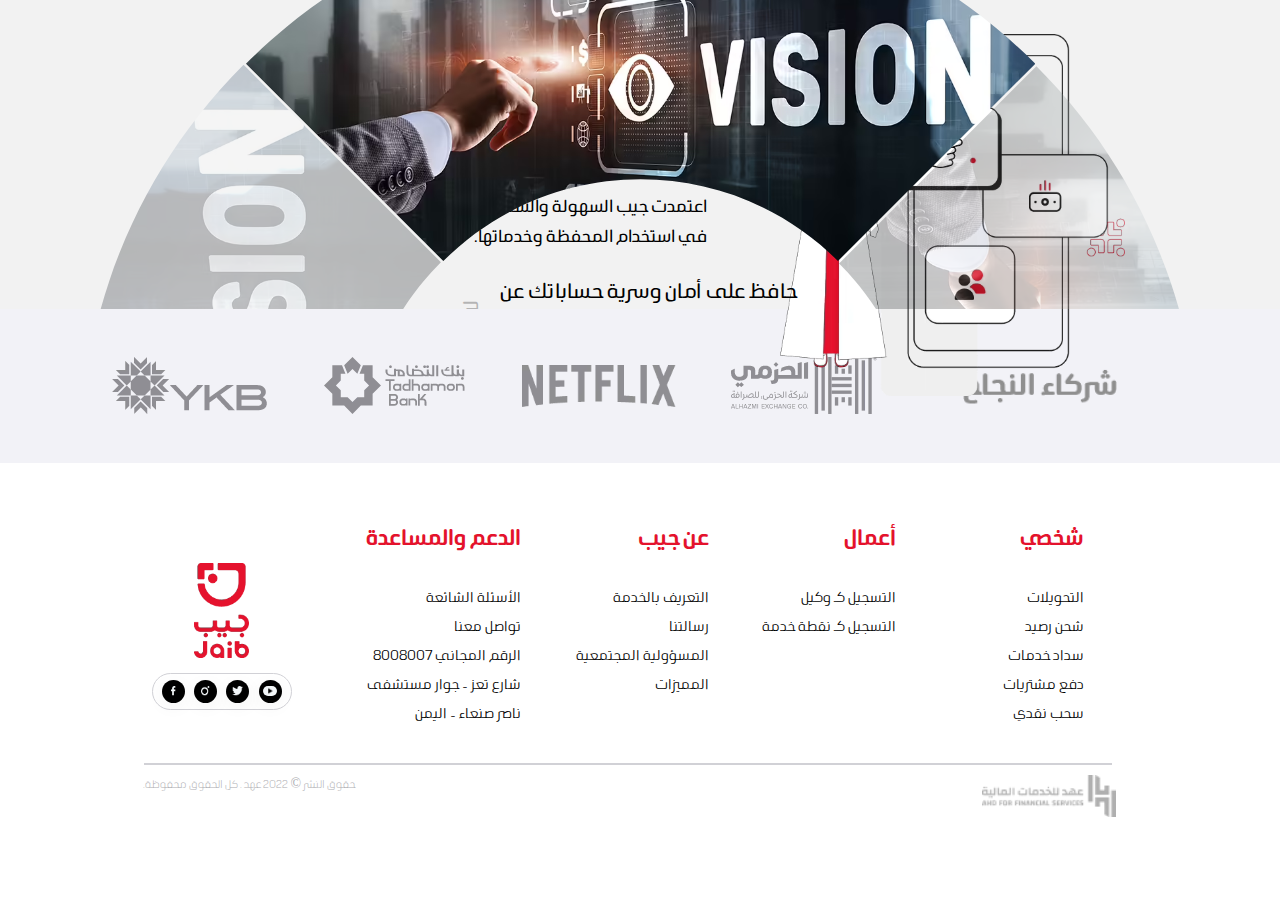
==== commit 1fe88bf6: "85" ====
--- a/index.html
+++ b/index.html
@@ -141,7 +141,7 @@
                 <div class="blog-slider__wrp swiper-wrapper">
                     <div class="blog-slider__item swiper-slide">
                         <div class="blog-slider__img">
-                            <img src="images/Artboard – 1.avif" alt="">
+                            <img src="images/Artboard – 1.webp" alt="">
                         </div>
                         <div class="blog-slider__content">
 
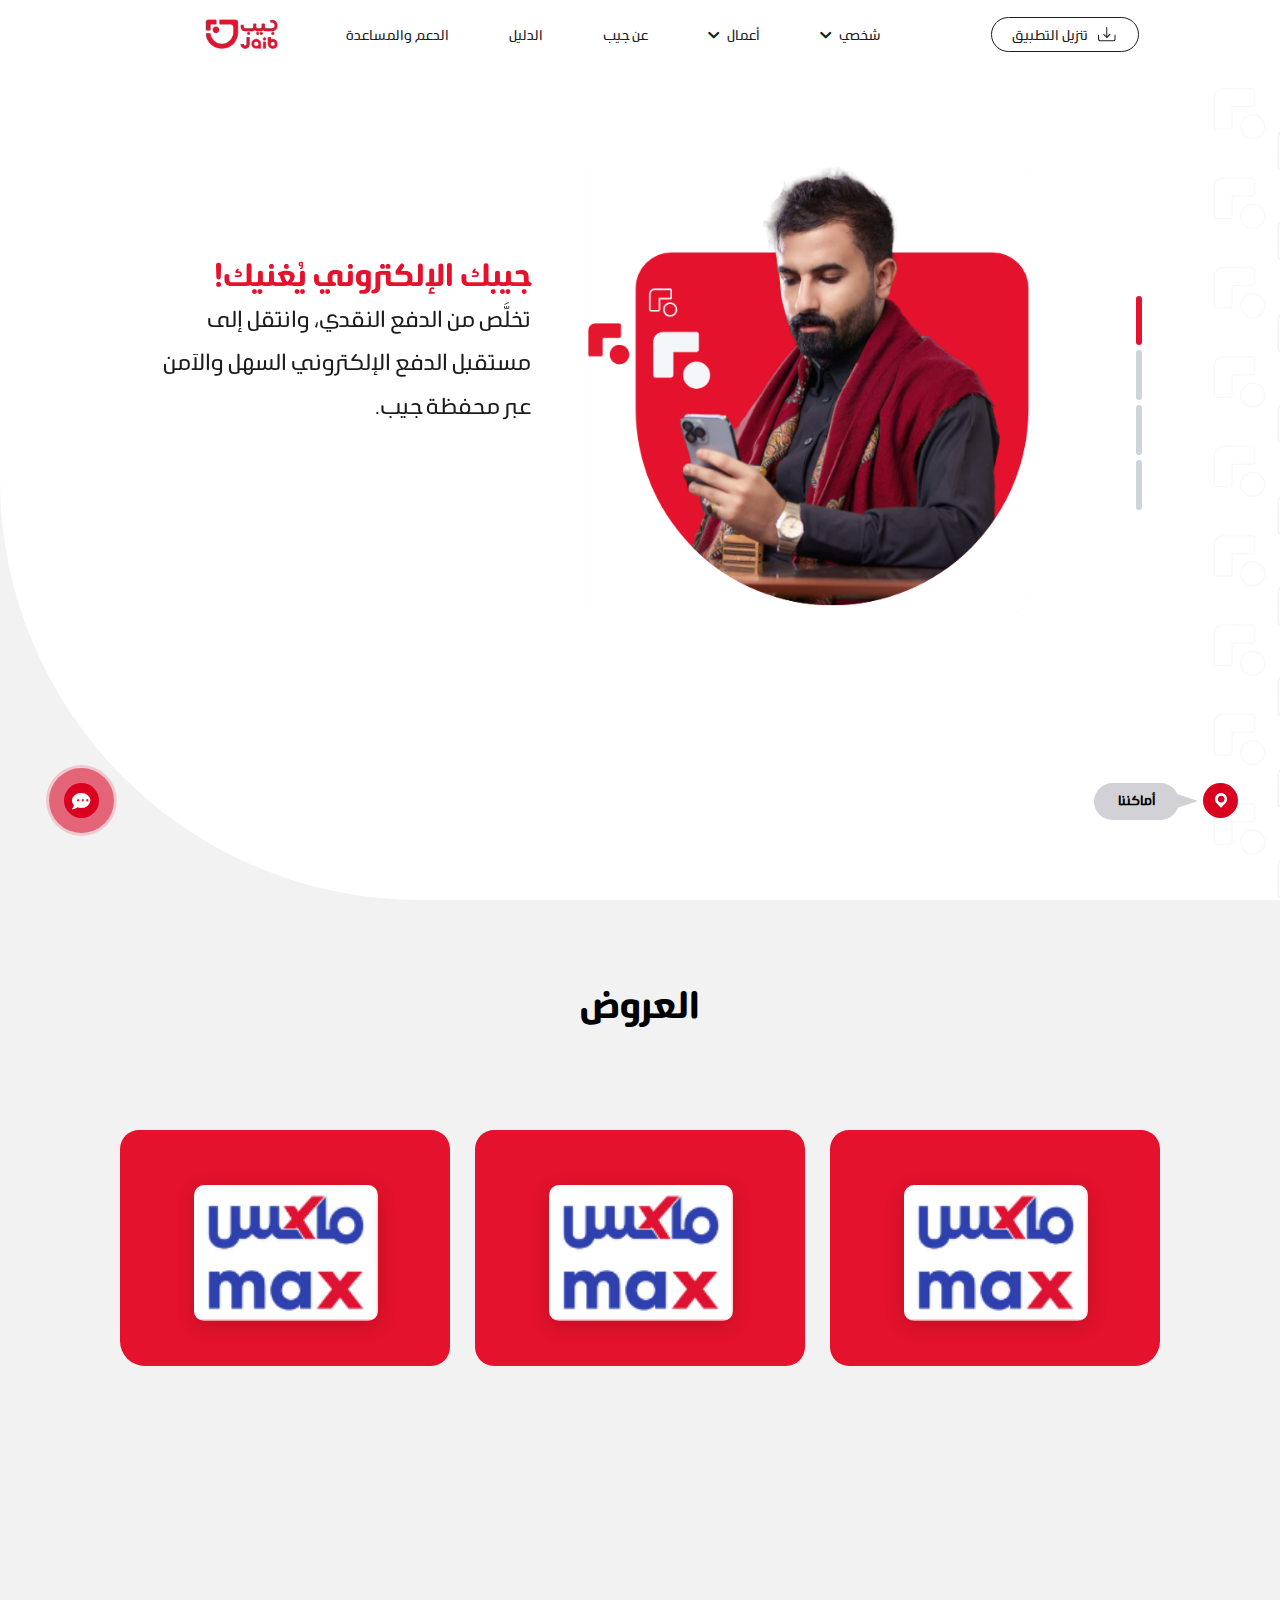
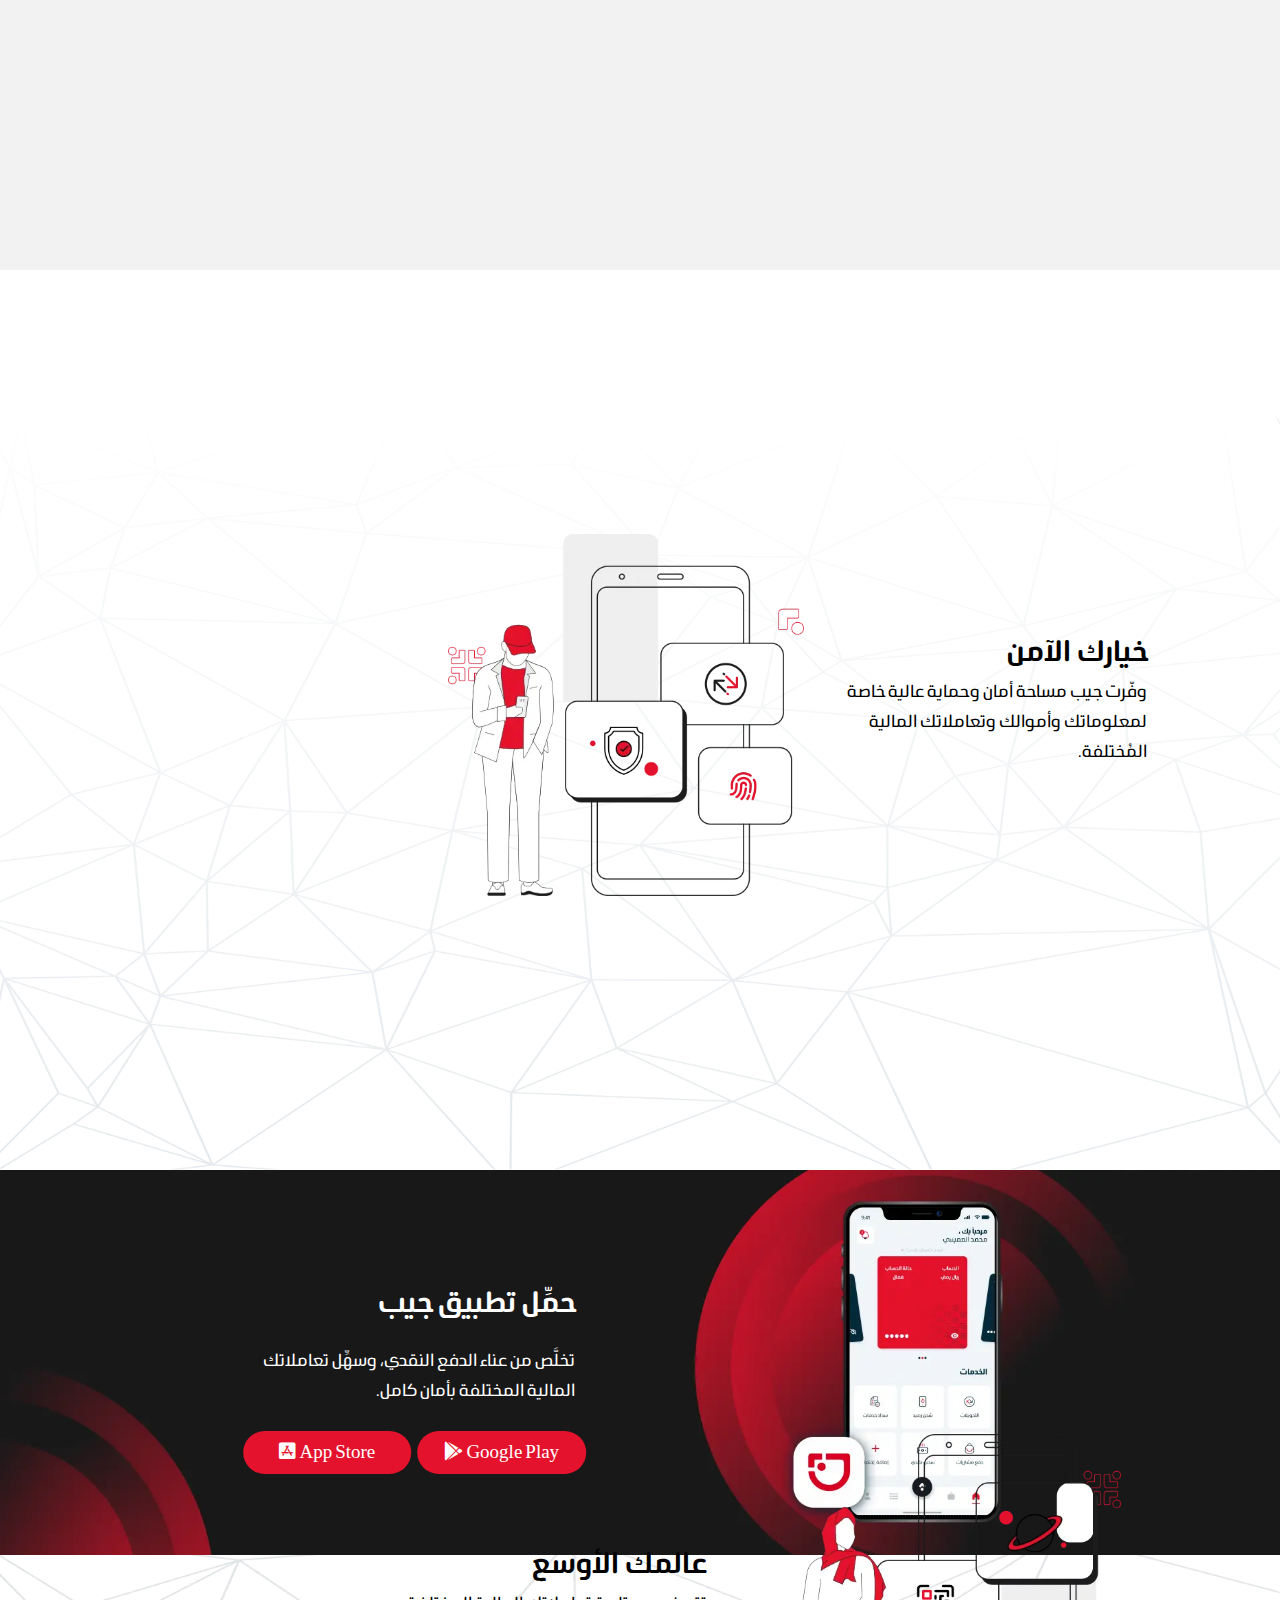
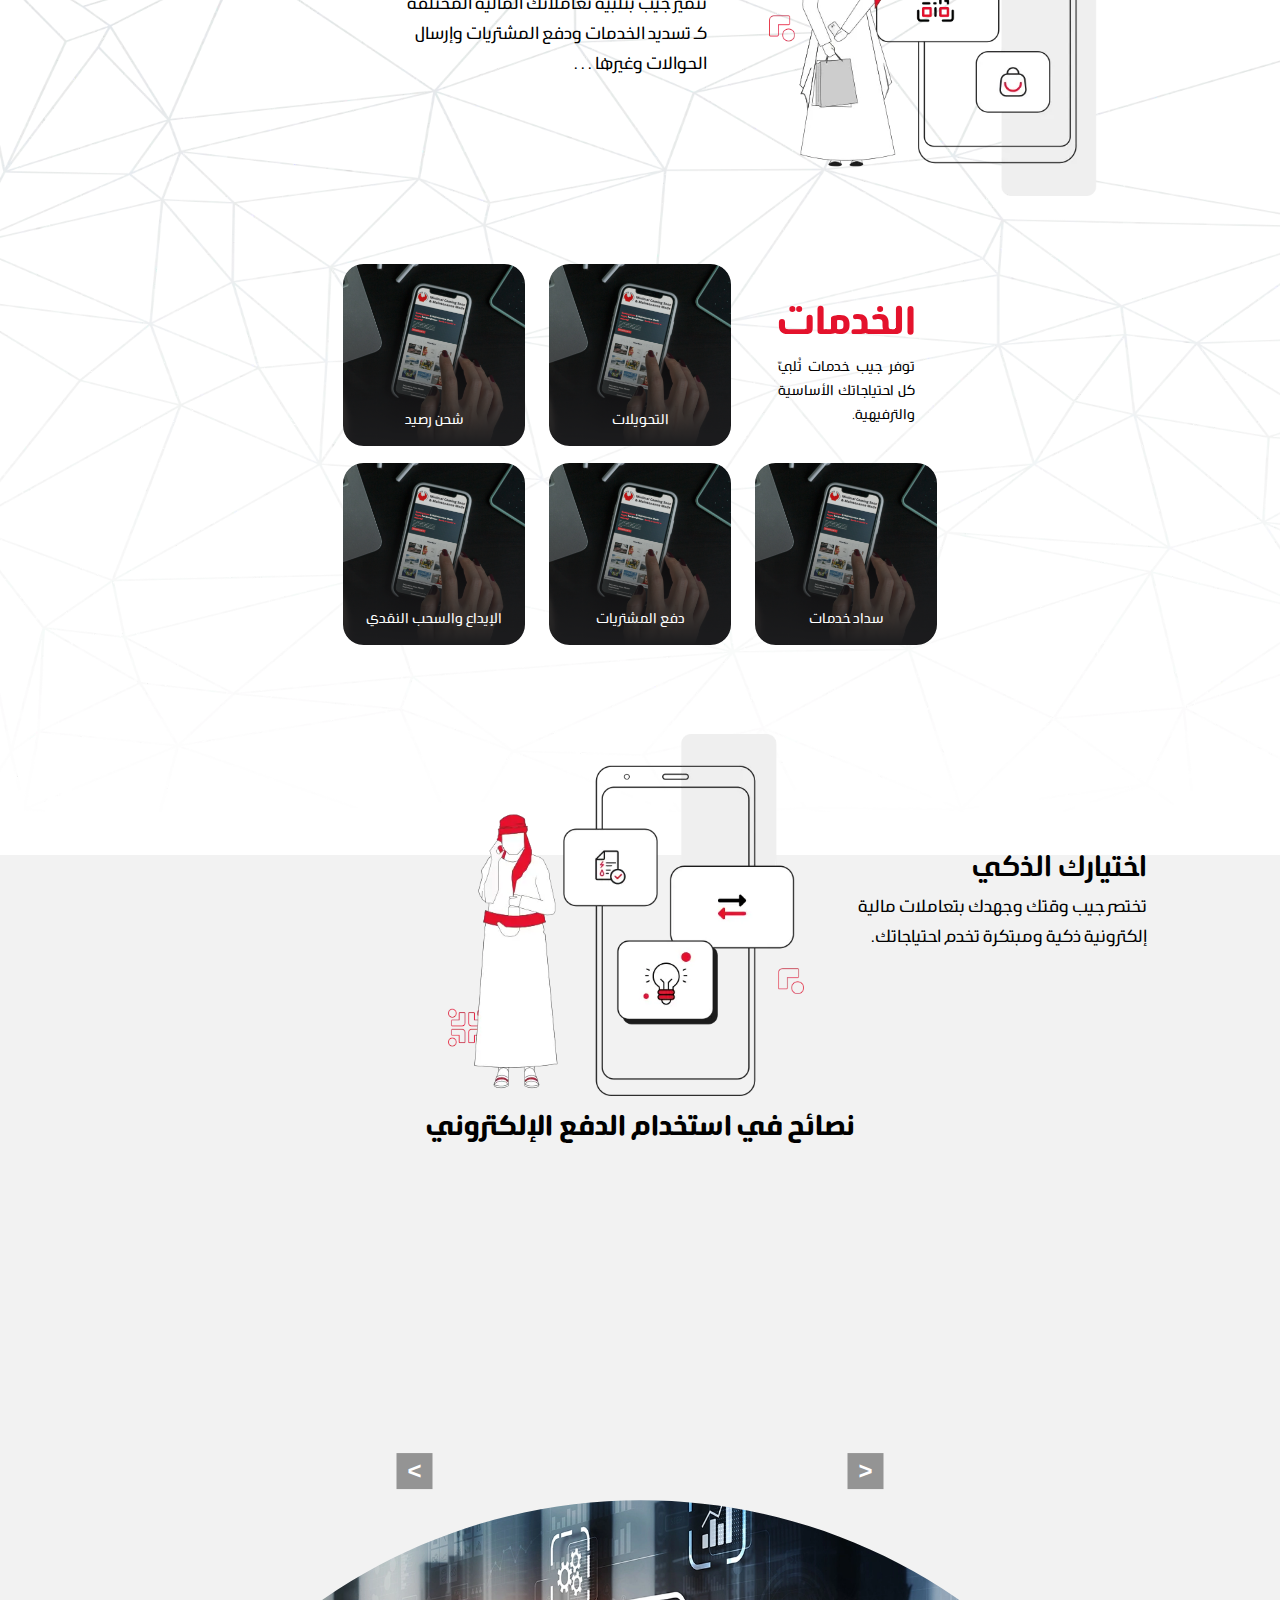
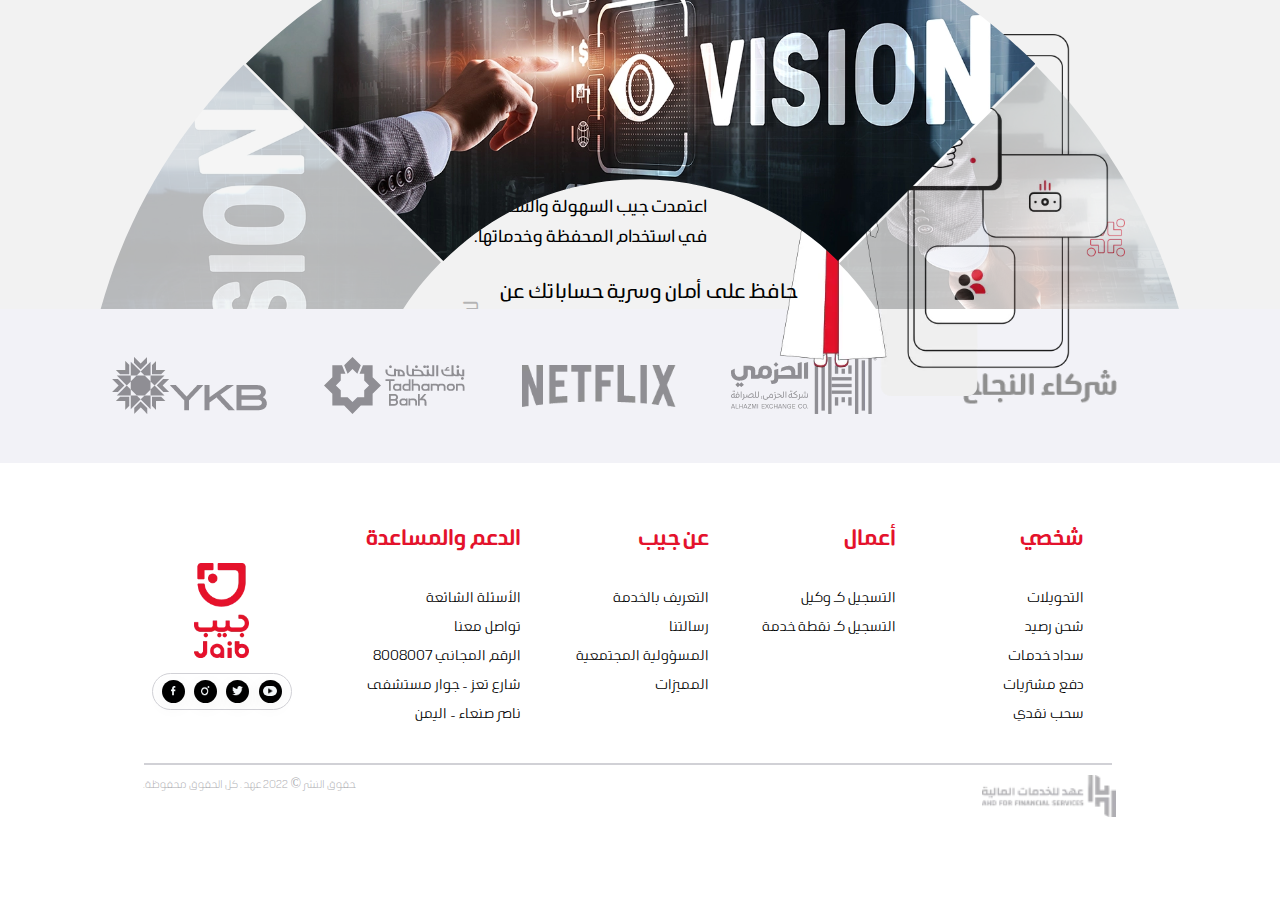
==== commit 8136c24a: "88" ====
--- a/index.html
+++ b/index.html
@@ -15,7 +15,7 @@
     <link rel="stylesheet" href="css/main.css" />
     <link rel="stylesheet" href="css/swiper-bundle.min.css" />
 
-    <script src="https://use.typekit.net/xrn0ect.js"></script>
+    <!-- <script src="https://use.typekit.net/xrn0ect.js"></script> -->
     <script>
         try {
             Typekit.load({
@@ -27,6 +27,7 @@
 
 
     <link href='https://fonts.googleapis.com/css?family=Signika+Negative' rel='stylesheet' type='text/css'>
+    <link rel="preload" href='https://fonts.googleapis.com/css?family=Signika+Negative' as="style" />
     <link rel='stylesheet' href='https://cdn.snipcart.com/themes/base/snipcart.min.css'>
     <link rel="stylesheet" href="https://maxcdn.bootstrapcdn.com/font-awesome/4.4.0/css/font-awesome.min.css">
     <link href="https://use.fontawesome.com/releases/v5.0.6/css/all.css" rel="stylesheet">
@@ -141,7 +142,7 @@
                 <div class="blog-slider__wrp swiper-wrapper">
                     <div class="blog-slider__item swiper-slide">
                         <div class="blog-slider__img">
-                            <img src="images/Artboard – 1.webp" alt="">
+                            <img src="images/Artboard – 1.webp" onerror="this.src='images/Artboard – 1.avif'" alt="">
                         </div>
                         <div class="blog-slider__content">
 
@@ -153,7 +154,7 @@
                     </div>
                     <div class="blog-slider__item swiper-slide">
                         <div class="blog-slider__img">
-                            <img src="images/Artboard – 1.avif" alt="">
+                            <img src="images/Artboard – 1.webp" onerror="this.src='images/Artboard – 1.avif'" alt="frist slide image">
                         </div>
                         <div class="blog-slider__content">
 
@@ -165,7 +166,7 @@
                     </div>
                     <div class="blog-slider__item swiper-slide">
                         <div class="blog-slider__img">
-                            <img src="images/Artboard – 1.avif" alt="">
+                            <img src="images/Artboard – 1.webp" onerror="this.src='images/Artboard – 1.avif'" alt="scound slide image">
                         </div>
                         <div class="blog-slider__content">
 
@@ -178,7 +179,7 @@
 
                     <div class="blog-slider__item swiper-slide">
                         <div class="blog-slider__img">
-                            <img src="images/Artboard – 1.avif" alt="">
+                            <img src="images/Artboard – 1.webp" onerror="this.src='images/Artboard – 1.avif'" alt="third slide image">
                         </div>
                         <div class="blog-slider__content">
 
@@ -210,7 +211,8 @@
                             <div class="card">
                                 <div class="image-content">
                                     <div class="imgbox">
-                                        <img src="images/Rectangle 7276.avif" /> </div>
+                                        <img src="images/Rectangle 7276.webp" onerror="this.src='images/Rectangle 7276.avif'" alt="frist offer">
+                                         </div>
                                 </div>
 
                                 <div class="content">
@@ -227,7 +229,7 @@
                             <div class="card">
                                 <div class="image-content">
                                     <div class="imgbox">
-                                        <img src="images/Rectangle 7276.avif" />
+                                        <img src="images/Rectangle 7276.webp" onerror="this.src='images/Rectangle 7276.avif'" alt="scound offer">
                                     </div>
                                 </div>
                                 <div class="content">
@@ -245,7 +247,7 @@
                             <div class="card">
                                 <div class="image-content">
                                     <div class="imgbox">
-                                        <img src="images/Rectangle 7276.avif" />
+                                        <img src="images/Rectangle 7276.webp" onerror="this.src='images/Rectangle 7276.avif'" alt="third offer">
                                     </div>
                                 </div>
                                 <div class="content">
@@ -281,7 +283,7 @@
         <div id="content-1" class="custom-scrollbar-js ">
             <div class="continer">
                 <div class="image-part">
-                    <img src="images/1.avif">
+                    <img src="images/1.webp" onerror="this.src='images/1.avif'" alt="جيب خيارك الآمن">
                 </div>
                 <div class="content-part">
                     <div class="titel-part">
@@ -300,14 +302,14 @@
                     <!-- <div class="button-part"><button>اعرف المزيد</button></div> -->
                 </div>
                 <div class="image-part">
-                    <img src="images/2.avif">
+                    <img src="images/2.webp" onerror="this.src='images/2.avif'" alt="جيب عالمك الأوسع">
                 </div>
 
             </div>
 
             <div class="continer">
                 <div class="image-part">
-                    <img src="images/4.avif">
+                    <img src="images/4.webp" onerror="this.src='images/4.avif'" alt="جيب اختيارك الذكي">
                 </div>
                 <div class="content-part">
                     <div class="titel-part">
@@ -328,7 +330,7 @@
                     </div>
                     <div class="image-part">
 
-                        <img src="images/3.avif">
+                        <img src="images/3.webp" onerror="this.src='images/3.avif'" alt="جيب متعة الدفع بنقرة">
                     </div>
                 </div>
 
@@ -542,7 +544,7 @@
                         <a href="#" class="button">View Project</a> -->
                             </div>
                             <div class="imgc">
-                                <img src="images/IUEV8S (1).avif" alt="" />
+                                <img src="images/IUEV8S (1).webp" onerror="this.src='images/IUEV8S (1).avif'" alt="متابعة إشعارات تطبيق جيب وتحديثاته.">
                             </div>
                         </div>
                     </li>
@@ -555,7 +557,7 @@
                         <a href="#" class="button">View Project</a> -->
                             </div>
                             <div class="imgc">
-                                <img src="images/IUEV8S (1).avif" alt="" />
+                                <img src="images/IUEV8S (1).webp" onerror="this.src='images/IUEV8S (1).avif'" alt="لا تشارك كلمة المرور الخاصة بك لأي شخص.">
                             </div>
                         </div>
                     </li>
@@ -569,7 +571,7 @@
                         <a href="#" class="button">View Project</a> -->
                             </div>
                             <div class="imgc">
-                                <img src="images/IUEV8S (1).avif" alt="" />
+                                <img src="images/IUEV8S (1).webp" onerror="this.src='images/IUEV8S (1).avif'" alt="لا تشارك كلمة المرور الخاصة بك لأي شخص.">
                             </div>
                         </div>
                     </li>
@@ -582,7 +584,7 @@
                         <a href="#" class="button">View Project</a> -->
                             </div>
                             <div class="imgc">
-                                <img src="images/IUEV8S (1).avif" alt="" />
+                                <img src="images/IUEV8S (1).webp" onerror="this.src='images/IUEV8S (1).avif'" alt="مراجعة تقارير عملياتك ورصيد حسابك دائمًا.">
                             </div>
                         </div>
                     </li>
@@ -607,20 +609,20 @@
     <div class="sponsor">
         <div class="sponsor-section">
 
-            <img src="images/Group 4067.avif" alt="">
-
-
-            <img src="images/Group 4068.avif" alt="">
-
-
-            <img src="images/Path 4032.avif" alt="">
-
-
-            <img src="images/Group 4065.avif" alt="">
+            <img src="images/Group 4067.avif" alt="jaib frist sponsor">
+
+
+            <img src="images/Group 4068.avif" alt="jaib scound sponsor">
+
+
+            <img src="images/Path 4032.avif" alt="jaib third sponsor">
+
+
+            <img src="images/Group 4065.avif" alt="jaib fourth sponsor">
 
         </div>
         <div class="Success-Partners">
-            <img src="images/شركاء النجاح.avif" alt="">
+            <img src="images/شركاء النجاح.avif" alt="jaib Success Partners">
         </div>
 
     </div>
@@ -637,16 +639,16 @@
                     <div class="Ssocial-section">
                         <ul class="Ssocial">
                             <li>
-                                <a class="facbook" href="#"><img src="images/footer/Group 3968.png" alt=""></a>
+                                <a class="facbook" href="#"><img src="images/footer/Group 3968.png" alt="facbook account"></a>
                             </li>
                             <li>
-                                <a class="insta" href="#"><img src="images/footer/Group 3969.png" alt=""></a>
+                                <a class="insta" href="#"><img src="images/footer/Group 3969.png" alt="instagram account"></a>
                             </li>
                             <li>
-                                <a class="tweetr" href="#"><img src="images/footer/Group 3967.png" alt=""></a>
+                                <a class="tweetr" href="#"><img src="images/footer/Group 3967.png" alt="tweetr account"></a>
                             </li>
                             <li>
-                                <a class="youtube" href="#"><img src="images/footer/Group 3966.png" alt=""></a>
+                                <a class="youtube" href="#"><img src="images/footer/Group 3966.png" alt="youtube account"></a>
                             </li>
                         </ul>
                     </div>
--- a/css/stile.css
+++ b/css/stile.css
@@ -83,7 +83,7 @@
     /* font-size: 15px; */
     width: 87.37px;
     height: 149.23px;
-    background: url('../images/footer/Group\ 6581.avif');
+    background: url('../images/footer/Group\ 6581.webp');
     background-repeat: no-repeat;
     background-size: contain;
     margin-top: 50px;
@@ -250,7 +250,7 @@
 .ahd-logo {
     width: 169.93px;
     height: 52.84px;
-    background: url('../images/footer/Group\ 6587.avif');
+    background: url('../images/footer/Group\ 6587.webp');
     background-repeat: repeat;
     background-size: auto;
     background-repeat: no-repeat;
@@ -310,7 +310,7 @@
     .l-footer .jaib-logo {
         width: 64.41px;
         height: 109.62px;
-        background: url(../images/footer/Group\ 4007v.avif) no-repeat !important;
+        background: url(../images/footer/Group\ 4007v.webp) no-repeat !important;
         background-size: contain;
         margin-top: 0px !important;
         margin-bottom: 30px;
@@ -456,7 +456,7 @@
     .ahd-logo {
         width: 88.34px;
         height: 27.47px;
-        background: url('../images/footer/Group\ 6587.avif');
+        background: url('../images/footer/Group\ 6587.webp');
         background-repeat: repeat;
         background-size: auto;
         background-repeat: no-repeat;
@@ -491,7 +491,7 @@
         /* font-size: 15px; */
         width: 48.66px;
         height: 82.82px;
-        background: url('../images/footer/Group\ 6581.avif');
+        background: url('../images/footer/Group\ 6581.webp');
         background-repeat: no-repeat;
         background-size: contain;
         margin-bottom: 0px;
@@ -628,7 +628,7 @@
     .ahd-logo {
         width: 102px;
         height: 31.72px;
-        background: url('../images/footer/Group\ 6587.avif');
+        background: url('../images/footer/Group\ 6587.webp');
         background-repeat: repeat;
         background-size: auto;
         background-repeat: no-repeat;
@@ -672,7 +672,7 @@
         /* font-size: 15px; */
         width: 48.66px;
         height: 82.82px;
-        background: url('../images/footer/Group\ 6581.avif');
+        background: url('../images/footer/Group\ 6581.webp');
         background-repeat: no-repeat;
         background-size: contain;
         margin-bottom: 0px;
@@ -809,7 +809,7 @@
     .ahd-logo {
         width: 102px;
         height: 31.72px;
-        background: url('../images/footer/Group\ 6587.avif');
+        background: url('../images/footer/Group\ 6587.webp');
         background-repeat: repeat;
         background-size: auto;
         background-repeat: no-repeat;
@@ -846,7 +846,7 @@
         /* font-size: 15px; */
         width: 55.89px;
         height: 95.12px;
-        background: url('../images/footer/Group\ 6581.avif');
+        background: url('../images/footer/Group\ 6581.webp');
         background-repeat: no-repeat;
         background-size: contain;
         margin-top: 50px;
@@ -985,7 +985,7 @@
     .ahd-logo {
         width: 134.69px;
         height: 41.88px;
-        background: url('../images/footer/Group\ 6587.avif');
+        background: url('../images/footer/Group\ 6587.webp');
         background-repeat: repeat;
         background-size: auto;
         background-repeat: no-repeat;
--- a/css/main.css
+++ b/css/main.css
@@ -580,7 +580,7 @@
     height: 556PX;
     /* width: 100vw; */
     background: #191919;
-    background: url('../images/Group 4819.avif') no-repeat content-box;
+    background: url('../images/Group 4819.webp') no-repeat content-box;
     background-size: cover;
 }
 
@@ -849,7 +849,7 @@
 
 .background-app-daownload-section {
     position: relative;
-    background: url('../images/Mask Group 14.avif') no-repeat content-box;
+    background: url('../images/Mask Group 14.webp') no-repeat content-box;
     height: 432px;
     width: 100vw;
     background-size: contain;
@@ -857,7 +857,7 @@
 
 .phone-app-daownload-section {
     position: absolute;
-    background: url('../images/Group 4822.avif') no-repeat content-box;
+    background: url('../images/Group 4822.webp') no-repeat content-box;
     background-size: contain;
     width: 230.86px;
     height: 350.72px;
@@ -925,7 +925,7 @@
 }
 
 .ios img {
-    /* background: url('../images/Group 3879.avif') no-repeat content-box; */
+    /* background: url('../images/Group 3879.webp') no-repeat content-box; */
     width: 23.18px;
     height: 23.18px;
     object-fit: contain;
@@ -974,7 +974,7 @@
         right: 0;
         top: 0;
         background-color: white ;
-        background-image: url('../images/Mask\ Group\ 21.avif');
+        background-image: url('../images/Mask\ Group\ 21.webp');
         background-size: cover;
         background-repeat: no-repeat;
         width: 100%;
@@ -1227,7 +1227,7 @@
         object-fit: contain;
         width: 21px;
         height: 27.53px;
-        background: url(../images/Subtraction\ 8.avif) no-repeat content-box;
+        background: url(../images/Subtraction\ 8.webp) no-repeat content-box;
           background-position-x: 0%;
           background-position-y: 0%;
           background-size: auto;
@@ -1243,7 +1243,7 @@
         position: absolute;
         /* display: flex; */
         z-index: 0;
-        background-image: url('../images/Mask\ Group\ 21.avif');
+        background-image: url('../images/Mask\ Group\ 21.webp');
         background-repeat: no-repeat;
         background-size: cover;
         /* background-repeat: no-repeat;
@@ -1266,7 +1266,7 @@
         object-fit: contain;
         width: 100%;
         height: 92.2vh;
-        background: url(../images/Artboard\ 20.avif) no-repeat content-box;
+        background: url(../images/Artboard\ 20.webp) no-repeat content-box;
         background-position: right;
         background-size: contain;
     }
@@ -1490,7 +1490,7 @@
         object-fit: contain;
         width: 14.04px;
         height: 17.07px;
-        background: url(../images/Subtraction\ 8.avif) no-repeat content-box;
+        background: url(../images/Subtraction\ 8.webp) no-repeat content-box;
         background-position: center;
         background-size: 12px;
         top: 9px;
@@ -1506,7 +1506,7 @@
         align-items: center;
         width: 100%;
         height: 100vh;
-        background-image: url('../images/Group\ 6368.avif');
+        background-image: url('../images/Group\ 6368.webp');
         background-repeat: no-repeat !important;
         background-size: 1440px 857px;  
         background-color: white;
@@ -1539,7 +1539,7 @@
         object-fit: contain;
         width: 100%;
         height: 91vh;
-        background: url(../images/Artboard\ 20.avif) no-repeat content-box;
+        background: url(../images/Artboard\ 20.webp) no-repeat content-box;
         background-position: right;
         background-size: contain;
     }
@@ -1776,7 +1776,7 @@
         object-fit: contain;
         width: 14.04px;
         height: 17.07px;
-        background: url(../images/Subtraction\ 8.avif) no-repeat content-box;
+        background: url(../images/Subtraction\ 8.webp) no-repeat content-box;
         background-position: center;
         background-size: 12px;
         top: 9px;
@@ -1788,7 +1788,7 @@
     .landing .first-slider {
         position: absolute;
         z-index: 0;
-        background-image: url(../images/Mask\ Group\ 362.avif);
+        background-image: url(../images/Mask\ Group\ 362.webp);
         background-size: contain;
         background-repeat: no-repeat;
         left: 0;
@@ -1804,7 +1804,7 @@
         object-fit: contain;
         width: 100%;
         height: 91vh;
-        /* background: url(../images/Artboard\ 20.avif) no-repeat content-box; */
+        /* background: url(../images/Artboard\ 20.webp) no-repeat content-box; */
         /* background-position: right; */
         background-size: contain;
     }
@@ -2043,7 +2043,7 @@
         object-fit: contain;
         width: 14.04px;
         height: 17.07px;
-        background: url(../images/Subtraction\ 8.avif) no-repeat content-box;
+        background: url(../images/Subtraction\ 8.webp) no-repeat content-box;
         background-position: center;
         background-size: 12px;
         top: 9px;
@@ -2060,7 +2060,7 @@
         position: absolute;
         /* display: flex; */
         z-index: 0;
-        background-image: url('../images/Mask\ Group\ 362.avif');
+        background-image: url('../images/Mask\ Group\ 362.webp');
         background-size: 764px 440px;
         background-repeat: no-repeat;
         left: 0;
@@ -2079,7 +2079,7 @@
         width: 100%;
         top: 75px;
         height: 100vh !important;
-        background: url(../images/Artboard\ 3.avif);
+        background: url(../images/Artboard\ 3.webp);
         background-position: top;
         background-repeat: repeat-x;
     }
@@ -2312,7 +2312,7 @@
         object-fit: contain;
         width: 14.04px;
         height: 17.07px;
-        background: url(../images/Subtraction\ 8.avif) no-repeat content-box;
+        background: url(../images/Subtraction\ 8.webp) no-repeat content-box;
         background-position: center;
         background-size: 12px;
         top: 9.2px;
@@ -2325,7 +2325,7 @@
         position: absolute;
         /* display: flex; */
         z-index: 0;
-        background-image: url(../images/Mask\ Group\ 362.avif);
+        background-image: url(../images/Mask\ Group\ 362.webp);
         background-repeat: no-repeat;
         background-size: contain    ;
         /* background-repeat: no-repeat;
@@ -2349,7 +2349,7 @@
         width: 100%;
         height: 92vh !important;
         bottom: 5px;
-        background: url(../images/Artboard\ 3.avif);
+        background: url(../images/Artboard\ 3.webp);
         background-position: top;
         background-repeat: repeat-x;
     }
@@ -2578,7 +2578,7 @@
         object-fit: contain;
         width: 14.04px;
         height: 17.07px;
-        background: url(../images/Subtraction\ 8.avif) no-repeat content-box;
+        background: url(../images/Subtraction\ 8.webp) no-repeat content-box;
         background-position: center;
         background-size: 12px;
         top: 9.2px;
@@ -2603,6 +2603,9 @@
 } */
 
 @media all and (max-width: 320px) {
+    .svg-mask{
+        display: none;
+    }
     .landing {
         /* background-color: #F2F2F7; */
         min-height: 86.9vh !important;
@@ -2614,7 +2617,7 @@
         position: absolute;
         /* display: flex; */
         z-index: 0;
-        background-image: url(../images/Mask\ Group\ 362.avif);
+        background-image: url(../images/Mask\ Group\ 362.webp);
         background-size: contain;
         background-position-y: 60.62px;
         /* background-position: center; */
@@ -2635,7 +2638,7 @@
         top: 61px;
         width: 100%;
         height: 36% !important;
-        background: url(../images/Group\ 4707.avif);
+        background: url(../images/Group\ 4707.webp);
         background-position: top;
         background-repeat: repeat-x;
     }
@@ -2900,7 +2903,7 @@
         object-fit: contain;
         width: 14.04px;
         height: 17.07px;
-        background: url(../images/Subtraction\ 8.avif) no-repeat content-box;
+        background: url(../images/Subtraction\ 8.webp) no-repeat content-box;
         background-position: center;
         background-size: 12px;
         top: 10.2px;
@@ -3240,7 +3243,7 @@
     .thier-section {
         height: 100vh;
         background: #FFFFFF;
-        background-image: url('../images/Group 4570.avif');
+        background-image: url('../images/Group 4570.webp');
         background-repeat: no-repeat;
         /* background-attachment: fixed; */
         background-size: 100vw 84%;
@@ -3248,7 +3251,7 @@
     }
     .app-daownload-section {
         height: 515px;
-        background: url('../images/Group 6014.avif') no-repeat;
+        background: url('../images/Group 6014.webp') no-repeat;
         background-size: cover;
     }
     .content-app-daownload-section {
@@ -3335,7 +3338,7 @@
         align-items: center;
         width: 100%;
         height: 100vh;
-        background-image: url('../images/Path\ 9324.avif');
+        background-image: url('../images/Path\ 9324.webp');
         background-repeat: no-repeat !important;
         background-size: contain;
         background-color: #FFFFFF;
@@ -3447,7 +3450,7 @@
         width: 100%;
         height: fit-content;
         background-color: #FFFFFF;
-        background-image: url('../images/Mask Group 42.avif');
+        background-image: url('../images/Mask Group 42.webp');
         background-size: contain;
         height: 90vh !important;
 
@@ -3480,7 +3483,7 @@
         overflow: hidden;
         justify-content: center;
         align-items: center !important;
-        background-image: url('../images/Group 6013.avif');
+        background-image: url('../images/Group 6013.webp');
         background-repeat: no-repeat;
         background-size: contain !important;
         background-position: bottom !important;
@@ -3488,7 +3491,7 @@
         flex-direction: column;
         background-color: #FFFFFF;
     }
-    .avif-mask {
+    .webp-mask {
         width: 100vw !important;
         height: auto !important;
     }
@@ -3590,7 +3593,7 @@
       .ahd-logo {
         width: 88.34px;
         height: 27.47px;
-        background: url('../images/footer/Group\ 6587.avif');
+        background: url('../images/footer/Group\ 6587.webp');
           background-repeat: repeat;
           background-size: auto;
         background-repeat: repeat;
@@ -3599,6 +3602,9 @@
         background-size: contain;
         margin-left: 13vw;
       }
+      .svg-mask{
+        display: none;
+    }
 }
 
 @media (min-width: 321px) and (max-width: 375px) {
@@ -3613,7 +3619,7 @@
         position: absolute;
         /* display: flex; */
         z-index: 0;
-        background-image: url(../images/Mask\ Group\ 362.avif);
+        background-image: url(../images/Mask\ Group\ 362.webp);
         background-size: contain;
         background-position-y: 74.62px; 
         /* background-position: center; */
@@ -3634,7 +3640,7 @@
         top: 61px;
         width: 100%;
         height: 36% !important;
-        background: url(../images/Group\ 4707.avif);
+        background: url(../images/Group\ 4707.webp);
         background-position: top;
         background-repeat: repeat-x;
     }
@@ -3892,7 +3898,7 @@
         object-fit: contain;
         width: 14.04px;
         height: 17.07px;
-        background: url(../images/Subtraction\ 8.avif) no-repeat content-box;
+        background: url(../images/Subtraction\ 8.webp) no-repeat content-box;
         background-position: center;
         background-size: 12px;
         top: 10.2px;
@@ -4067,7 +4073,7 @@
     .thier-section {
         height: 100vh;
         background: #FFFFFF;
-        background-image: url('../images/Group 4570.avif');
+        background-image: url('../images/Group 4570.webp');
         background-repeat: no-repeat;
         /* background-attachment: fixed; */
         background-size: 100vw 84%;
@@ -4266,7 +4272,7 @@
     }
     .app-daownload-section {
         height: 515px;
-        background: url('../images/Group 6014.avif') no-repeat;
+        background: url('../images/Group 6014.webp') no-repeat;
     }
     .content-app-daownload-section {
         position: absolute;
@@ -4361,7 +4367,7 @@
         overflow: hidden;
         justify-content: center;
         align-items: center !important;
-        background-image: url('../images/Group 6013.avif');
+        background-image: url('../images/Group 6013.webp');
         background-repeat: no-repeat;
         background-size: contain !important;
         background-position: bottom !important;
@@ -4369,7 +4375,7 @@
         flex-direction: column;
         background-color: #FFFFFF;
     }
-    .avif-mask {
+    .webp-mask {
         width: 100vw !important;
         height: auto !important;
     }
@@ -4380,7 +4386,7 @@
         align-items: center;
         width: 100%;
         height: 100vh;
-        background-image: url('../images/Path\ 9324.avif');
+        background-image: url('../images/Path\ 9324.webp');
         background-repeat: no-repeat !important;
         background-size: contain;
         background-color: #FFFFFF;
@@ -4464,7 +4470,7 @@
         width: 100%;
         height: fit-content;
         background-color: #FFFFFF;
-        background-image: url('../images/Mask Group 42.avif');
+        background-image: url('../images/Mask Group 42.webp');
         background-size: contain;
         height: 90vh !important;
         background-position: center;
@@ -4484,6 +4490,9 @@
         height: 94px;
         background: white;
       }
+      .svg-mask{
+        display: none;
+    }
 }
 
 @media (min-width: 376px) and (max-width: 428px) {
@@ -4498,7 +4507,7 @@
         position: absolute;
         /* display: flex; */
         z-index: 0;
-        background-image: url(../images/Mask\ Group\ 362.avif);
+        background-image: url(../images/Mask\ Group\ 362.webp);
         background-size: contain;
         background-position-y: 74.62px; 
         /* background-position: center; */
@@ -4519,7 +4528,7 @@
         top: 61px;
         width: 100%;
         height: 36% !important;
-        background: url(../images/Group\ 4707.avif);
+        background: url(../images/Group\ 4707.webp);
         background-position: top;
         background-repeat: repeat-x;
     }
@@ -4777,7 +4786,7 @@
         object-fit: contain;
         width: 14.04px;
         height: 17.07px;
-        background: url(../images/Subtraction\ 8.avif) no-repeat content-box;
+        background: url(../images/Subtraction\ 8.webp) no-repeat content-box;
         background-position: center;
         background-size: 12px;
         top: 10.2px;
@@ -4952,7 +4961,7 @@
     .thier-section {
         height: 100vh;
         background: #FFFFFF;
-        background-image: url('../images/Group 4570.avif');
+        background-image: url('../images/Group 4570.webp');
         background-repeat: no-repeat;
         /* background-attachment: fixed; */
         background-size: 100vw 84%;
@@ -5150,7 +5159,7 @@
         margin-bottom: 26px;
     }
     .app-daownload-section {
-        background: url('../images/Group 6014.avif') no-repeat;
+        background: url('../images/Group 6014.webp') no-repeat;
         background-size: auto;
       background-size: contain;
     }
@@ -5247,7 +5256,7 @@
         overflow: hidden;
         justify-content: center;
         align-items: center !important;
-        background-image: url('../images/Group 6013.avif');
+        background-image: url('../images/Group 6013.webp');
         background-repeat: no-repeat;
         background-size: contain !important;
         background-position: bottom !important;
@@ -5255,7 +5264,7 @@
         flex-direction: column;
         background-color: #FFFFFF;
     }
-    .avif-mask {
+    .webp-mask {
         width: 100vw !important;
         height: auto !important;
     }
@@ -5266,7 +5275,7 @@
         align-items: center;
         width: 100%;
         height: 100vh;
-        background-image: url('../images/Path\ 9324.avif');
+        background-image: url('../images/Path\ 9324.webp');
         background-repeat: no-repeat !important;
         background-size: contain;
         background-color: #FFFFFF;
@@ -5350,7 +5359,7 @@
         width: 100%;
         height: fit-content;
         background-color: #FFFFFF;
-        background-image: url('../images/Mask Group 42.avif');
+        background-image: url('../images/Mask Group 42.webp');
         background-size: contain;
         height: 66vh !important;
         background-position: center;
@@ -5377,6 +5386,9 @@
         width: 74vw !important;
         margin-right: 0px;
       }
+      .svg-mask{
+        display: none;
+    }
 }
 
 @media (min-width: 429px) and (max-width: 768px) {
@@ -5391,7 +5403,7 @@
         position: absolute;
         /* display: flex; */
         z-index: 0;
-        background-image: url(../images/Mask\ Group\ 362.avif);
+        background-image: url(../images/Mask\ Group\ 362.webp);
         background-size: contain;
         background-position-y: -4.38px;
         /* background-position: center; */
@@ -5412,7 +5424,7 @@
         top: 61px;
         width: 100%;
         height: 36% !important;
-        background: url(../images/Group\ 4707.avif);
+        background: url(../images/Group\ 4707.webp);
         background-position: top;
         background-repeat: repeat-x;
     }
@@ -5528,6 +5540,9 @@
             opacity: 100%;
             transform: translateY(-20%) translateX(0%);
         }
+    }
+    .svg-mask{
+        display: none;
     }
     .offer {
         /* background-color: #8e8e93; */
@@ -5650,7 +5665,7 @@
         object-fit: contain;
         width: 14.04px;
         height: 17.07px;
-        background: url(../images/Subtraction\ 8.avif) no-repeat content-box;
+        background: url(../images/Subtraction\ 8.webp) no-repeat content-box;
         background-position: center;
         background-size: 12px;
         top: 10.2px;
@@ -5659,7 +5674,7 @@
     .thier-section {
         height: 100vh;
         background: #FFFFFF;
-        background-image: url('../images/Group 4570.avif');
+        background-image: url('../images/Group 4570.webp');
         background-repeat: no-repeat;
         /* background-attachment: fixed; */
         background-size: 100vw 54%;
@@ -6008,7 +6023,7 @@
     }
     .app-daownload-section {
         height: 384.9px;
-        background: url('../images/Group 6013(1).avif') no-repeat;
+        background: url('../images/Group 6013(1).webp') no-repeat;
         background-size: cover;
     }
     .svg-mask{
@@ -6129,7 +6144,7 @@
         background: #fff;
         color: #222;
     }
-    .avif-mask {
+    .webp-mask {
         position: absolute;
     }
     .featured-slider {
@@ -6240,14 +6255,14 @@
         justify-content: center !important;
         align-items: center !important;
         flex-direction: column !important;
-        background-image: url('../images/Mask Group 21.avif');
+        background-image: url('../images/Mask Group 21.webp');
         background-repeat: no-repeat;
         background-size: contain !important;
         background-position-y: bottom;
         /* z-index: -1; */
         /* display: none; */
     }
-    .avif-mask {
+    .webp-mask {
         width: 768px !important;
         height: 600px;
     }
@@ -6260,7 +6275,7 @@
     .thier-section {
         height: 100vh;
         background: #FFFFFF;
-        background-image: url('../images/Group 4570.avif');
+        background-image: url('../images/Group 4570.webp');
         background-repeat: no-repeat;
         /* background-attachment: fixed; */
         background-size: 100vw 84%;
@@ -6620,7 +6635,7 @@
     }
     .app-daownload-section {
         height: 384.9px;
-        background: url('../images/Group 6013(1).avif') no-repeat;
+        background: url('../images/Group 6013(1).webp') no-repeat;
         background-size: cover;
     }
     .svg-mask{
@@ -6708,7 +6723,7 @@
         align-items: center;
         width: 100%;
         height: 50vh !important;
-        background-image: url('../images/Path\ 9324.avif');
+        background-image: url('../images/Path\ 9324.webp');
         background-repeat: no-repeat !important;
         background-size: contain;
         background-color: white;
@@ -6759,7 +6774,7 @@
         background: #fff;
         color: #222;
     }
-    .avif-mask {
+    .webp-mask {
         position: absolute;
     }
     .featured-slider {
@@ -6864,14 +6879,14 @@
         justify-content: center !important;
         align-items: center !important;
         flex-direction: column !important;
-        background-image: url('../images/Mask Group 21.avif');
+        background-image: url('../images/Mask Group 21.webp');
         background-repeat: no-repeat;
         background-size: contain !important;
         background-position-y: bottom;
         /* z-index: -1; */
         /* display: none; */
     }
-    .avif-mask {
+    .webp-mask {
         width: 768px !important;
         height: 600px;
     }
@@ -6884,7 +6899,7 @@
     .thier-section {
         height: 100vh;
         background: #FFFFFF;
-        background-image: url('../images/Group 4570.avif');
+        background-image: url('../images/Group 4570.webp');
         background-repeat: no-repeat;
         /* background-attachment: fixed; */
         background-size: 100vw 84%;
@@ -7231,7 +7246,7 @@
     }
     .app-daownload-section {
         /* height: 384.9px; */
-        background: url('../images/Group 6013(1).avif') no-repeat;
+        background: url('../images/Group 6013(1).webp') no-repeat;
         background-size: contain;
         height: 513px;
     }
@@ -7349,7 +7364,7 @@
         background: #fff;
         color: #222;
     }
-    .avif-mask {
+    .webp-mask {
         position: absolute;
     }
     .featured-slider {
@@ -7465,12 +7480,12 @@
         align-content: center;
         justify-content: center;
         align-items: center;
-        background-image: url('../images/Mask Group 21.avif') !important;
+        background-image: url('../images/Mask Group 21.webp') !important;
         background-repeat: no-repeat !important;
         background-size: contain !important;
         background-position-y: bottom !important;
     }
-    .avif-mask {
+    .webp-mask {
         width: 768px !important;
         height: 600px;
     }
@@ -7484,7 +7499,7 @@
         align-items: center;
         width: 100%;
         height: 50vh !important;
-        background-image: url('../images/Path\ 9324.avif');
+        background-image: url('../images/Path\ 9324.webp');
         background-repeat: no-repeat !important;
         background-size: contain;
         background-color: white;
@@ -7513,7 +7528,7 @@
     .thier-section {
         height: 100vh;
         background: #FFFFFF;
-        background-image: url('../images/Group 4570.avif');
+        background-image: url('../images/Group 4570.webp');
         background-repeat: no-repeat;
         /* background-attachment: fixed; */
         background-size: 100vw 84%;
@@ -7813,7 +7828,7 @@
     .app-daownload-section {
         height: 384.9px;
         background: #191919;
-        background: url('../images/Group 4819.avif') no-repeat;
+        background: url('../images/Group 4819.webp') no-repeat;
         background-size: cover;
     }
     .content-app-daownload-section {
@@ -7922,7 +7937,7 @@
         background: #fff;
         color: #222;
     }
-    .avif-mask {
+    .webp-mask {
         position: absolute;
     }
     .featured-slider {
@@ -8039,12 +8054,12 @@
         align-content: center;
         justify-content: center;
         align-items: center;
-        background-image: url('../images/Mask Group 21.avif') !important;
+        background-image: url('../images/Mask Group 21.webp') !important;
         background-repeat: no-repeat !important;
         background-size: cover !important;
         background-position-y: bottom !important;
     }
-    .avif-mask {
+    .webp-mask {
         width: 768px !important;
         height: 600px;
     }
@@ -8057,7 +8072,7 @@
     .thier-section {
         height: 100vh;
         background: #FFFFFF;
-        background-image: url('../images/Group 4570.avif');
+        background-image: url('../images/Group 4570.webp');
         background-repeat: no-repeat;
         /* background-attachment: fixed; */
         background-size: 100vw 84%;
@@ -8357,7 +8372,7 @@
     .app-daownload-section {
         height: 384.9px;
         background: #191919;
-        background: url('../images/Group 4819.avif') no-repeat;
+        background: url('../images/Group 4819(2).webp') no-repeat;
         background-size: cover;
     }
     .content-app-daownload-section {
@@ -8466,7 +8481,7 @@
         background: #fff;
         color: #222;
     }
-    .avif-mask {
+    .webp-mask {
         position: absolute;
     }
     .featured-slider {
@@ -8583,12 +8598,12 @@
         align-content: center;
         justify-content: center;
         align-items: center;
-        background-image: url('../images/Mask Group 21.avif') !important;
+        background-image: url('../images/Mask Group 21.webp') !important;
         background-repeat: no-repeat !important;
         background-size: cover !important;
         background-position-y: bottom !important;
     }
-    .avif-mask {
+    .webp-mask {
         width: 768px !important;
         height: 600px;
     }
@@ -8601,7 +8616,7 @@
     .thier-section {
         height: 100vh;
         background: #FFFFFF;
-        background-image: url('../images/Group 4570.avif');
+        background-image: url('../images/Group 4570.webp');
         background-repeat: no-repeat;
         /* background-attachment: fixed; */
         background-size: 100vw 84%;
@@ -8925,7 +8940,7 @@
     .app-daownload-section {
         height: 556PX;
         background: #191919;
-        background: url('../images/Group 4819.avif') no-repeat content-box;
+        background: url('../images/Group 4819.webp') no-repeat content-box;
         background-size: cover;
     }
     .content-app-daownload-section {
@@ -9038,7 +9053,7 @@
         background: #fff;
         color: #222;
     }
-    .avif-mask {
+    .webp-mask {
         position: absolute;
     }
     .featured-slider {
@@ -9156,12 +9171,12 @@
         align-content: center;
         justify-content: center;
         align-items: center;
-        background-image: url('../images/Mask Group 21.avif') !important;
+        background-image: url('../images/Mask Group 21.webp') !important;
         background-repeat: no-repeat !important;
         background-size: cover !important;
         background-position-y: bottom !important;
     }
-    .avif-mask {
+    .webp-mask {
         width: 768px !important;
         height: 600px;
     }
@@ -9174,7 +9189,7 @@
     .thier-section {
         height: 100vh;
         background: #FFFFFF;
-        background-image: url('../images/Group 4570.avif');
+        background-image: url('../images/Group 4570.webp');
         background-repeat: no-repeat;
         /* background-attachment: fixed; */
         background-size: 100vw 84%;
@@ -9293,7 +9308,7 @@
     .app-daownload-section {
         height: 737px;
         background: #191919;
-        background: url('../images/Group 4819.avif') no-repeat content-box;
+        background: url('../images/Group 4819.webp') no-repeat content-box;
         background-size: cover;
     }
     .content-app-daownload-section {
@@ -9399,7 +9414,7 @@
         background: #fff;
         color: #222;
     }
-    .avif-mask {
+    .webp-mask {
         position: absolute;
     }
     .featured-slider {
@@ -9516,12 +9531,12 @@
         align-content: center;
         justify-content: center;
         align-items: center;
-        background-image: url('../images/Mask Group 21.avif') !important;
+        background-image: url('../images/Mask Group 21.webp') !important;
         background-repeat: no-repeat !important;
         background-size: cover !important;
         background-position-y: bottom !important;
     }
-    .avif-mask {
+    .webp-mask {
         width: 768px !important;
         height: 600px;
     }
@@ -9552,7 +9567,7 @@
     align-items: flex-end;
 }
 
-.avif-mask {
+.webp-mask {
     width: 1200px;
     height: 600px;
 }
@@ -9591,7 +9606,7 @@
     color: #222;
 }
 
-.avif-mask {
+.webp-mask {
     display: block;
     position: absolute;
 }
@@ -9705,7 +9720,7 @@
     align-content: center;
     justify-content: center;
     align-items: center;
-    background-image: url('../images/Mask Group 21.avif');
+    background-image: url('../images/Mask Group 21.webp');
     background-repeat: no-repeat;
     background-size: contain;
     background-position-y: bottom;
@@ -9747,7 +9762,7 @@
         margin-right: 32px;
         align-items: center;
     }
-    .avif-mask {
+    .webp-mask {
         display: none !important;
         width: 1200px;
         height: 600px;
@@ -9801,7 +9816,7 @@
     .circulr {
         display: none !important;
     }
-    .avif-mask {
+    .webp-mask {
         display: none !important;
         width: 1200px;
         height: 600px;
@@ -9925,7 +9940,7 @@
     justify-content: flex-end;
     width: 356px;
     height: 356px;
-    background: url("../images/Mask\ Group\ 61.avif");
+    background: url("../images/Mask\ Group\ 61.webp");
     background-size: contain;
     background-repeat: no-repeat;
     align-items: center;
@@ -10057,7 +10072,7 @@
     justify-content: flex-end;
     width: 269px;
     height: 270px;
-    background: url("../images/Mask\ Group\ 61.avif");
+    background: url("../images/Mask\ Group\ 61.webp");
     background-size: contain;
     background-repeat: no-repeat;
     align-items: center;
@@ -10077,7 +10092,7 @@
     justify-content: flex-end;
     width: 269px;
     height: 270px;
-    background: url("../images/Mask\ Group\ 61.avif");
+    background: url("../images/Mask\ Group\ 61.webp");
     background-size: contain;
     background-repeat: no-repeat;
     align-items: center;
@@ -10097,7 +10112,7 @@
     justify-content: flex-end;
     width: 269px;
     height: 270px;
-    background: url("../images/Mask\ Group\ 61.avif");
+    background: url("../images/Mask\ Group\ 61.webp");
     background-size: contain;
     background-repeat: no-repeat;
     align-items: center;
@@ -10117,7 +10132,7 @@
     justify-content: flex-end;
     width: 269px;
     height: 270px;
-    background: url("../images/Mask\ Group\ 61.avif");
+    background: url("../images/Mask\ Group\ 61.webp");
     background-size: contain;
     background-repeat: no-repeat;
     align-items: center;
@@ -10190,7 +10205,7 @@
     justify-content: flex-end;
     width: 356px;
     height: 356px;
-    background: url("../images/Mask\ Group\ 61.avif");
+    background: url("../images/Mask\ Group\ 61.webp");
     background-size: contain;
     background-repeat: no-repeat;
     align-items: center;
@@ -10315,7 +10330,7 @@
     justify-content: flex-end;
     width: 269px;
     height: 270px;
-    background: url("../images/Mask\ Group\ 61.avif");
+    background: url("../images/Mask\ Group\ 61.webp");
     background-size: contain;
     background-repeat: no-repeat;
     align-items: center;
@@ -10335,7 +10350,7 @@
     justify-content: flex-end;
     width: 269px;
     height: 270px;
-    background: url("../images/Mask\ Group\ 61.avif");
+    background: url("../images/Mask\ Group\ 61.webp");
     background-size: contain;
     background-repeat: no-repeat;
     align-items: center;
@@ -10355,7 +10370,7 @@
     justify-content: flex-end;
     width: 269px;
     height: 270px;
-    background: url("../images/Mask\ Group\ 61.avif");
+    background: url("../images/Mask\ Group\ 61.webp");
     background-size: contain;
     background-repeat: no-repeat;
     align-items: center;
@@ -10375,7 +10390,7 @@
     justify-content: flex-end;
     width: 269px;
     height: 270px;
-    background: url("../images/Mask\ Group\ 61.avif");
+    background: url("../images/Mask\ Group\ 61.webp");
     background-size: contain;
     background-repeat: no-repeat;
     align-items: center;
@@ -10400,7 +10415,7 @@
     justify-content: flex-end;
     width: 356px;
     height: 356px;
-    background: url("../images/Mask\ Group\ 61.avif");
+    background: url("../images/Mask\ Group\ 61.webp");
     background-size: contain;
     background-repeat: no-repeat;
     align-items: center;
@@ -10542,7 +10557,7 @@
     justify-content: flex-end;
     width: 269px;
     height: 270px;
-    background: url("../images/Mask\ Group\ 61.avif");
+    background: url("../images/Mask\ Group\ 61.webp");
     background-size: contain;
     background-repeat: no-repeat;
     align-items: center;
@@ -10562,7 +10577,7 @@
     justify-content: flex-end;
     width: 269px;
     height: 270px;
-    background: url("../images/Mask\ Group\ 61.avif");
+    background: url("../images/Mask\ Group\ 61.webp");
     background-size: contain;
     background-repeat: no-repeat;
     align-items: center;
@@ -10582,7 +10597,7 @@
     justify-content: flex-end;
     width: 269px;
     height: 270px;
-    background: url("../images/Mask\ Group\ 61.avif");
+    background: url("../images/Mask\ Group\ 61.webp");
     background-size: contain;
     background-repeat: no-repeat;
     align-items: center;
@@ -10602,7 +10617,7 @@
     justify-content: flex-end;
     width: 269px;
     height: 270px;
-    background: url("../images/Mask\ Group\ 61.avif");
+    background: url("../images/Mask\ Group\ 61.webp");
     background-size: contain;
     background-repeat: no-repeat;
     align-items: center;
@@ -10626,7 +10641,7 @@
     justify-content: flex-end;
     width: 356px;
     height: 356px;
-    background: url("../images/Mask\ Group\ 61.avif");
+    background: url("../images/Mask\ Group\ 61.webp");
     background-size: contain;
     background-repeat: no-repeat;
     align-items: center;
@@ -10768,7 +10783,7 @@
     justify-content: flex-end;
     width: 269px;
     height: 270px;
-    background: url("../images/Mask\ Group\ 61.avif");
+    background: url("../images/Mask\ Group\ 61.webp");
     background-size: contain;
     background-repeat: no-repeat;
     align-items: center;
@@ -10788,7 +10803,7 @@
     justify-content: flex-end;
     width: 269px;
     height: 270px;
-    background: url("../images/Mask\ Group\ 61.avif");
+    background: url("../images/Mask\ Group\ 61.webp");
     background-size: contain;
     background-repeat: no-repeat;
     align-items: center;
@@ -10808,7 +10823,7 @@
     justify-content: flex-end;
     width: 269px;
     height: 270px;
-    background: url("../images/Mask\ Group\ 61.avif");
+    background: url("../images/Mask\ Group\ 61.webp");
     background-size: contain;
     background-repeat: no-repeat;
     align-items: center;
@@ -10828,7 +10843,7 @@
     justify-content: flex-end;
     width: 269px;
     height: 270px;
-    background: url("../images/Mask\ Group\ 61.avif");
+    background: url("../images/Mask\ Group\ 61.webp");
     background-size: contain;
     background-repeat: no-repeat;
     align-items: center;
@@ -10852,7 +10867,7 @@
     justify-content: flex-end;
     width: 356px;
     height: 356px;
-    background: url("../images/Mask\ Group\ 61.avif");
+    background: url("../images/Mask\ Group\ 61.webp");
     background-size: contain;
     background-repeat: no-repeat;
     align-items: center;
@@ -10995,7 +11010,7 @@
     justify-content: flex-end;
     width: 126px;
     height: 126px;
-    background: url("../images/Mask\ Group\ 61.avif");
+    background: url("../images/Mask\ Group\ 61.webp");
     background-repeat: repeat;
     background-size: auto;
     background-size: contain;
@@ -11017,7 +11032,7 @@
     justify-content: flex-end;
     width: 126px;
     height: 126px;
-    background: url("../images/Mask\ Group\ 61.avif");
+    background: url("../images/Mask\ Group\ 61.webp");
     background-repeat: repeat;
     background-size: auto;
     background-size: contain;
@@ -11039,7 +11054,7 @@
     justify-content: flex-end;
     width: 126px;
     height: 126px;
-    background: url("../images/Mask\ Group\ 61.avif");
+    background: url("../images/Mask\ Group\ 61.webp");
     background-repeat: repeat;
     background-size: auto;
     background-size: contain;
@@ -11061,7 +11076,7 @@
     justify-content: flex-end;
     width: 269px;
     height: 270px;
-    background: url("../images/Mask\ Group\ 61.avif");
+    background: url("../images/Mask\ Group\ 61.webp");
     background-repeat: repeat;
     background-size: auto;
     background-size: contain;
@@ -11122,7 +11137,7 @@
         justify-content: flex-end;
         width: 182px;
         height: 182px;
-        background: url("../images/Mask\ Group\ 61.avif");
+        background: url("../images/Mask\ Group\ 61.webp");
         background-repeat: repeat;
         background-size: auto;
         background-size: contain;
@@ -11169,7 +11184,7 @@
         justify-content: flex-end;
         width: 126px;
         height: 126px;
-        background: url("../images/Mask\ Group\ 61.avif");
+        background: url("../images/Mask\ Group\ 61.webp");
         background-repeat: repeat;
         background-size: auto;
         background-size: contain;
@@ -11189,7 +11204,7 @@
         justify-content: flex-end;
         width: 126px;
         height: 126px;
-        background: url("../images/Mask\ Group\ 61.avif");
+        background: url("../images/Mask\ Group\ 61.webp");
         background-repeat: repeat;
         background-size: auto;
         background-size: contain;
@@ -11209,7 +11224,7 @@
         justify-content: flex-end;
         width: 126px;
         height: 126px;
-        background: url("../images/Mask\ Group\ 61.avif");
+        background: url("../images/Mask\ Group\ 61.webp");
         background-repeat: repeat;
         background-size: auto;
         background-size: contain;
@@ -11229,7 +11244,7 @@
         justify-content: flex-end;
         width: 126px;
         height: 126px;
-        background: url("../images/Mask\ Group\ 61.avif");
+        background: url("../images/Mask\ Group\ 61.webp");
         background-repeat: repeat;
         background-size: auto;
         background-size: contain;
@@ -11369,7 +11384,7 @@
         justify-content: flex-end;
         width: 182px;
         height: 182px;
-        background: url("../images/Mask\ Group\ 61.avif");
+        background: url("../images/Mask\ Group\ 61.webp");
         background-repeat: repeat;
         background-size: auto;
         background-size: contain;
@@ -11413,7 +11428,7 @@
         justify-content: flex-end;
         width: 126px;
         height: 126px;
-        background: url("../images/Mask\ Group\ 61.avif");
+        background: url("../images/Mask\ Group\ 61.webp");
         background-repeat: repeat;
         background-size: auto;
         background-size: contain;
@@ -11433,7 +11448,7 @@
         justify-content: flex-end;
         width: 126px;
         height: 126px;
-        background: url("../images/Mask\ Group\ 61.avif");
+        background: url("../images/Mask\ Group\ 61.webp");
         background-repeat: repeat;
         background-size: auto;
         background-size: contain;
@@ -11453,7 +11468,7 @@
         justify-content: flex-end;
         width: 126px;
         height: 126px;
-        background: url("../images/Mask\ Group\ 61.avif");
+        background: url("../images/Mask\ Group\ 61.webp");
         background-repeat: repeat;
         background-size: auto;
         background-size: contain;
@@ -11473,7 +11488,7 @@
         justify-content: flex-end;
         width: 126px;
         height: 126px;
-        background: url("../images/Mask\ Group\ 61.avif");
+        background: url("../images/Mask\ Group\ 61.webp");
         background-repeat: repeat;
         background-size: auto;
         background-size: contain;
@@ -11572,7 +11587,7 @@
         justify-content: flex-end;
         width: 182px;
         height: 182px;
-        background: url("../images/Mask\ Group\ 61.avif");
+        background: url("../images/Mask\ Group\ 61.webp");
         background-repeat: repeat;
         background-size: auto;
         background-size: contain;
@@ -11616,7 +11631,7 @@
         justify-content: flex-end;
         width: 126px;
         height: 126px;
-        background: url("../images/Mask\ Group\ 61.avif");
+        background: url("../images/Mask\ Group\ 61.webp");
         background-repeat: repeat;
         background-size: auto;
         background-size: contain;
@@ -11636,7 +11651,7 @@
         justify-content: flex-end;
         width: 126px;
         height: 126px;
-        background: url("../images/Mask\ Group\ 61.avif");
+        background: url("../images/Mask\ Group\ 61.webp");
         background-repeat: repeat;
         background-size: auto;
         background-size: contain;
@@ -11656,7 +11671,7 @@
         justify-content: flex-end;
         width: 126px;
         height: 126px;
-        background: url("../images/Mask\ Group\ 61.avif");
+        background: url("../images/Mask\ Group\ 61.webp");
         background-repeat: repeat;
         background-size: auto;
         background-size: contain;
@@ -11676,7 +11691,7 @@
         justify-content: flex-end;
         width: 126px;
         height: 126px;
-        background: url("../images/Mask\ Group\ 61.avif");
+        background: url("../images/Mask\ Group\ 61.webp");
         background-repeat: repeat;
         background-size: auto;
         background-size: contain;
@@ -11778,7 +11793,7 @@
         justify-content: flex-end;
         width: 182px;
         height: 182px;
-        background: url("../images/Mask\ Group\ 61.avif");
+        background: url("../images/Mask\ Group\ 61.webp");
         background-repeat: repeat;
         background-size: auto;
         background-size: contain;
@@ -11822,7 +11837,7 @@
         justify-content: flex-end;
         width: 126px;
         height: 126px;
-        background: url("../images/Mask\ Group\ 61.avif");
+        background: url("../images/Mask\ Group\ 61.webp");
         background-repeat: repeat;
         background-size: auto;
         background-size: contain;
@@ -11842,7 +11857,7 @@
         justify-content: flex-end;
         width: 126px;
         height: 126px;
-        background: url("../images/Mask\ Group\ 61.avif");
+        background: url("../images/Mask\ Group\ 61.webp");
         background-repeat: repeat;
         background-size: auto;
         background-size: contain;
@@ -11862,7 +11877,7 @@
         justify-content: flex-end;
         width: 126px;
         height: 126px;
-        background: url("../images/Mask\ Group\ 61.avif");
+        background: url("../images/Mask\ Group\ 61.webp");
         background-repeat: repeat;
         background-size: auto;
         background-size: contain;
@@ -11882,7 +11897,7 @@
         justify-content: flex-end;
         width: 126px;
         height: 126px;
-        background: url("../images/Mask\ Group\ 61.avif");
+        background: url("../images/Mask\ Group\ 61.webp");
         background-repeat: repeat;
         background-size: auto;
         background-size: contain;
@@ -11984,7 +11999,7 @@
         justify-content: flex-end;
         width: 182px;
         height: 182px;
-        background: url("../images/Mask\ Group\ 61.avif");
+        background: url("../images/Mask\ Group\ 61.webp");
         background-repeat: repeat;
         background-size: auto;
         background-size: contain;
@@ -12028,7 +12043,7 @@
         justify-content: flex-end;
         width: 126px;
         height: 126px;
-        background: url("../images/Mask\ Group\ 61.avif");
+        background: url("../images/Mask\ Group\ 61.webp");
         background-repeat: repeat;
         background-size: auto;
         background-size: contain;
@@ -12048,7 +12063,7 @@
         justify-content: flex-end;
         width: 126px;
         height: 126px;
-        background: url("../images/Mask\ Group\ 61.avif");
+        background: url("../images/Mask\ Group\ 61.webp");
         background-repeat: repeat;
         background-size: auto;
         background-size: contain;
@@ -12068,7 +12083,7 @@
         justify-content: flex-end;
         width: 126px;
         height: 126px;
-        background: url("../images/Mask\ Group\ 61.avif");
+        background: url("../images/Mask\ Group\ 61.webp");
         background-repeat: repeat;
         background-size: auto;
         background-size: contain;
@@ -12088,7 +12103,7 @@
         justify-content: flex-end;
         width: 126px;
         height: 126px;
-        background: url("../images/Mask\ Group\ 61.avif");
+        background: url("../images/Mask\ Group\ 61.webp");
         background-repeat: repeat;
         background-size: auto;
         background-size: contain;
@@ -12181,7 +12196,7 @@
         align-items: center;
         width: 100%;
         height: 70vh;
-        background-image: url('../images/Path\ 9324.avif');
+        background-image: url('../images/Path\ 9324.webp');
         background-repeat: no-repeat !important;
         background-size: contain;
         background-color: white;
@@ -12256,7 +12271,7 @@
         justify-content: flex-end;
         width: 182px;
         height: 182px;
-        background: url("../images/Mask\ Group\ 61.avif");
+        background: url("../images/Mask\ Group\ 61.webp");
         background-repeat: repeat;
         background-size: auto;
         background-size: contain;
@@ -12303,7 +12318,7 @@
         justify-content: flex-end;
         width: 126px;
         height: 126px;
-        background: url("../images/Mask\ Group\ 61.avif");
+        background: url("../images/Mask\ Group\ 61.webp");
         background-repeat: repeat;
         background-size: auto;
         background-size: contain;
@@ -12323,7 +12338,7 @@
         justify-content: flex-end;
         width: 126px;
         height: 126px;
-        background: url("../images/Mask\ Group\ 61.avif");
+        background: url("../images/Mask\ Group\ 61.webp");
         background-repeat: repeat;
         background-size: auto;
         background-size: contain;
@@ -12343,7 +12358,7 @@
         justify-content: flex-end;
         width: 126px;
         height: 126px;
-        background: url("../images/Mask\ Group\ 61.avif");
+        background: url("../images/Mask\ Group\ 61.webp");
         background-repeat: repeat;
         background-size: auto;
         background-size: contain;
@@ -12363,7 +12378,7 @@
         justify-content: flex-end;
         width: 126px;
         height: 126px;
-        background: url("../images/Mask\ Group\ 61.avif");
+        background: url("../images/Mask\ Group\ 61.webp");
         background-repeat: repeat;
         background-size: auto;
         background-size: contain;
@@ -12503,7 +12518,7 @@
         justify-content: flex-end;
         width: 182px;
         height: 182px;
-        background: url("../images/Mask\ Group\ 61.avif");
+        background: url("../images/Mask\ Group\ 61.webp");
         background-repeat: repeat;
         background-size: auto;
         background-size: contain;
@@ -12547,7 +12562,7 @@
         justify-content: flex-end;
         width: 126px;
         height: 126px;
-        background: url("../images/Mask\ Group\ 61.avif");
+        background: url("../images/Mask\ Group\ 61.webp");
         background-repeat: repeat;
         background-size: auto;
         background-size: contain;
@@ -12567,7 +12582,7 @@
         justify-content: flex-end;
         width: 126px;
         height: 126px;
-        background: url("../images/Mask\ Group\ 61.avif");
+        background: url("../images/Mask\ Group\ 61.webp");
         background-repeat: repeat;
         background-size: auto;
         background-size: contain;
@@ -12587,7 +12602,7 @@
         justify-content: flex-end;
         width: 126px;
         height: 126px;
-        background: url("../images/Mask\ Group\ 61.avif");
+        background: url("../images/Mask\ Group\ 61.webp");
         background-repeat: repeat;
         background-size: auto;
         background-size: contain;
@@ -12607,7 +12622,7 @@
         justify-content: flex-end;
         width: 126px;
         height: 126px;
-        background: url("../images/Mask\ Group\ 61.avif");
+        background: url("../images/Mask\ Group\ 61.webp");
         background-repeat: repeat;
         background-size: auto;
         background-size: contain;
@@ -12706,7 +12721,7 @@
         justify-content: flex-end;
         width: 182px;
         height: 182px;
-        background: url("../images/Mask\ Group\ 61.avif");
+        background: url("../images/Mask\ Group\ 61.webp");
         background-repeat: repeat;
         background-size: auto;
         background-size: contain;
@@ -12750,7 +12765,7 @@
         justify-content: flex-end;
         width: 126px;
         height: 126px;
-        background: url("../images/Mask\ Group\ 61.avif");
+        background: url("../images/Mask\ Group\ 61.webp");
         background-repeat: repeat;
         background-size: auto;
         background-size: contain;
@@ -12770,7 +12785,7 @@
         justify-content: flex-end;
         width: 126px;
         height: 126px;
-        background: url("../images/Mask\ Group\ 61.avif");
+        background: url("../images/Mask\ Group\ 61.webp");
         background-repeat: repeat;
         background-size: auto;
         background-size: contain;
@@ -12790,7 +12805,7 @@
         justify-content: flex-end;
         width: 126px;
         height: 126px;
-        background: url("../images/Mask\ Group\ 61.avif");
+        background: url("../images/Mask\ Group\ 61.webp");
         background-repeat: repeat;
         background-size: auto;
         background-size: contain;
@@ -12810,7 +12825,7 @@
         justify-content: flex-end;
         width: 126px;
         height: 126px;
-        background: url("../images/Mask\ Group\ 61.avif");
+        background: url("../images/Mask\ Group\ 61.webp");
         background-repeat: repeat;
         background-size: auto;
         background-size: contain;
@@ -12912,7 +12927,7 @@
         justify-content: flex-end;
         width: 182px;
         height: 182px;
-        background: url("../images/Mask\ Group\ 61.avif");
+        background: url("../images/Mask\ Group\ 61.webp");
         background-repeat: repeat;
         background-size: auto;
         background-size: contain;
@@ -12956,7 +12971,7 @@
         justify-content: flex-end;
         width: 126px;
         height: 126px;
-        background: url("../images/Mask\ Group\ 61.avif");
+        background: url("../images/Mask\ Group\ 61.webp");
         background-repeat: repeat;
         background-size: auto;
         background-size: contain;
@@ -12976,7 +12991,7 @@
         justify-content: flex-end;
         width: 126px;
         height: 126px;
-        background: url("../images/Mask\ Group\ 61.avif");
+        background: url("../images/Mask\ Group\ 61.webp");
         background-repeat: repeat;
         background-size: auto;
         background-size: contain;
@@ -12996,7 +13011,7 @@
         justify-content: flex-end;
         width: 126px;
         height: 126px;
-        background: url("../images/Mask\ Group\ 61.avif");
+        background: url("../images/Mask\ Group\ 61.webp");
         background-repeat: repeat;
         background-size: auto;
         background-size: contain;
@@ -13016,7 +13031,7 @@
         justify-content: flex-end;
         width: 126px;
         height: 126px;
-        background: url("../images/Mask\ Group\ 61.avif");
+        background: url("../images/Mask\ Group\ 61.webp");
         background-repeat: repeat;
         background-size: auto;
         background-size: contain;
@@ -13118,7 +13133,7 @@
         justify-content: flex-end;
         width: 182px;
         height: 182px;
-        background: url("../images/Mask\ Group\ 61.avif");
+        background: url("../images/Mask\ Group\ 61.webp");
         background-repeat: repeat;
         background-size: auto;
         background-size: contain;
@@ -13162,7 +13177,7 @@
         justify-content: flex-end;
         width: 126px;
         height: 126px;
-        background: url("../images/Mask\ Group\ 61.avif");
+        background: url("../images/Mask\ Group\ 61.webp");
         background-repeat: repeat;
         background-size: auto;
         background-size: contain;
@@ -13182,7 +13197,7 @@
         justify-content: flex-end;
         width: 126px;
         height: 126px;
-        background: url("../images/Mask\ Group\ 61.avif");
+        background: url("../images/Mask\ Group\ 61.webp");
         background-repeat: repeat;
         background-size: auto;
         background-size: contain;
@@ -13202,7 +13217,7 @@
         justify-content: flex-end;
         width: 126px;
         height: 126px;
-        background: url("../images/Mask\ Group\ 61.avif");
+        background: url("../images/Mask\ Group\ 61.webp");
         background-repeat: repeat;
         background-size: auto;
         background-size: contain;
@@ -13222,7 +13237,7 @@
         justify-content: flex-end;
         width: 126px;
         height: 126px;
-        background: url("../images/Mask\ Group\ 61.avif");
+        background: url("../images/Mask\ Group\ 61.webp");
         background-repeat: repeat;
         background-size: auto;
         background-size: contain;
@@ -13352,7 +13367,7 @@
         justify-content: flex-end;
         width: 150px;
         height: 150px;
-        background: url("../images/Mask\ Group\ 61.avif");
+        background: url("../images/Mask\ Group\ 61.webp");
         background-repeat: repeat;
         background-size: auto;
         background-size: contain;
@@ -13399,7 +13414,7 @@
         justify-content: flex-end;
         width: 126px;
         height: 126px;
-        background: url("../images/Mask\ Group\ 61.avif");
+        background: url("../images/Mask\ Group\ 61.webp");
         background-repeat: repeat;
         background-size: auto;
         background-size: contain;
@@ -13419,7 +13434,7 @@
         justify-content: flex-end;
         width: 126px;
         height: 126px;
-        background: url("../images/Mask\ Group\ 61.avif");
+        background: url("../images/Mask\ Group\ 61.webp");
         background-repeat: repeat;
         background-size: auto;
         background-size: contain;
@@ -13439,7 +13454,7 @@
         justify-content: flex-end;
         width: 126px;
         height: 126px;
-        background: url("../images/Mask\ Group\ 61.avif");
+        background: url("../images/Mask\ Group\ 61.webp");
         background-repeat: repeat;
         background-size: auto;
         background-size: contain;
@@ -13459,7 +13474,7 @@
         justify-content: flex-end;
         width: 126px;
         height: 126px;
-        background: url("../images/Mask\ Group\ 61.avif");
+        background: url("../images/Mask\ Group\ 61.webp");
         background-repeat: repeat;
         background-size: auto;
         background-size: contain;
@@ -13493,7 +13508,7 @@
         justify-content: flex-end;
         width: 150px;
         height: 150px;
-        background: url("../images/Mask\ Group\ 61.avif");
+        background: url("../images/Mask\ Group\ 61.webp");
         background-repeat: repeat;
         background-size: auto;
         background-size: contain;
@@ -13537,7 +13552,7 @@
         justify-content: flex-end;
         width: 126px;
         height: 126px;
-        background: url("../images/Mask\ Group\ 61.avif");
+        background: url("../images/Mask\ Group\ 61.webp");
         background-repeat: repeat;
         background-size: auto;
         background-size: contain;
@@ -13557,7 +13572,7 @@
         justify-content: flex-end;
         width: 126px;
         height: 126px;
-        background: url("../images/Mask\ Group\ 61.avif");
+        background: url("../images/Mask\ Group\ 61.webp");
         background-repeat: repeat;
         background-size: auto;
         background-size: contain;
@@ -13577,7 +13592,7 @@
         justify-content: flex-end;
         width: 126px;
         height: 126px;
-        background: url("../images/Mask\ Group\ 61.avif");
+        background: url("../images/Mask\ Group\ 61.webp");
         background-repeat: repeat;
         background-size: auto;
         background-size: contain;
@@ -13597,7 +13612,7 @@
         justify-content: flex-end;
         width: 126px;
         height: 126px;
-        background: url("../images/Mask\ Group\ 61.avif");
+        background: url("../images/Mask\ Group\ 61.webp");
         background-repeat: repeat;
         background-size: auto;
         background-size: contain;
@@ -13696,7 +13711,7 @@
         justify-content: flex-end;
         width: 150px;
         height: 150px;
-        background: url("../images/Mask\ Group\ 61.avif");
+        background: url("../images/Mask\ Group\ 61.webp");
         background-repeat: repeat;
         background-size: auto;
         background-size: contain;
@@ -13740,7 +13755,7 @@
         justify-content: flex-end;
         width: 126px;
         height: 126px;
-        background: url("../images/Mask\ Group\ 61.avif");
+        background: url("../images/Mask\ Group\ 61.webp");
         background-repeat: repeat;
         background-size: auto;
         background-size: contain;
@@ -13760,7 +13775,7 @@
         justify-content: flex-end;
         width: 126px;
         height: 126px;
-        background: url("../images/Mask\ Group\ 61.avif");
+        background: url("../images/Mask\ Group\ 61.webp");
         background-repeat: repeat;
         background-size: auto;
         background-size: contain;
@@ -13780,7 +13795,7 @@
         justify-content: flex-end;
         width: 126px;
         height: 126px;
-        background: url("../images/Mask\ Group\ 61.avif");
+        background: url("../images/Mask\ Group\ 61.webp");
         background-repeat: repeat;
         background-size: auto;
         background-size: contain;
@@ -13800,7 +13815,7 @@
         justify-content: flex-end;
         width: 126px;
         height: 126px;
-        background: url("../images/Mask\ Group\ 61.avif");
+        background: url("../images/Mask\ Group\ 61.webp");
         background-repeat: repeat;
         background-size: auto;
         background-size: contain;
@@ -13902,7 +13917,7 @@
         justify-content: flex-end;
         width: 150px;
         height: 150px;
-        background: url("../images/Mask\ Group\ 61.avif");
+        background: url("../images/Mask\ Group\ 61.webp");
         background-repeat: repeat;
         background-size: auto;
         background-size: contain;
@@ -13946,7 +13961,7 @@
         justify-content: flex-end;
         width: 126px;
         height: 126px;
-        background: url("../images/Mask\ Group\ 61.avif");
+        background: url("../images/Mask\ Group\ 61.webp");
         background-repeat: repeat;
         background-size: auto;
         background-size: contain;
@@ -13966,7 +13981,7 @@
         justify-content: flex-end;
         width: 126px;
         height: 126px;
-        background: url("../images/Mask\ Group\ 61.avif");
+        background: url("../images/Mask\ Group\ 61.webp");
         background-repeat: repeat;
         background-size: auto;
         background-size: contain;
@@ -13986,7 +14001,7 @@
         justify-content: flex-end;
         width: 126px;
         height: 126px;
-        background: url("../images/Mask\ Group\ 61.avif");
+        background: url("../images/Mask\ Group\ 61.webp");
         background-repeat: repeat;
         background-size: auto;
         background-size: contain;
@@ -14006,7 +14021,7 @@
         justify-content: flex-end;
         width: 126px;
         height: 126px;
-        background: url("../images/Mask\ Group\ 61.avif");
+        background: url("../images/Mask\ Group\ 61.webp");
         background-repeat: repeat;
         background-size: auto;
         background-size: contain;
@@ -14108,7 +14123,7 @@
         justify-content: flex-end;
         width: 150px;
         height: 150px;
-        background: url("../images/Mask\ Group\ 61.avif");
+        background: url("../images/Mask\ Group\ 61.webp");
         background-repeat: repeat;
         background-size: auto;
         background-size: contain;
@@ -14152,7 +14167,7 @@
         justify-content: flex-end;
         width: 126px;
         height: 126px;
-        background: url("../images/Mask\ Group\ 61.avif");
+        background: url("../images/Mask\ Group\ 61.webp");
         background-repeat: repeat;
         background-size: auto;
         background-size: contain;
@@ -14172,7 +14187,7 @@
         justify-content: flex-end;
         width: 126px;
         height: 126px;
-        background: url("../images/Mask\ Group\ 61.avif");
+        background: url("../images/Mask\ Group\ 61.webp");
         background-repeat: repeat;
         background-size: auto;
         background-size: contain;
@@ -14192,7 +14207,7 @@
         justify-content: flex-end;
         width: 126px;
         height: 126px;
-        background: url("../images/Mask\ Group\ 61.avif");
+        background: url("../images/Mask\ Group\ 61.webp");
         background-repeat: repeat;
         background-size: auto;
         background-size: contain;
@@ -14212,7 +14227,7 @@
         justify-content: flex-end;
         width: 126px;
         height: 126px;
-        background: url("../images/Mask\ Group\ 61.avif");
+        background: url("../images/Mask\ Group\ 61.webp");
         background-repeat: repeat;
         background-size: auto;
         background-size: contain;
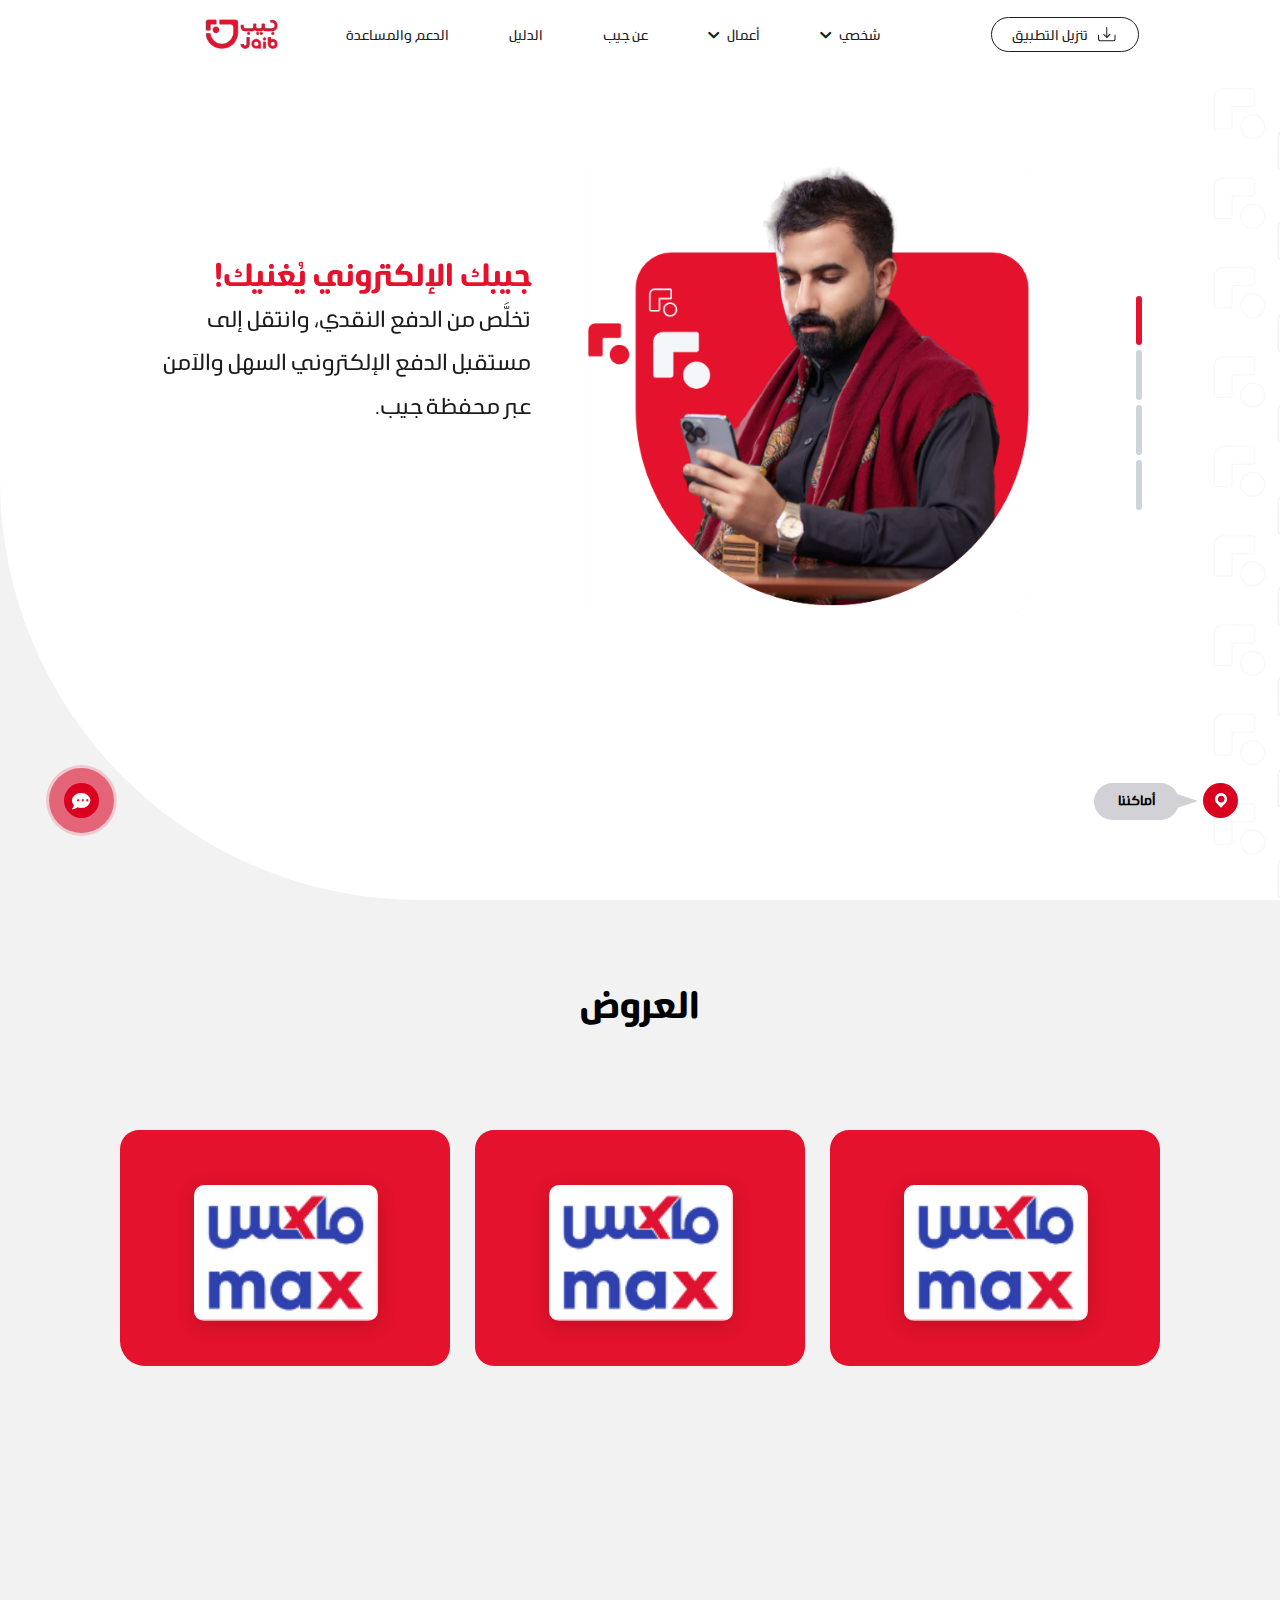
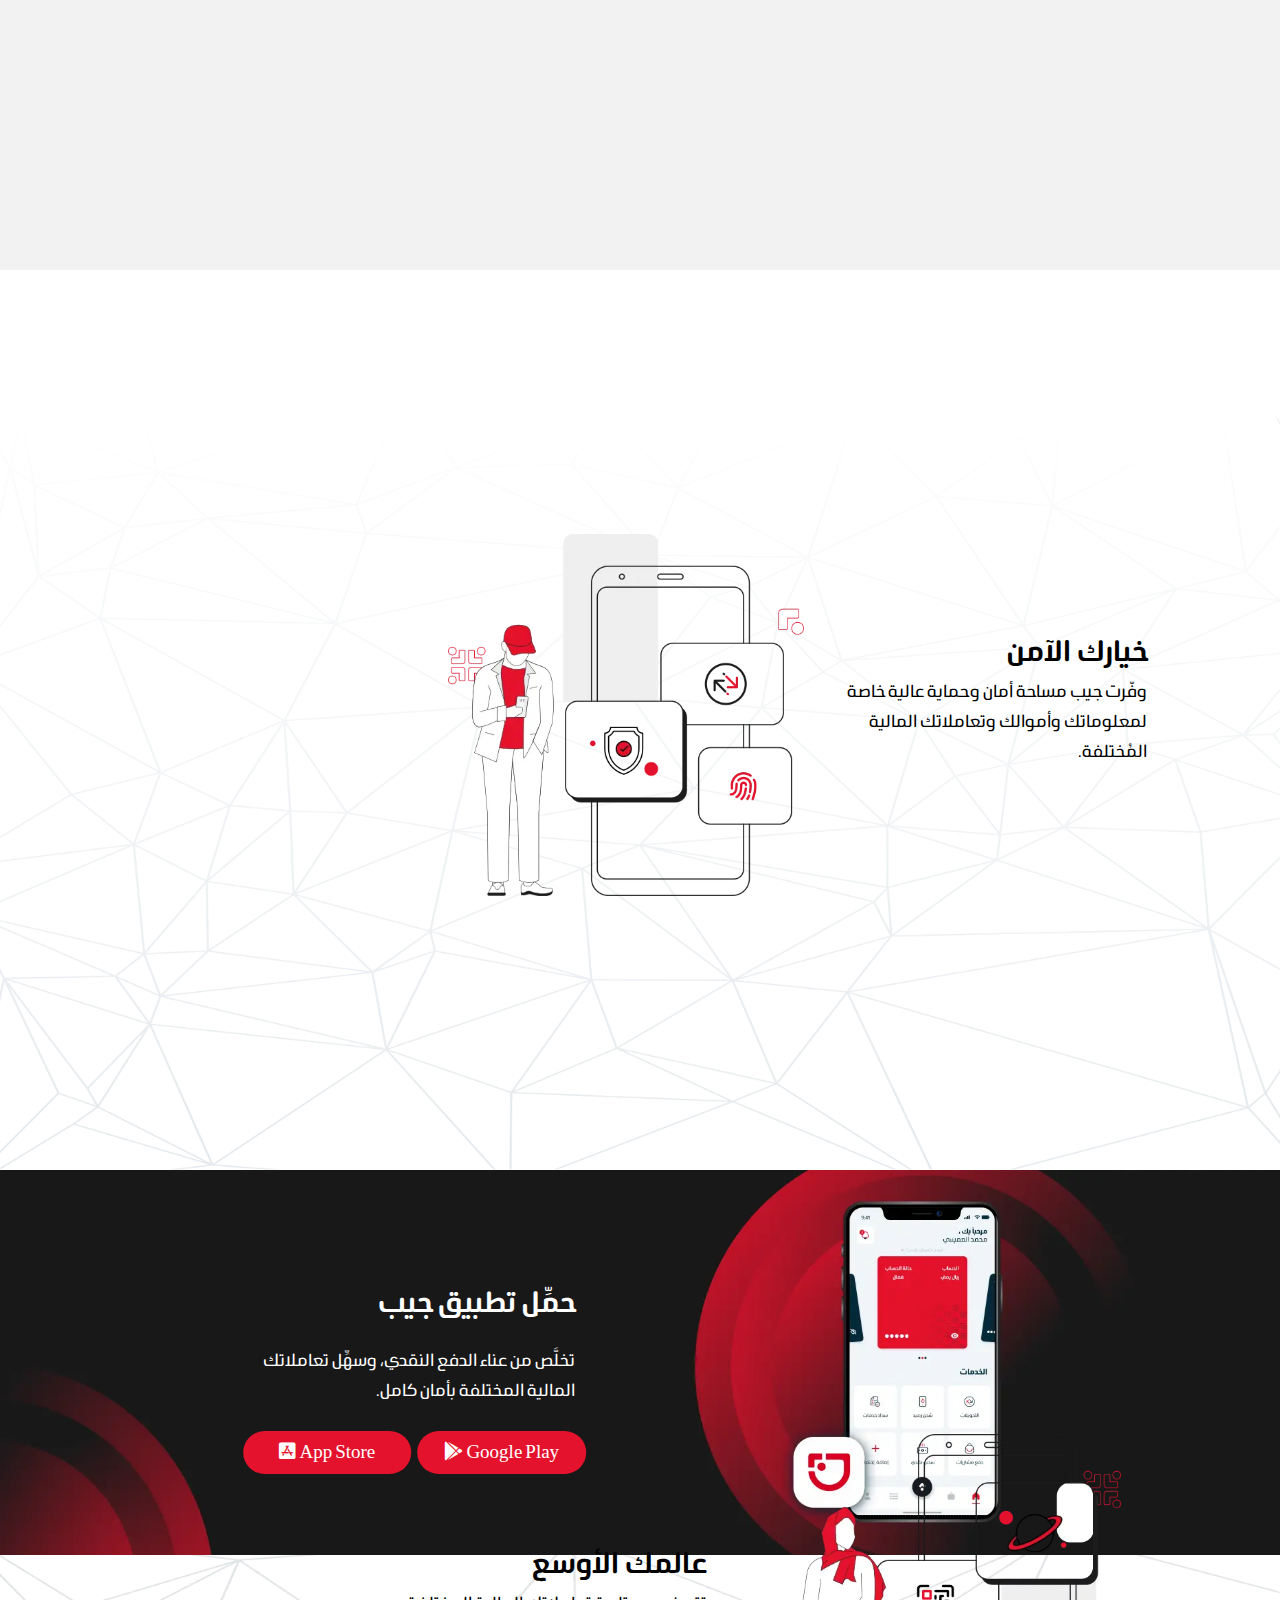
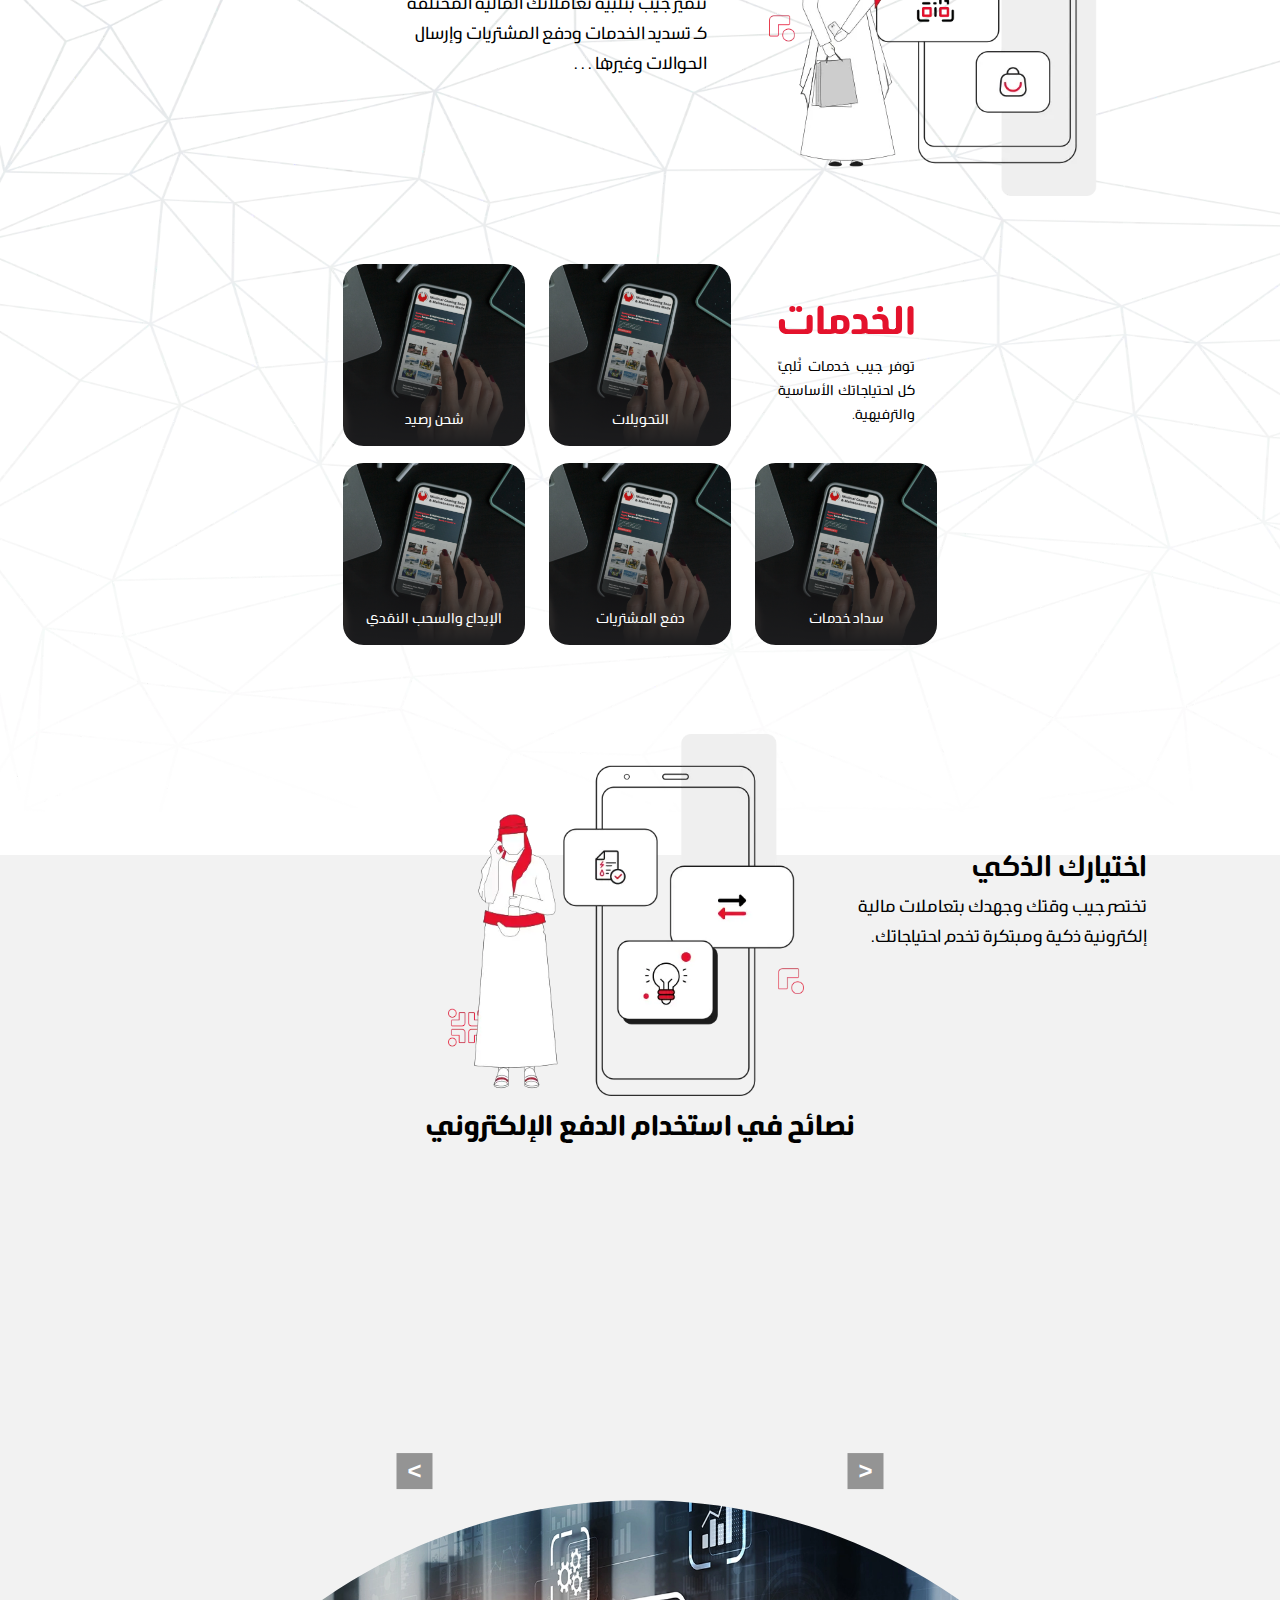
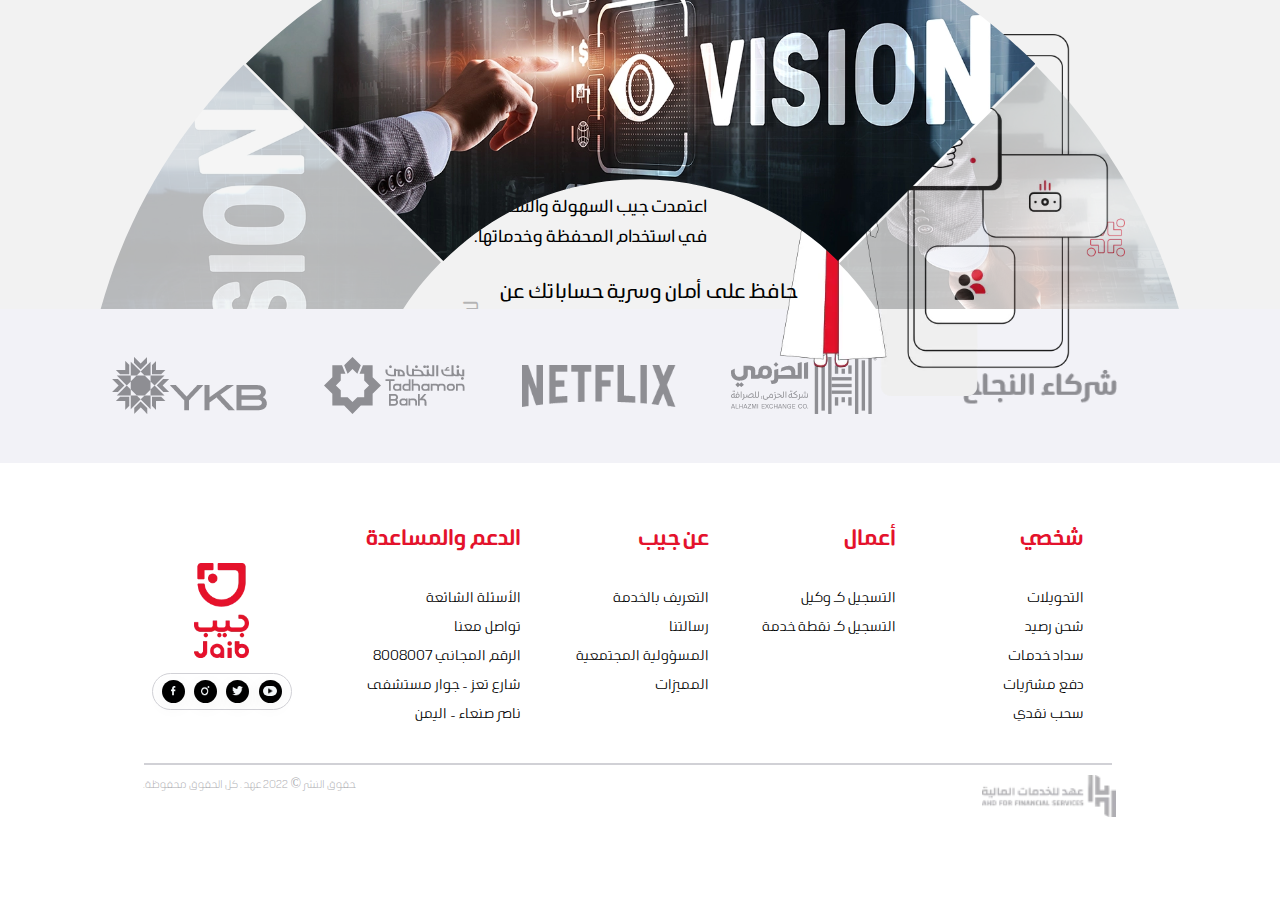
==== commit 0ec7eba0: "89" ====
--- a/index.html
+++ b/index.html
@@ -609,20 +609,20 @@
     <div class="sponsor">
         <div class="sponsor-section">
 
-            <img src="images/Group 4067.avif" alt="jaib frist sponsor">
-
-
-            <img src="images/Group 4068.avif" alt="jaib scound sponsor">
-
-
-            <img src="images/Path 4032.avif" alt="jaib third sponsor">
-
-
-            <img src="images/Group 4065.avif" alt="jaib fourth sponsor">
+            <img src="images/Group 4067.webp" onerror="this.src='images/Group 4067avif'" alt="jaib frist sponsor">
+
+
+            <img src="images/Group 4068.webp" onerror="this.src='images/Group 4068avif'" alt="jaib scound sponsor">
+
+
+            <img src="images/Path 4032.webp" onerror="this.src='images/Path 4032avif'" alt="jaib third sponsor">
+
+
+            <img src="images/Group 4065.webp" onerror="this.src='images/Group 4065.avif'" alt="jaib fourth sponsor">
 
         </div>
         <div class="Success-Partners">
-            <img src="images/شركاء النجاح.avif" alt="jaib Success Partners">
+            <img src="images/شركاء النجاح.webp" onerror="this.src='images/شركاء النجاح.avif'" alt="jaib Success Partners">
         </div>
 
     </div>
